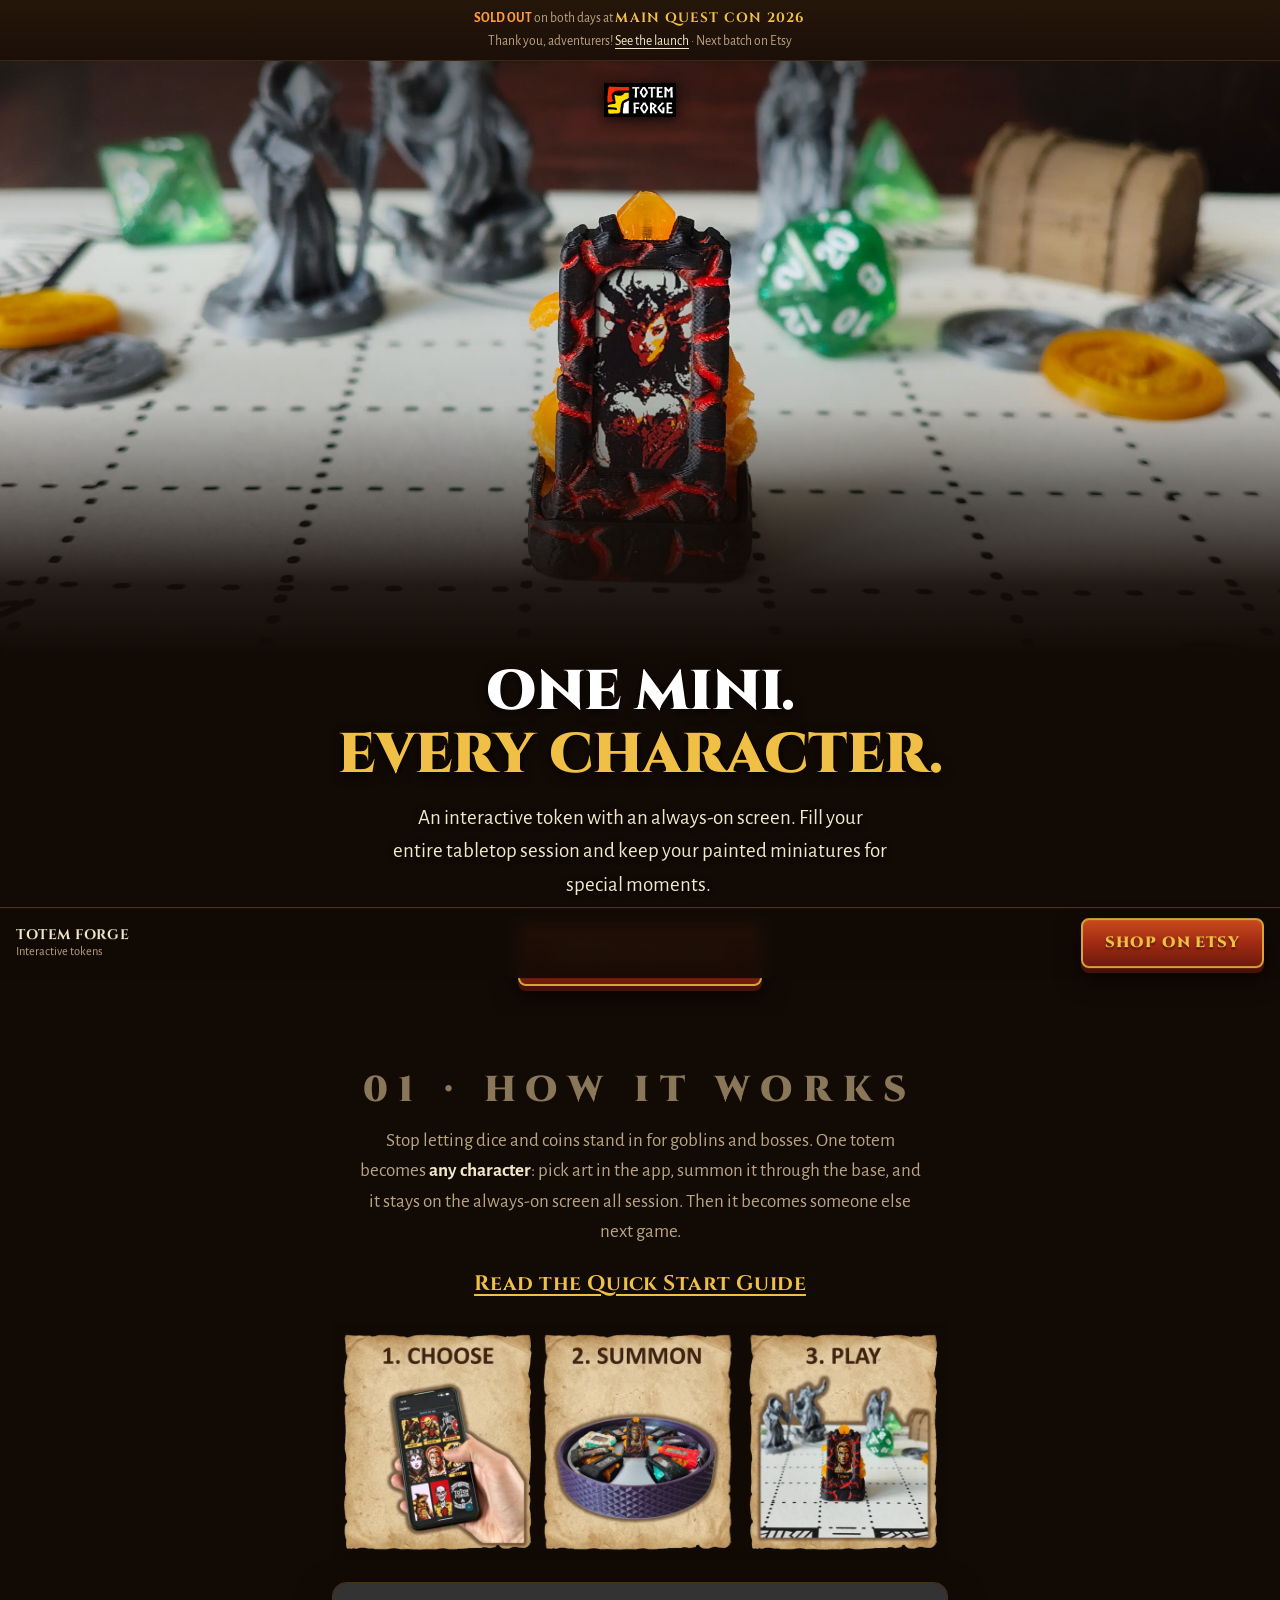
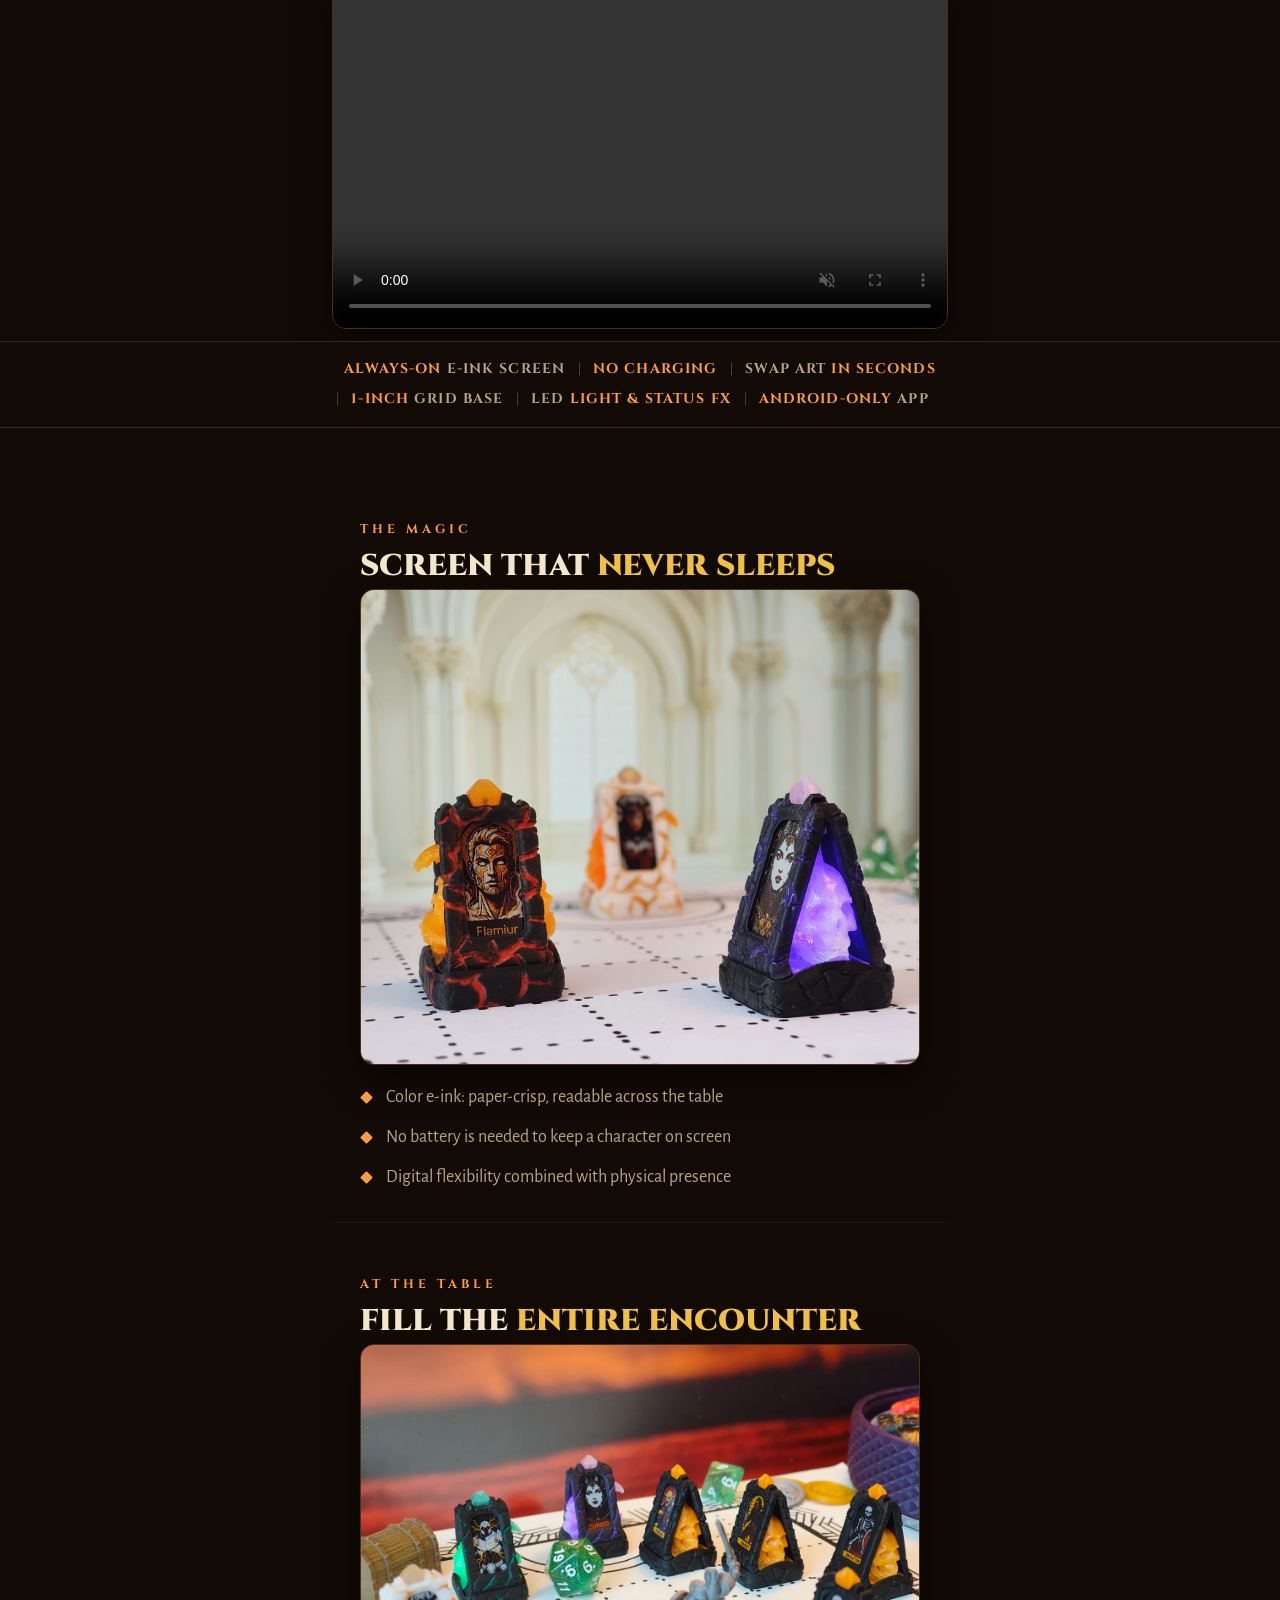
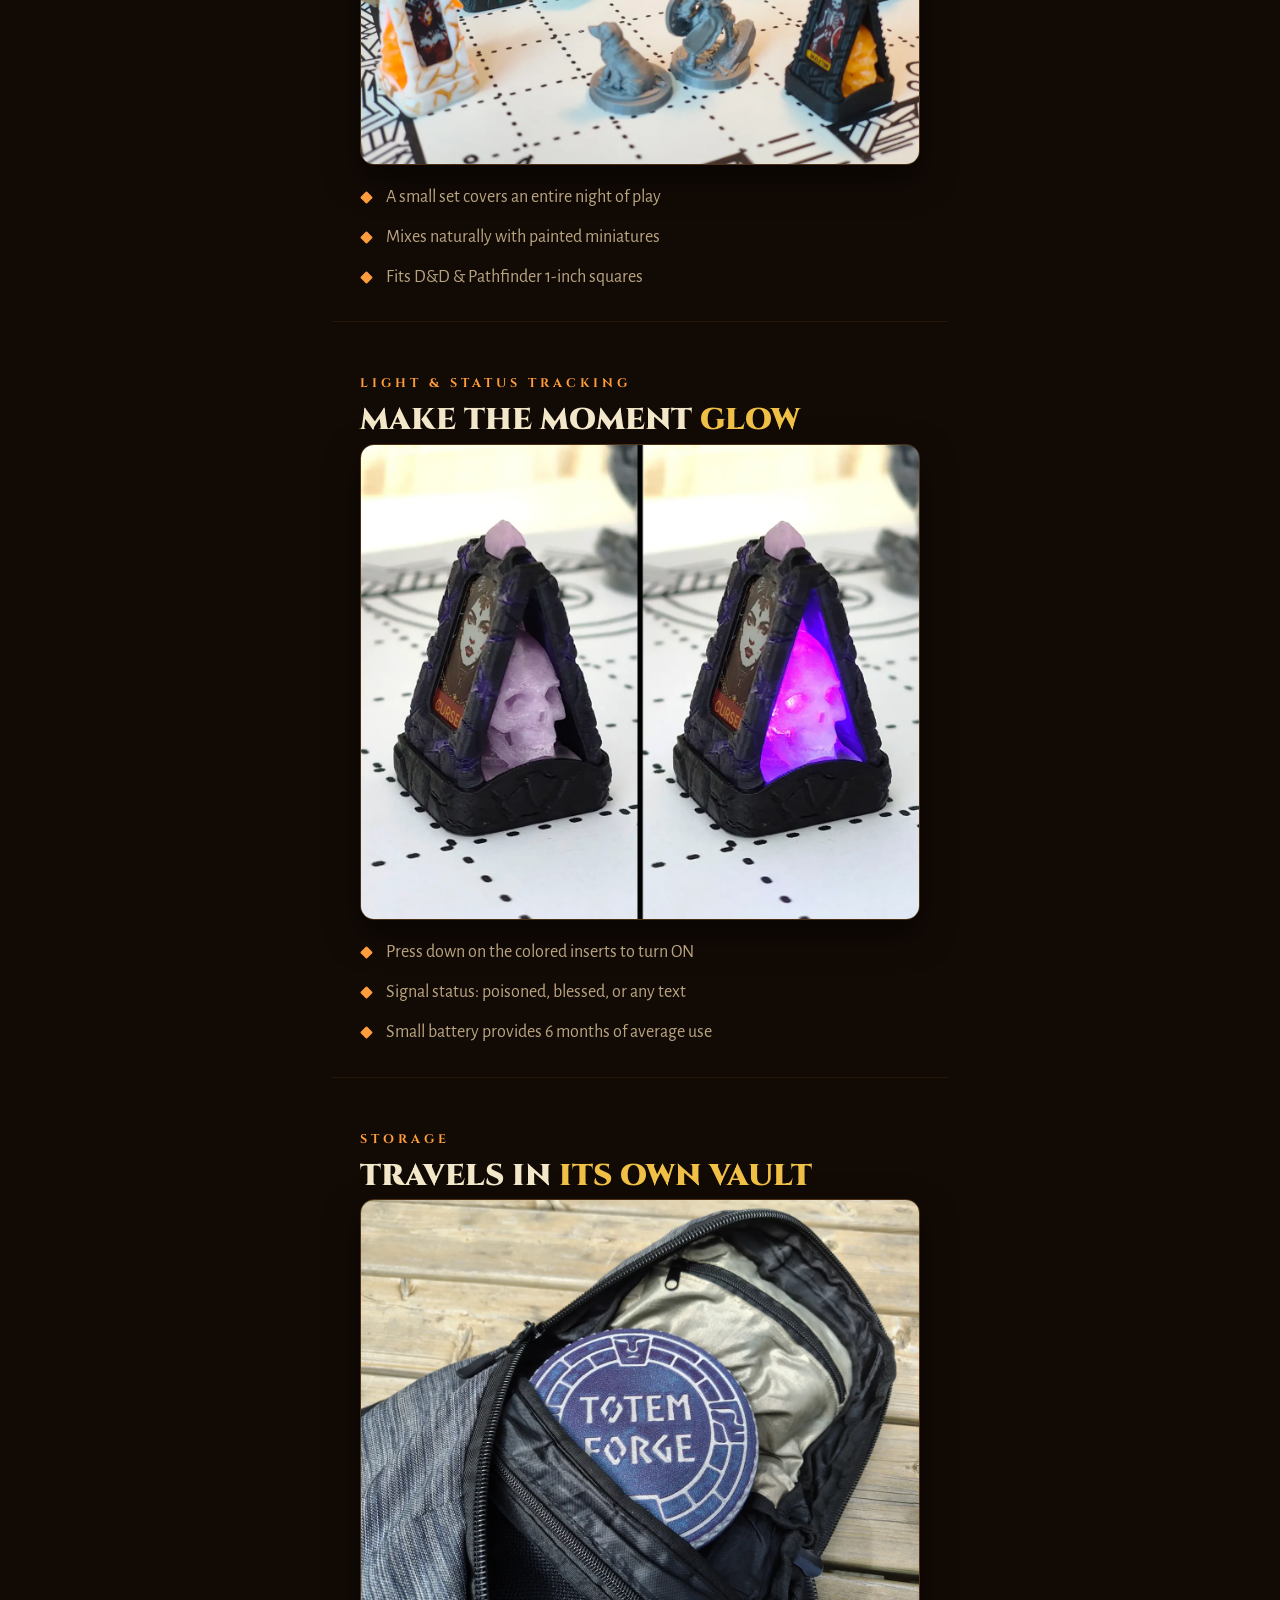
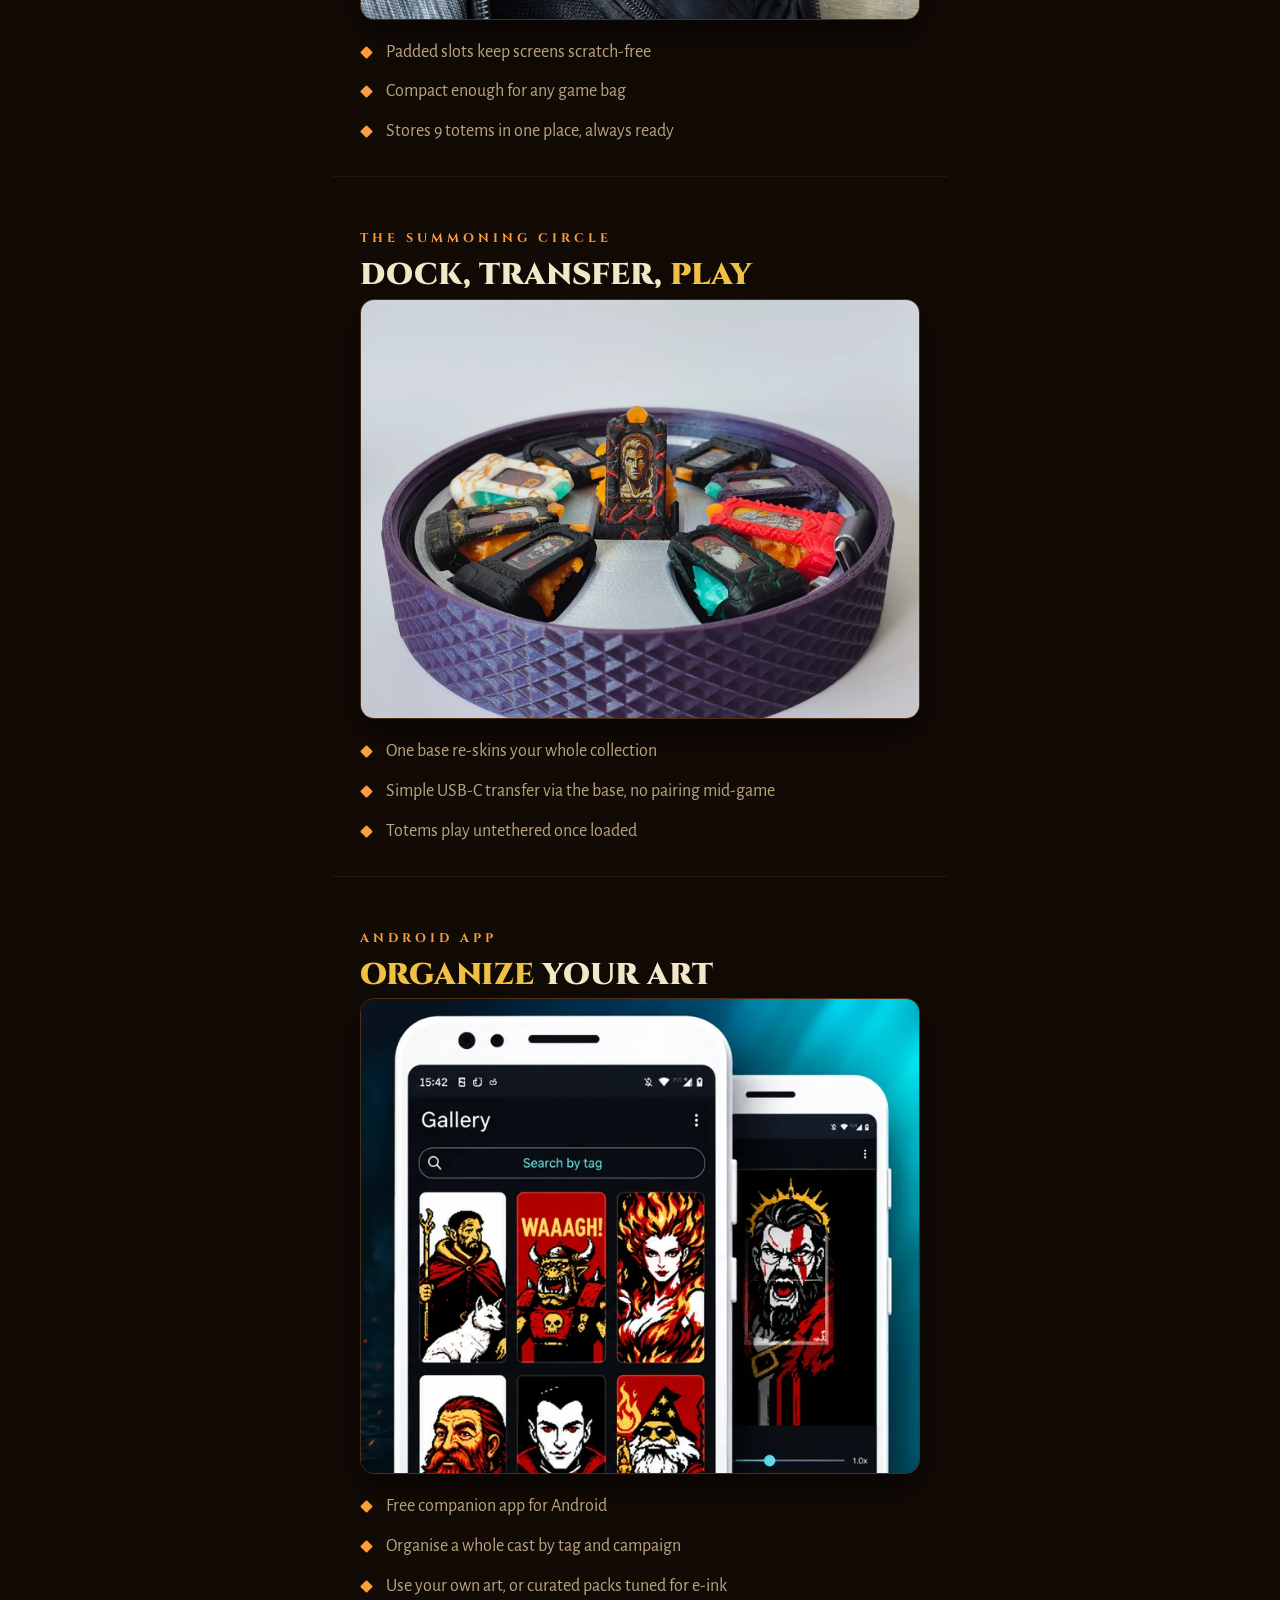
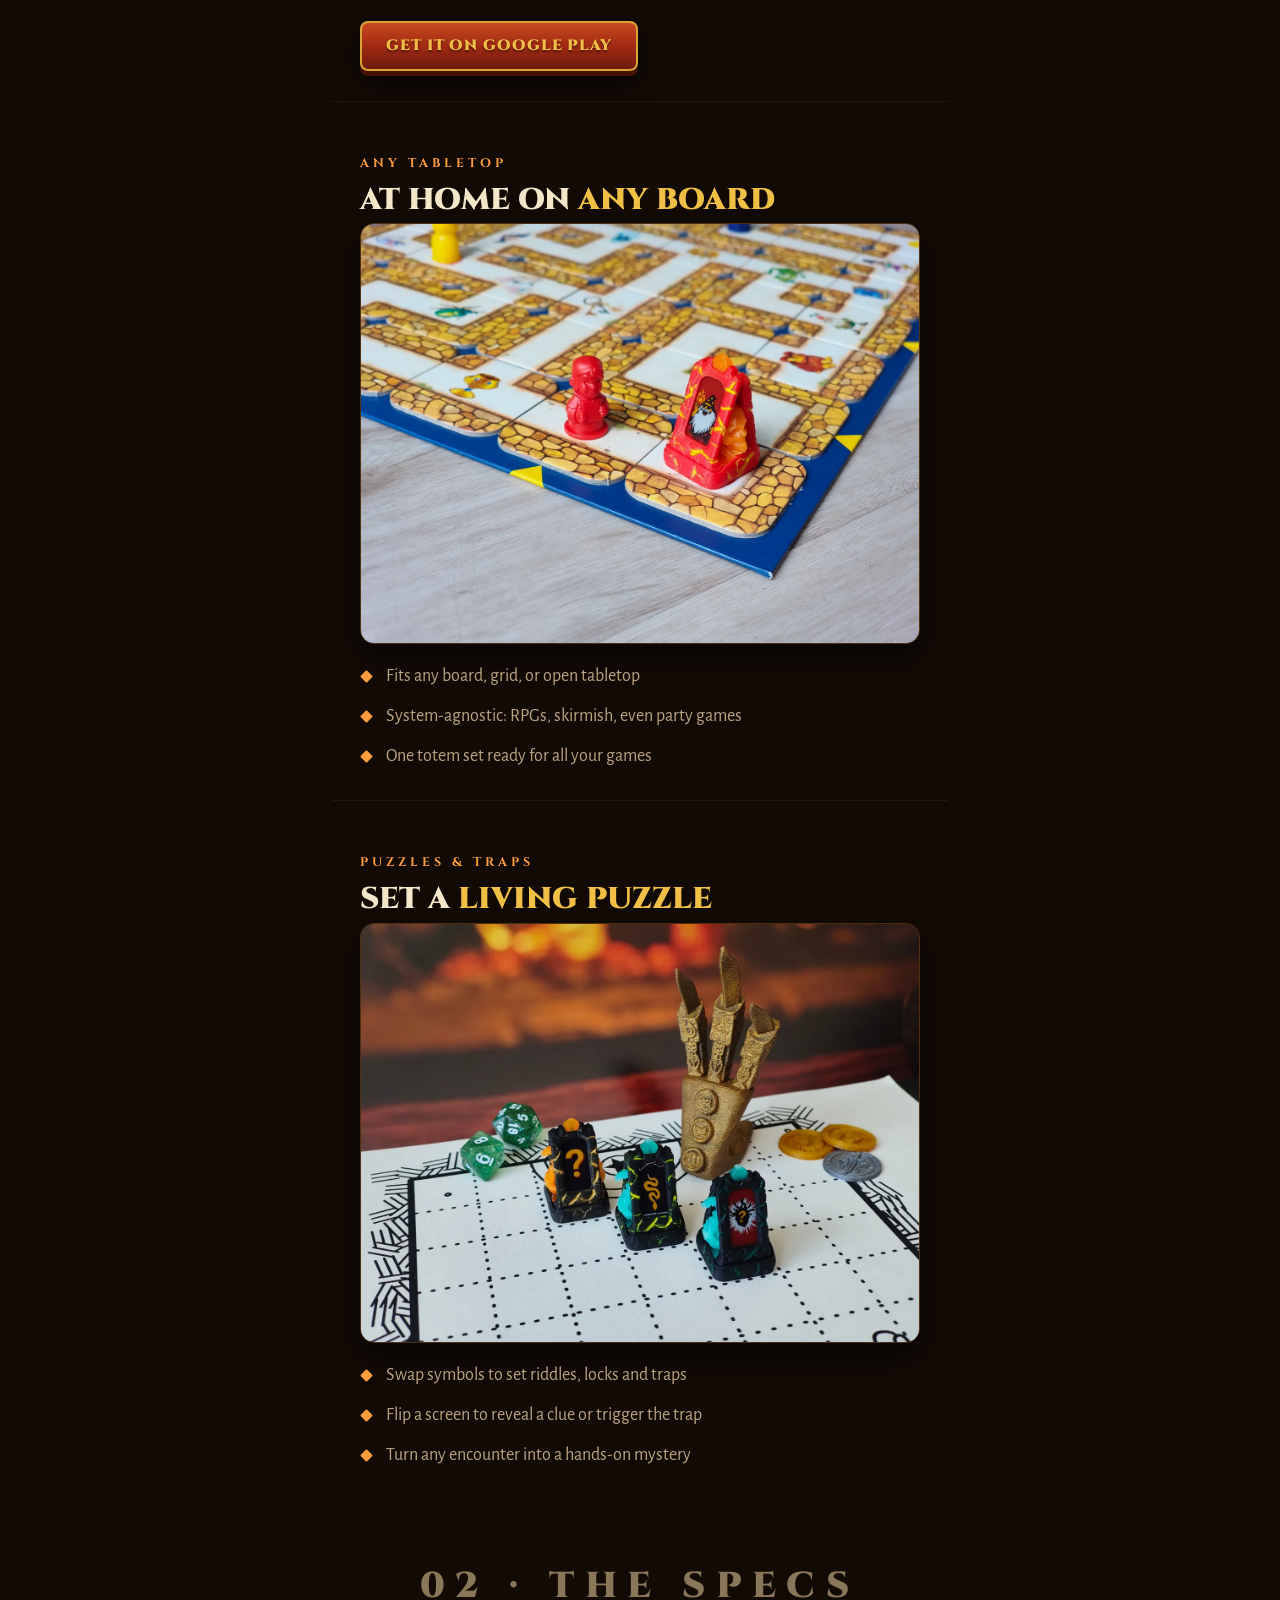
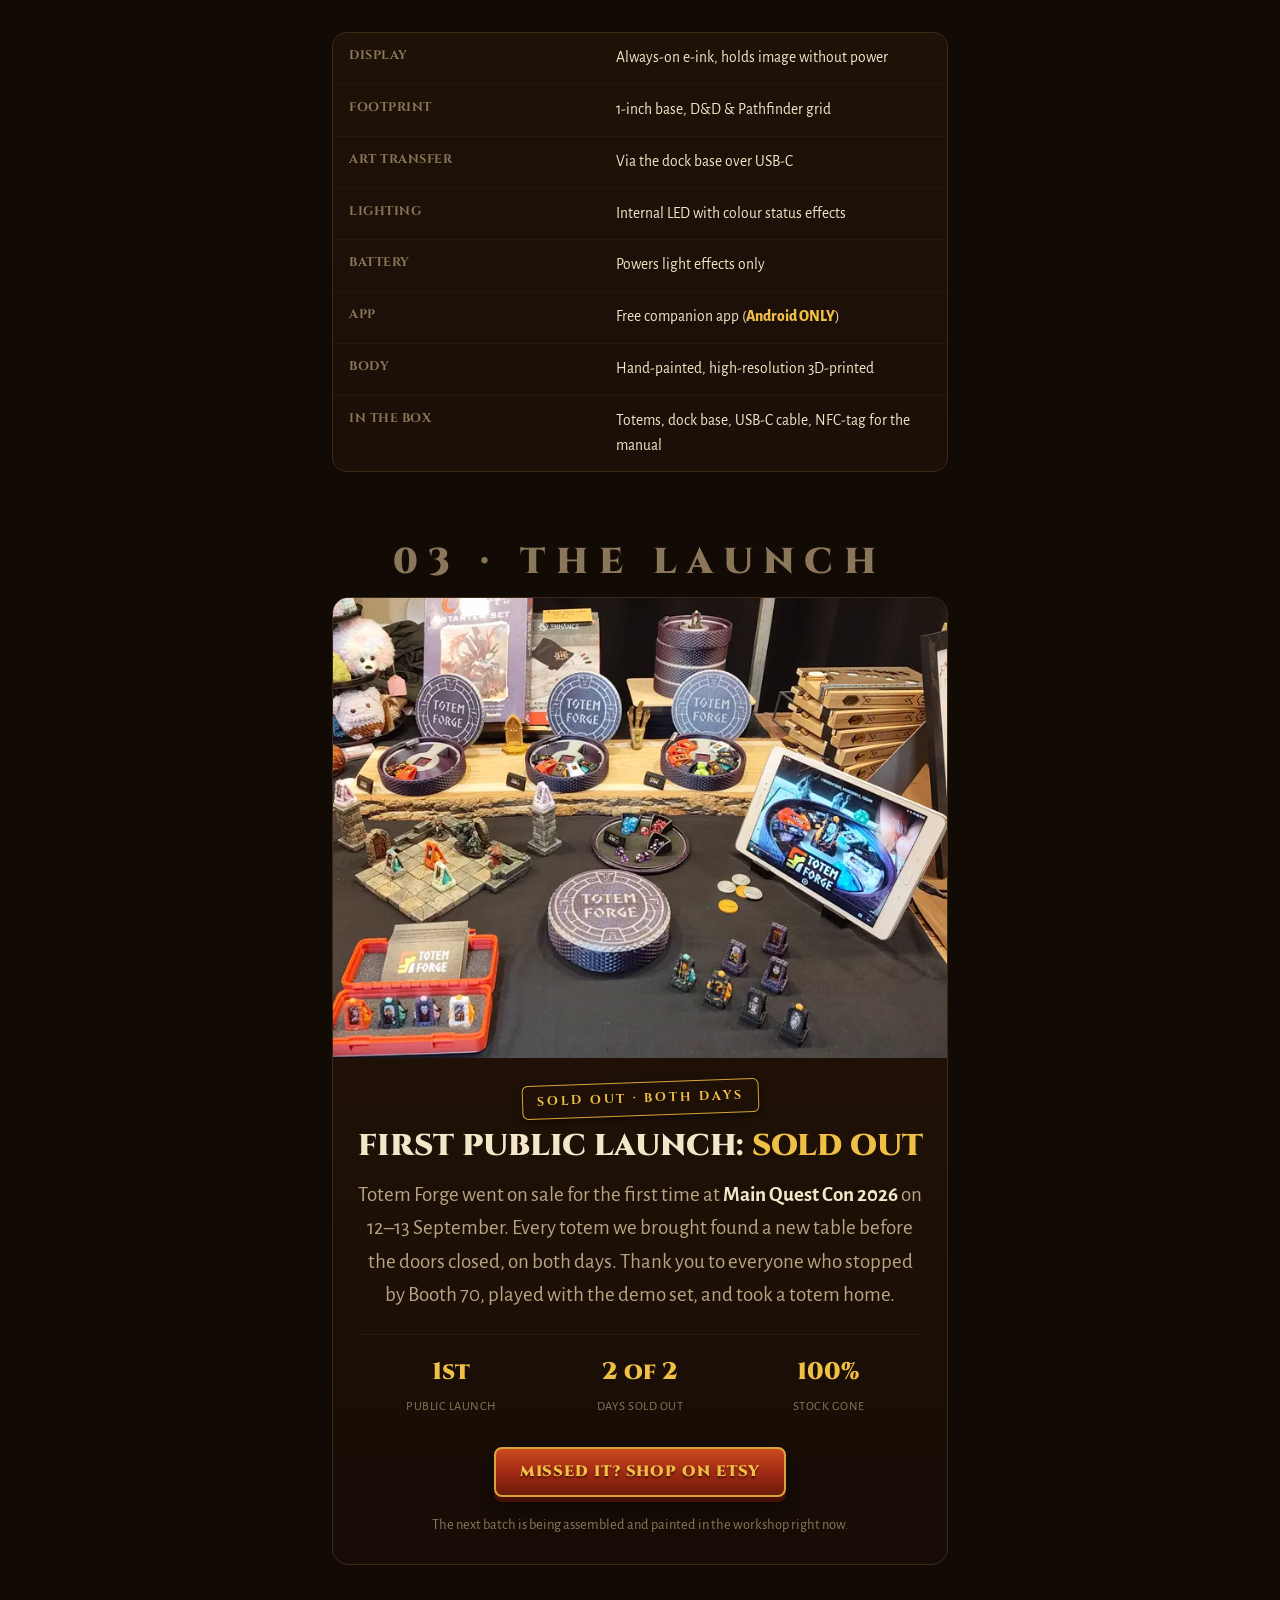
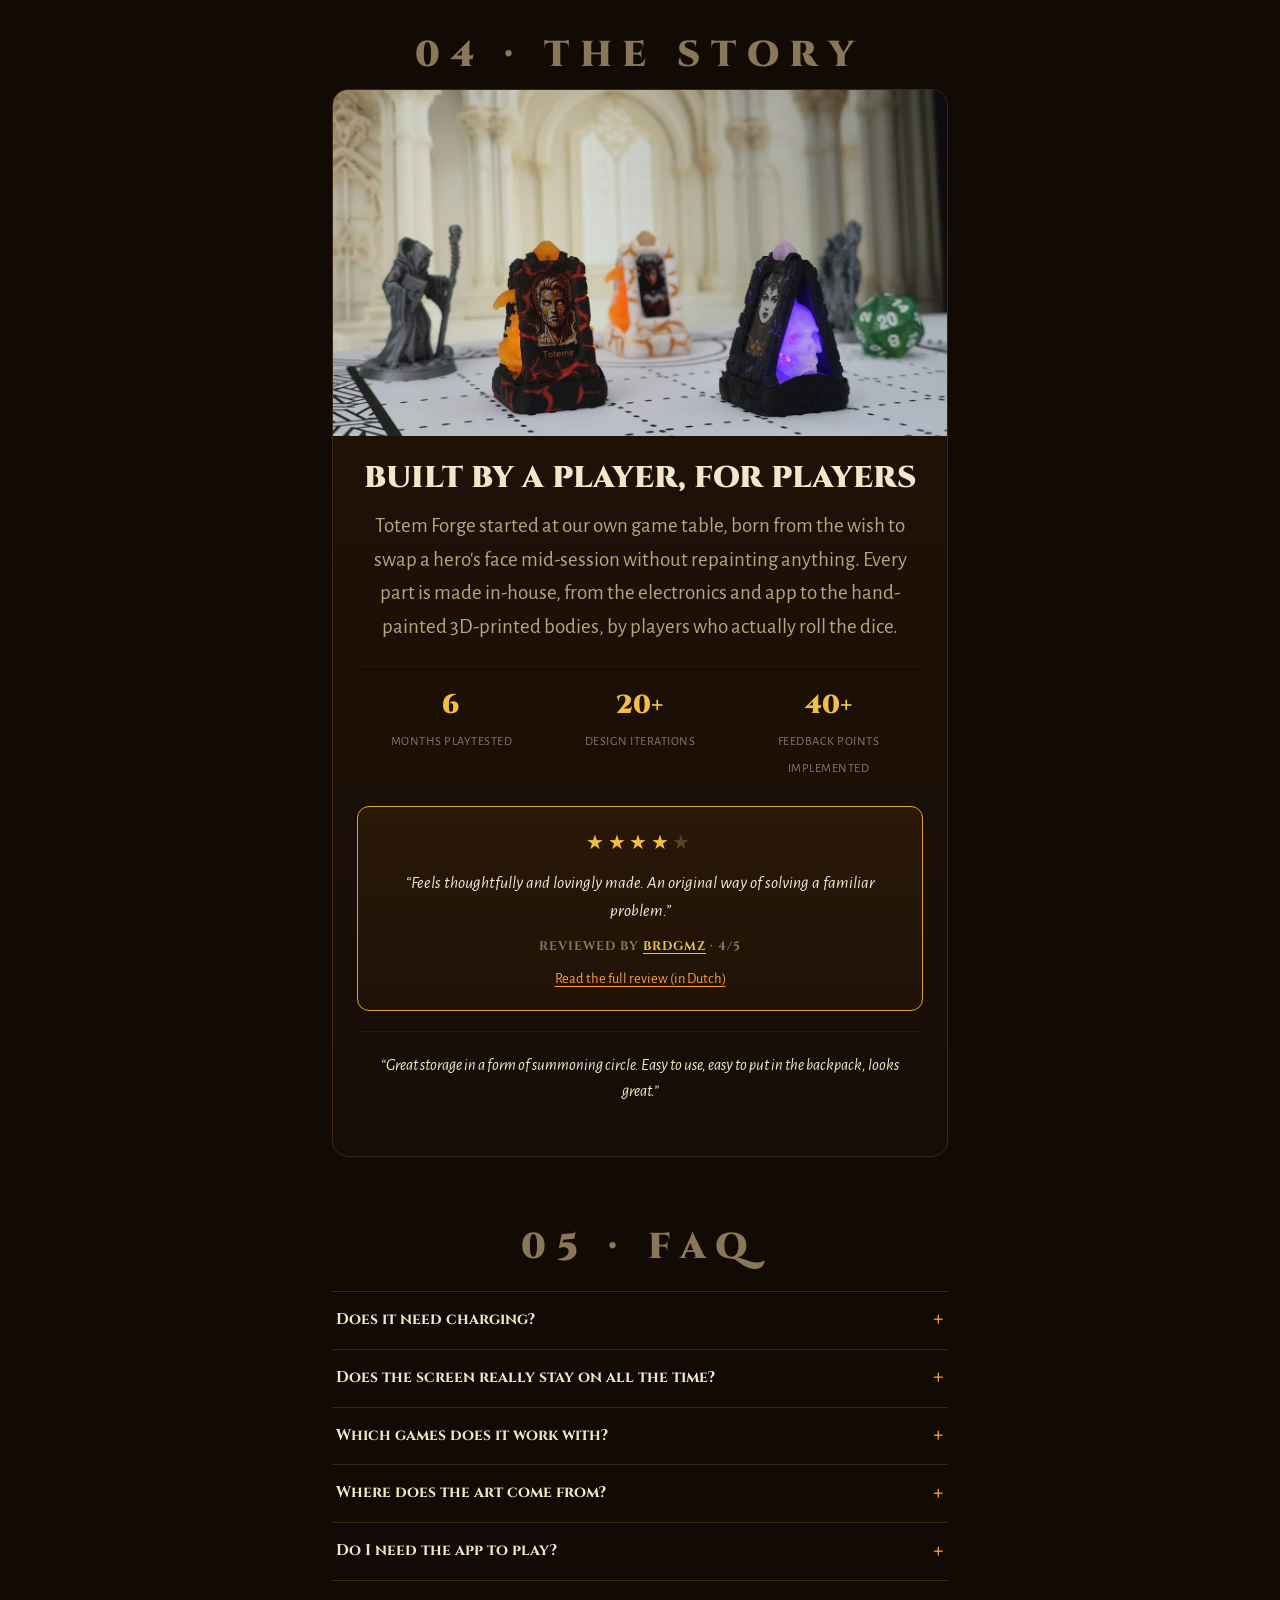
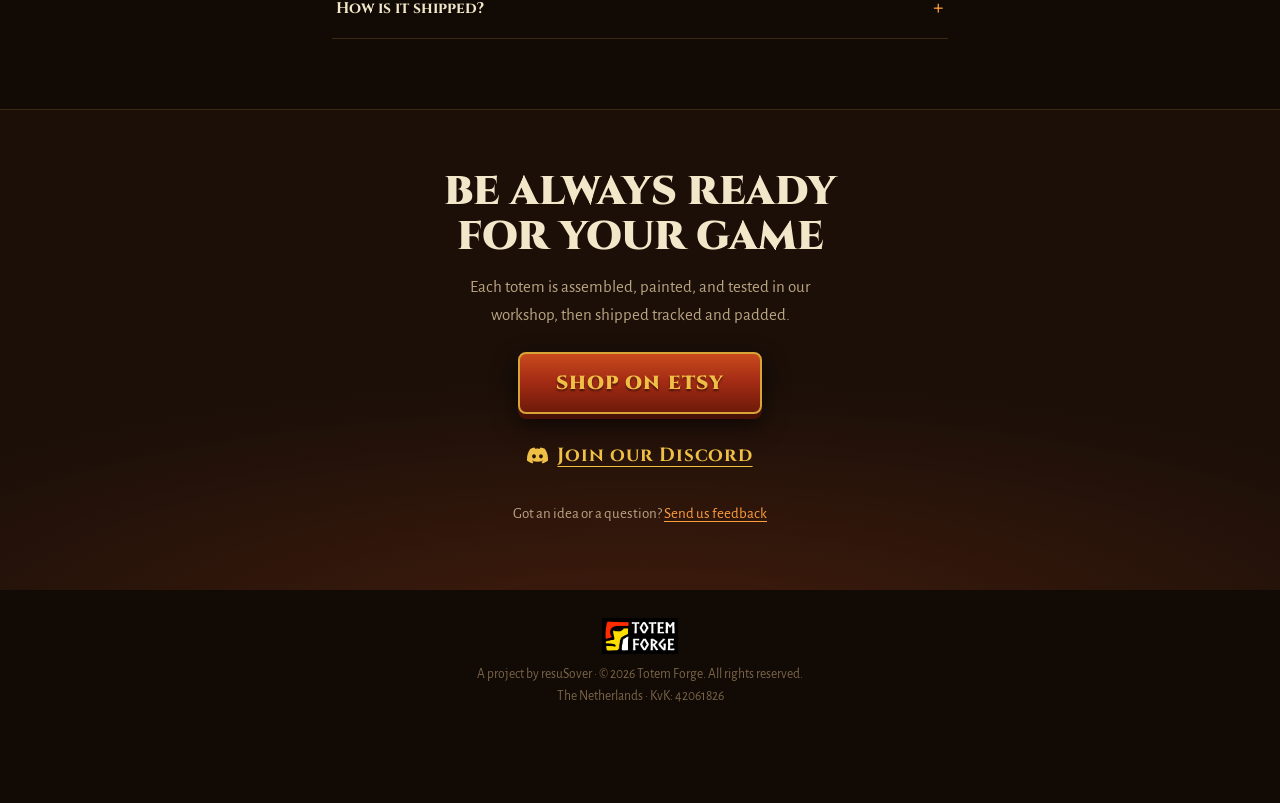
==== index.html @ d495c89e "added discord" ====
<!DOCTYPE html>
<html lang="en">
<head>
<meta charset="UTF-8">
<meta name="viewport" content="width=device-width, initial-scale=1.0, viewport-fit=cover">
<title>Totem Forge: Interactive Miniature Tokens for D&amp;D &amp; Pathfinder</title>
<link rel="canonical" href="https://totemforge.nl/">
<meta name="description" content="Totem Forge is an interactive tabletop token with an always-on e-ink screen. One mini becomes every character. Swap art from the Android app in seconds.">
<link rel="icon" type="image/png" href="assets/logo_icon_32.png">
<meta property="og:type" content="website">
<meta property="og:site_name" content="Totem Forge">
<meta property="og:title" content="Totem Forge: One mini. Every character.">
<meta property="og:description" content="Interactive tabletop tokens with always-on e-ink screens. Swap character art in seconds from the app.">
<meta property="og:url" content="https://totemforge.nl/">
<meta property="og:image" content="https://totemforge.nl/assets/photo-totems-closeup.jpg">
<meta name="twitter:card" content="summary_large_image">
<script type="application/ld+json">
{
  "@context": "https://schema.org",
  "@type": "FAQPage",
  "mainEntity": [
    {
      "@type": "Question",
      "name": "Does it need charging?",
      "acceptedAnswer": { "@type": "Answer", "text": "Not really. The screen itself needs no battery: e-ink holds the image physically, so the portrait stays forever without power. A small replaceable CR927 battery powers only the LED light effects, and lasts several months for normal use." }
    },
    {
      "@type": "Question",
      "name": "Does the screen really stay on all the time?",
      "acceptedAnswer": { "@type": "Answer", "text": "Yes. That's the magic of e-ink: the image is physically held by the display, so it's always visible. No backlight, no sleep mode, no power used." }
    },
    {
      "@type": "Question",
      "name": "Which games does it work with?",
      "acceptedAnswer": { "@type": "Answer", "text": "Any tabletop that uses tokens or miniatures. The 1-inch square footprint matches D&D and Pathfinder grids and blends with standard minis, so you can mix collections freely." }
    },
    {
      "@type": "Question",
      "name": "Where does the art come from?",
      "acceptedAnswer": { "@type": "Answer", "text": "Anywhere you like: import commissioned art or your own drawings, share any image straight to the app, or use our ready-made art packs tuned for e-ink." }
    },
    {
      "@type": "Question",
      "name": "Do I need the app to play?",
      "acceptedAnswer": { "@type": "Answer", "text": "Only to change what's on the screen: dock the totem on its base and connect to your phone via USB. During play the totem is fully standalone, and the portrait stays on without a phone nearby." }
    },
    {
      "@type": "Question",
      "name": "How is it shipped?",
      "acceptedAnswer": { "@type": "Answer", "text": "Each totem is assembled and tested in our workshop, then shipped tracked and padded. See the listing for current shipping regions and times." }
    }
  ]
}
</script>
<link rel="preconnect" href="https://fonts.googleapis.com">
<link rel="preconnect" href="https://fonts.gstatic.com" crossorigin>
<link href="https://fonts.googleapis.com/css2?family=Cinzel:wght@600;700;900&amp;family=Alegreya+Sans:ital,wght@0,400;0,500;0,700;1,400&amp;display=swap" rel="stylesheet">
<style>
  :root {
    --night: #120a05;
    --night-2: #1b0f08;
    --panel: #1e1107;
    --panel-2: #25160a;
    --ember: #ff9d3d;
    --gold: #f0c046;
    --cream: #f3e7c9;
    --cream-dim: #b9a482;
    --cream-dimmer: #8a7659;
    --red: #a32b14;
    --red-hot: #c84a1d;
    --red-deep: #6e1a0a;
    --line: #3d2814;
  }
  * { margin: 0; padding: 0; box-sizing: border-box; }
  html { scroll-behavior: smooth; }
  body {
    background: var(--night);
    color: var(--cream);
    font-family: "Alegreya Sans", sans-serif;
    font-size: 17px;
    line-height: 1.6;
    -webkit-font-smoothing: antialiased;
  }
  img { display: block; max-width: 100%; }
  h1, h2, h3 { font-family: "Cinzel", serif; line-height: 1.12; text-wrap: balance; }
  p { text-wrap: pretty; }
  .wrap { max-width: 660px; margin: 0 auto; padding: 0 22px; }
  .narrow { max-width: 560px; }

  .btn-forge {
    display: inline-block;
    font-family: "Cinzel", serif;
    font-size: 19px;
    font-weight: 900;
    letter-spacing: 0.06em;
    text-transform: uppercase;
    text-decoration: none;
    text-align: center;
    color: var(--gold);
    text-shadow: 0 2px 2px rgba(0,0,0,0.5);
    background: linear-gradient(180deg, var(--red-hot) 0%, var(--red) 48%, var(--red-deep) 100%);
    border: 2px solid #d8a437;
    border-radius: 8px;
    padding: 14px 36px;
    box-shadow: 0 5px 0 #471107, 0 10px 24px rgba(0,0,0,0.6);
    transition: transform 0.12s ease, box-shadow 0.12s ease;
  }
  .btn-forge:hover { transform: translateY(-2px); }
  .btn-forge:active { transform: translateY(3px); box-shadow: 0 2px 0 #471107, 0 6px 12px rgba(0,0,0,0.5); }

  .kicker {
    display: block;
    font-family: "Cinzel", serif;
    font-size: 12.5px;
    font-weight: 700;
    letter-spacing: 0.32em;
    text-transform: uppercase;
    color: var(--ember);
  }
  .section-num {
    font-family: "Cinzel", serif;
    font-size: 24px;
    font-weight: 700;
    letter-spacing: 0.3em;
    color: var(--cream-dimmer);
  }
  .sr-only {
    position: absolute;
    width: 1px; height: 1px;
    padding: 0; margin: -1px;
    overflow: hidden;
    clip: rect(0 0 0 0);
    white-space: nowrap;
  }

  /* ============ Hero ============ */
  .hero {
    position: relative;
    overflow: hidden;
  }
  .hero-bg {
    position: relative;
    height: 54svh;
    background: url("assets/hero-animated.webp") center 52% / cover no-repeat, var(--night);
  }
  .hero-bg::after {
    content: "";
    position: absolute; inset: 0;
    z-index: 1;
    background: linear-gradient(180deg, rgba(18,10,5,0.5) 0%, rgba(18,10,5,0) 30%, rgba(18,10,5,0.15) 58%, rgba(18,10,5,0.92) 88%, var(--night) 100%);
  }
  .hero-top { position: absolute; top: 0; left: 0; right: 0; z-index: 2; display: flex; justify-content: center; padding-top: 22px; }
  .hero-top img { height: 68px; width: auto; filter: drop-shadow(0 2px 6px rgba(0,0,0,0.8)); }
  .hero-pitch { position: relative; text-align: center; padding: 6px 0 30px; }
  .hero-pitch h1 {
    font-size: clamp(34px, 9.4vw, 56px);
    font-weight: 900;
    text-transform: uppercase;
    color: #ffffff;
    text-shadow: 0 3px 12px rgba(0,0,0,0.7);
  }
  .hero-pitch h1 em { font-style: normal; color: var(--gold); }
  .hero-pitch .what {
    margin: 14px auto 0;
    max-width: 24em;
    font-size: clamp(17px, 4.6vw, 21px);
    color: var(--cream);
    text-shadow: 0 1px 6px rgba(0,0,0,0.85);
  }
  .hero-pitch .btn-forge { margin-top: 22px; }
  .hero-pitch .scroll-hint {
    display: block;
    margin-top: 18px;
    font-size: 13px;
    letter-spacing: 0.18em;
    text-transform: uppercase;
    color: var(--cream-dim);
    text-decoration: none;
  }
  .hero-pitch .scroll-hint::after {
    content: "▾";
    display: block;
    color: var(--ember);
    font-size: 16px;
    animation: bob 1.6s ease-in-out infinite;
  }
  @media (prefers-reduced-motion: reduce) { .hero-pitch .scroll-hint::after { animation: none; } }
  @keyframes bob { 0%, 100% { transform: translateY(0); } 50% { transform: translateY(5px); } }

  /* ============ Spec strip ============ */
  .specstrip {
    position: relative;
    z-index: 2;
    background: var(--night);
    border-top: 1px solid var(--line);
    border-bottom: 1px solid var(--line);
  }
  .specstrip ul {
    list-style: none;
    display: flex;
    flex-wrap: wrap;
    justify-content: center;
    gap: 8px 0;
    padding: 16px 18px;
    max-width: 720px;
    margin: 0 auto;
  }
  .specstrip li {
    font-family: "Cinzel", serif;
    font-size: 14px;
    font-weight: 700;
    letter-spacing: 0.08em;
    text-transform: uppercase;
    color: var(--cream-dim);
    padding: 0 14px;
    position: relative;
  }
  .specstrip li + li::before {
    content: "";
    position: absolute; left: 0; top: 50%;
    width: 1px; height: 13px;
    transform: translateY(-50%);
    background: #5a3a18;
  }
  .specstrip b { color: var(--ember); font-weight: 700; }

  /* ============ Feature deep-dives ============ */
  .features { padding: 40px 0 10px; }
  .feature { padding: 30px 0; }
  .feature + .feature { border-top: 1px solid #251608; }
  .feature .media {
    margin-top: 16px;
    border-radius: 14px;
    overflow: hidden;
    border: 1.5px solid #4d3014;
    background: var(--night-2);
    box-shadow: 0 14px 34px rgba(0,0,0,0.5);
  }
  .feature .media img { width: 100%; height: 100%; object-fit: cover; display: block; }
  .feature .media img[src*="app-phone"] { object-position: top; }
  .feature .media.tall img { aspect-ratio: 4 / 3.4; }
  .feature .media.wide img { aspect-ratio: 4 / 3; }
  .feature .copy { padding-top: 22px; }
  .feature .copy .kicker { margin-bottom: 10px; }
  .feature h3 {
    font-size: clamp(23px, 6vw, 30px);
    font-weight: 900;
    text-transform: uppercase;
    color: var(--cream);
  }
  .feature h3 em { font-style: normal; color: var(--gold); }
  .feature .copy p {
    margin-top: 14px;
    font-size: 17px;
    color: var(--cream-dim);
  }
  .feature .copy p b { color: var(--cream); font-weight: 700; }
  .micro {
    list-style: none;
    margin-top: 18px;
    display: grid;
    gap: 11px;
  }
  .micro li {
    position: relative;
    padding-left: 26px;
    font-size: 18px;
    color: var(--cream-dim);
  }
  .micro li::before {
    content: "";
    position: absolute; left: 2px; top: 10px;
    width: 9px; height: 9px;
    transform: rotate(45deg);
    background: var(--ember);
    border-radius: 1px;
  }
  .feature-cta { margin-top: 20px; font-size: 15px; padding: 11px 24px; }

  /* ============ How it works ============ */
  .how { padding: 54px 0 12px; text-align: center; }
  .how .section-num { display: block; margin-bottom: 14px; }
  .how h2 { font-size: clamp(25px, 6.6vw, 36px); font-weight: 900; text-transform: uppercase; }
  .how .lead-in { margin: 16px auto 0; max-width: 30em; font-size: clamp(17px, 4.4vw, 19px); color: var(--cream-dim); }
  .how .lead-in b { color: var(--cream); font-weight: 700; }
  .demo-video { margin-top: 22px; }
  .demo-video video {
    display: block;
    width: 100%;
    height: auto;
    aspect-ratio: 16 / 9;
    border-radius: 14px;
    border: 1.5px solid #4d3014;
    background: var(--night-2);
    box-shadow: 0 14px 34px rgba(0,0,0,0.5);
  }
  .steps { margin-top: 22px; }
  .steps img { display: block; width: 100%; height: auto; }
  .how .under { margin: 22px auto 0; max-width: 26em; font-size: 15.5px; color: var(--cream-dimmer); }
  .start-link {
    display: block;
    margin: 20px auto 0;
    font-family: "Cinzel", serif;
    font-size: clamp(18px, 4.6vw, 21px);
    font-weight: 700;
    letter-spacing: 0.02em;
    color: var(--gold);
    text-decoration: underline;
    text-underline-offset: 4px;
  }
  .start-link:hover { color: var(--ember); }

  /* ============ Tech specs ============ */
  .specs { padding: 56px 0 12px; }
  .specs .head { text-align: center; }
  .specs .section-num { display: block; margin-bottom: 14px; }
  .specs h2 { font-size: clamp(25px, 6.6vw, 36px); font-weight: 900; text-transform: uppercase; }
  .specgrid {
    margin-top: 26px;
    border: 1px solid var(--line);
    border-radius: 14px;
    overflow: hidden;
    background: linear-gradient(180deg, var(--panel), var(--night-2));
  }
  .specgrid dl { display: grid; grid-template-columns: 1fr 1.3fr; }
  .specgrid dt, .specgrid dd { padding: 13px 16px; border-bottom: 1px solid #2a1909; }
  .specgrid dt {
    font-family: "Cinzel", serif;
    font-size: 12.5px;
    font-weight: 700;
    letter-spacing: 0.04em;
    text-transform: uppercase;
    color: var(--cream-dimmer);
  }
  .specgrid dd { color: var(--cream); font-size: 15.5px; }
  .specgrid dl > :nth-last-child(1), .specgrid dl > :nth-last-child(2) { border-bottom: none; }

  /* ============ Story ============ */
  .story { padding: 58px 0 12px; }
  .story .head { text-align: center; }
  .story .section-num { display: block; margin-bottom: 14px; }
  .story h2 { font-size: clamp(25px, 6.6vw, 36px); font-weight: 900; text-transform: uppercase; }
  .story-card {
    border: 1px solid var(--line);
    border-radius: 16px;
    overflow: hidden;
    background: linear-gradient(180deg, #221306, #170d06);
  }
  .story-card img { width: 100%; aspect-ratio: 16 / 9; object-fit: cover; }
  .story-card .txt { padding: 26px 24px 28px; text-align: center; }
  .story-card .kicker { margin-bottom: 8px; }
  .story-card h3 { font-size: clamp(22px, 5.8vw, 30px); font-weight: 900; text-transform: uppercase; }
  .story-card p { margin-top: 14px; color: var(--cream-dim); font-size: 16.5px; }
  .story-card p b { color: var(--cream); font-weight: 700; }
  .story-facts {
    list-style: none;
    margin-top: 22px;
    display: grid;
    grid-template-columns: repeat(3, 1fr);
    border-top: 1px solid #2a1909;
  }
  .story-facts li { padding: 18px 8px 4px; }
  .story-facts b { display: block; font-family: "Cinzel", serif; font-size: clamp(20px, 6vw, 26px); font-weight: 900; color: var(--gold); }
  .story-facts span { font-size: 12.5px; letter-spacing: 0.04em; text-transform: uppercase; color: var(--cream-dimmer); }

  .story-press {
    margin-top: 22px;
    padding: 20px 18px 18px;
    border: 1px solid #d8a437;
    border-radius: 12px;
    background: linear-gradient(180deg, #2a1808, #1f1207);
  }
  .story-press .stars {
    display: block;
    font-size: 20px;
    letter-spacing: 0.18em;
    color: var(--gold);
  }
  .story-press .stars span { color: #5a4224; }
  .story-press .press-quote {
    margin: 10px 0 0;
    font-style: italic;
    font-size: 17.5px;
    color: var(--cream);
  }
  .story-press .press-source {
    margin-top: 12px;
    font-family: "Cinzel", serif;
    font-size: 12.5px;
    font-weight: 700;
    letter-spacing: 0.08em;
    text-transform: uppercase;
    color: var(--cream-dimmer);
  }
  .story-press .press-source a { color: var(--gold); text-decoration: underline; text-underline-offset: 3px; }
  .story-press .press-link {
    display: inline-block;
    margin-top: 10px;
    font-size: 14.5px;
    color: var(--ember);
    text-decoration: underline;
    text-underline-offset: 3px;
  }

  .story-quotes {
    position: relative;
    margin-top: 20px;
    border-top: 1px solid #2a1909;
  }
  .story-quotes blockquote {
    position: absolute;
    left: 0; right: 0; top: 0;
    margin: 0;
    padding: 20px 14px 0;
    font-style: italic;
    font-size: 16.5px;
    color: var(--cream);
    opacity: 0;
    transition: opacity 0.7s ease;
  }
  .story-quotes blockquote.on { opacity: 1; }
  /* ============ FAQ ============ */
  .faq-sec { padding: 58px 0 12px; }
  .faq-sec .head { text-align: center; }
  .faq-sec .section-num { display: block; margin-bottom: 14px; }
  .faq-sec h2 { font-size: clamp(25px, 6.6vw, 36px); font-weight: 900; text-transform: uppercase; }
  .faq { margin-top: 24px; }
  .faq details { border-bottom: 1px solid var(--line); }
  .faq details:first-of-type { border-top: 1px solid var(--line); }
  .faq summary {
    cursor: pointer;
    list-style: none;
    padding: 16px 4px;
    font-family: "Cinzel", serif;
    font-size: 15.5px;
    font-weight: 700;
    color: var(--cream);
    display: flex;
    justify-content: space-between;
    align-items: center;
    gap: 14px;
    min-height: 44px;
  }
  .faq summary::-webkit-details-marker { display: none; }
  .faq summary::after { content: "+"; font-size: 22px; color: var(--ember); flex-shrink: 0; line-height: 1; }
  .faq details[open] summary::after { content: "–"; }
  .faq .a { padding: 0 4px 18px; color: var(--cream-dim); font-size: 16px; }

  /* ============ Final CTA ============ */
  .final {
    margin-top: 58px;
    padding: 60px 0 64px;
    text-align: center;
    background:
      radial-gradient(120% 90% at 50% 110%, rgba(200, 74, 29, 0.22), transparent 60%),
      var(--night-2);
    border-top: 1px solid var(--line);
  }
  .final h2 { font-size: clamp(27px, 7.2vw, 40px); font-weight: 900; text-transform: uppercase; }
  .final p { margin: 14px auto 0; max-width: 24em; color: var(--cream-dim); }
  .final .btn-forge { margin-top: 24px; }
  .final .feedback-line { margin-top: 28px; font-size: 15px; }
  .final .feedback-line a { color: var(--ember); text-decoration: underline; text-underline-offset: 3px; }

  .final .discord-line { margin-top: 26px; }
  .final .discord-line a {
    display: inline-flex;
    align-items: center;
    gap: 9px;
    font-family: "Cinzel", serif;
    font-size: 19px;
    font-weight: 700;
    letter-spacing: 0.04em;
    color: var(--gold);
    text-decoration: underline;
    text-underline-offset: 5px;
    text-decoration-thickness: 1px;
  }
  .final .discord-line a:hover { color: #ffd76b; }
  .final .discord-line svg { width: 21px; height: 21px; fill: currentColor; flex-shrink: 0; }

  footer { padding: 28px 0 96px; text-align: center; background: var(--night); }
  footer img { height: 72px; width: auto; margin: 0 auto 10px; }
  footer p { font-size: 13.5px; color: #7a6448; }

  /* ============ Sticky buy bar ============ */
  .buybar {
    position: fixed; inset: auto 0 0 0; z-index: 50;
    display: flex; align-items: center; justify-content: space-between; gap: 14px;
    padding: 10px 16px calc(10px + env(safe-area-inset-bottom));
    background: rgba(18, 10, 5, 0.92);
    backdrop-filter: blur(8px);
    border-top: 1px solid #5a3a18;
    transform: translateY(110%);
    transition: transform 0.3s ease;
  }
  .buybar.show { transform: translateY(0); }
  .buybar .label {
    font-family: "Cinzel", serif; font-size: 14px; font-weight: 700;
    letter-spacing: 0.04em; text-transform: uppercase; color: var(--cream); line-height: 1.3;
  }
  .buybar .label small {
    display: block; font-family: "Alegreya Sans", sans-serif; font-size: 12.5px;
    font-weight: 400; letter-spacing: 0; text-transform: none; color: var(--cream-dim);
  }
  .buybar .btn-forge { font-size: 15px; padding: 11px 22px; flex-shrink: 0; }

  /* ============ Event announcement bar ============ */
  .eventbar {
    background: linear-gradient(180deg, var(--panel-2), var(--night-2));
    border-bottom: 1px solid var(--line);
    color: var(--cream-dim);
    text-align: center;
    font-size: 13.5px;
    line-height: 1.45;
    padding: 9px 20px;
  }
  .eventbar p { margin: 0; text-wrap: pretty; }
  .eventbar p + p { margin-top: 3px; }
  .eventbar b {
    font-family: "Cinzel", serif;
    font-weight: 700;
    letter-spacing: 0.09em;
    text-transform: uppercase;
    color: var(--gold);
  }
  .eventbar .disc,
  .eventbar .booth { color: var(--ember); font-weight: 700; }
  .eventbar a { color: var(--cream); text-decoration: underline; text-underline-offset: 3px; }
  .eventbar a:hover { color: var(--ember); }

  /* ============ Launch (Main Quest Con 2026) ============ */
  .launch { padding: 58px 0 12px; }
  .launch .head { text-align: center; }
  .launch .section-num { display: block; margin-bottom: 14px; }
  .launch h2 { font-size: clamp(25px, 6.6vw, 36px); font-weight: 900; text-transform: uppercase; }
  .launch .story-card { background: linear-gradient(180deg, #261407, #170d06); }
  .launch .story-card img { height: auto; aspect-ratio: 4 / 3; }
  .launch .story-card .txt { padding-top: 24px; }
  .launch .stamp {
    display: inline-block;
    font-family: "Cinzel", serif;
    font-size: 12.5px;
    font-weight: 700;
    letter-spacing: 0.22em;
    text-transform: uppercase;
    color: var(--gold);
    border: 1.5px solid #d8a437;
    border-radius: 6px;
    padding: 6px 14px;
    margin-bottom: 14px;
    transform: rotate(-2deg);
    box-shadow: 0 2px 8px rgba(0,0,0,0.5);
  }
  .launch h3 em { font-style: normal; color: var(--gold); }
  .launch .story-facts { grid-template-columns: repeat(3, 1fr); }
  .launch .story-facts b { font-size: clamp(18px, 5.4vw, 24px); }
  .launch .btn-forge { margin-top: 24px; font-size: 15px; padding: 11px 24px; }
  .launch .thanks { margin-top: 16px; font-size: 14.5px; color: var(--cream-dimmer); }

  /* ============ Larger screens: alternate feature layout ============ */
  @media (min-width: 760px) {
    .hero-bg { height: 66svh; }
    .hero-top img { height: 34px; }
    footer img { height: 36px; }
    .feature .copy { max-width: 560px; margin: 0 auto; }
    .feature .media { margin: 6px 0 4px; }
  }
</style>
</head>
<body>

<!-- Event bar: launch result from Main Quest Con 2026 (12–13 Sept) -->
<div class="eventbar">
  <p><span class="disc">SOLD OUT</span> on both days at <b>Main Quest Con 2026</b></p>
  <p>Thank you, adventurers! <a href="#launch">See the launch</a> · Next batch on Etsy</p>
</div>

<main>
  <!-- ============ Hero ============ -->
  <section class="hero" data-screen-label="Hero">
    <div class="hero-bg"></div>
    <div class="hero-top">
      <img src="assets/logo-horizontal.png" alt="Totem Forge">
    </div>
    <div class="wrap hero-pitch">
      <h1>ONE MINI.<br><em>EVERY CHARACTER.</em></h1>
      <p class="what">An interactive token with an always-on screen. Fill your entire tabletop session and keep your painted miniatures for special moments. </p>
            <a class="btn-forge" href="https://www.etsy.com/shop/TotemForgeNL?utm_source=totemforge.nl&amp;utm_medium=website" target="_blank" rel="noopener">SHOP ON ETSY</a>
    </div>
  </section>

  <!-- ============ How it works ============ -->
  <section class="how" id="how" data-screen-label="How it works">
    <div class="wrap">
      <h2 class="section-num">01 · HOW IT WORKS</h2>
      <p class="lead-in">Stop letting dice and coins stand in for goblins and bosses. One totem becomes <b>any character</b>: pick art in the app, summon it through the base, and it stays on the always-on screen all session. Then it becomes someone else next game.</p>
      <a class="start-link" href="start.html">Read the Quick Start Guide</a>
      <div class="steps">
        <img src="assets/how-it-works.webp" alt="Three steps: 1. Choose a portrait in the app, 2. Summon it onto a totem in the base, 3. Play with it on the battle map">
      </div>
      <div class="demo-video">
        <video id="demoVideo" src="assets/totem-demo.mp4" muted loop playsinline preload="metadata" aria-label="Demo: swapping character art on a Totem Forge token"></video>
      </div>
    </div>
  </section>

  <!-- ============ Spec strip ============ -->
  <div class="specstrip" data-screen-label="Spec strip">
    <ul>
      <li><b>Always-on</b> e-ink screen</li>
      <li><b>NO CHARGING</b></li>
      <li>SWAP ART <b>IN SECONDS</b></li>
      <li><b>1-inch</b> grid base</li>
      <li>LED <b>LIGHT &amp; STATUS FX</b></li>
      <li><b>ANDROID-only</b> app</li>
    </ul>
  </div>

  <!-- ============ Feature deep-dives ============ -->
  <section class="features" data-screen-label="Features">
    <div class="wrap">
      <h2 class="sr-only">Features</h2>

      <article class="feature">
        <div class="inner">          <div class="copy">
            <span class="kicker">THE MAGIC</span>
            <h3>SCREEN THAT <em>NEVER SLEEPS</em></h3>
            <div class="media tall">
              <img src="assets/photo-totems-closeup.jpg" alt="Three Totem Forge minis with crisp character portraits on their screens" loading="lazy">
            </div>
            <ul class="micro">
              <li>Color e-ink: paper-crisp, readable across the table</li>
              <li>No battery is needed to keep a character on screen</li>
              <li>Digital flexibility combined with physical presence</li>
            </ul>
          </div>
        </div>
      </article>

      <article class="feature flip">
        <div class="inner">          <div class="copy">
            <span class="kicker">At the table</span>
            <h3>FILL THE <em>ENTIRE ENCOUNTER</em></h3>
            <div class="media wide">
              <img src="assets/use-minion-army.webp" alt="A full case of loaded totems beside the phone gallery" loading="lazy">
            </div>
            <ul class="micro">
              <li>A small set covers an entire night of play</li>
              <li>Mixes naturally with painted miniatures</li>
              <li>Fits D&amp;D &amp; Pathfinder 1-inch squares</li>
            </ul>
          </div>
        </div>
      </article>

      <article class="feature">
        <div class="inner">          <div class="copy">
            <span class="kicker">LIGHT &amp; STATUS TRACKING</span>
            <h3>Make the moment <em>glow</em></h3>
            <div class="media tall">
              <img src="assets/use-lighting.webp" alt="A cursed skull totem shown with its LED glow off, then on" loading="lazy">
            </div>
            <ul class="micro">
              <li>Press down on the colored inserts to turn ON</li>
              <li>Signal status: poisoned, blessed, or any text</li>
              <li>Small battery provides 6 months of average use</li>
            </ul>
          </div>
        </div>
      </article>

      <article class="feature flip">
        <div class="inner">          <div class="copy">
            <span class="kicker">Storage</span>
            <h3>Travels in <em>its own vault</em></h3>
            <div class="media wide">
              <img src="assets/use-storage.webp" alt="The round Totem Forge case tucked into a backpack pocket" loading="lazy">
            </div>
            <ul class="micro">
              <li>Padded slots keep screens scratch-free</li>
              <li>Compact enough for any game bag</li>
              <li>Stores 9 totems in one place, always ready</li>
            </ul>
          </div>
        </div>
      </article>

      <article class="feature">
        <div class="inner">          <div class="copy">
            <span class="kicker">THE SUMMONING CIRCLE</span>
            <h3>Dock, transfer, <em>PLAY</em></h3>
            <div class="media wide">
              <img src="assets/use-summoning-circle.webp" alt="Totems arranged around the circular base tray with one docked at the center" loading="lazy">
            </div>
            <ul class="micro">
              <li>One base re-skins your whole collection</li>
              <li>Simple USB-C transfer via the base, no pairing mid-game</li>
              <li>Totems play untethered once loaded</li>
            </ul>
          </div>
        </div>
      </article>

      <article class="feature flip">
        <div class="inner">          <div class="copy">
            <span class="kicker">ANDROID APP</span>
            <h3><em>ORGANIZE</em> YOUR ART</h3>
            <div class="media tall">
              <img src="assets/app-phone.webp" alt="The Totem Forge app gallery full of character portraits" loading="lazy">
            </div>
            <ul class="micro">
              <li>Free companion app for Android</li>
              <li>Organise a whole cast by tag and campaign</li>
              <li>Use your own art, or curated packs tuned for e-ink</li>
            </ul>
            <a class="btn-forge feature-cta" href="https://play.google.com/store/apps/details?id=com.minitoo.android&amp;utm_source=emea_Med" target="_blank" rel="noopener">GET IT ON GOOGLE PLAY</a>
          </div>
        </div>
      </article>

      <article class="feature">
        <div class="inner">          <div class="copy">
            <span class="kicker">ANY TABLETOP</span>
            <h3>At home on <em>any board</em></h3>
            <div class="media wide">
              <img src="assets/use-any-tabletop.webp" alt="A Totem Forge mini standing on a colorful children's maze board game" loading="lazy">
            </div>
            <ul class="micro">
              <li>Fits any board, grid, or open tabletop</li>
              <li>System-agnostic: RPGs, skirmish, even party games</li>
              <li>One totem set ready for all your games</li>
            </ul>
          </div>
        </div>
      </article>

      <article class="feature flip">
        <div class="inner">          <div class="copy">
            <span class="kicker">PUZZLES &amp; TRAPS</span>
            <h3>Set a <em>living puzzle</em></h3>
            <div class="media wide">
              <img src="assets/use-puzzles.webp" alt="Rune totems showing question marks, a serpent and a trap symbol arranged on a grid map" loading="lazy">
            </div>
            <ul class="micro">
              <li>Swap symbols to set riddles, locks and traps</li>
              <li>Flip a screen to reveal a clue or trigger the trap</li>
              <li>Turn any encounter into a hands-on mystery</li>
            </ul>
          </div>
        </div>
      </article>

    </div>
  </section>

  <!-- ============ Tech specs ============ -->
  <section class="specs" data-screen-label="Specs">
    <div class="wrap">
      <div class="head">
        <h2 class="section-num">02 · THE SPECS</h2>
      </div>
      <div class="specgrid">
        <dl>
          <dt>Display</dt><dd>Always-on e-ink, holds image without power</dd>
          <dt>Footprint</dt><dd>1-inch base, D&amp;D &amp; Pathfinder grid</dd>
          <dt>Art transfer</dt><dd>Via the dock base over USB-C</dd>
          <dt>Lighting</dt><dd>Internal LED with colour status effects</dd>
          <dt>Battery</dt><dd>Powers light effects only</dd>
          <dt>App</dt><dd>Free companion app (<b style="color: var(--gold); font-weight: 800;">Android ONLY</b>)</dd>
          <dt>Body</dt><dd>Hand-painted, high-resolution 3D-printed</dd>
          <dt>In the box</dt><dd>Totems, dock base, USB-C cable, NFC-tag for the manual</dd>
        </dl>
      </div>
    </div>
  </section>

  <!-- ============ Launch: Main Quest Con 2026 ============ -->
  <section class="launch" id="launch" data-screen-label="Launch">
    <div class="wrap">
      <div class="head">
        <h2 class="section-num">03 · THE LAUNCH</h2>
      </div>
      <div class="story-card">
        <img src="assets/mainquestcon2026-booth.webp"
             srcset="assets/mainquestcon2026-booth-720.webp 720w, assets/mainquestcon2026-booth.webp 1200w"
             sizes="(min-width: 700px) 616px, calc(100vw - 44px)"
             width="1200" height="900"
             alt="The Totem Forge booth at Main Quest Con 2026: summoning circle cases, loaded totems on a dungeon tile, and the app demo on a tablet"
             loading="lazy">
        <div class="txt">
          <span class="stamp">Sold out · both days</span>
          <h3>First public launch: <em>sold out</em></h3>
          <p style="font-size: 21px">Totem Forge went on sale for the first time at <b>Main Quest Con 2026</b> on 12&ndash;13 September. Every totem we brought found a new table before the doors closed, on both days. Thank you to everyone who stopped by Booth 70, played with the demo set, and took a totem home.</p>
          <ul class="story-facts">
            <li><b>1st</b><span>Public launch</span></li>
            <li><b>2 of 2</b><span>Days sold out</span></li>
            <li><b>100%</b><span>Stock gone</span></li>
          </ul>
          <a class="btn-forge" href="https://www.etsy.com/shop/TotemForgeNL?utm_source=totemforge.nl&amp;utm_medium=website&amp;utm_campaign=mqc2026" target="_blank" rel="noopener">MISSED IT? SHOP ON ETSY</a>
          <p class="thanks">The next batch is being assembled and painted in the workshop right now.</p>
        </div>
      </div>
    </div>
  </section>

  <!-- ============ Story ============ -->
  <section class="story" data-screen-label="Story">
    <div class="wrap">
      <div class="head">
        <h2 class="section-num">04 · THE STORY</h2>
      </div>
      <div class="story-card">
        <img src="assets/photo-totems-table.webp" alt="Totem Forge tokens beside a classic miniature and a d20 on a battle map" loading="lazy">
        <div class="txt">
          <h3>Built by a player, for players</h3>
          <p style="font-size: 21px">Totem Forge started at our own game table, born from the wish to swap a hero's face mid-session without repainting anything. Every part is made in-house, from the electronics and app to the hand-painted 3D-printed bodies, by players who actually roll the dice.</p>
          <ul class="story-facts">
            <li><b>6</b><span>MONTHS PLAYTESTED</span></li>
            <li><b>20+</b><span>design iterations</span></li>
            <li><b>40+</b><span>FEEDBACK POINTS IMPLEMENTED</span></li>
          </ul>
          <div class="story-press">
            <span class="stars" aria-label="Rated 4 out of 5 stars">★★★★<span>★</span></span>
            <blockquote class="press-quote">“Feels thoughtfully and lovingly made. An original way of solving a familiar problem.”</blockquote>
            <p class="press-source">Reviewed by <a href="https://www.brdgmz.nl/2026/08/30/totem-forge-review/" target="_blank" rel="noopener">BRDGMZ</a> · 4/5</p>
            <a class="press-link" href="https://www.brdgmz.nl/2026/08/30/totem-forge-review/" target="_blank" rel="noopener">Read the full review (in Dutch)</a>
          </div>
          <div class="story-quotes" id="storyQuotes" aria-label="What playtesters say">
            <blockquote class="on">“Great storage in a form of summoning circle. Easy to use, easy to put in the backpack, looks great.”</blockquote>
            <blockquote>“Vivid totems which stand out!”</blockquote>
            <blockquote>“Great to keep all of your collection in one place.”</blockquote>
          </div>
        </div>
      </div>
    </div>
  </section>

  <!-- ============ FAQ ============ -->
  <section class="faq-sec" id="faq" data-screen-label="FAQ">
    <div class="wrap">
      <div class="head">
        <h2 class="section-num">05 · FAQ</h2>
      </div>
      <div class="faq">
        <details>
          <summary>Does it need charging?</summary>
          <div class="a">Not really. The screen itself needs no battery: e-ink holds the image physically, so the portrait stays forever without power. A small replaceable CR927 battery powers only the LED light effects, and lasts several months for normal use.</div>
        </details>
        <details>
          <summary>Does the screen really stay on all the time?</summary>
          <div class="a">Yes. That's the magic of e-ink: the image is physically held by the display, so it's always visible. No backlight, no sleep mode, no power used.</div>
        </details>
        <details>
          <summary>Which games does it work with?</summary>
          <div class="a">Any tabletop that uses tokens or miniatures. The 1-inch square footprint matches D&amp;D and Pathfinder grids and blends with standard minis, so you can mix collections freely.</div>
        </details>
        <details>
          <summary>Where does the art come from?</summary>
          <div class="a">Anywhere you like: import commissioned art or your own drawings, share any image straight to the app, or use our ready-made art packs tuned for e-ink.</div>
        </details>
        <details>
          <summary>Do I need the app to play?</summary>
          <div class="a">Only to change what's on the screen: dock the totem on its base and connect to your phone via USB. During play the totem is fully standalone, and the portrait stays on without a phone nearby.</div>
        </details>
        <details>
          <summary>How is it shipped?</summary>
          <div class="a">Each totem is assembled and tested in our workshop, then shipped tracked and padded. See the listing for current shipping regions and times.</div>
        </details>
      </div>
    </div>
  </section>

  <!-- ============ Final CTA ============ -->
  <section class="final" data-screen-label="Closing CTA">
    <div class="wrap">
      <h2>BE ALWAYS READY FOR YOUR GAME</h2>
      <p>Each totem is assembled, painted, and tested in our workshop, then shipped tracked and padded.</p>
            <a class="btn-forge" href="https://www.etsy.com/shop/TotemForgeNL?utm_source=totemforge.nl&amp;utm_medium=website" target="_blank" rel="noopener">SHOP ON ETSY</a>
            <p class="discord-line"><a href="https://discord.gg/fgyvRsuTGd" target="_blank" rel="noopener"><svg viewBox="0 0 127.14 96.36" aria-hidden="true" focusable="false"><path d="M107.7,8.07A105.15,105.15,0,0,0,81.47,0a72.06,72.06,0,0,0-3.36,6.83A97.68,97.68,0,0,0,49,6.83,72.37,72.37,0,0,0,45.64,0,105.89,105.89,0,0,0,19.39,8.09C2.79,32.65-1.71,56.6.54,80.21H.56A105.73,105.73,0,0,0,32.71,96.36,77.7,77.7,0,0,0,39.6,85.25a68.42,68.42,0,0,1-10.85-5.18c.91-.66,1.8-1.34,2.66-2a75.57,75.57,0,0,0,64.32,0c.87.71,1.76,1.39,2.66,2a68.68,68.68,0,0,1-10.87,5.19,77,77,0,0,0,6.89,11.1A105.25,105.25,0,0,0,126.6,80.22h0C129.24,52.84,122.09,29.11,107.7,8.07ZM42.45,65.69C36.18,65.69,31,60,31,53s5-12.74,11.43-12.74S54,46,53.89,53,48.84,65.69,42.45,65.69Zm42.24,0C78.41,65.69,73.25,60,73.25,53s5-12.74,11.44-12.74S96.23,46,96.12,53,91.08,65.69,84.69,65.69Z"/></svg>Join our Discord</a></p>
            <p class="feedback-line">Got an idea or a question? <a id="feedbackMail" href="#">Send us feedback</a></p>
    </div>
  </section>
</main>

<footer data-screen-label="Footer">
  <img src="assets/logo-horizontal.png" alt="Totem Forge">
  <p>A project by resuSover · © 2026 Totem Forge. All rights reserved.<br>
The Netherlands · KvK: 42061826</p>
</footer>

<!-- ============ Sticky buy bar ============ -->
<div class="buybar" id="buybar" data-screen-label="Sticky buy bar">
  <span class="label">TOTEM FORGE<small>Interactive tokens</small></span>
    <a class="btn-forge" href="https://www.etsy.com/shop/TotemForgeNL?utm_source=totemforge.nl&amp;utm_medium=website" target="_blank" rel="noopener">SHOP ON ETSY</a>
</div>

<script>
  (function () {
    var a = document.getElementById("feedbackMail");
    if (!a) return;
    var addr = ["sales", "totemforge.nl"].join("@");
    a.href = "mail" + "to:" + addr;
  })();

  (function () {
    var bar = document.getElementById("buybar");
    var hero = document.querySelector(".hero");
    var final = document.querySelector(".final");
    function update() {
      var heroGone = hero.getBoundingClientRect().bottom < 0;
      var finalVisible = final.getBoundingClientRect().top < window.innerHeight;
      bar.classList.toggle("show", heroGone && !finalVisible);
    }
    window.addEventListener("scroll", update, { passive: true });
    window.addEventListener("resize", update);
    update();
  })();

  (function () {
    var box = document.getElementById("storyQuotes");
    if (!box) return;
    var quotes = box.querySelectorAll("blockquote");
    function size() {
      var max = 0;
      quotes.forEach(function (q) { max = Math.max(max, q.offsetHeight); });
      box.style.minHeight = (max + 24) + "px";
    }
    size();
    window.addEventListener("resize", size);
    window.addEventListener("load", size);
    var i = 0;
    setInterval(function () {
      quotes[i].classList.remove("on");
      i = (i + 1) % quotes.length;
      quotes[i].classList.add("on");
    }, 4500);
  })();

  (function () {
    var vid = document.getElementById("demoVideo");
    if (!vid) return;
    if (window.matchMedia("(prefers-reduced-motion: reduce)").matches || !("IntersectionObserver" in window)) {
      vid.controls = true;
      return;
    }
    var io = new IntersectionObserver(function (entries) {
      entries.forEach(function (e) {
        if (e.isIntersecting) {
          vid.play().catch(function () { vid.controls = true; });
        } else {
          vid.pause();
        }
      });
    }, { threshold: 0.4 });
    io.observe(vid);
  })();
</script>
</body>
</html>
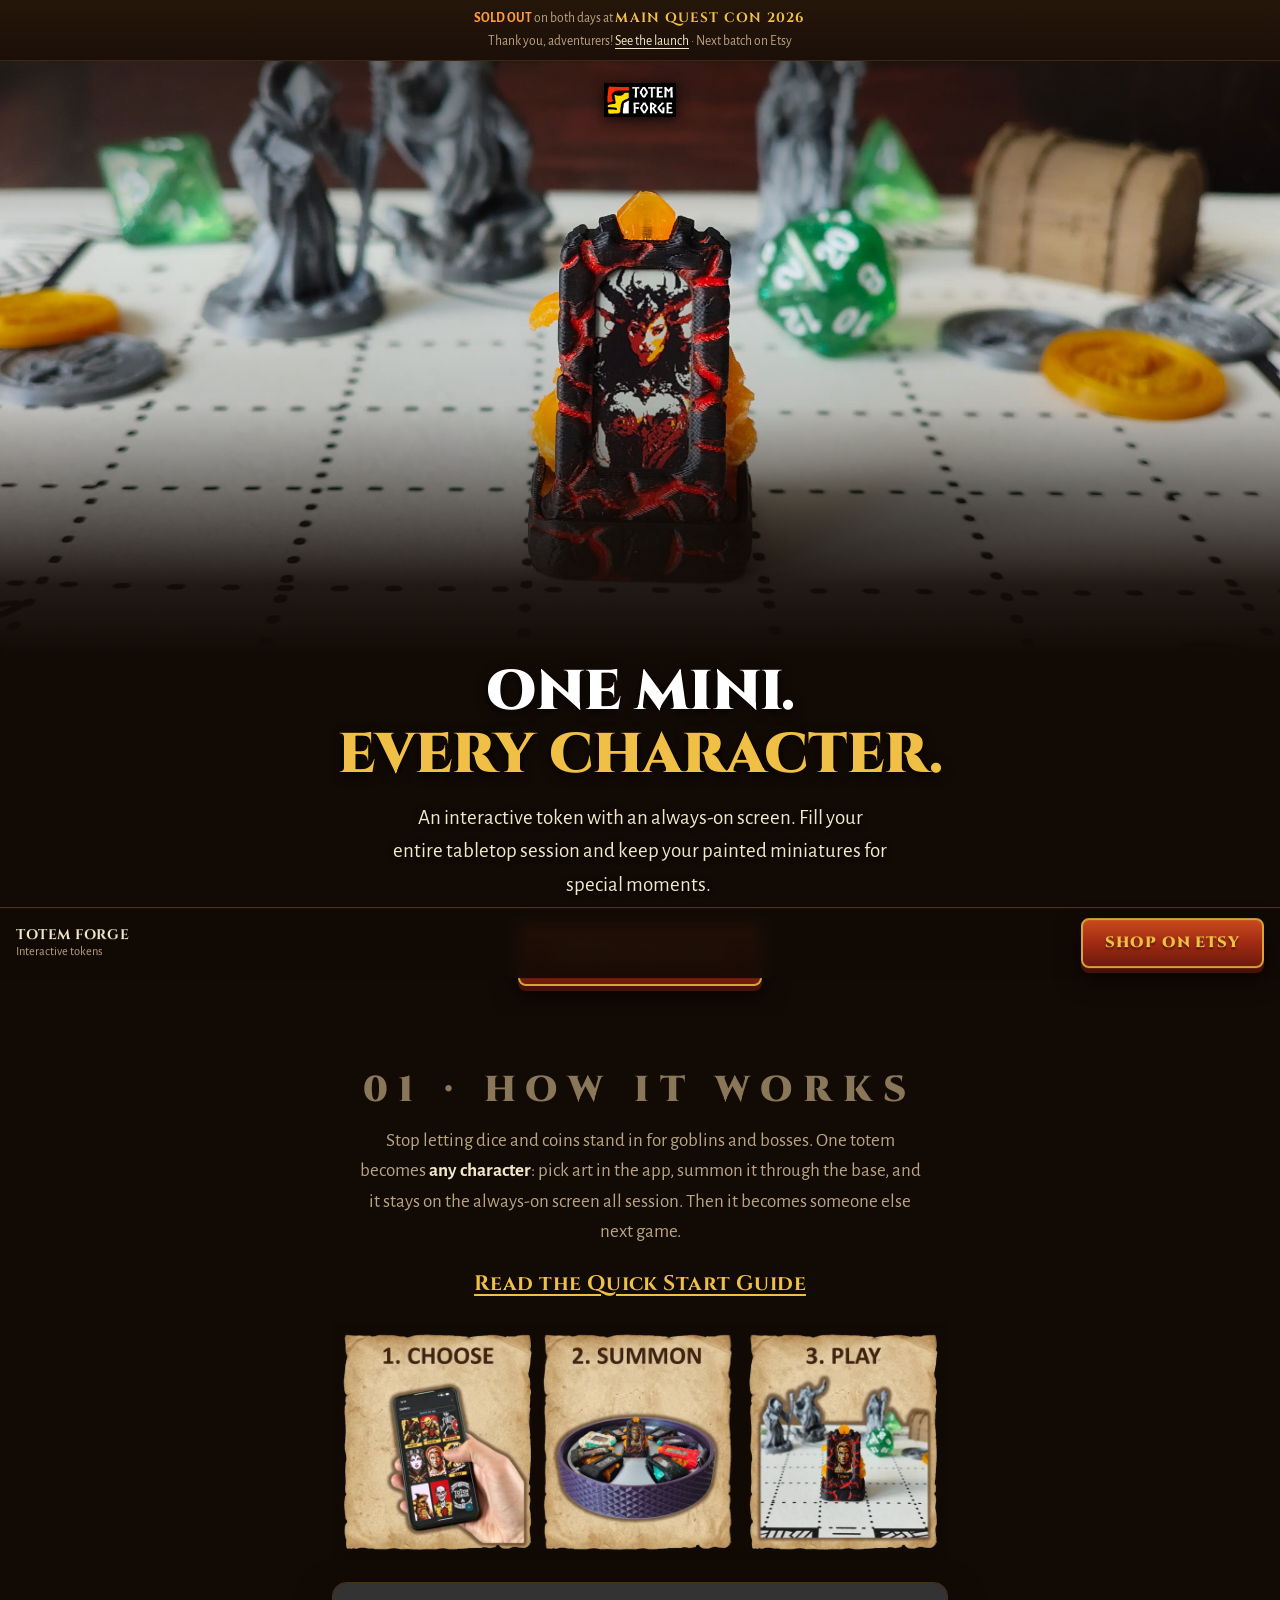
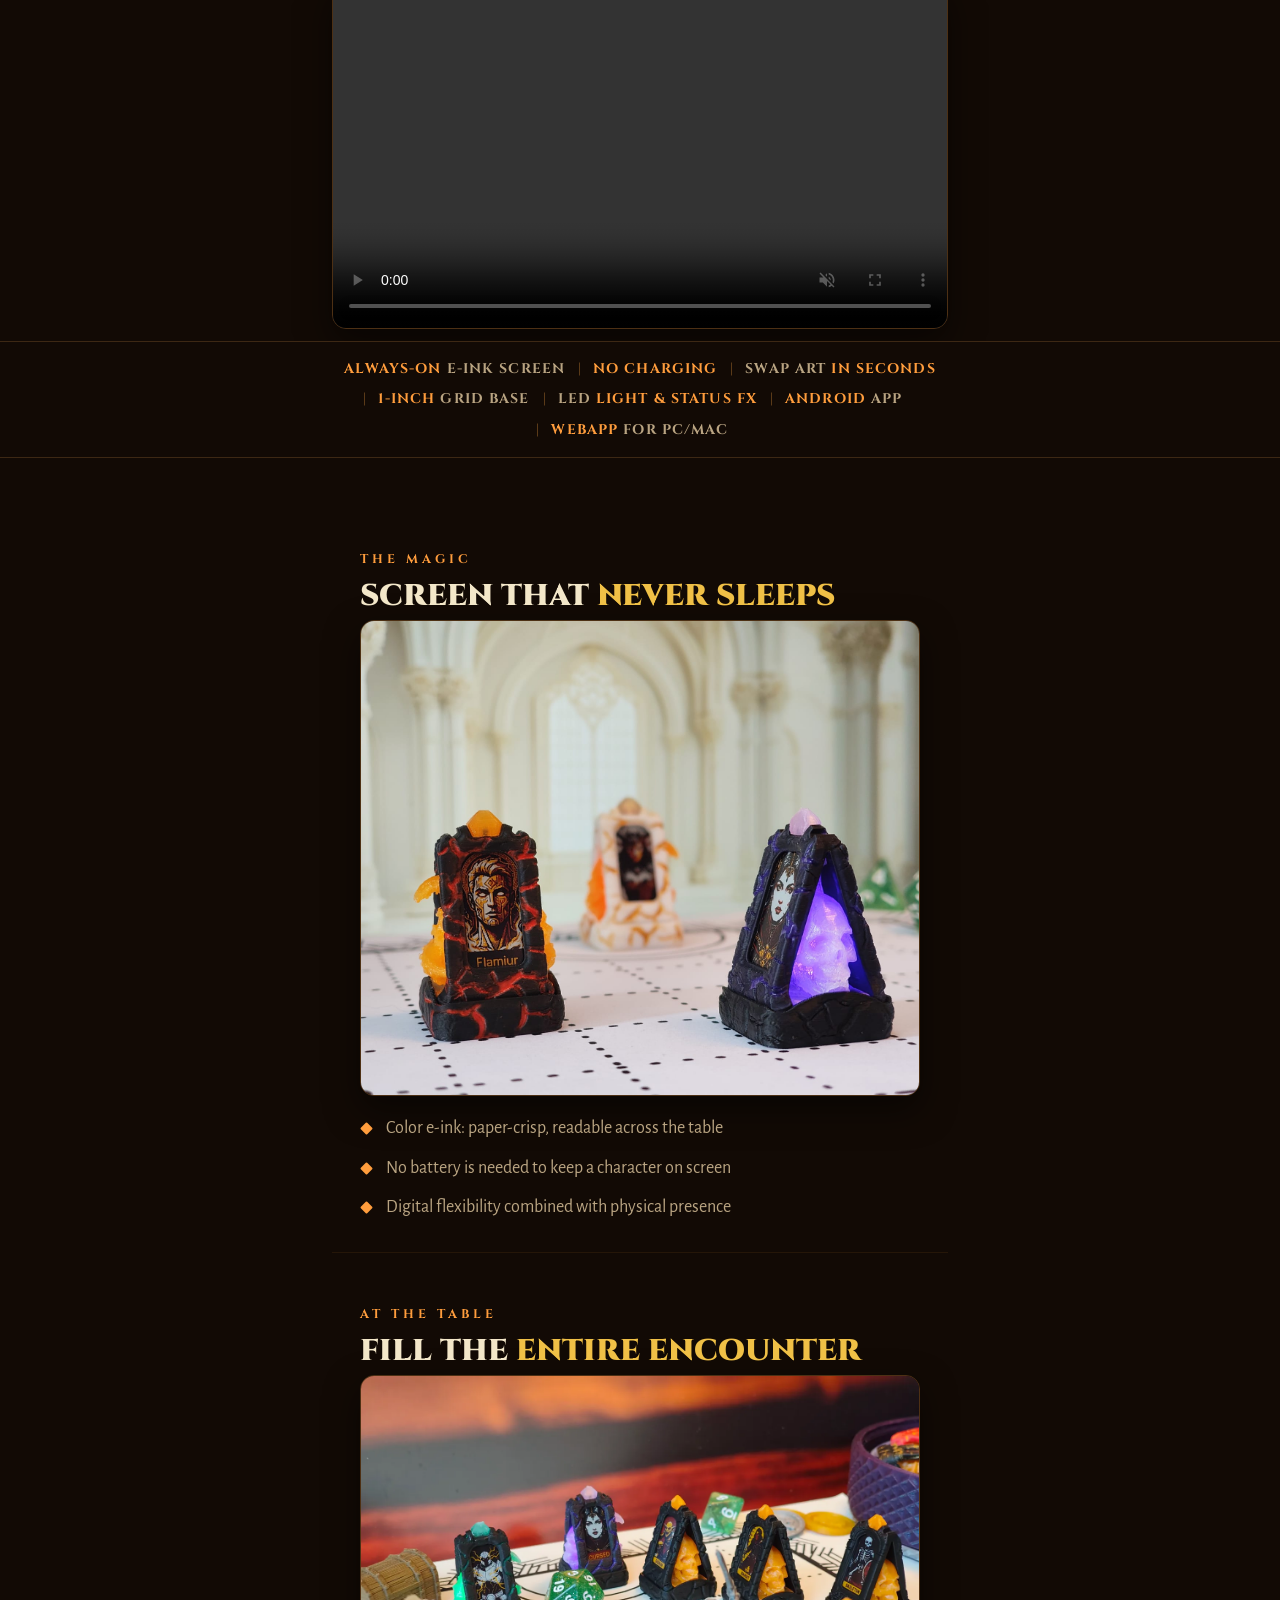
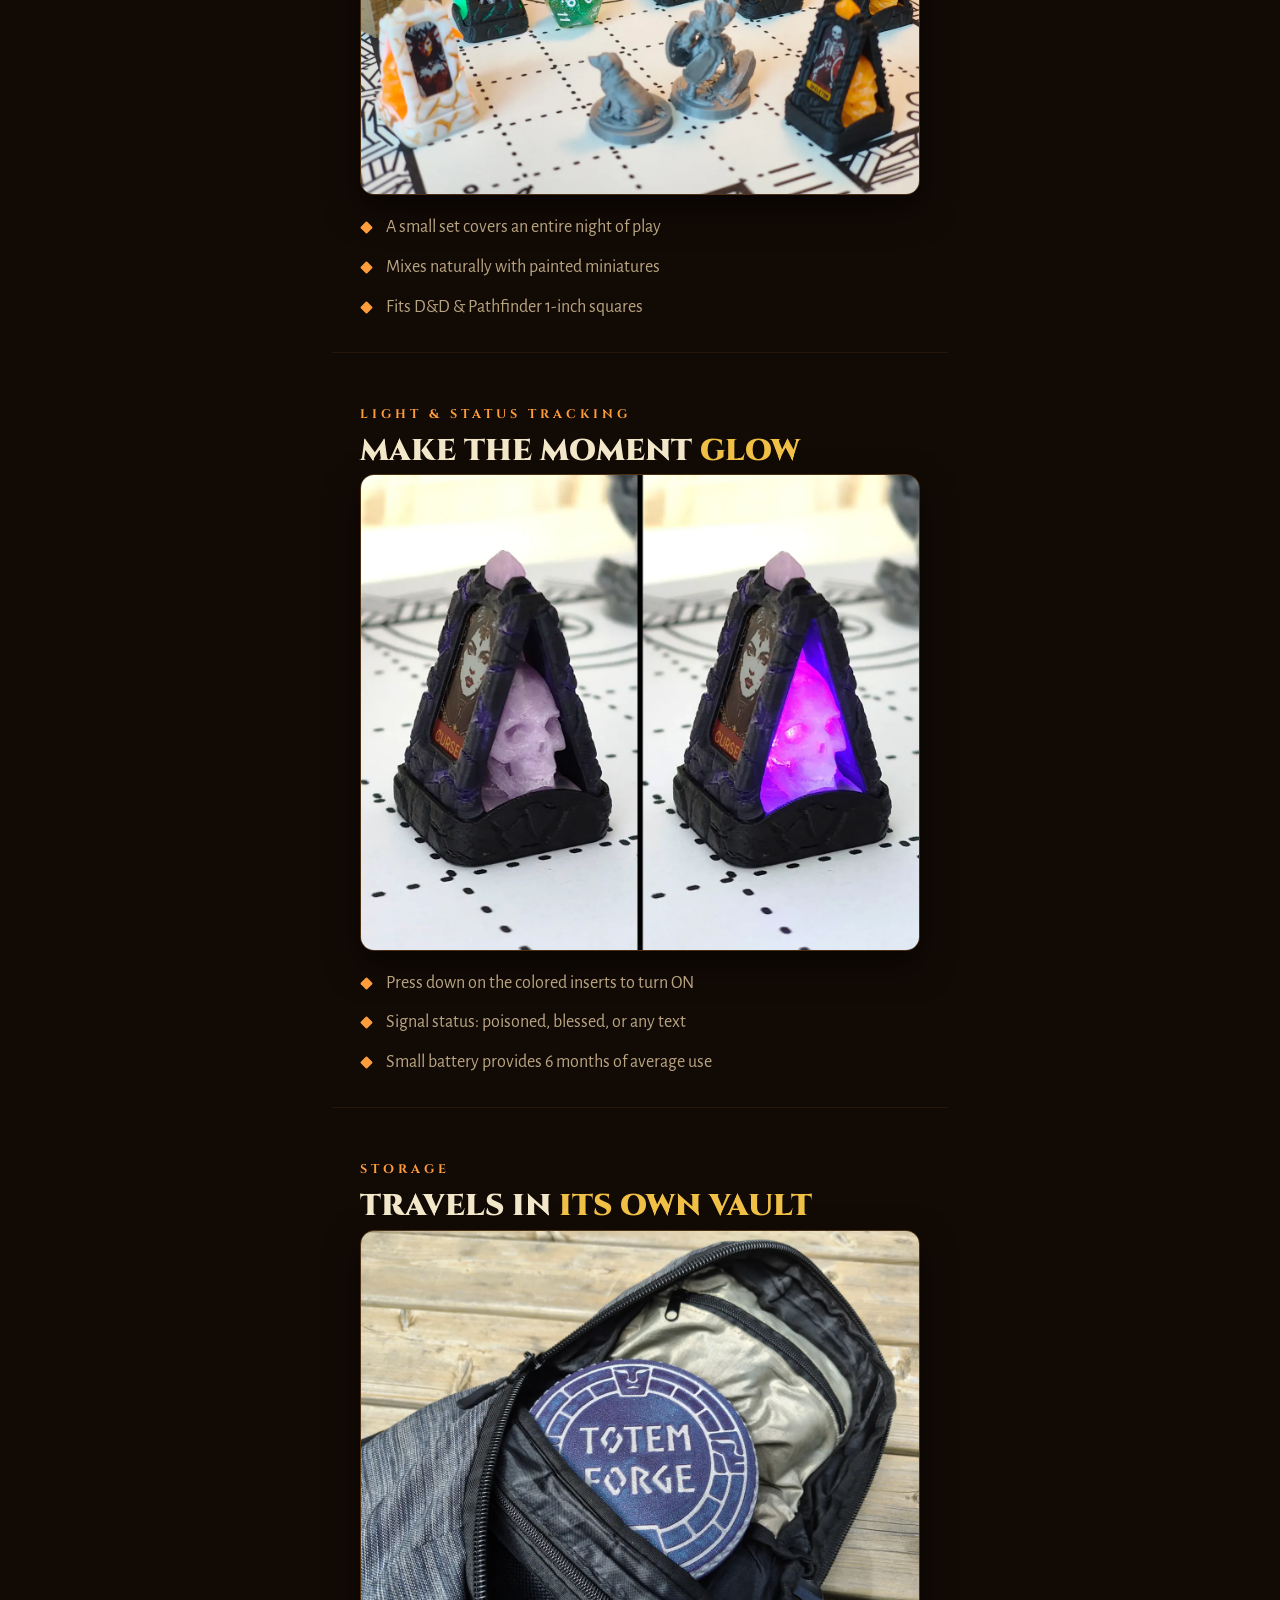
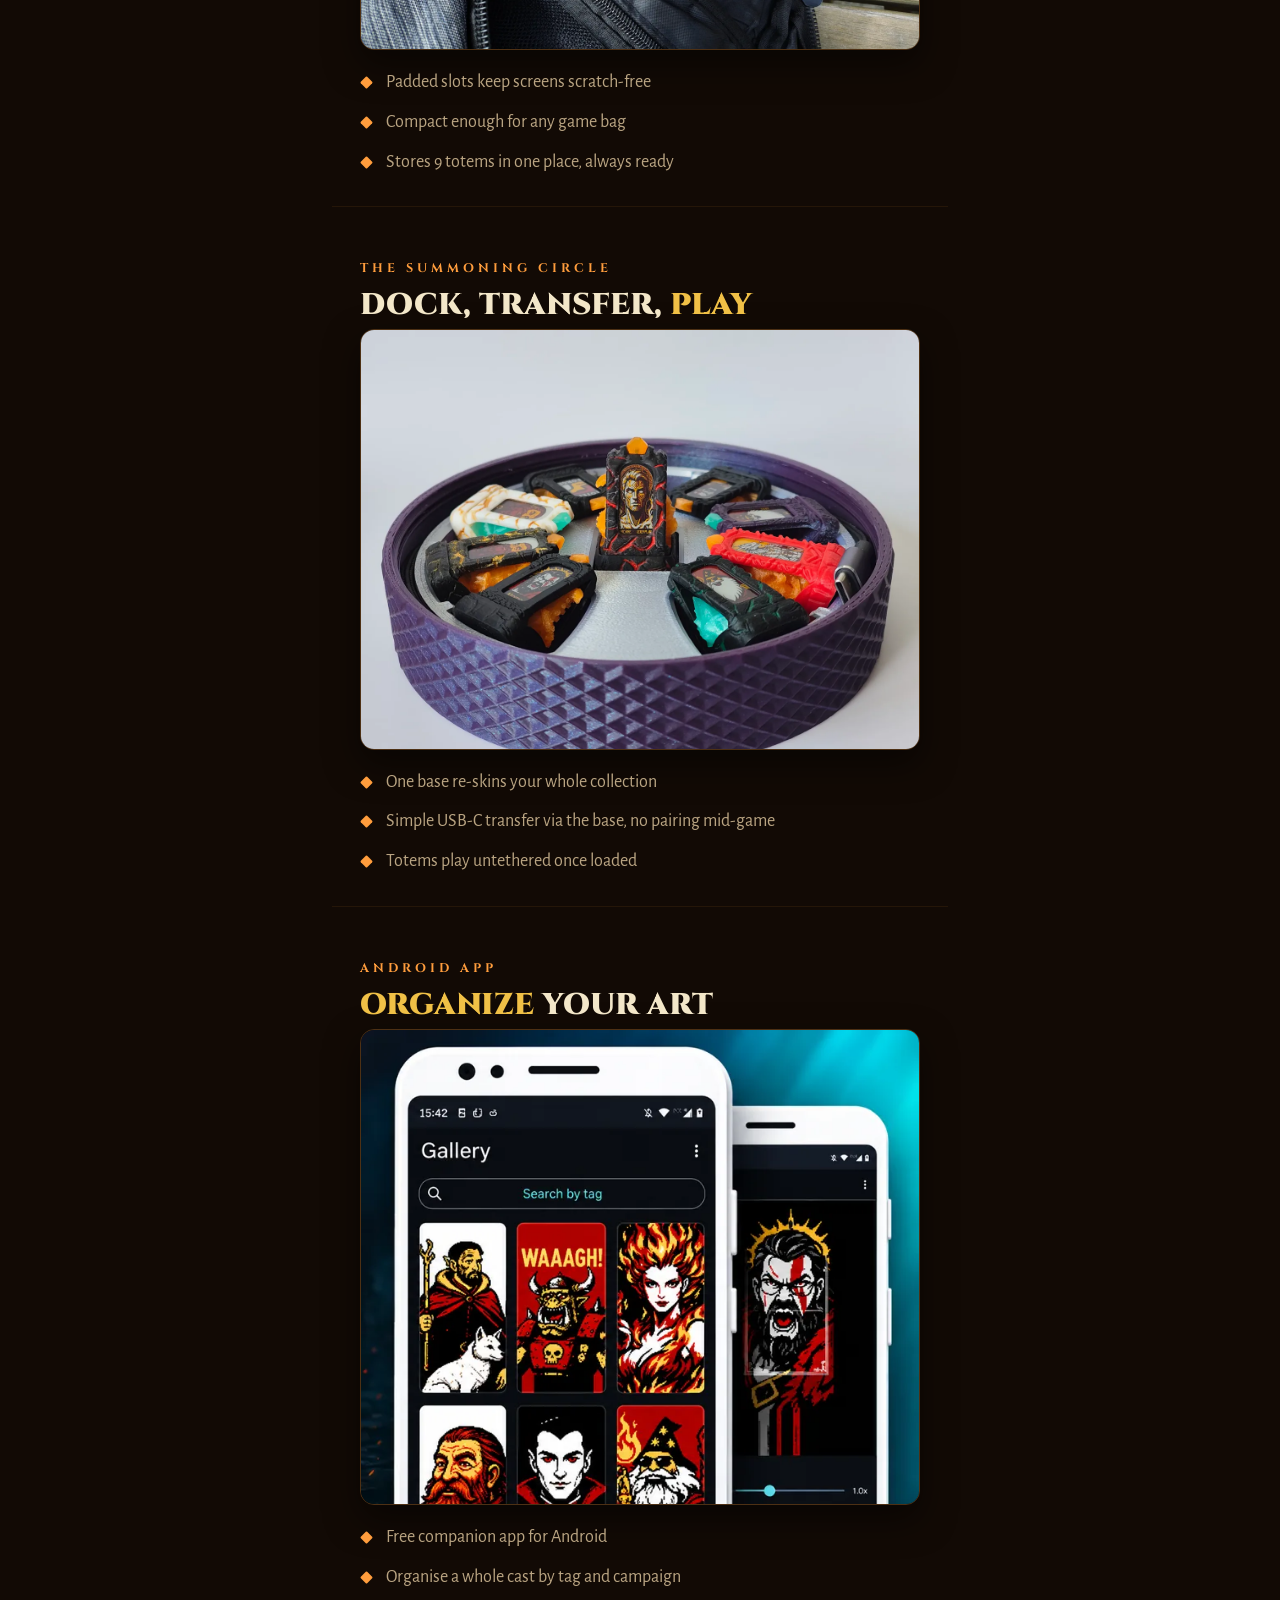
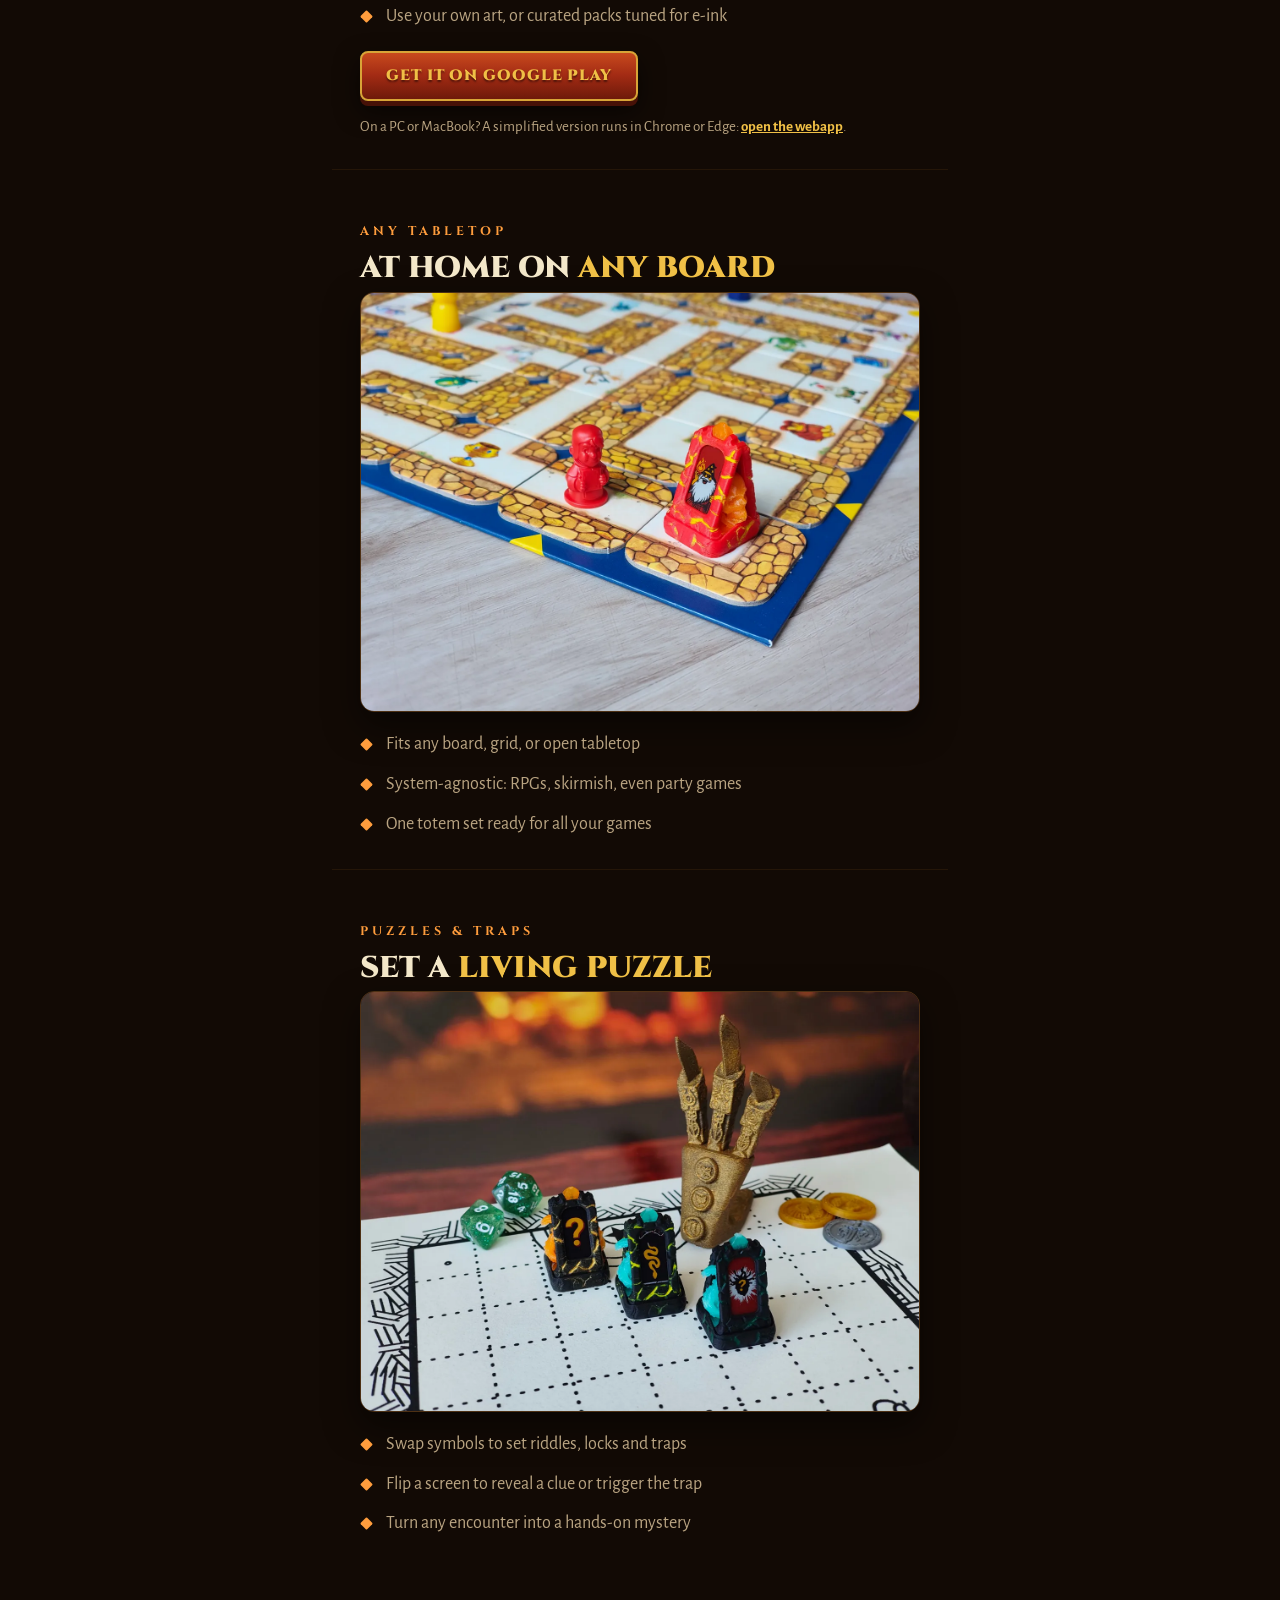
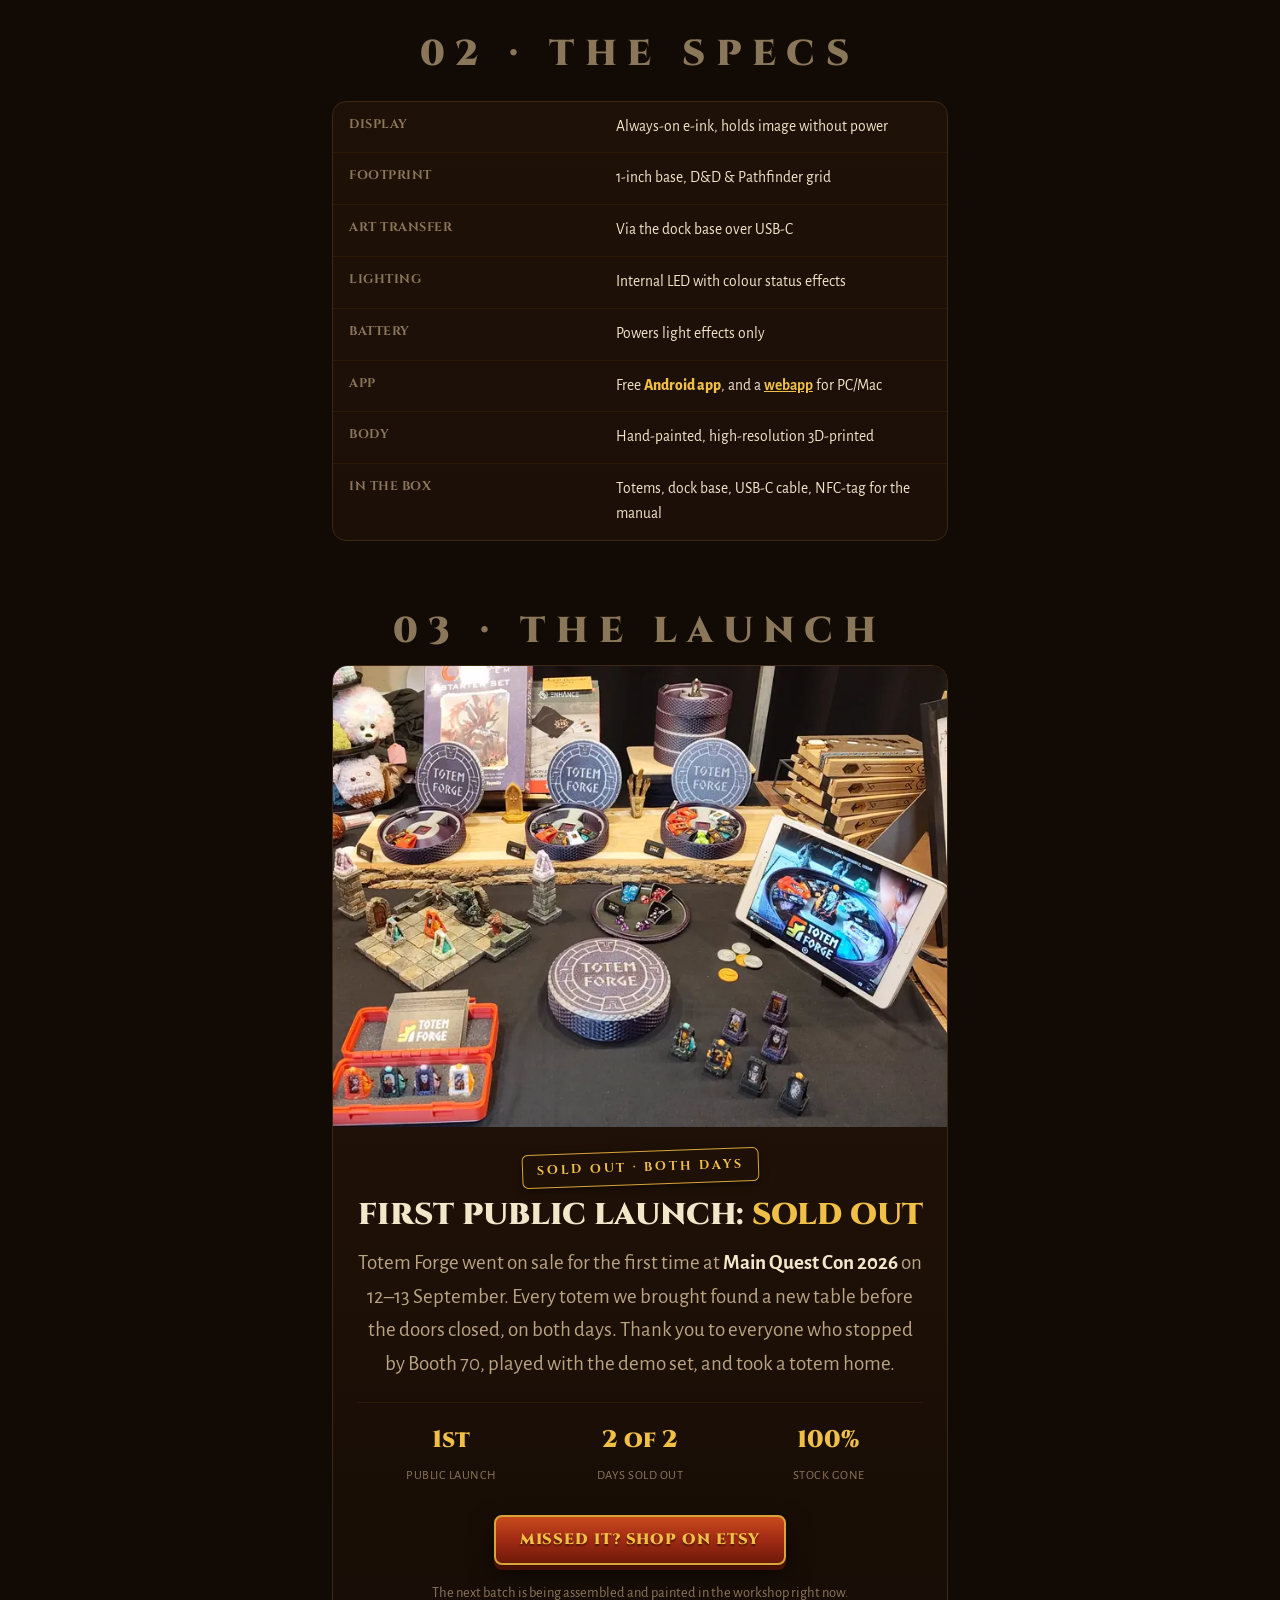
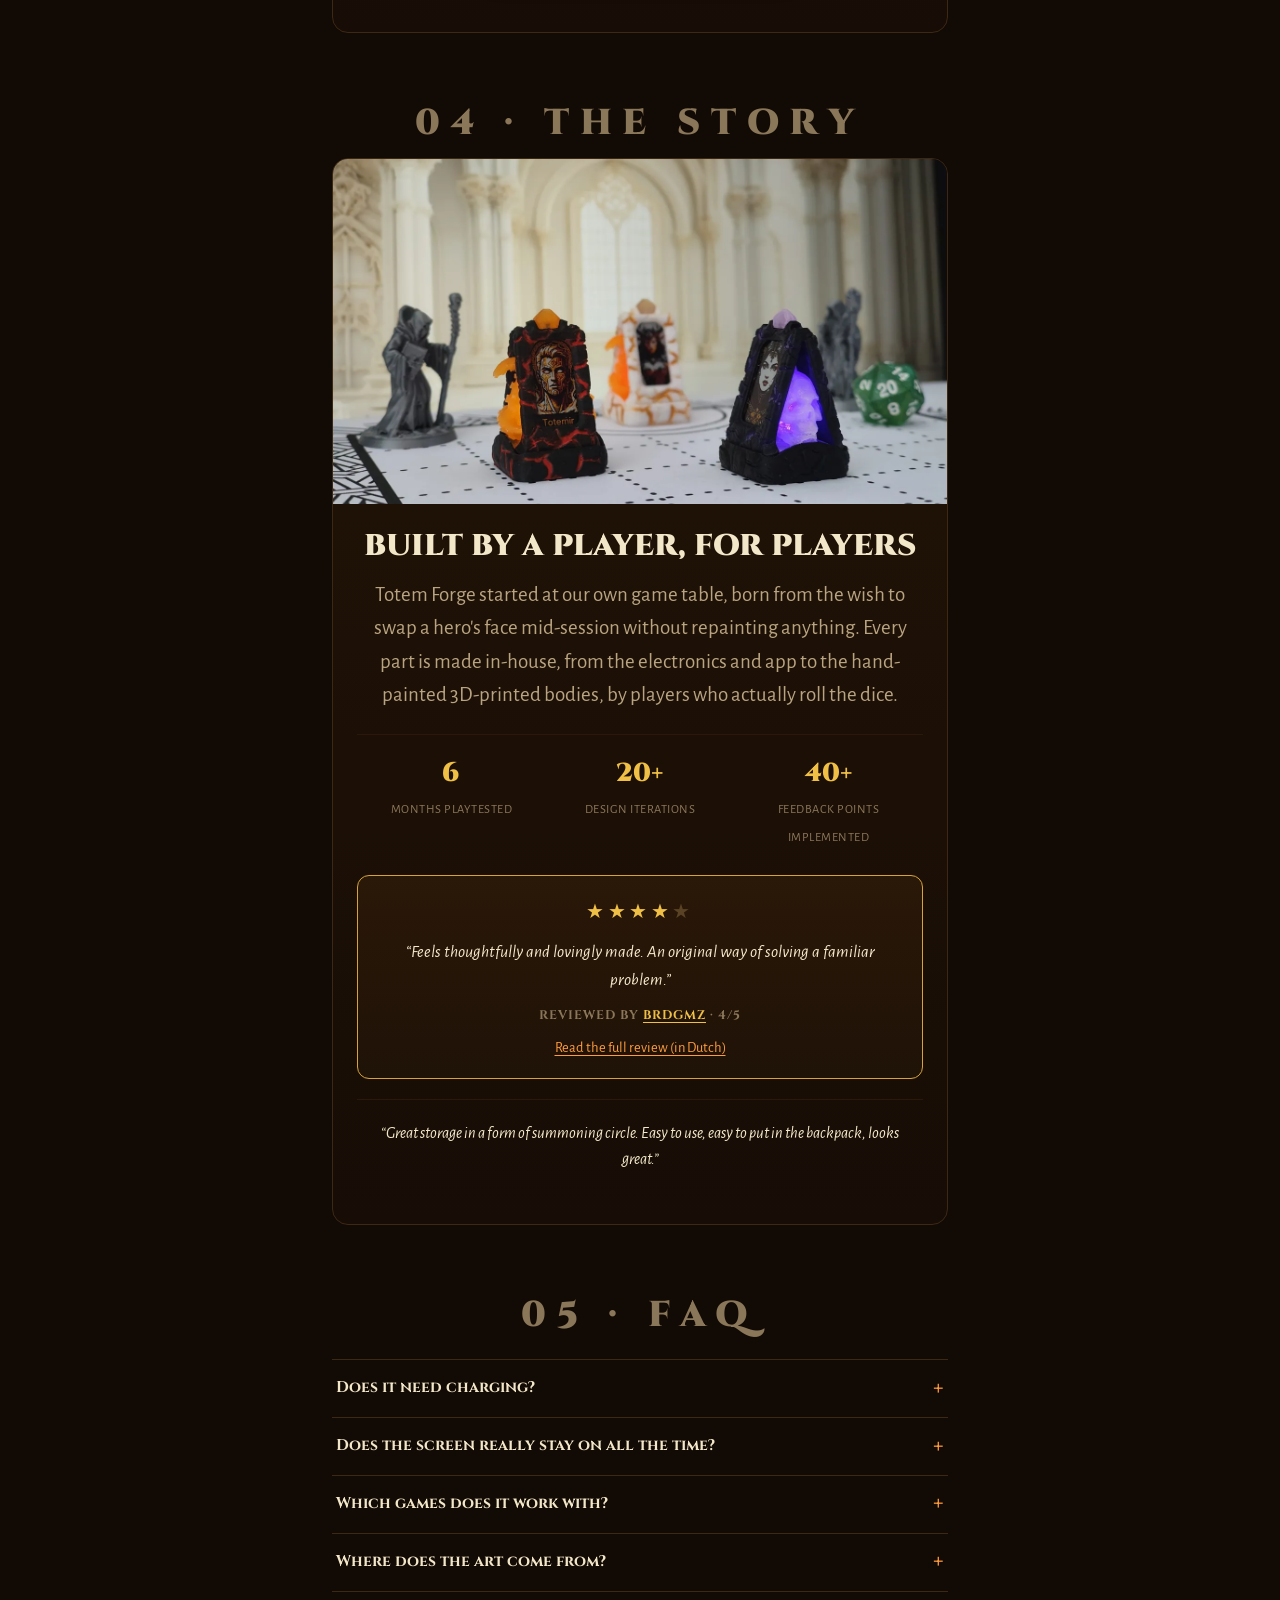
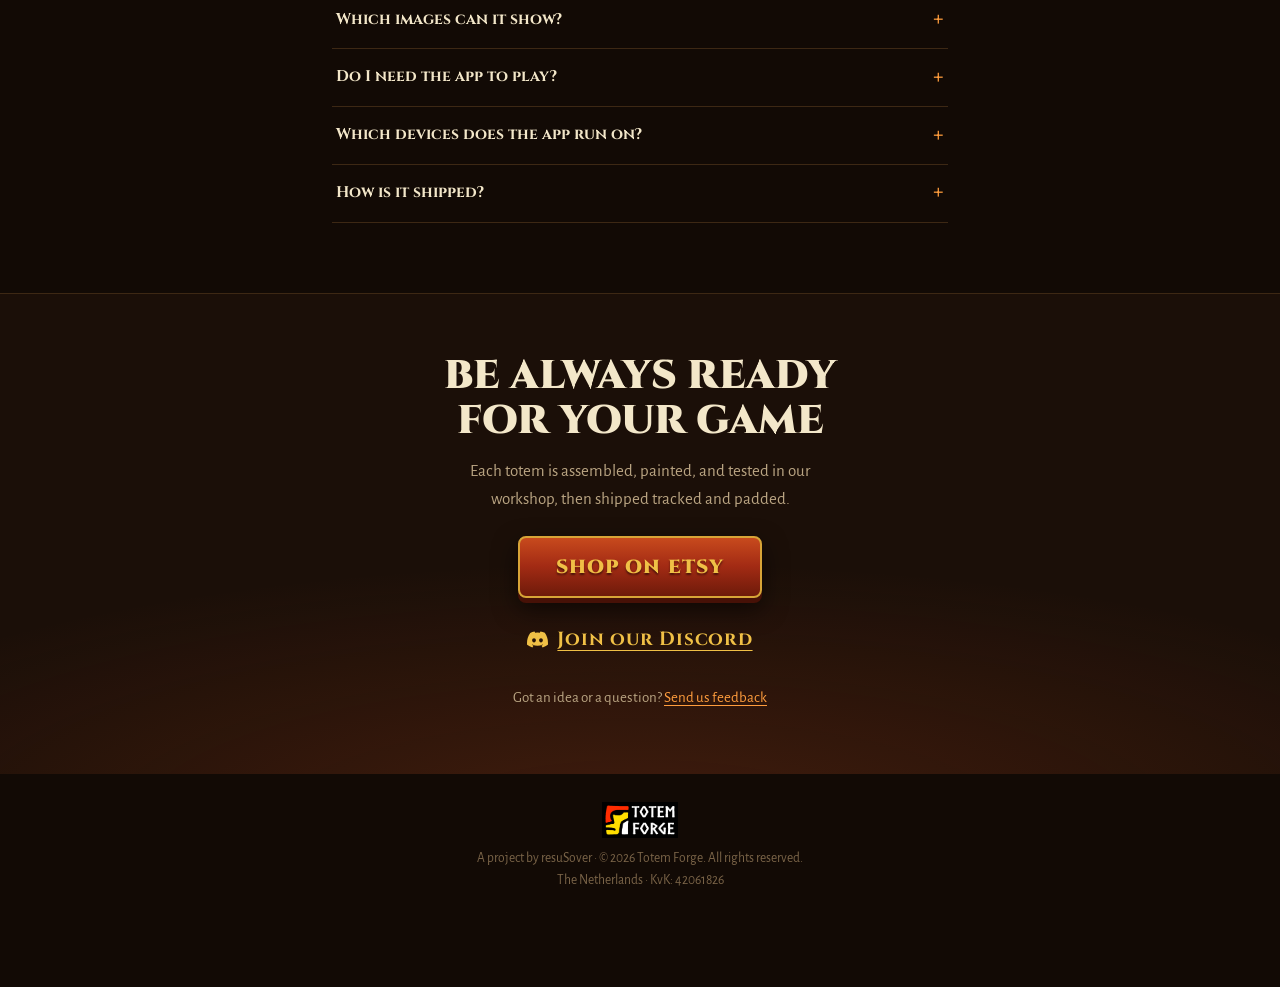
==== commit a98e9660: "Point visitors to the webapp; add FAQ on images and devices - Main page: "open the webapp" note unde" ====
--- a/index.html
+++ b/index.html
@@ -276,6 +276,8 @@
     border-radius: 1px;
   }
   .feature-cta { margin-top: 20px; font-size: 15px; padding: 11px 24px; }
+  .feature .copy p.alt-app { font-size: 15px; }
+  .alt-app a, .faq .a a, .specgrid dd a { color: var(--gold); font-weight: 700; }
 
   /* ============ How it works ============ */
   .how { padding: 54px 0 12px; text-align: center; }
@@ -613,7 +615,8 @@
       <li>SWAP ART <b>IN SECONDS</b></li>
       <li><b>1-inch</b> grid base</li>
       <li>LED <b>LIGHT &amp; STATUS FX</b></li>
-      <li><b>ANDROID-only</b> app</li>
+      <li><b>ANDROID</b> app</li>
+      <li><b>WEBAPP</b> for PC/Mac</li>
     </ul>
   </div>
 
@@ -715,6 +718,7 @@
               <li>Use your own art, or curated packs tuned for e-ink</li>
             </ul>
             <a class="btn-forge feature-cta" href="https://play.google.com/store/apps/details?id=com.minitoo.android&amp;utm_source=emea_Med" target="_blank" rel="noopener">GET IT ON GOOGLE PLAY</a>
+            <p class="alt-app">On a PC or MacBook? A simplified version runs in Chrome or Edge: <a href="appdemo/">open the webapp</a>.</p>
           </div>
         </div>
       </article>
@@ -767,7 +771,7 @@
           <dt>Art transfer</dt><dd>Via the dock base over USB-C</dd>
           <dt>Lighting</dt><dd>Internal LED with colour status effects</dd>
           <dt>Battery</dt><dd>Powers light effects only</dd>
-          <dt>App</dt><dd>Free companion app (<b style="color: var(--gold); font-weight: 800;">Android ONLY</b>)</dd>
+          <dt>App</dt><dd>Free <b style="color: var(--gold); font-weight: 800;">Android app</b>, and a <a href="appdemo/">webapp</a> for PC/Mac</dd>
           <dt>Body</dt><dd>Hand-painted, high-resolution 3D-printed</dd>
           <dt>In the box</dt><dd>Totems, dock base, USB-C cable, NFC-tag for the manual</dd>
         </dl>
@@ -860,8 +864,16 @@
           <div class="a">Anywhere you like: import commissioned art or your own drawings, share any image straight to the app, or use our ready-made art packs tuned for e-ink.</div>
         </details>
         <details>
+          <summary>Which images can it show?</summary>
+          <div class="a">Any image. The 88 × 184 pixel screen has four inks: black, white, red and yellow. Other colours are converted to these four with a smart dithering algorithm that blends them into shading. Try it with your own pictures in the <a href="appdemo/">webapp</a>: the preview shows exactly how the totem will look.</div>
+        </details>
+        <details>
           <summary>Do I need the app to play?</summary>
           <div class="a">Only to change what's on the screen: dock the totem on its base and connect to your phone via USB. During play the totem is fully standalone, and the portrait stays on without a phone nearby.</div>
+        </details>
+        <details>
+          <summary>Which devices does the app run on?</summary>
+          <div class="a">The full app is free for Android on Google Play. On a PC or Mac, a simplified <a href="appdemo/">webapp</a> runs in Chrome or Edge with the base plugged in over USB; it can also update the base's firmware. iPhone isn't supported yet.</div>
         </details>
         <details>
           <summary>How is it shipped?</summary>
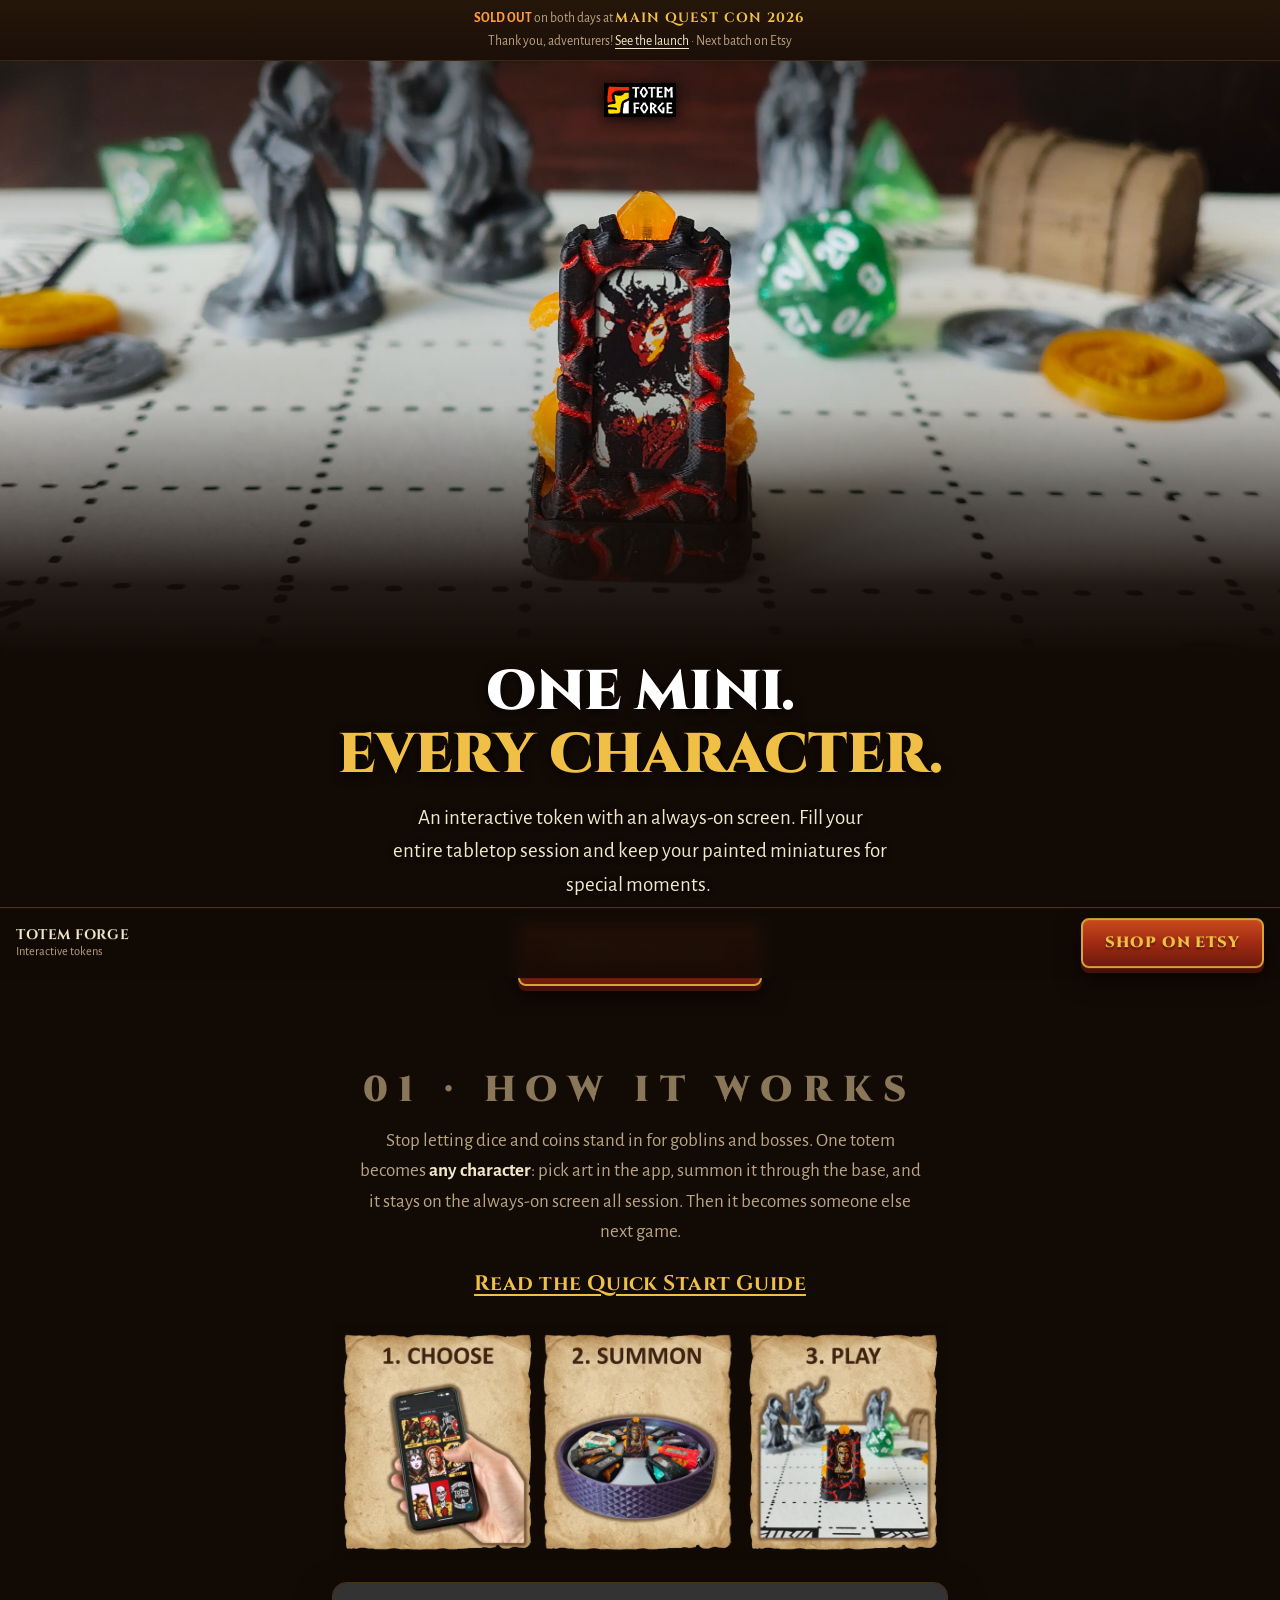
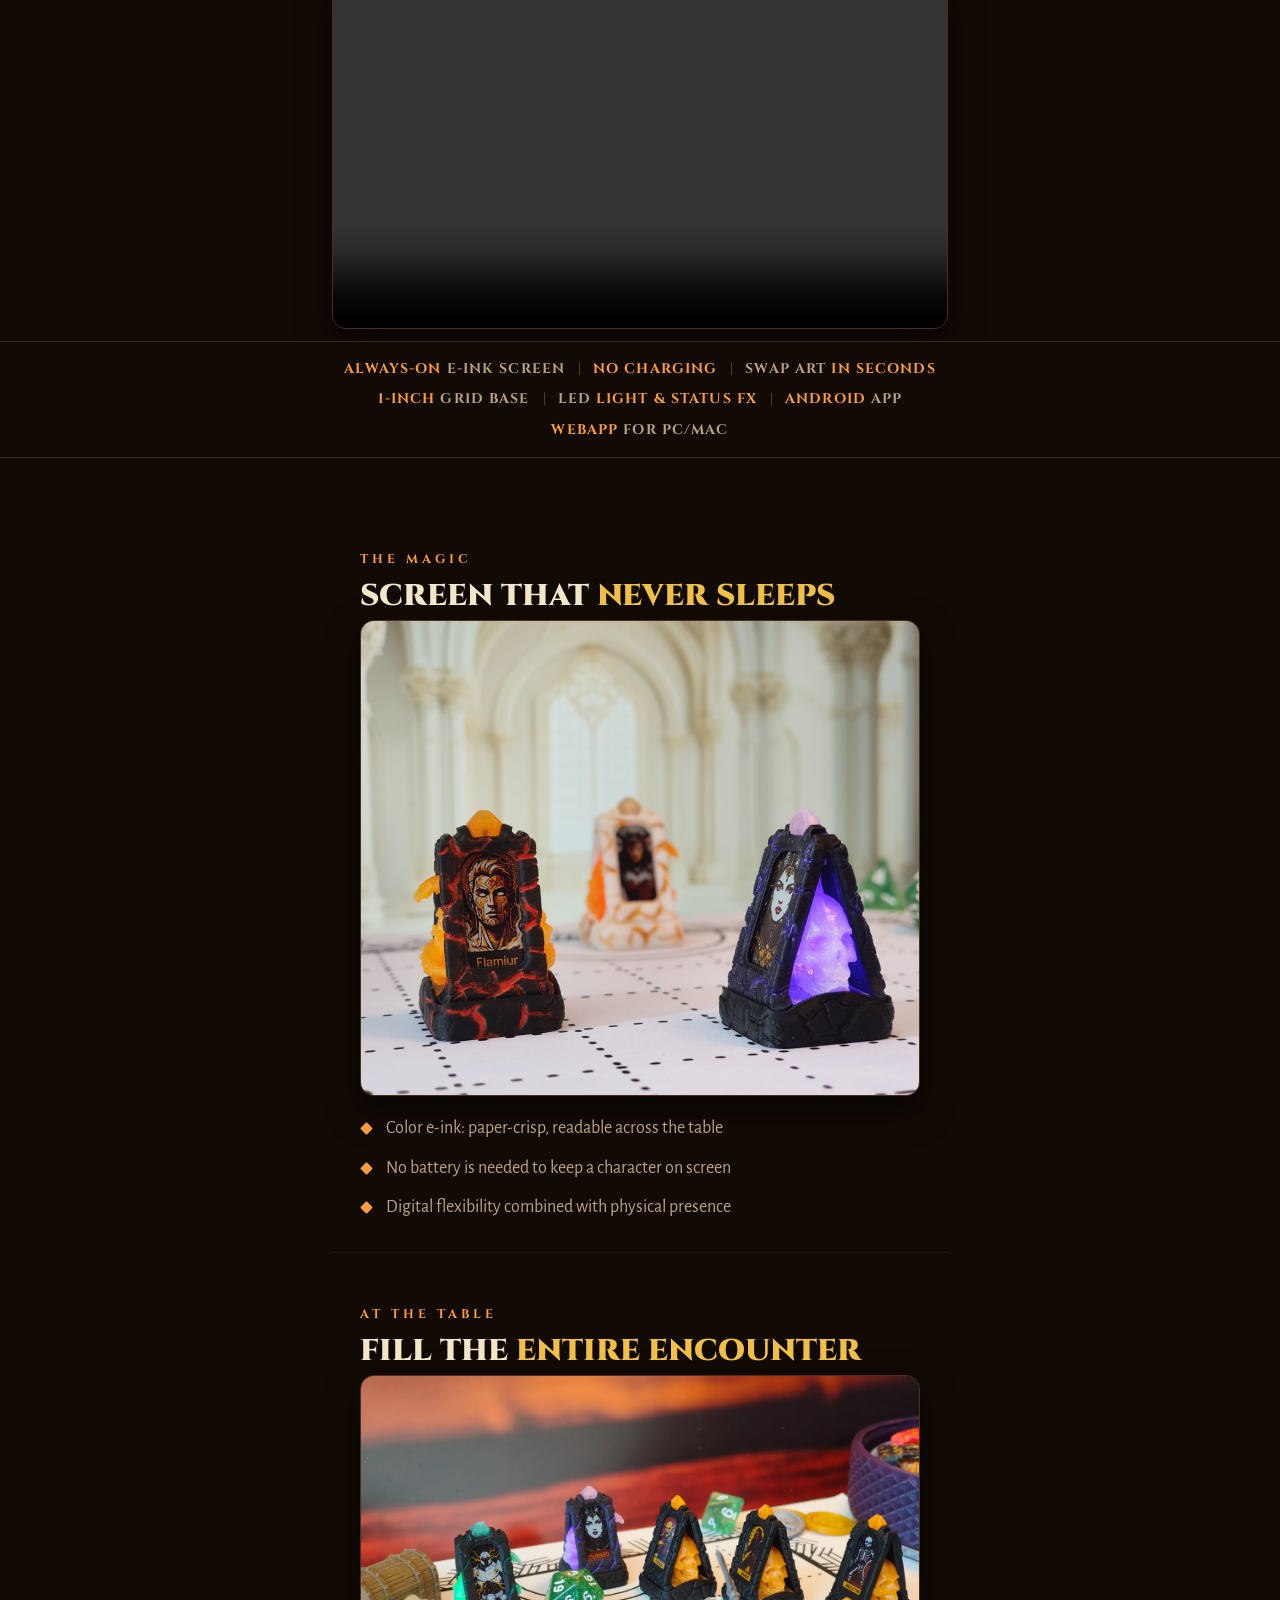
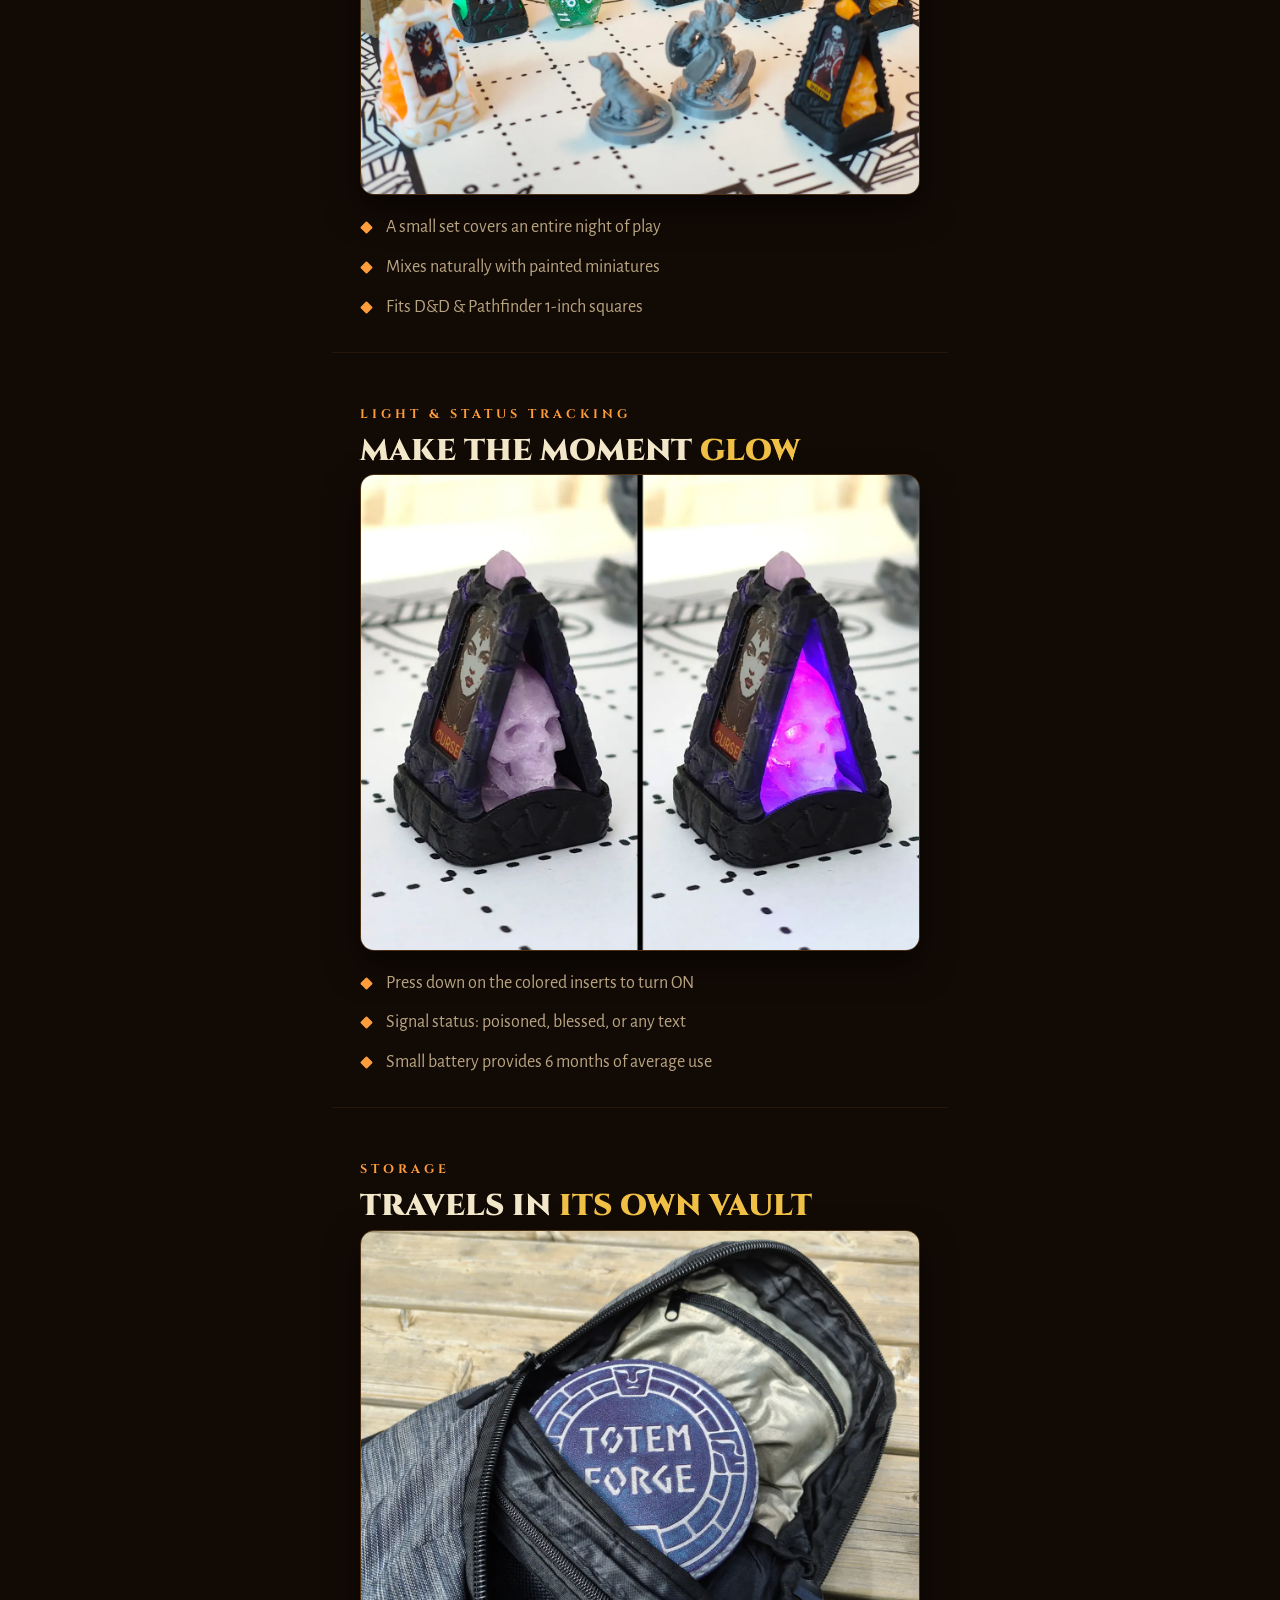
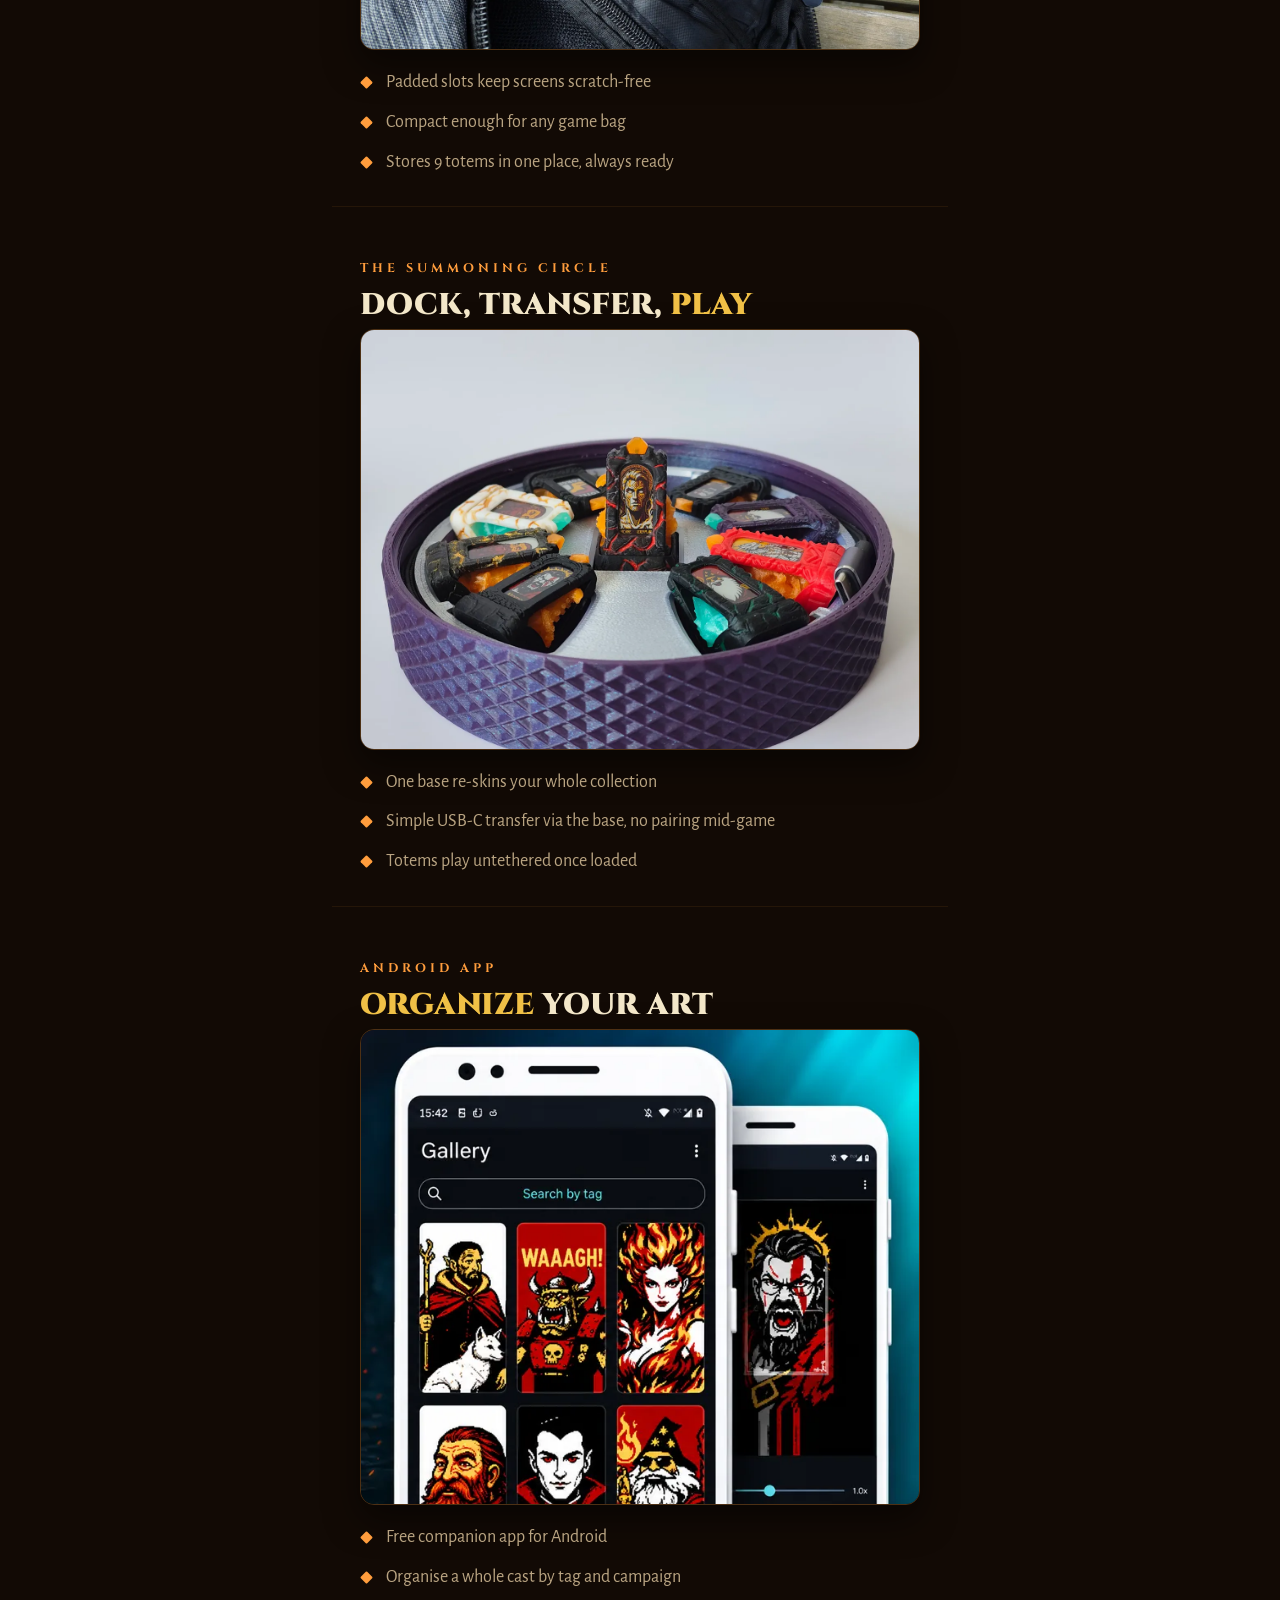
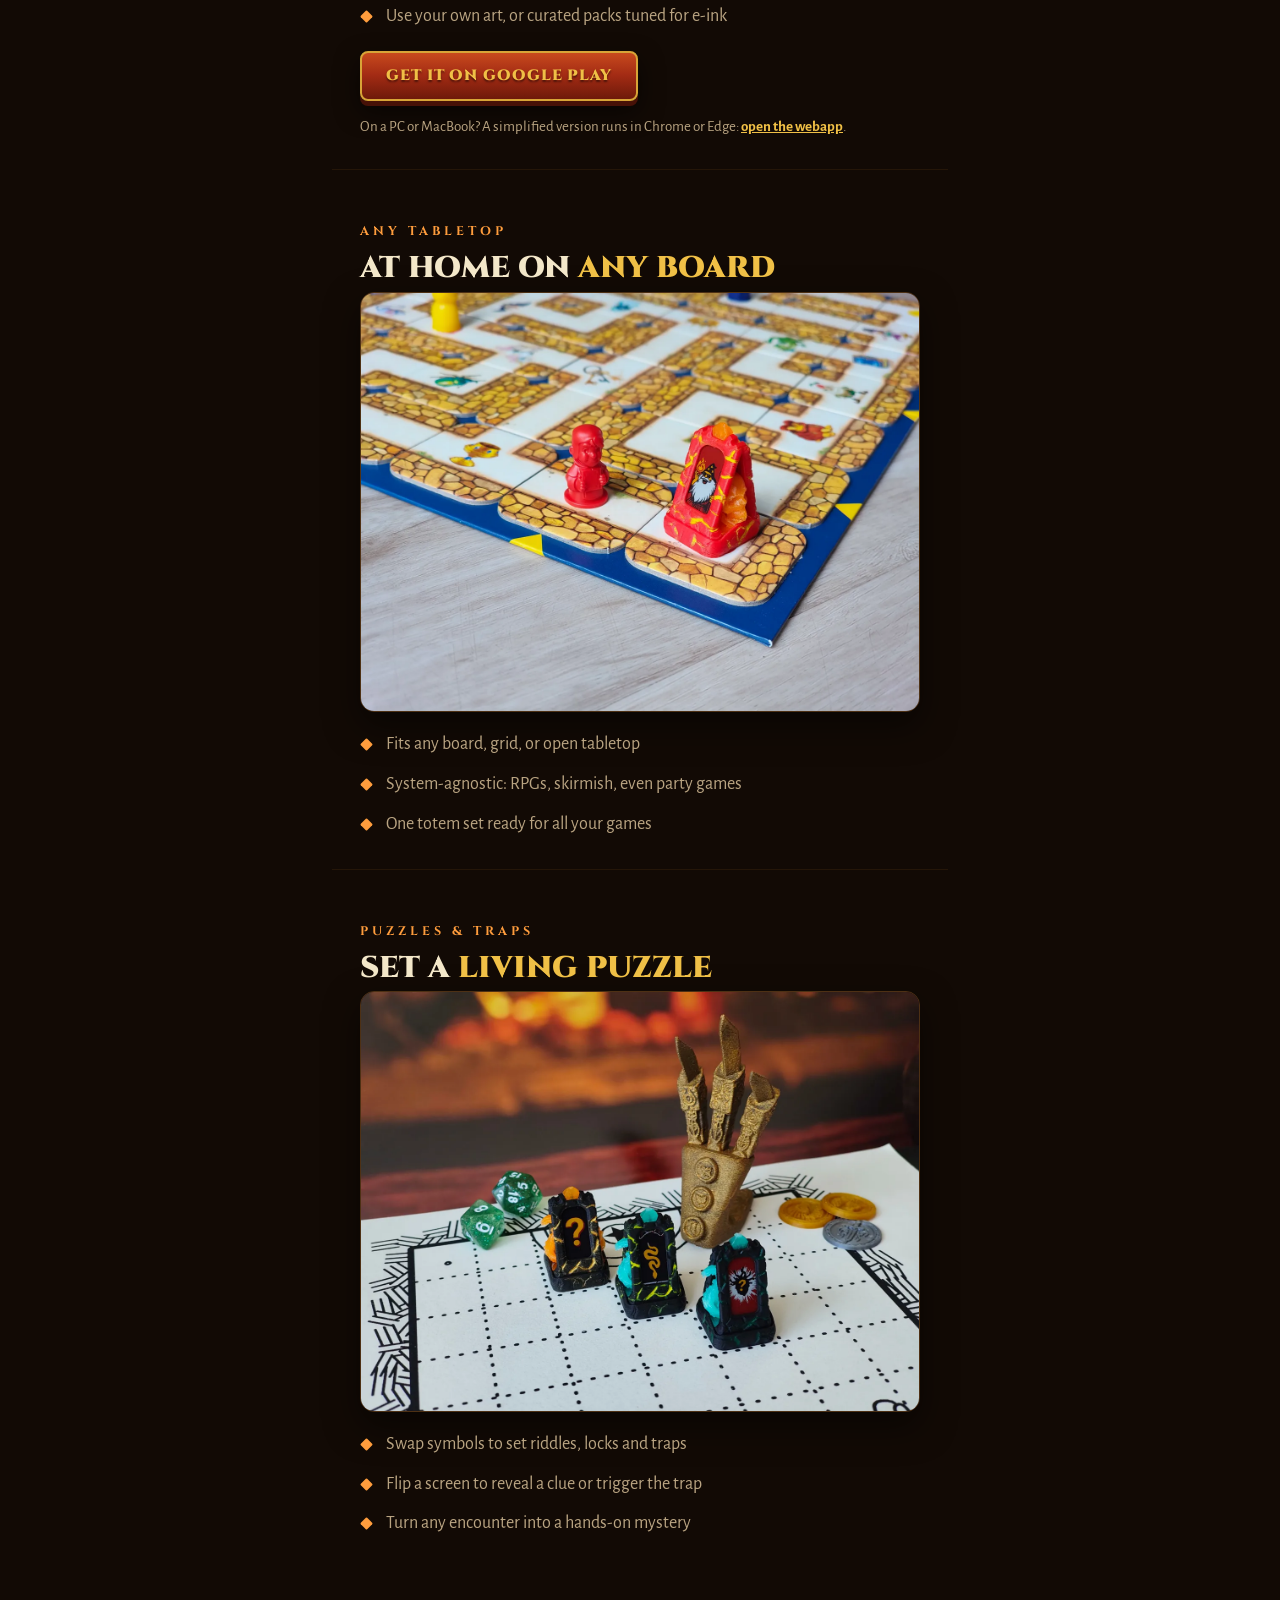
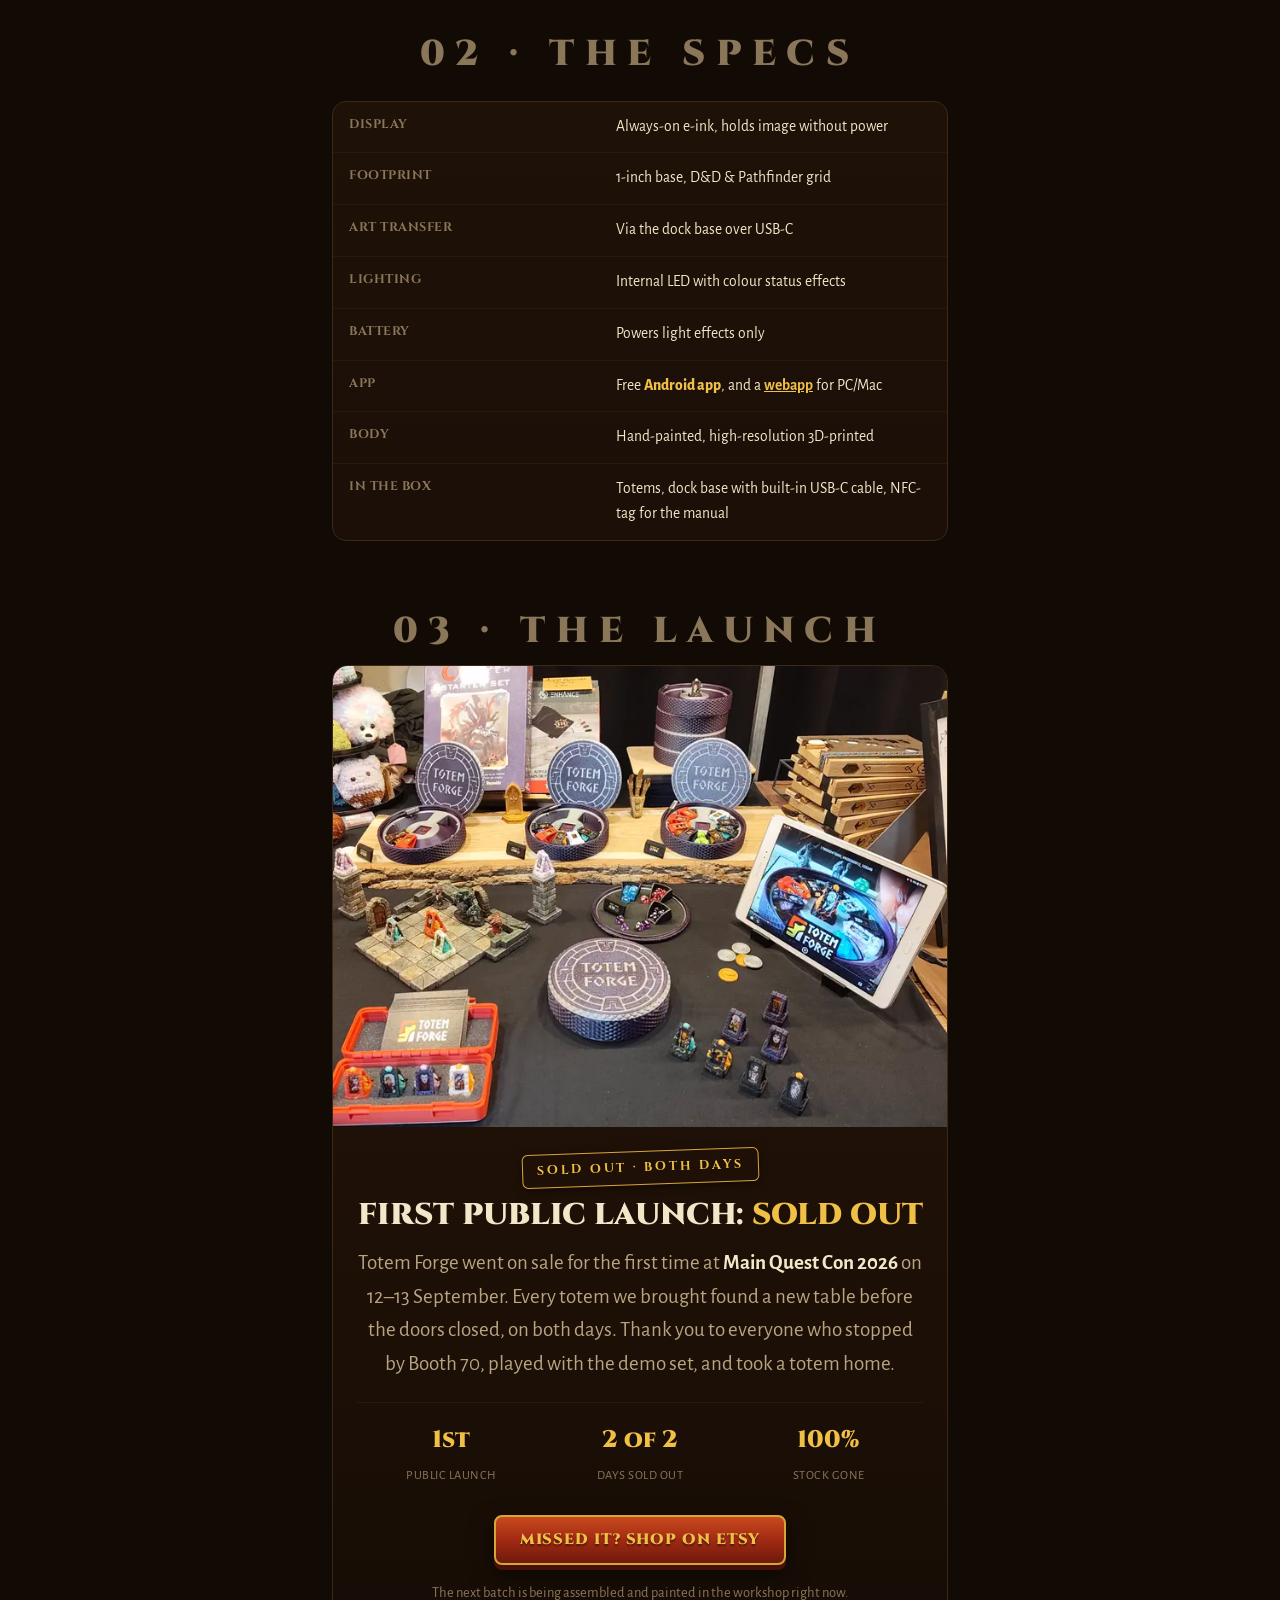
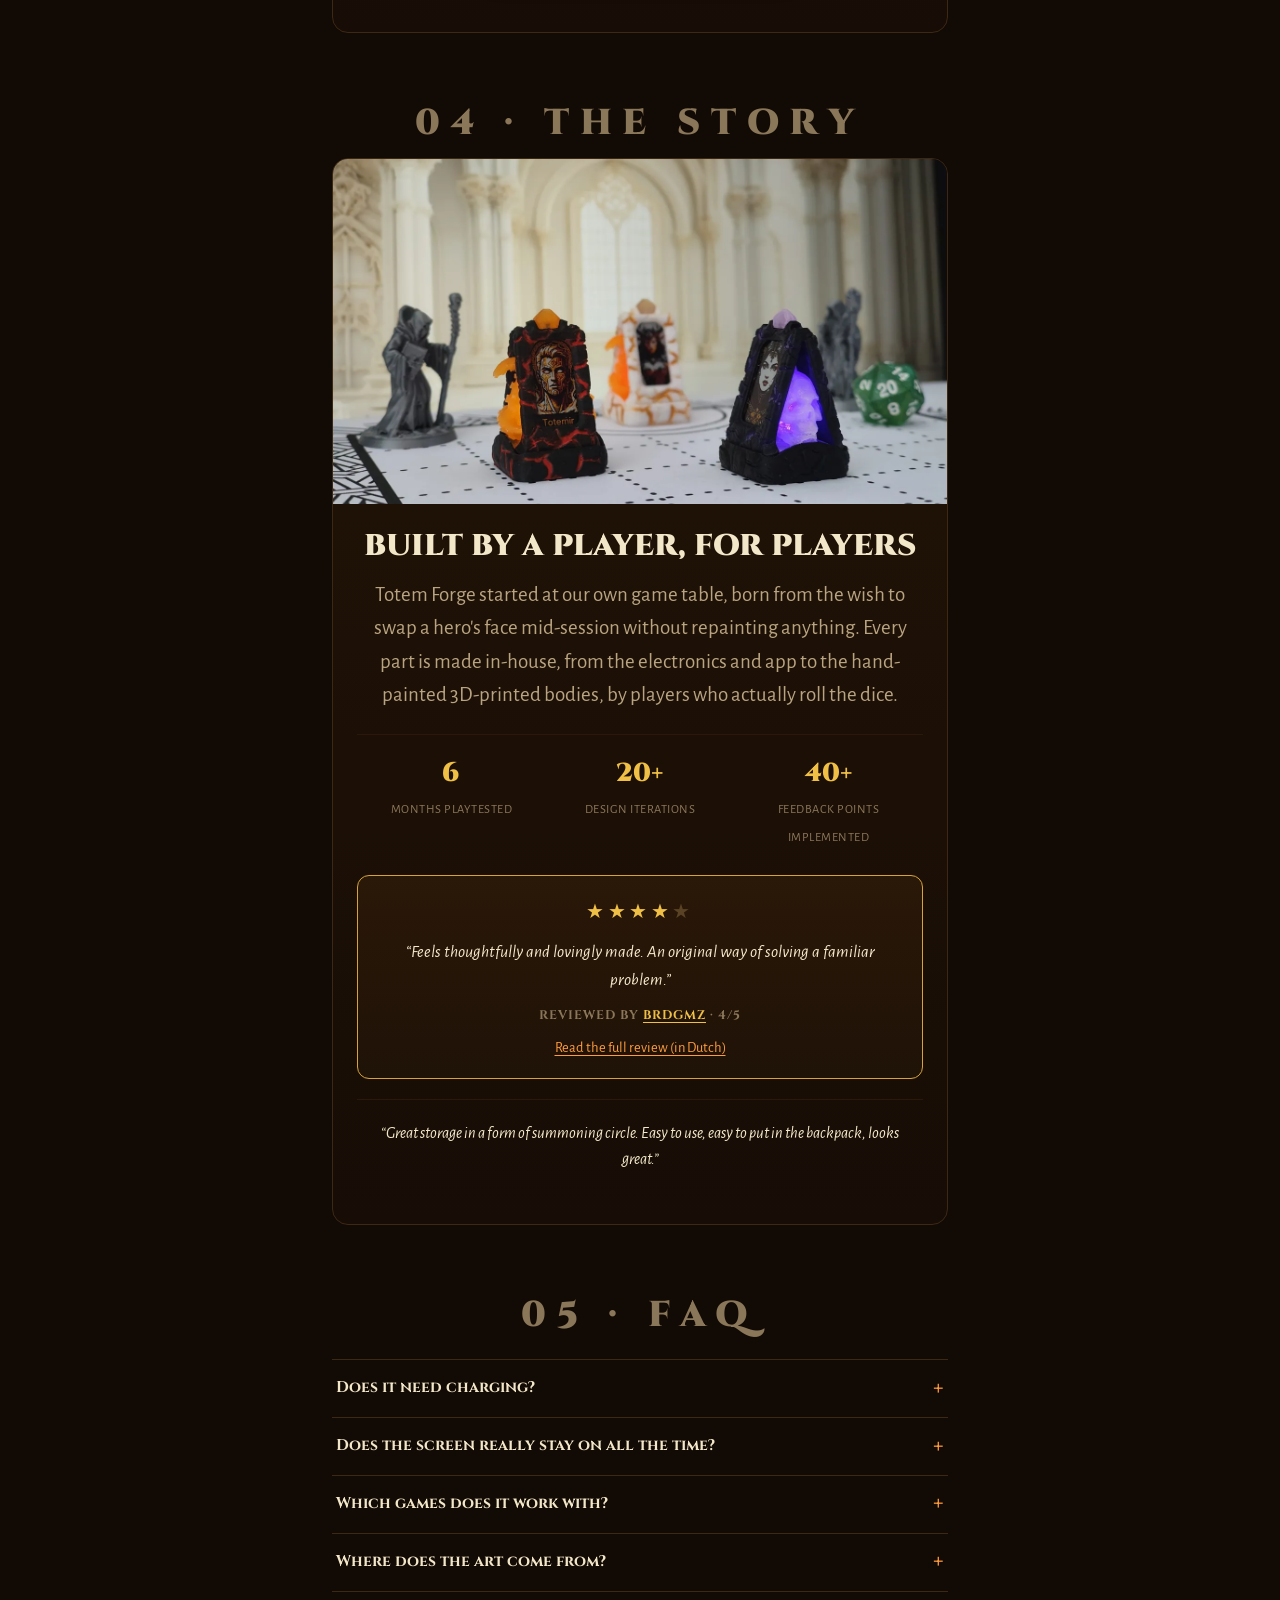
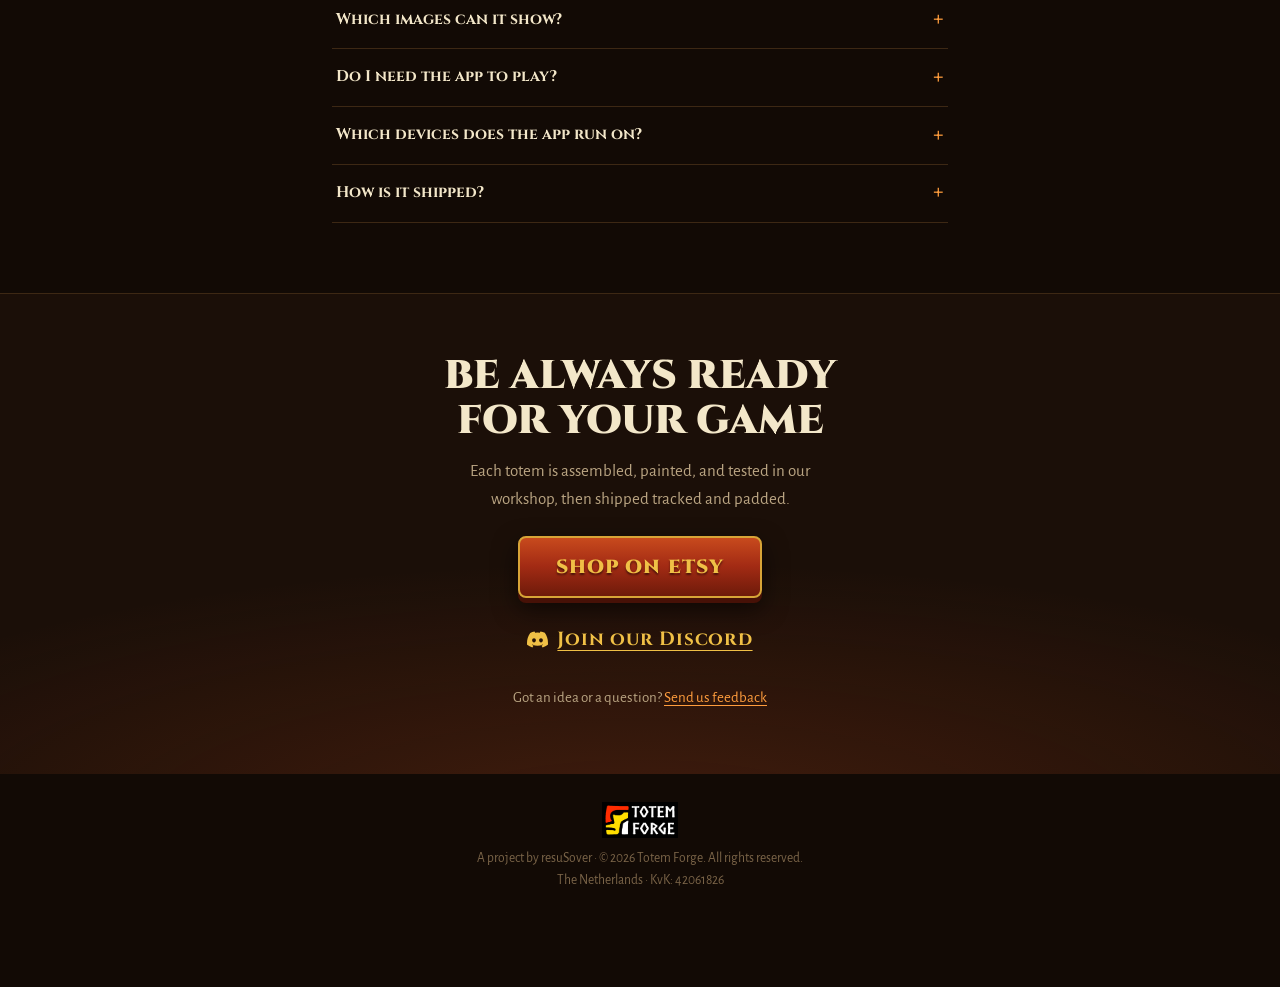
==== commit da93ea84: "Main page and quick start: built-in cable, cleaner spec strip - Mention that the USB-C cable is buil" ====
--- a/index.html
+++ b/index.html
@@ -222,6 +222,7 @@
     transform: translateY(-50%);
     background: #5a3a18;
   }
+  .specstrip li.line-start::before { display: none; }
   .specstrip b { color: var(--ember); font-weight: 700; }
 
   /* ============ Feature deep-dives ============ */
@@ -773,7 +774,7 @@
           <dt>Battery</dt><dd>Powers light effects only</dd>
           <dt>App</dt><dd>Free <b style="color: var(--gold); font-weight: 800;">Android app</b>, and a <a href="appdemo/">webapp</a> for PC/Mac</dd>
           <dt>Body</dt><dd>Hand-painted, high-resolution 3D-printed</dd>
-          <dt>In the box</dt><dd>Totems, dock base, USB-C cable, NFC-tag for the manual</dd>
+          <dt>In the box</dt><dd>Totems, dock base with built-in USB-C cable, NFC-tag for the manual</dd>
         </dl>
       </div>
     </div>
@@ -873,7 +874,7 @@
         </details>
         <details>
           <summary>Which devices does the app run on?</summary>
-          <div class="a">The full app is free for Android on Google Play. On a PC or Mac, a simplified <a href="appdemo/">webapp</a> runs in Chrome or Edge with the base plugged in over USB; it can also update the base's firmware. iPhone isn't supported yet.</div>
+          <div class="a">The full app is free for Android on Google Play. On a PC or Mac, a simplified <a href="appdemo/">webapp</a> runs in Chrome or Edge with the base plugged in over USB. iPhone isn't supported yet.</div>
         </details>
         <details>
           <summary>How is it shipped?</summary>
@@ -947,6 +948,21 @@
       i = (i + 1) % quotes.length;
       quotes[i].classList.add("on");
     }, 4500);
+  })();
+
+  // No separator before the first item of each wrapped line in the spec strip
+  (function () {
+    var items = document.querySelectorAll(".specstrip li");
+    function mark() {
+      var top = null;
+      items.forEach(function (li) {
+        li.classList.toggle("line-start", li.offsetTop !== top);
+        top = li.offsetTop;
+      });
+    }
+    mark();
+    window.addEventListener("resize", mark);
+    window.addEventListener("load", mark);
   })();
 
   (function () {
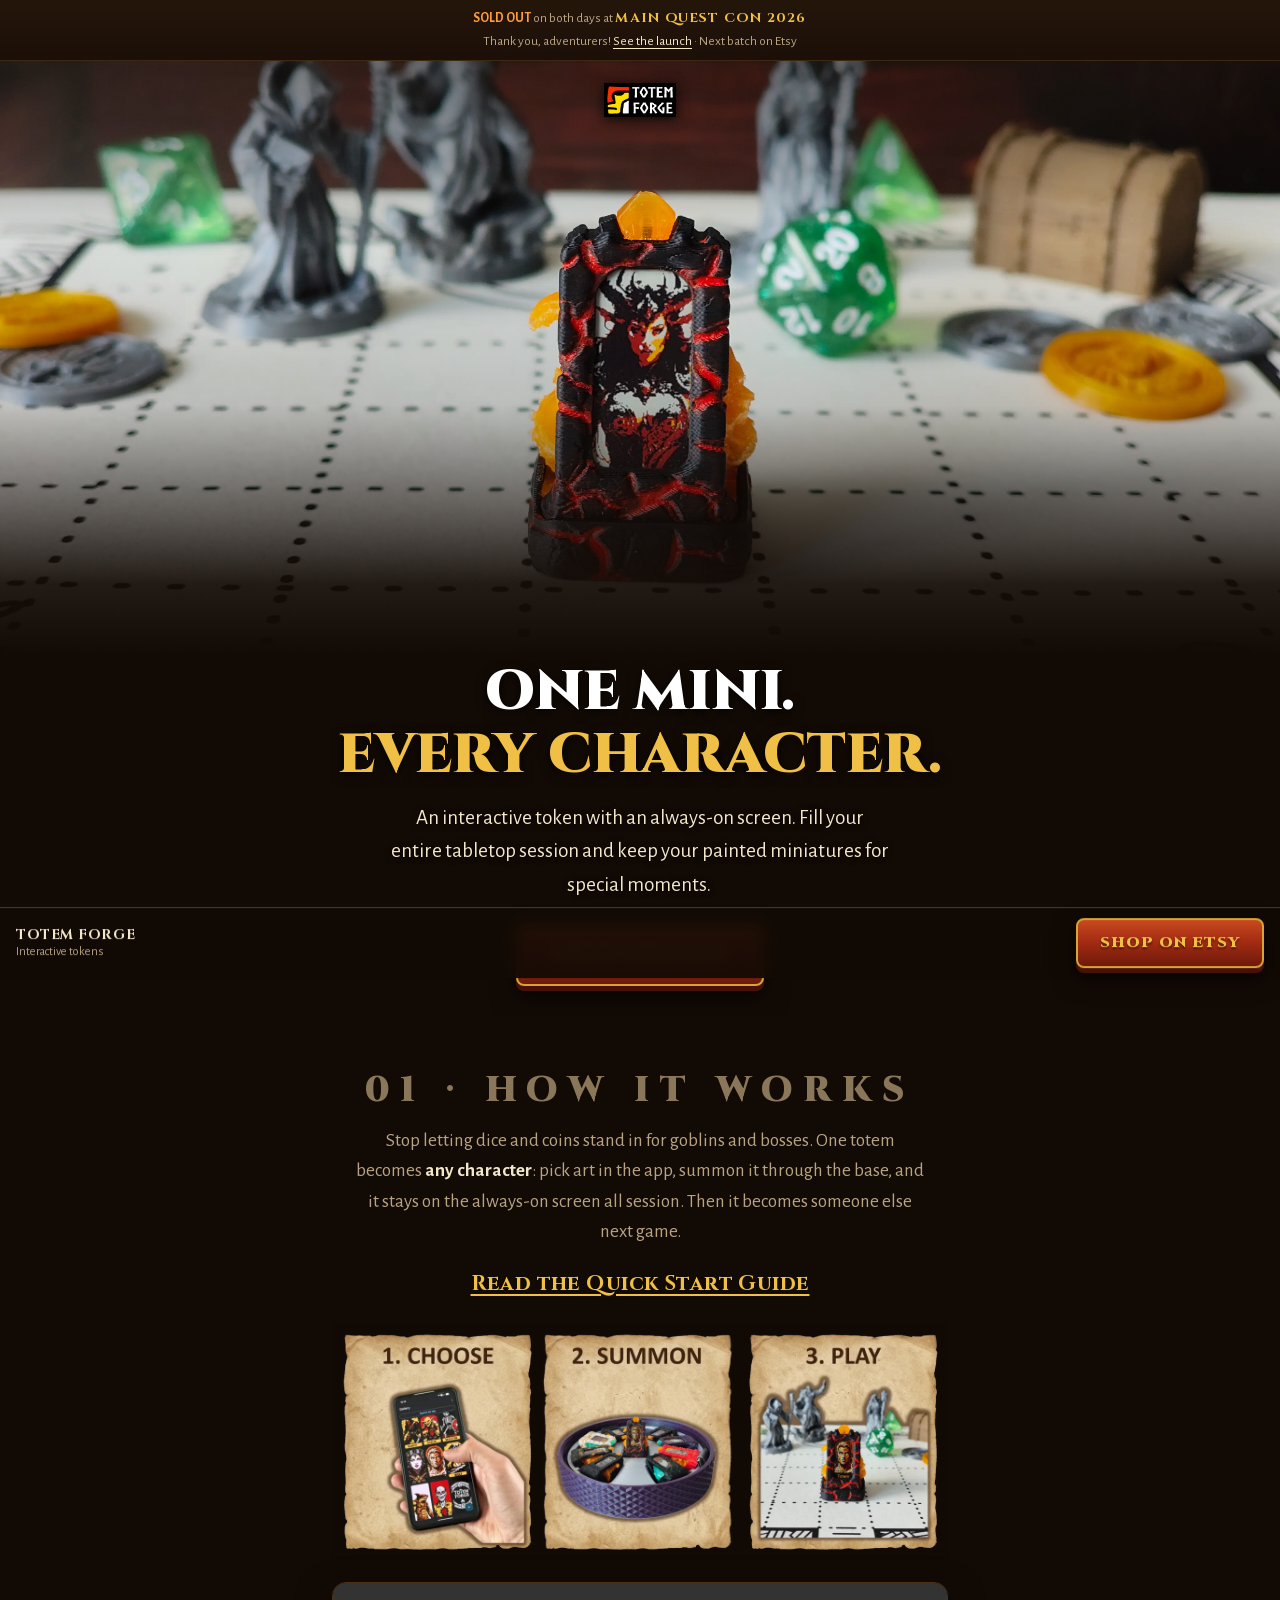
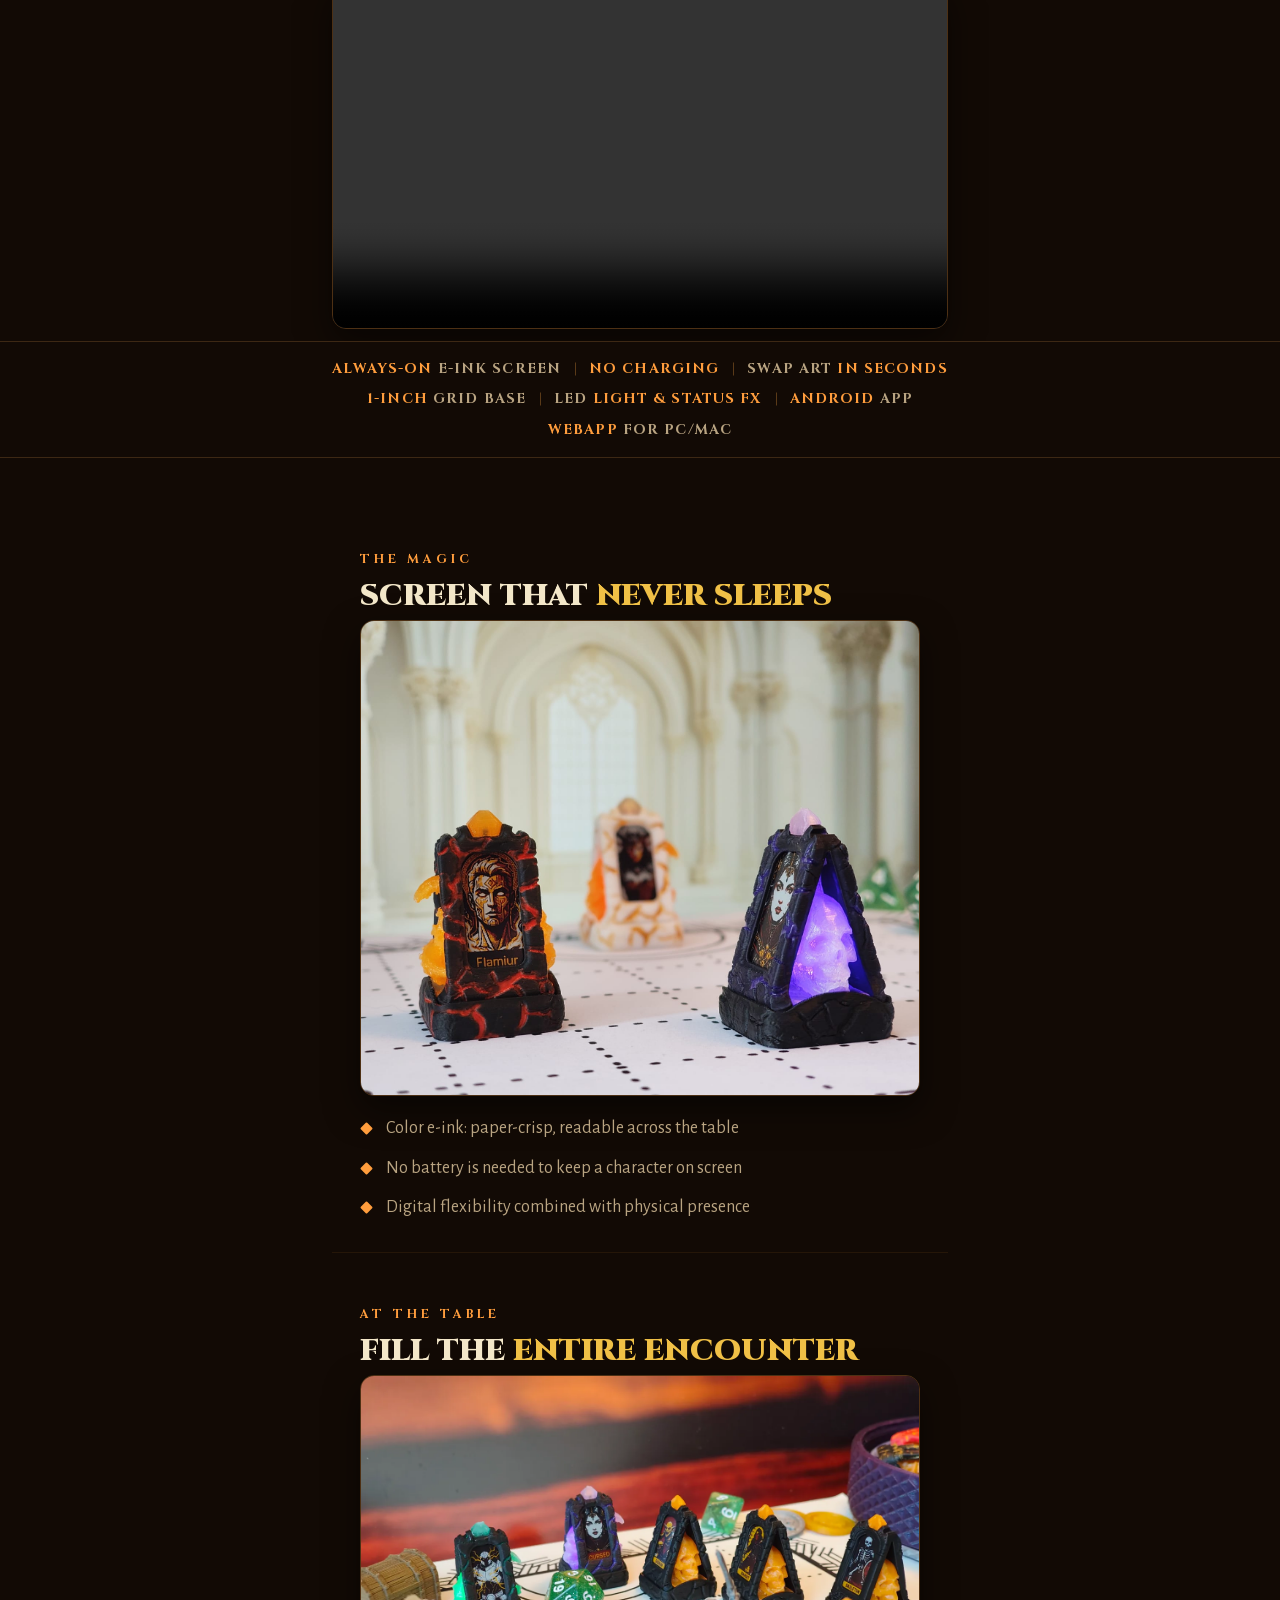
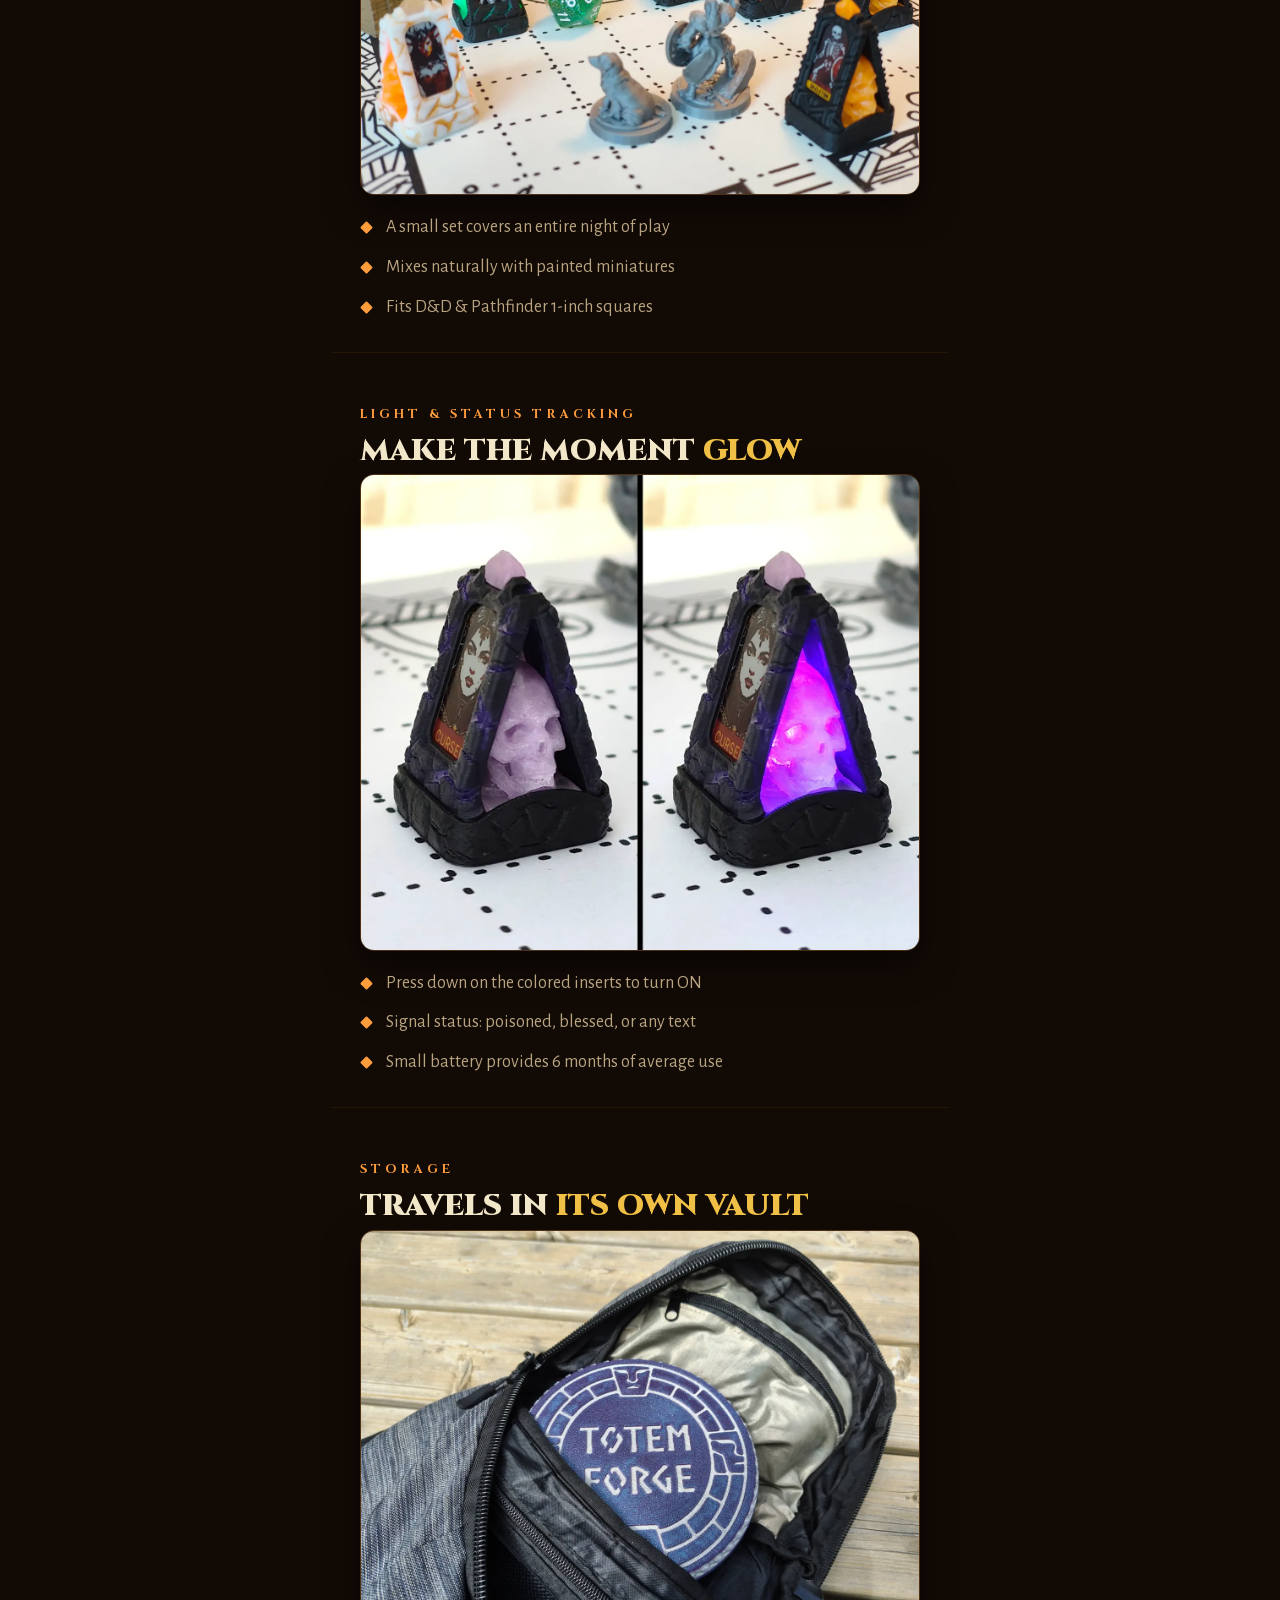
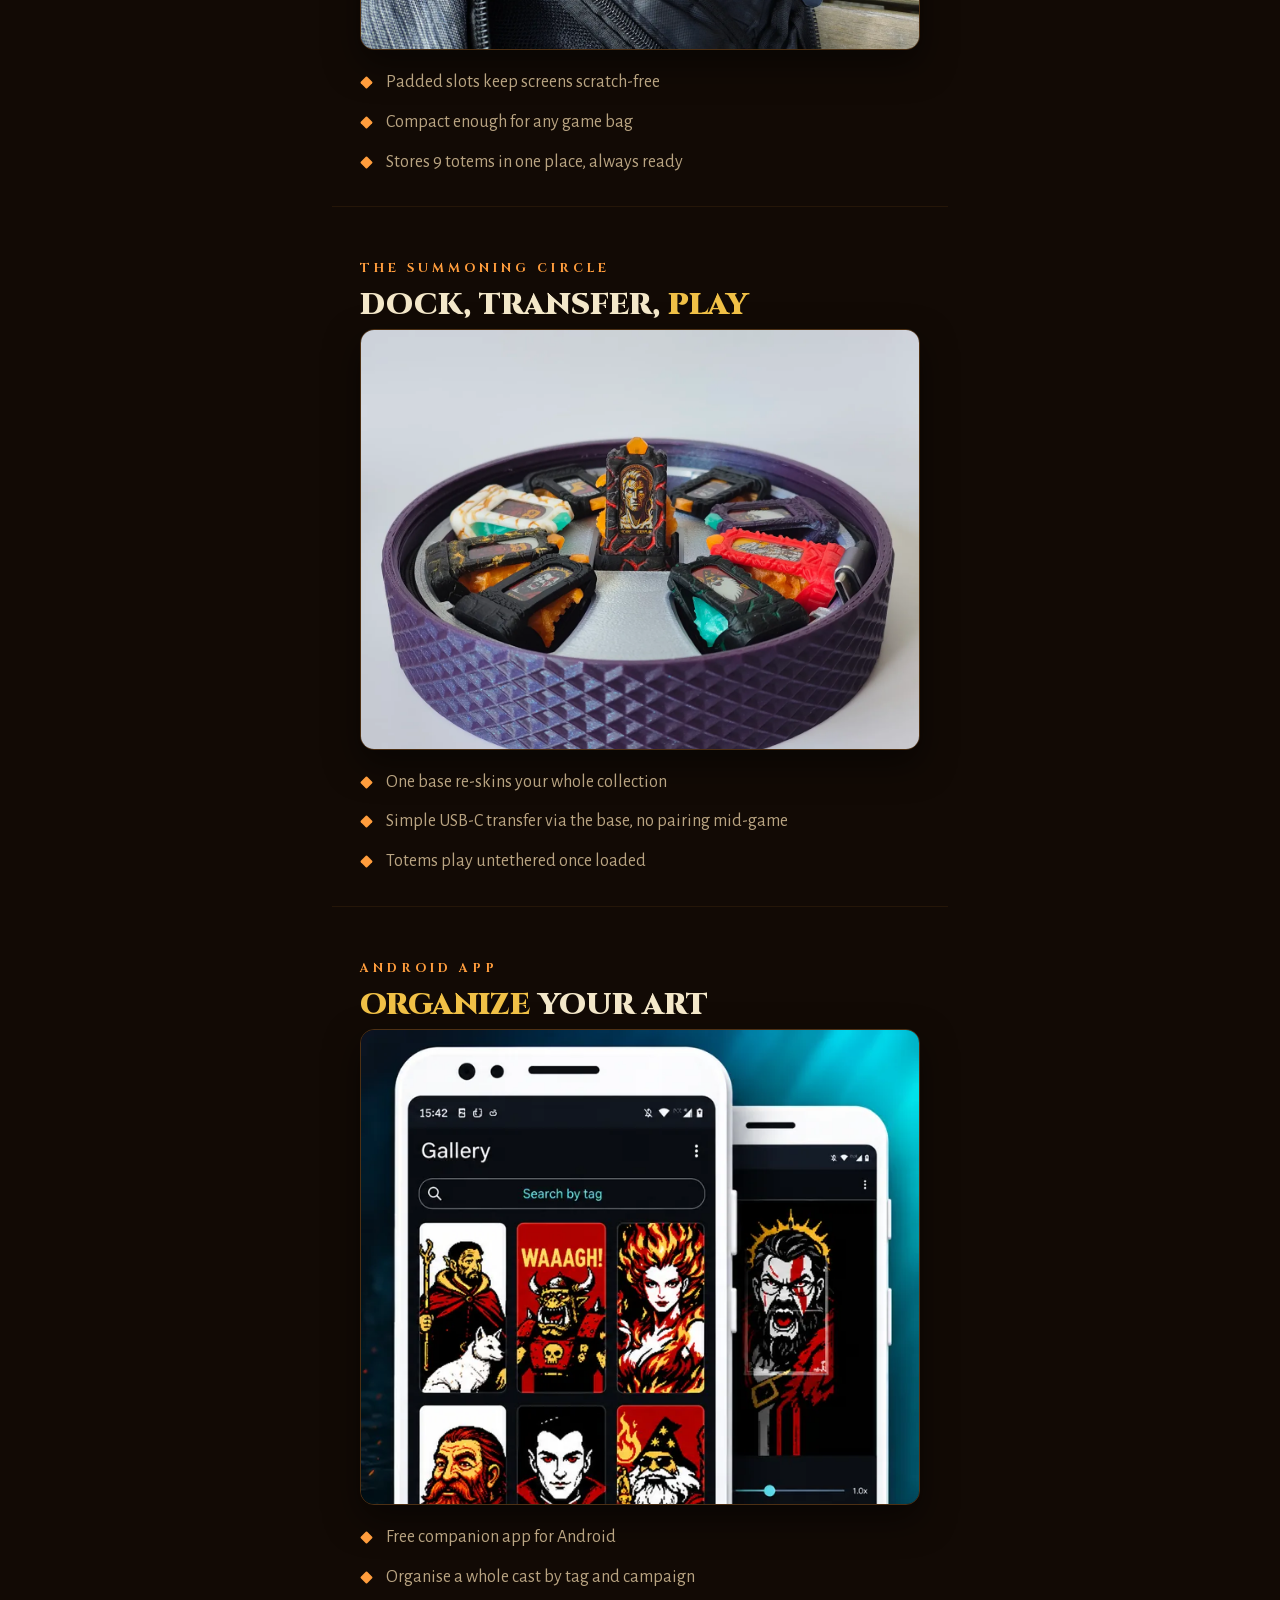
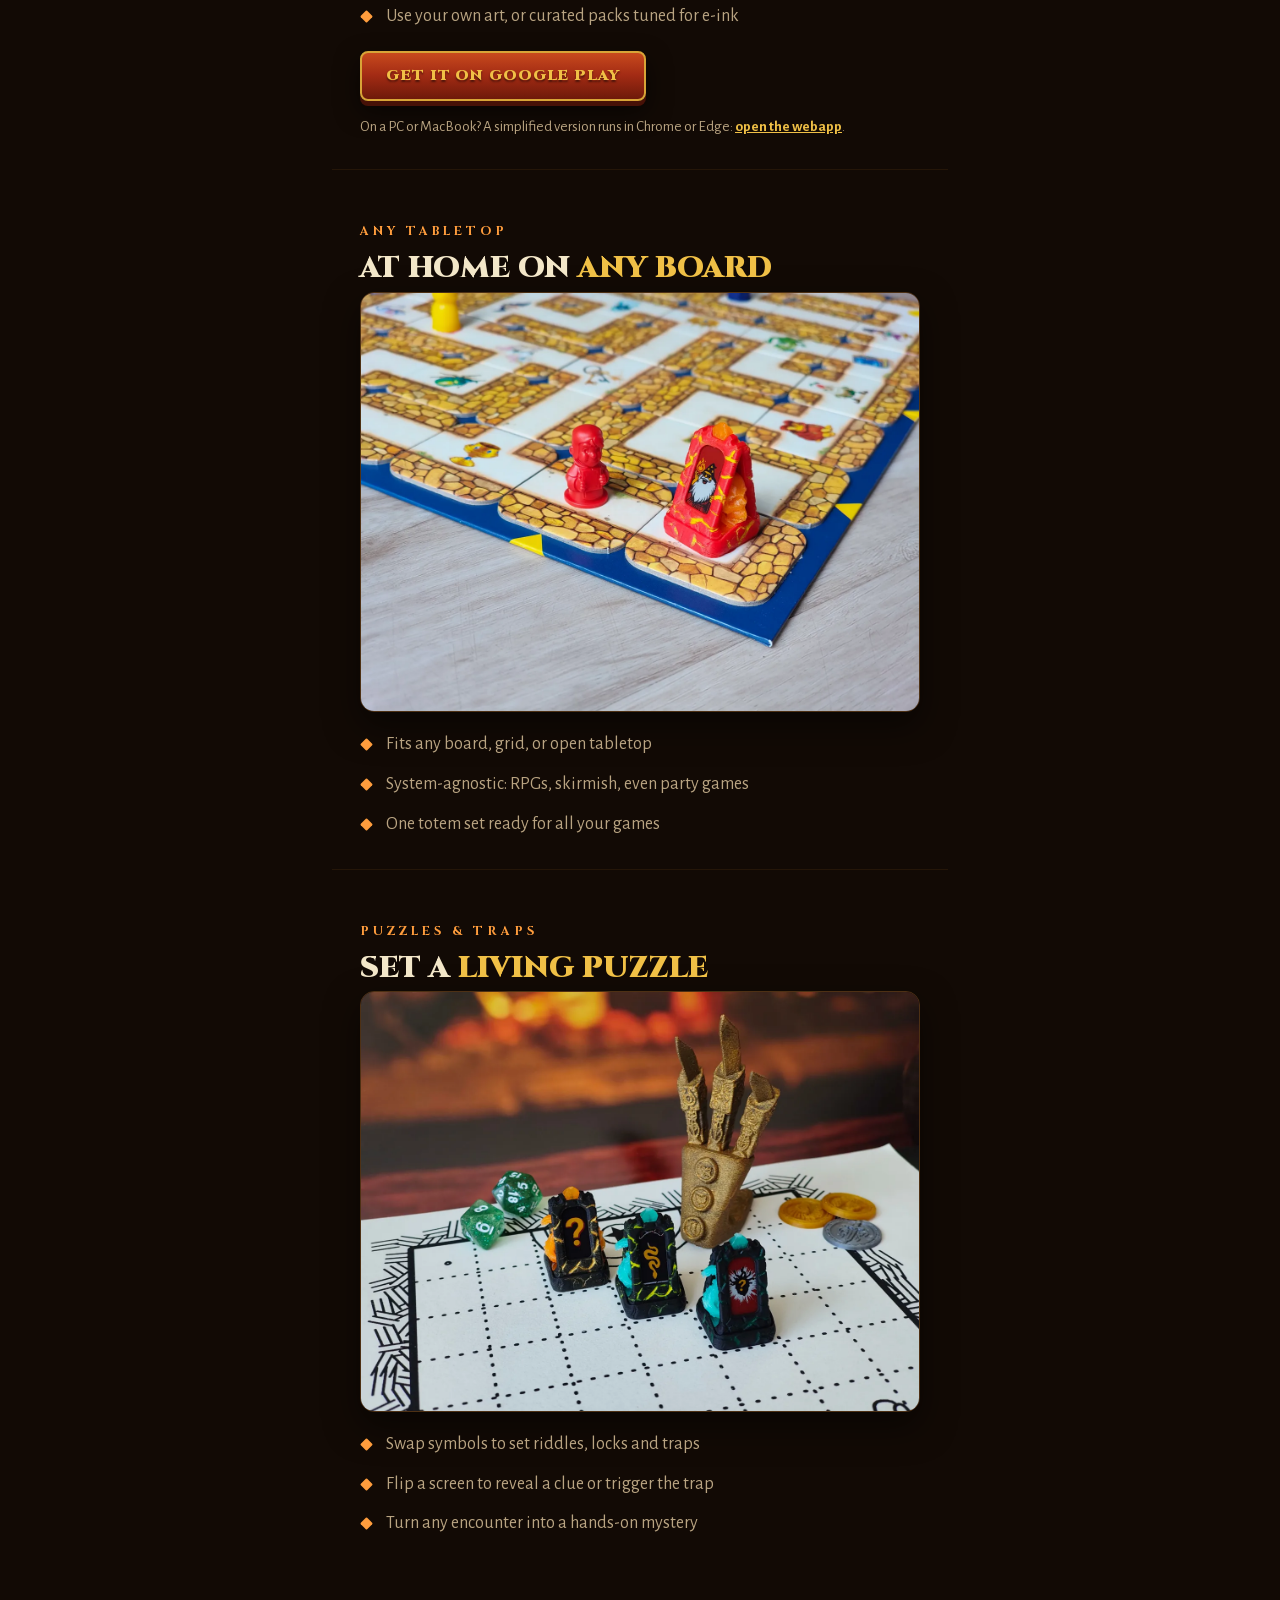
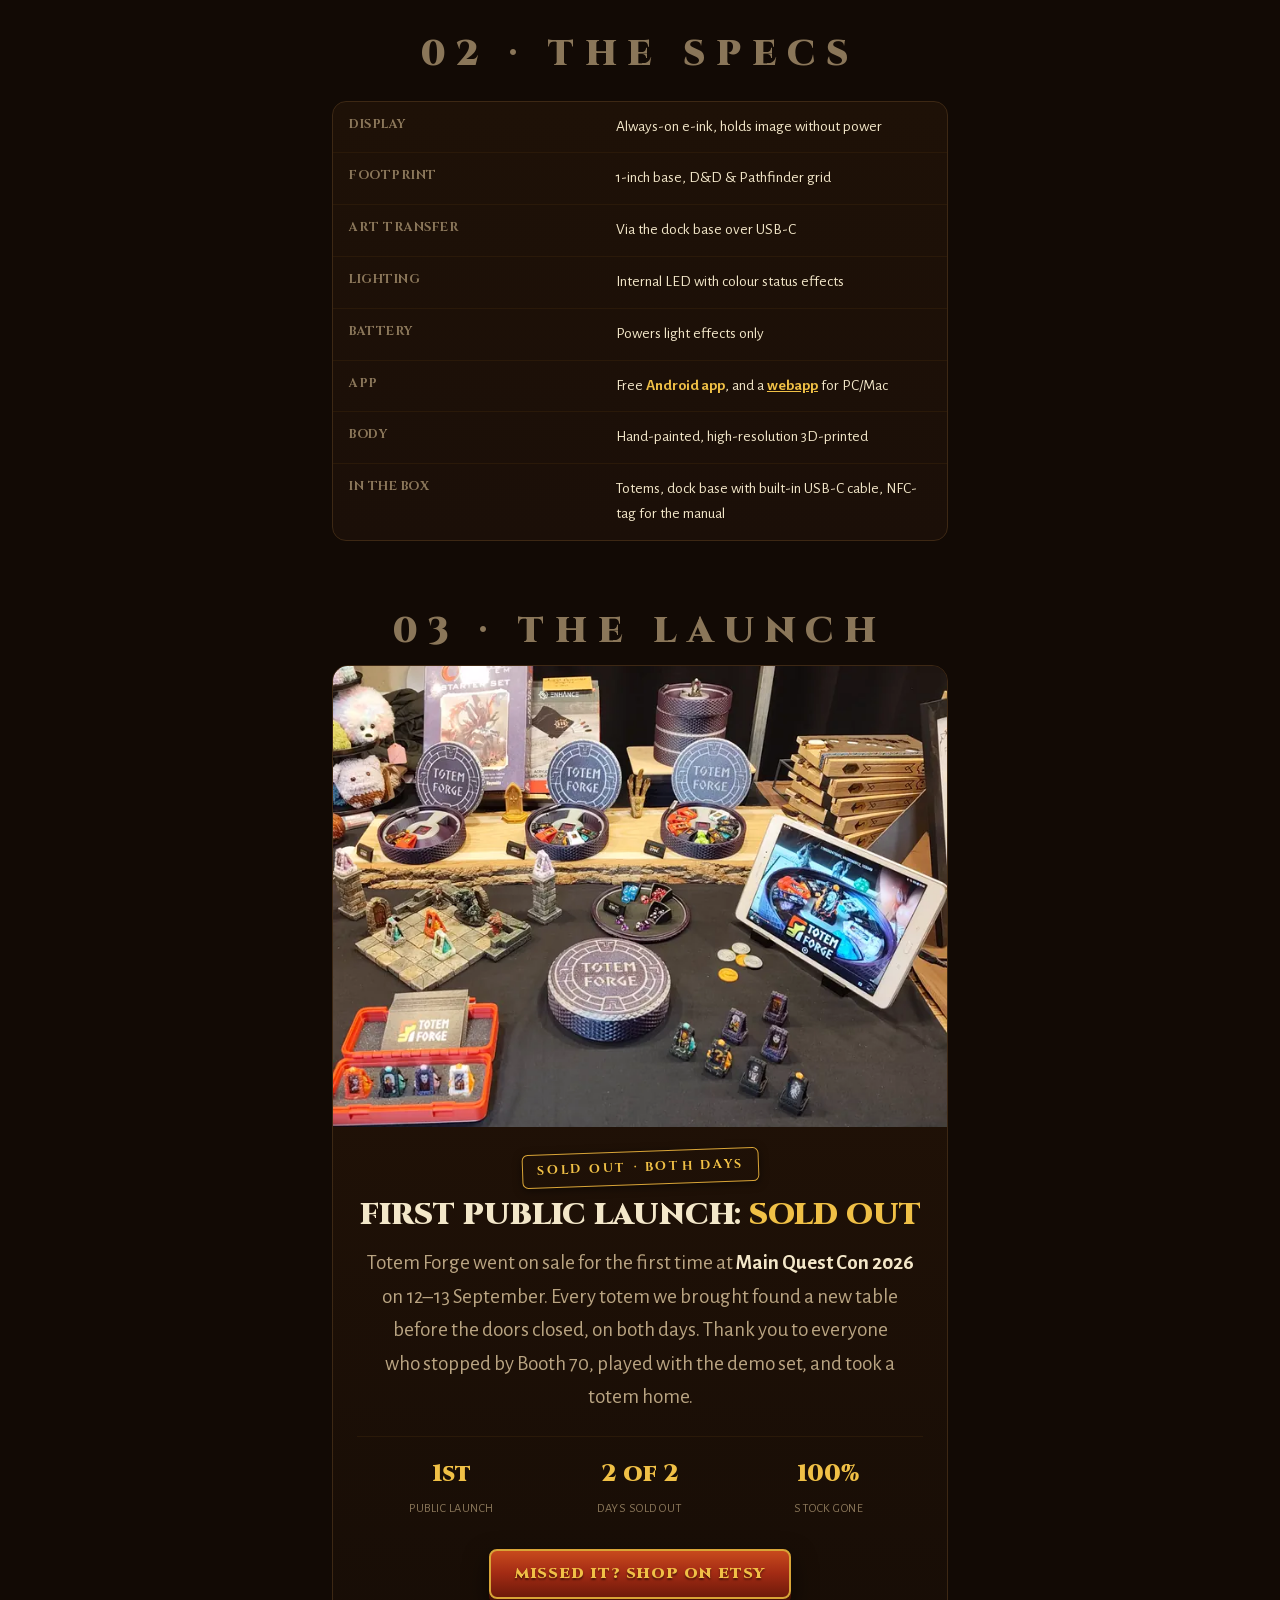
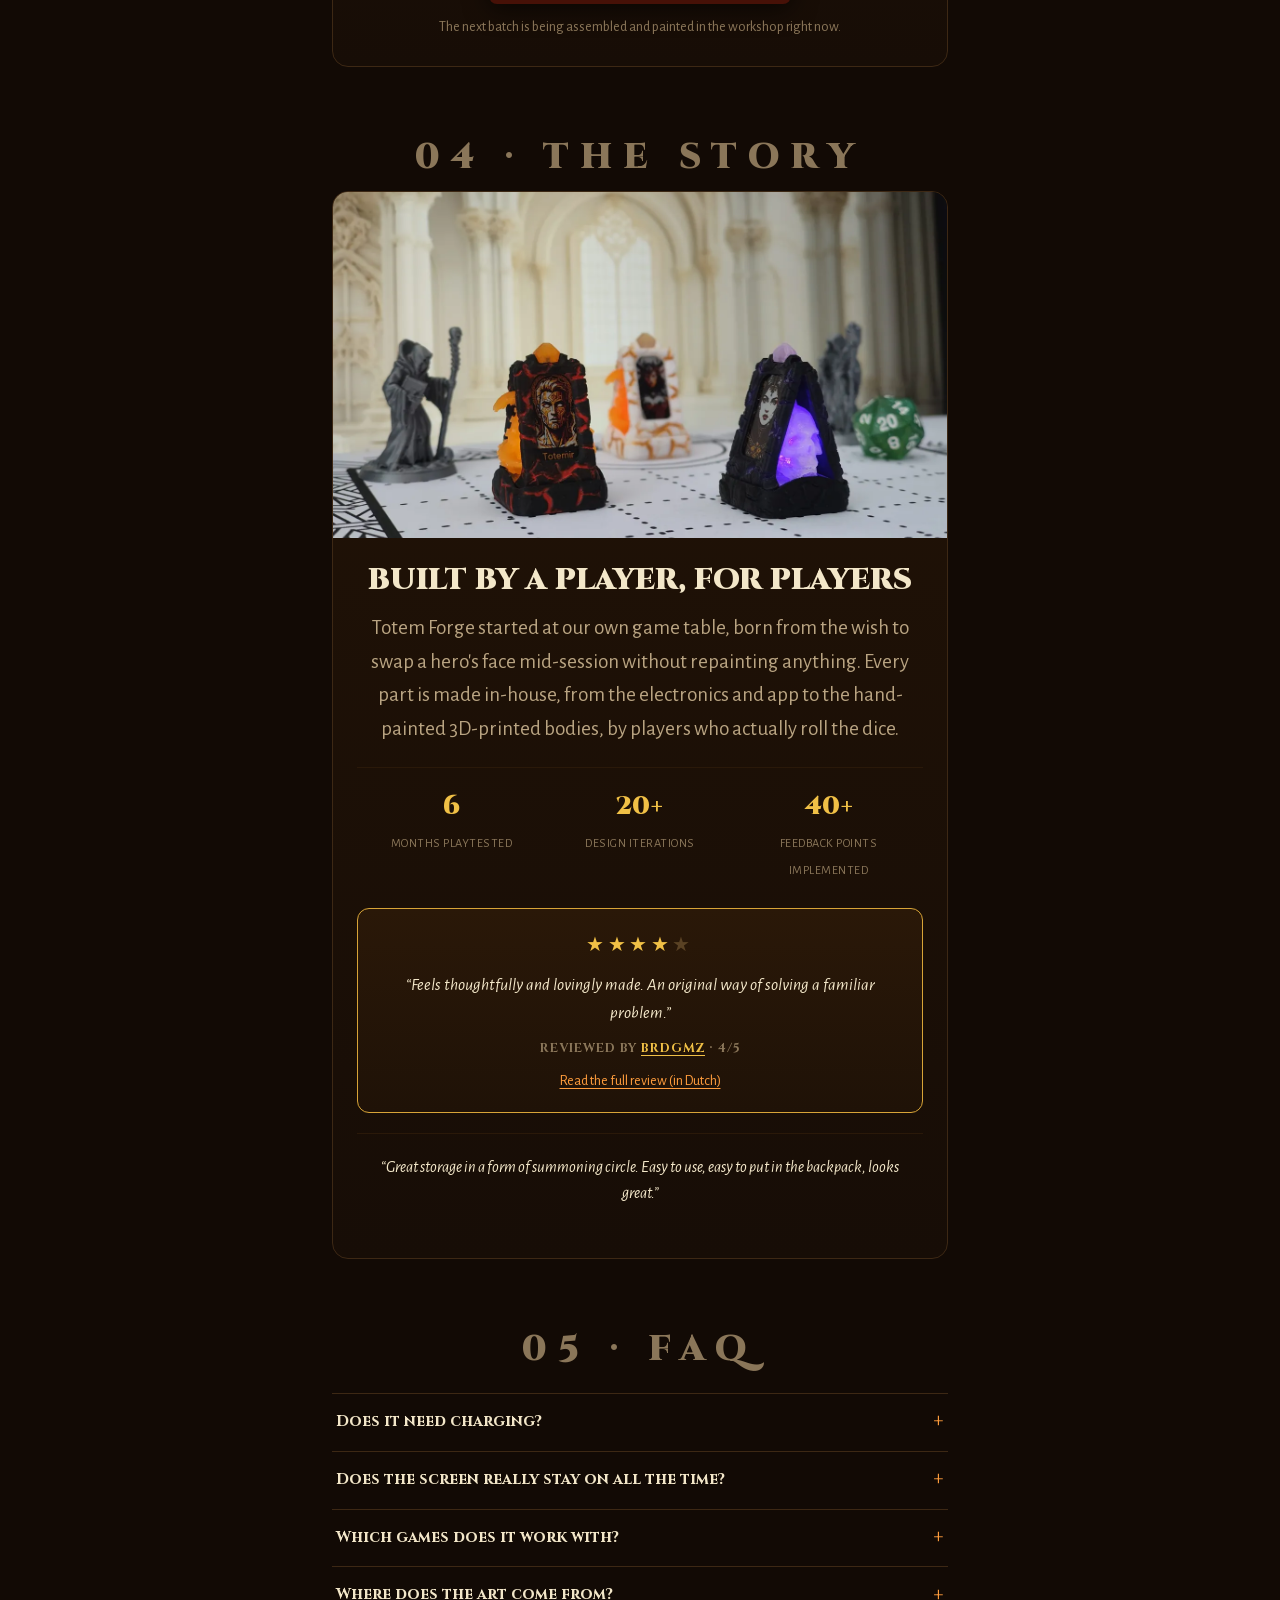
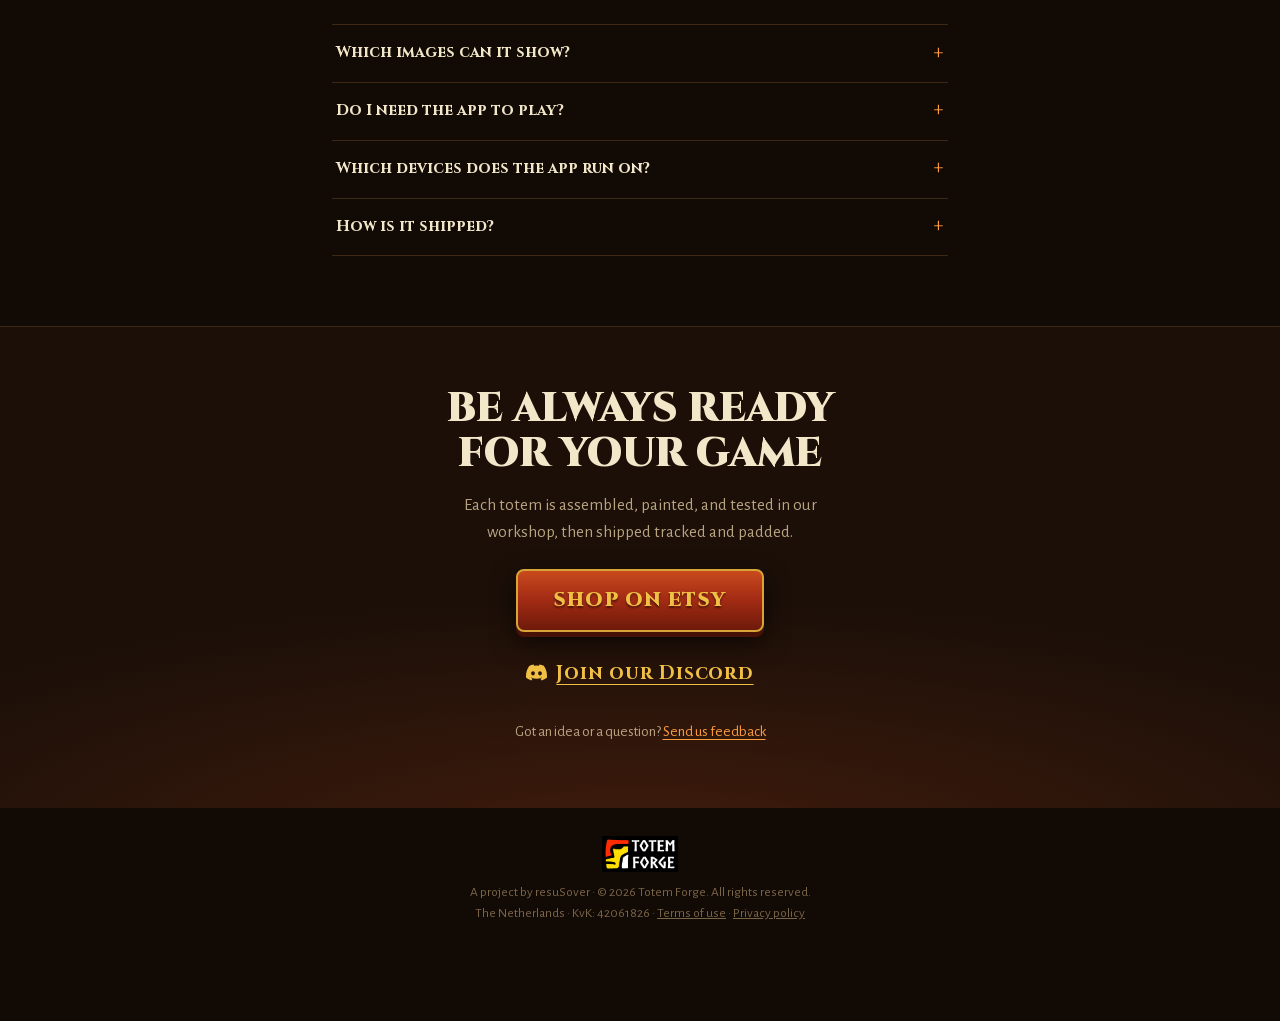
==== commit 9fcadabc: "Terms of use, privacy policy, self-hosted fonts, info@ contact - terms.html: copyright, your images," ====
--- a/index.html
+++ b/index.html
@@ -52,9 +52,7 @@
   ]
 }
 </script>
-<link rel="preconnect" href="https://fonts.googleapis.com">
-<link rel="preconnect" href="https://fonts.gstatic.com" crossorigin>
-<link href="https://fonts.googleapis.com/css2?family=Cinzel:wght@600;700;900&amp;family=Alegreya+Sans:ital,wght@0,400;0,500;0,700;1,400&amp;display=swap" rel="stylesheet">
+<link href="assets/fonts.css" rel="stylesheet">
 <style>
   :root {
     --night: #120a05;
@@ -899,7 +897,7 @@
 <footer data-screen-label="Footer">
   <img src="assets/logo-horizontal.png" alt="Totem Forge">
   <p>A project by resuSover · © 2026 Totem Forge. All rights reserved.<br>
-The Netherlands · KvK: 42061826</p>
+The Netherlands · KvK: 42061826 · <a href="terms.html" style="color:inherit">Terms of use</a> · <a href="privacy.html" style="color:inherit">Privacy policy</a></p>
 </footer>
 
 <!-- ============ Sticky buy bar ============ -->
@@ -912,7 +910,7 @@
   (function () {
     var a = document.getElementById("feedbackMail");
     if (!a) return;
-    var addr = ["sales", "totemforge.nl"].join("@");
+    var addr = ["info", "totemforge.nl"].join("@");
     a.href = "mail" + "to:" + addr;
   })();
 
--- a/assets/fonts.css
+++ b/assets/fonts.css
@@ -0,0 +1,46 @@
+/* Cinzel and Alegreya Sans (SIL Open Font License), served from this site instead of Google Fonts */
+@font-face { font-family: 'Alegreya Sans'; font-style: italic; font-weight: 400; font-display: swap;
+  src: url(fonts/AlegreyaSans-400i-latin-ext.woff2) format('woff2'); unicode-range: U+0100-02BA, U+02BD-02C5, U+02C7-02CC, U+02CE-02D7, U+02DD-02FF, U+0304, U+0308, U+0329, U+1D00-1DBF, U+1E00-1E9F, U+1EF2-1EFF, U+2020, U+20A0-20AB, U+20AD-20C4, U+2113, U+2C60-2C7F, U+A720-A7FF; }
+@font-face { font-family: 'Alegreya Sans'; font-style: italic; font-weight: 400; font-display: swap;
+  src: url(fonts/AlegreyaSans-400i-latin.woff2) format('woff2'); unicode-range: U+0000-00FF, U+0131, U+0152-0153, U+02BB-02BC, U+02C6, U+02DA, U+02DC, U+0304, U+0308, U+0329, U+2000-206F, U+20AC, U+2122, U+2191, U+2193, U+2212, U+2215, U+FEFF, U+FFFD; }
+@font-face { font-family: 'Alegreya Sans'; font-style: normal; font-weight: 400; font-display: swap;
+  src: url(fonts/AlegreyaSans-400-latin-ext.woff2) format('woff2'); unicode-range: U+0100-02BA, U+02BD-02C5, U+02C7-02CC, U+02CE-02D7, U+02DD-02FF, U+0304, U+0308, U+0329, U+1D00-1DBF, U+1E00-1E9F, U+1EF2-1EFF, U+2020, U+20A0-20AB, U+20AD-20C4, U+2113, U+2C60-2C7F, U+A720-A7FF; }
+@font-face { font-family: 'Alegreya Sans'; font-style: normal; font-weight: 400; font-display: swap;
+  src: url(fonts/AlegreyaSans-400-latin.woff2) format('woff2'); unicode-range: U+0000-00FF, U+0131, U+0152-0153, U+02BB-02BC, U+02C6, U+02DA, U+02DC, U+0304, U+0308, U+0329, U+2000-206F, U+20AC, U+2122, U+2191, U+2193, U+2212, U+2215, U+FEFF, U+FFFD; }
+@font-face { font-family: 'Alegreya Sans'; font-style: normal; font-weight: 500; font-display: swap;
+  src: url(fonts/AlegreyaSans-500-latin-ext.woff2) format('woff2'); unicode-range: U+0100-02BA, U+02BD-02C5, U+02C7-02CC, U+02CE-02D7, U+02DD-02FF, U+0304, U+0308, U+0329, U+1D00-1DBF, U+1E00-1E9F, U+1EF2-1EFF, U+2020, U+20A0-20AB, U+20AD-20C4, U+2113, U+2C60-2C7F, U+A720-A7FF; }
+@font-face { font-family: 'Alegreya Sans'; font-style: normal; font-weight: 500; font-display: swap;
+  src: url(fonts/AlegreyaSans-500-latin.woff2) format('woff2'); unicode-range: U+0000-00FF, U+0131, U+0152-0153, U+02BB-02BC, U+02C6, U+02DA, U+02DC, U+0304, U+0308, U+0329, U+2000-206F, U+20AC, U+2122, U+2191, U+2193, U+2212, U+2215, U+FEFF, U+FFFD; }
+@font-face { font-family: 'Alegreya Sans'; font-style: normal; font-weight: 700; font-display: swap;
+  src: url(fonts/AlegreyaSans-700-latin-ext.woff2) format('woff2'); unicode-range: U+0100-02BA, U+02BD-02C5, U+02C7-02CC, U+02CE-02D7, U+02DD-02FF, U+0304, U+0308, U+0329, U+1D00-1DBF, U+1E00-1E9F, U+1EF2-1EFF, U+2020, U+20A0-20AB, U+20AD-20C4, U+2113, U+2C60-2C7F, U+A720-A7FF; }
+@font-face { font-family: 'Alegreya Sans'; font-style: normal; font-weight: 700; font-display: swap;
+  src: url(fonts/AlegreyaSans-700-latin.woff2) format('woff2'); unicode-range: U+0000-00FF, U+0131, U+0152-0153, U+02BB-02BC, U+02C6, U+02DA, U+02DC, U+0304, U+0308, U+0329, U+2000-206F, U+20AC, U+2122, U+2191, U+2193, U+2212, U+2215, U+FEFF, U+FFFD; }
+@font-face { font-family: 'Cinzel'; font-style: normal; font-weight: 600; font-display: swap;
+  src: url(fonts/Cinzel-600-latin-ext.woff2) format('woff2'); unicode-range: U+0100-02BA, U+02BD-02C5, U+02C7-02CC, U+02CE-02D7, U+02DD-02FF, U+0304, U+0308, U+0329, U+1D00-1DBF, U+1E00-1E9F, U+1EF2-1EFF, U+2020, U+20A0-20AB, U+20AD-20C4, U+2113, U+2C60-2C7F, U+A720-A7FF; }
+@font-face { font-family: 'Cinzel'; font-style: normal; font-weight: 600; font-display: swap;
+  src: url(fonts/Cinzel-600-latin.woff2) format('woff2'); unicode-range: U+0000-00FF, U+0131, U+0152-0153, U+02BB-02BC, U+02C6, U+02DA, U+02DC, U+0304, U+0308, U+0329, U+2000-206F, U+20AC, U+2122, U+2191, U+2193, U+2212, U+2215, U+FEFF, U+FFFD; }
+@font-face { font-family: 'Cinzel'; font-style: normal; font-weight: 700; font-display: swap;
+  src: url(fonts/Cinzel-700-latin-ext.woff2) format('woff2'); unicode-range: U+0100-02BA, U+02BD-02C5, U+02C7-02CC, U+02CE-02D7, U+02DD-02FF, U+0304, U+0308, U+0329, U+1D00-1DBF, U+1E00-1E9F, U+1EF2-1EFF, U+2020, U+20A0-20AB, U+20AD-20C4, U+2113, U+2C60-2C7F, U+A720-A7FF; }
+@font-face { font-family: 'Cinzel'; font-style: normal; font-weight: 700; font-display: swap;
+  src: url(fonts/Cinzel-700-latin.woff2) format('woff2'); unicode-range: U+0000-00FF, U+0131, U+0152-0153, U+02BB-02BC, U+02C6, U+02DA, U+02DC, U+0304, U+0308, U+0329, U+2000-206F, U+20AC, U+2122, U+2191, U+2193, U+2212, U+2215, U+FEFF, U+FFFD; }
+@font-face { font-family: 'Cinzel'; font-style: normal; font-weight: 900; font-display: swap;
+  src: url(fonts/Cinzel-900-latin-ext.woff2) format('woff2'); unicode-range: U+0100-02BA, U+02BD-02C5, U+02C7-02CC, U+02CE-02D7, U+02DD-02FF, U+0304, U+0308, U+0329, U+1D00-1DBF, U+1E00-1E9F, U+1EF2-1EFF, U+2020, U+20A0-20AB, U+20AD-20C4, U+2113, U+2C60-2C7F, U+A720-A7FF; }
+@font-face { font-family: 'Cinzel'; font-style: normal; font-weight: 900; font-display: swap;
+  src: url(fonts/Cinzel-900-latin.woff2) format('woff2'); unicode-range: U+0000-00FF, U+0131, U+0152-0153, U+02BB-02BC, U+02C6, U+02DA, U+02DC, U+0304, U+0308, U+0329, U+2000-206F, U+20AC, U+2122, U+2191, U+2193, U+2212, U+2215, U+FEFF, U+FFFD; }
+/* Chakra Petch and IBM Plex Sans (SIL Open Font License), used by the app demo */
+@font-face { font-family: 'Chakra Petch'; font-style: normal; font-weight: 500; font-display: swap;
+  src: url(fonts/ChakraPetch-500-latin-ext.woff2) format('woff2'); unicode-range: U+0100-02BA, U+02BD-02C5, U+02C7-02CC, U+02CE-02D7, U+02DD-02FF, U+0304, U+0308, U+0329, U+1D00-1DBF, U+1E00-1E9F, U+1EF2-1EFF, U+2020, U+20A0-20AB, U+20AD-20C4, U+2113, U+2C60-2C7F, U+A720-A7FF; }
+@font-face { font-family: 'Chakra Petch'; font-style: normal; font-weight: 500; font-display: swap;
+  src: url(fonts/ChakraPetch-500-latin.woff2) format('woff2'); unicode-range: U+0000-00FF, U+0131, U+0152-0153, U+02BB-02BC, U+02C6, U+02DA, U+02DC, U+0304, U+0308, U+0329, U+2000-206F, U+20AC, U+2122, U+2191, U+2193, U+2212, U+2215, U+FEFF, U+FFFD; }
+@font-face { font-family: 'Chakra Petch'; font-style: normal; font-weight: 700; font-display: swap;
+  src: url(fonts/ChakraPetch-700-latin-ext.woff2) format('woff2'); unicode-range: U+0100-02BA, U+02BD-02C5, U+02C7-02CC, U+02CE-02D7, U+02DD-02FF, U+0304, U+0308, U+0329, U+1D00-1DBF, U+1E00-1E9F, U+1EF2-1EFF, U+2020, U+20A0-20AB, U+20AD-20C4, U+2113, U+2C60-2C7F, U+A720-A7FF; }
+@font-face { font-family: 'Chakra Petch'; font-style: normal; font-weight: 700; font-display: swap;
+  src: url(fonts/ChakraPetch-700-latin.woff2) format('woff2'); unicode-range: U+0000-00FF, U+0131, U+0152-0153, U+02BB-02BC, U+02C6, U+02DA, U+02DC, U+0304, U+0308, U+0329, U+2000-206F, U+20AC, U+2122, U+2191, U+2193, U+2212, U+2215, U+FEFF, U+FFFD; }
+@font-face { font-family: 'IBM Plex Sans'; font-style: normal; font-weight: 400; font-display: swap;
+  src: url(fonts/IBMPlexSans-400-latin-ext.woff2) format('woff2'); unicode-range: U+0100-02BA, U+02BD-02C5, U+02C7-02CC, U+02CE-02D7, U+02DD-02FF, U+0304, U+0308, U+0329, U+1D00-1DBF, U+1E00-1E9F, U+1EF2-1EFF, U+2020, U+20A0-20AB, U+20AD-20C4, U+2113, U+2C60-2C7F, U+A720-A7FF; }
+@font-face { font-family: 'IBM Plex Sans'; font-style: normal; font-weight: 400; font-display: swap;
+  src: url(fonts/IBMPlexSans-400-latin.woff2) format('woff2'); unicode-range: U+0000-00FF, U+0131, U+0152-0153, U+02BB-02BC, U+02C6, U+02DA, U+02DC, U+0304, U+0308, U+0329, U+2000-206F, U+20AC, U+2122, U+2191, U+2193, U+2212, U+2215, U+FEFF, U+FFFD; }
+@font-face { font-family: 'IBM Plex Sans'; font-style: normal; font-weight: 500; font-display: swap;
+  src: url(fonts/IBMPlexSans-500-latin-ext.woff2) format('woff2'); unicode-range: U+0100-02BA, U+02BD-02C5, U+02C7-02CC, U+02CE-02D7, U+02DD-02FF, U+0304, U+0308, U+0329, U+1D00-1DBF, U+1E00-1E9F, U+1EF2-1EFF, U+2020, U+20A0-20AB, U+20AD-20C4, U+2113, U+2C60-2C7F, U+A720-A7FF; }
+@font-face { font-family: 'IBM Plex Sans'; font-style: normal; font-weight: 500; font-display: swap;
+  src: url(fonts/IBMPlexSans-500-latin.woff2) format('woff2'); unicode-range: U+0000-00FF, U+0131, U+0152-0153, U+02BB-02BC, U+02C6, U+02DA, U+02DC, U+0304, U+0308, U+0329, U+2000-206F, U+20AC, U+2122, U+2191, U+2193, U+2212, U+2215, U+FEFF, U+FFFD; }
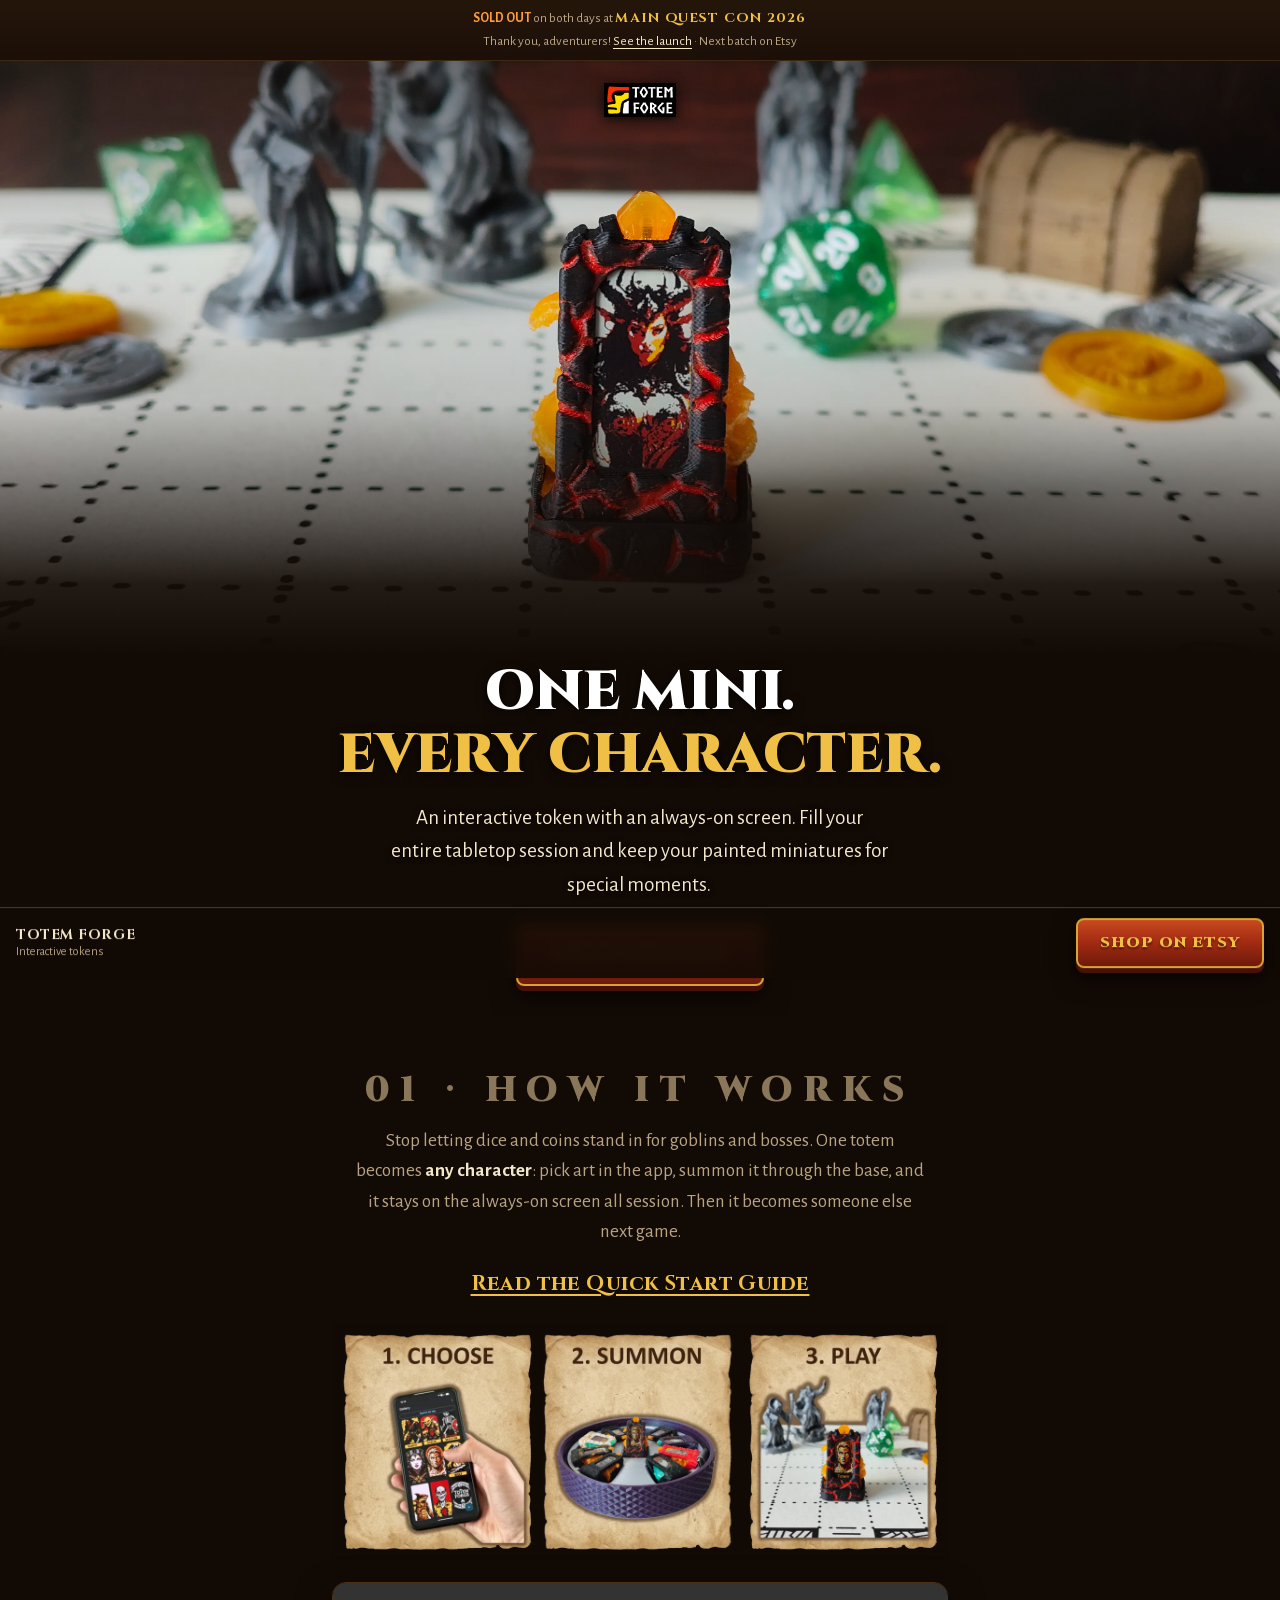
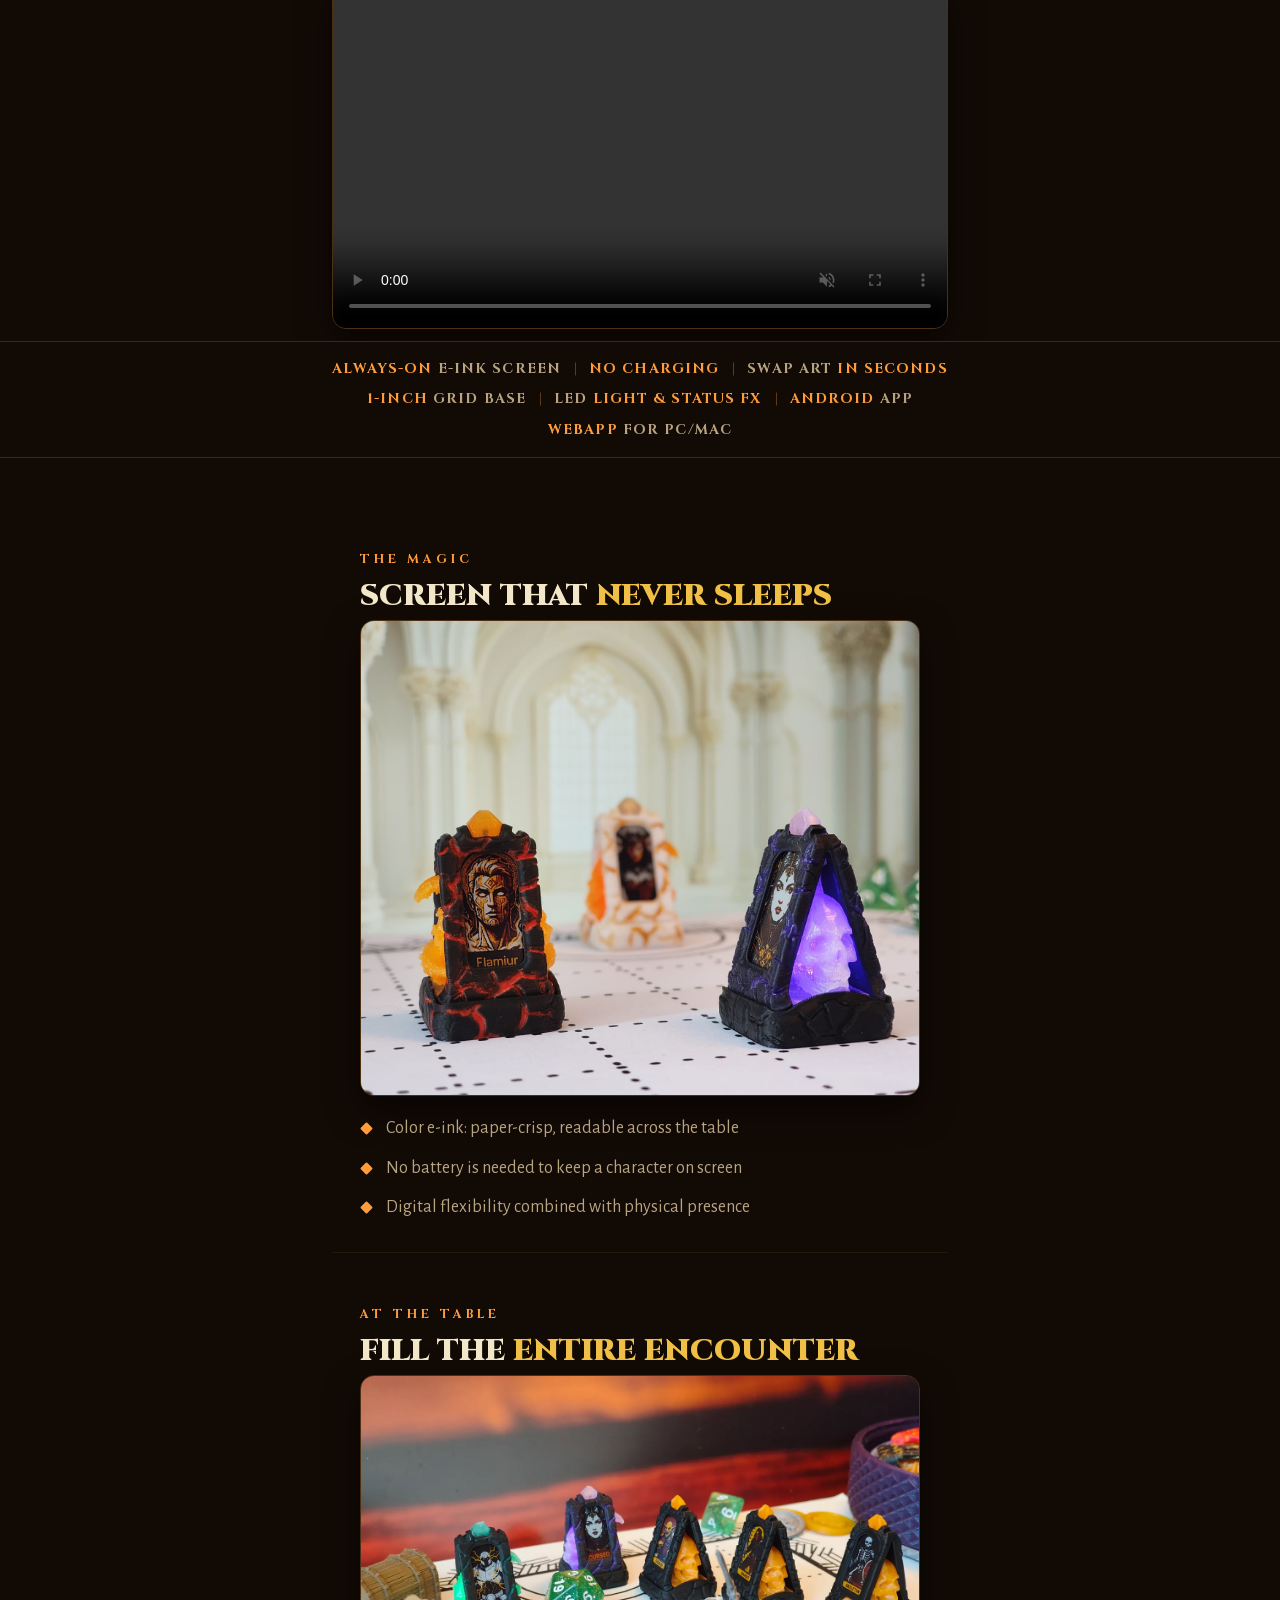
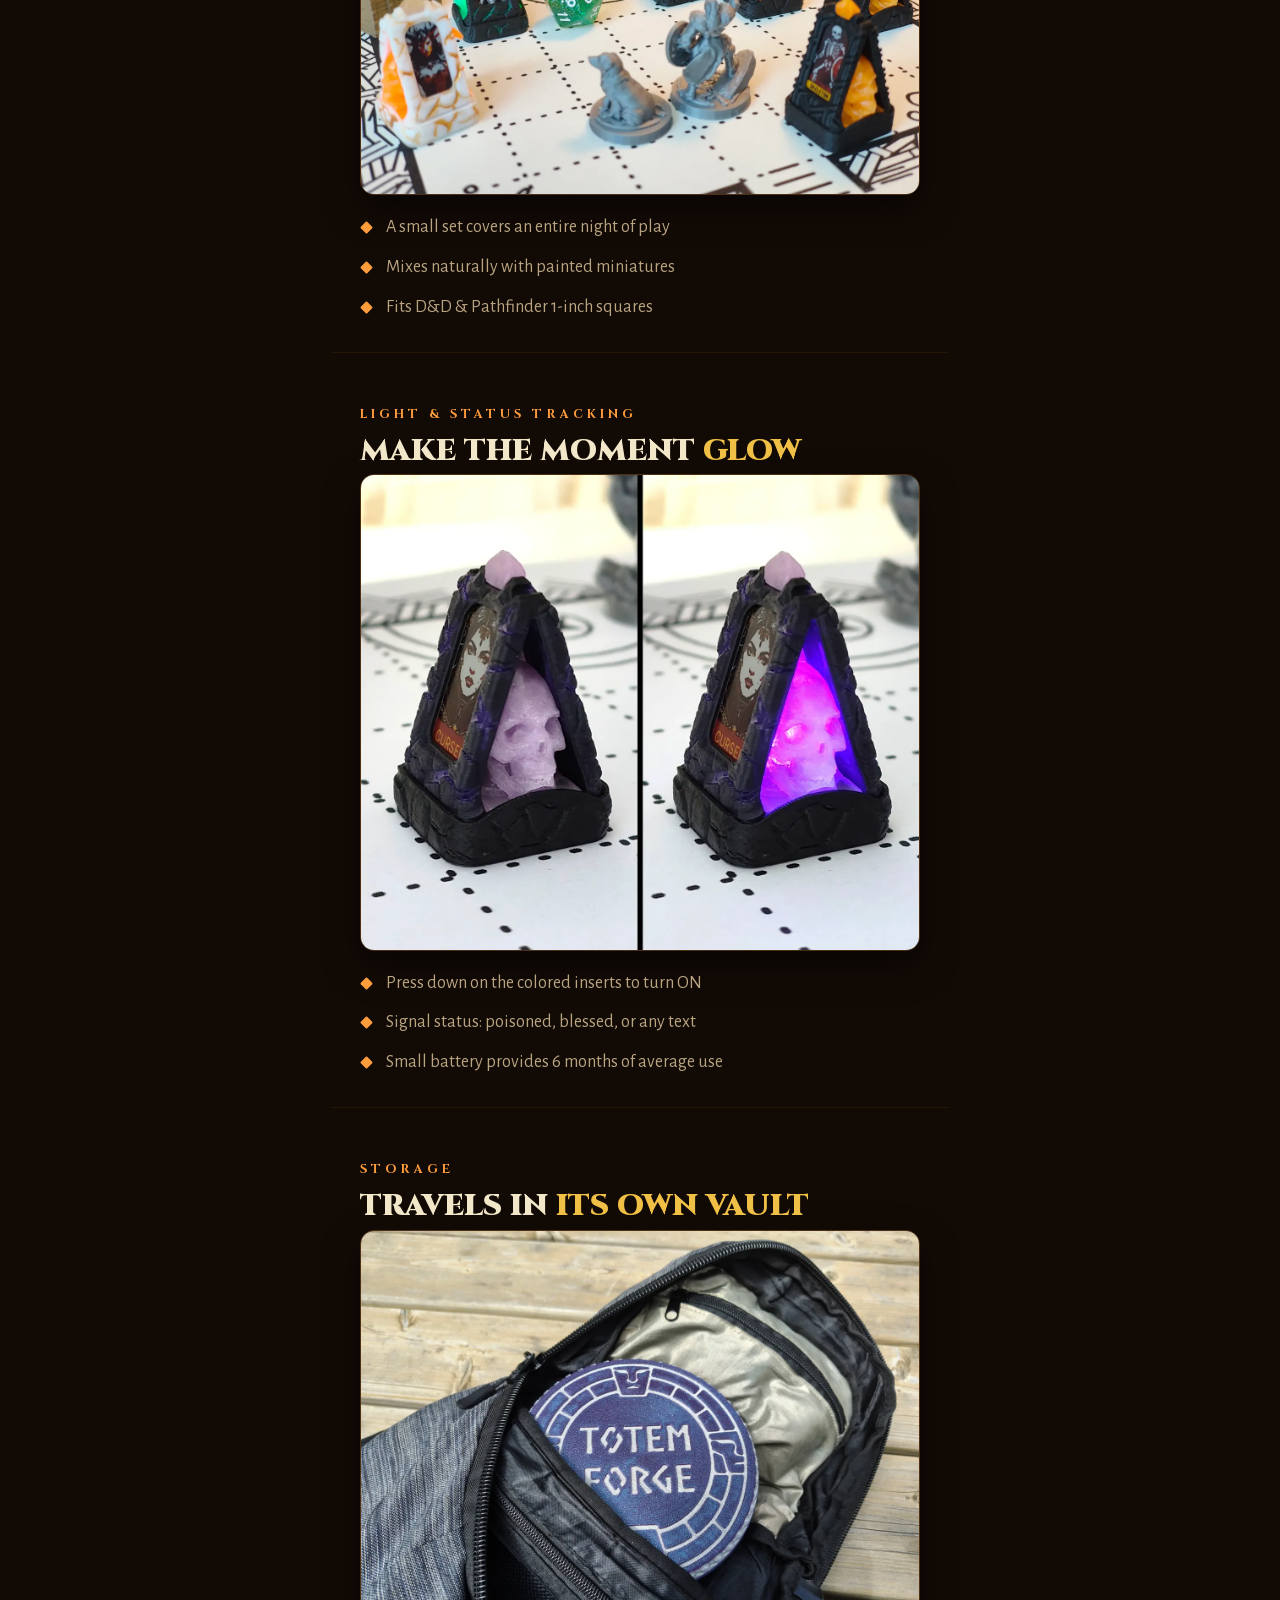
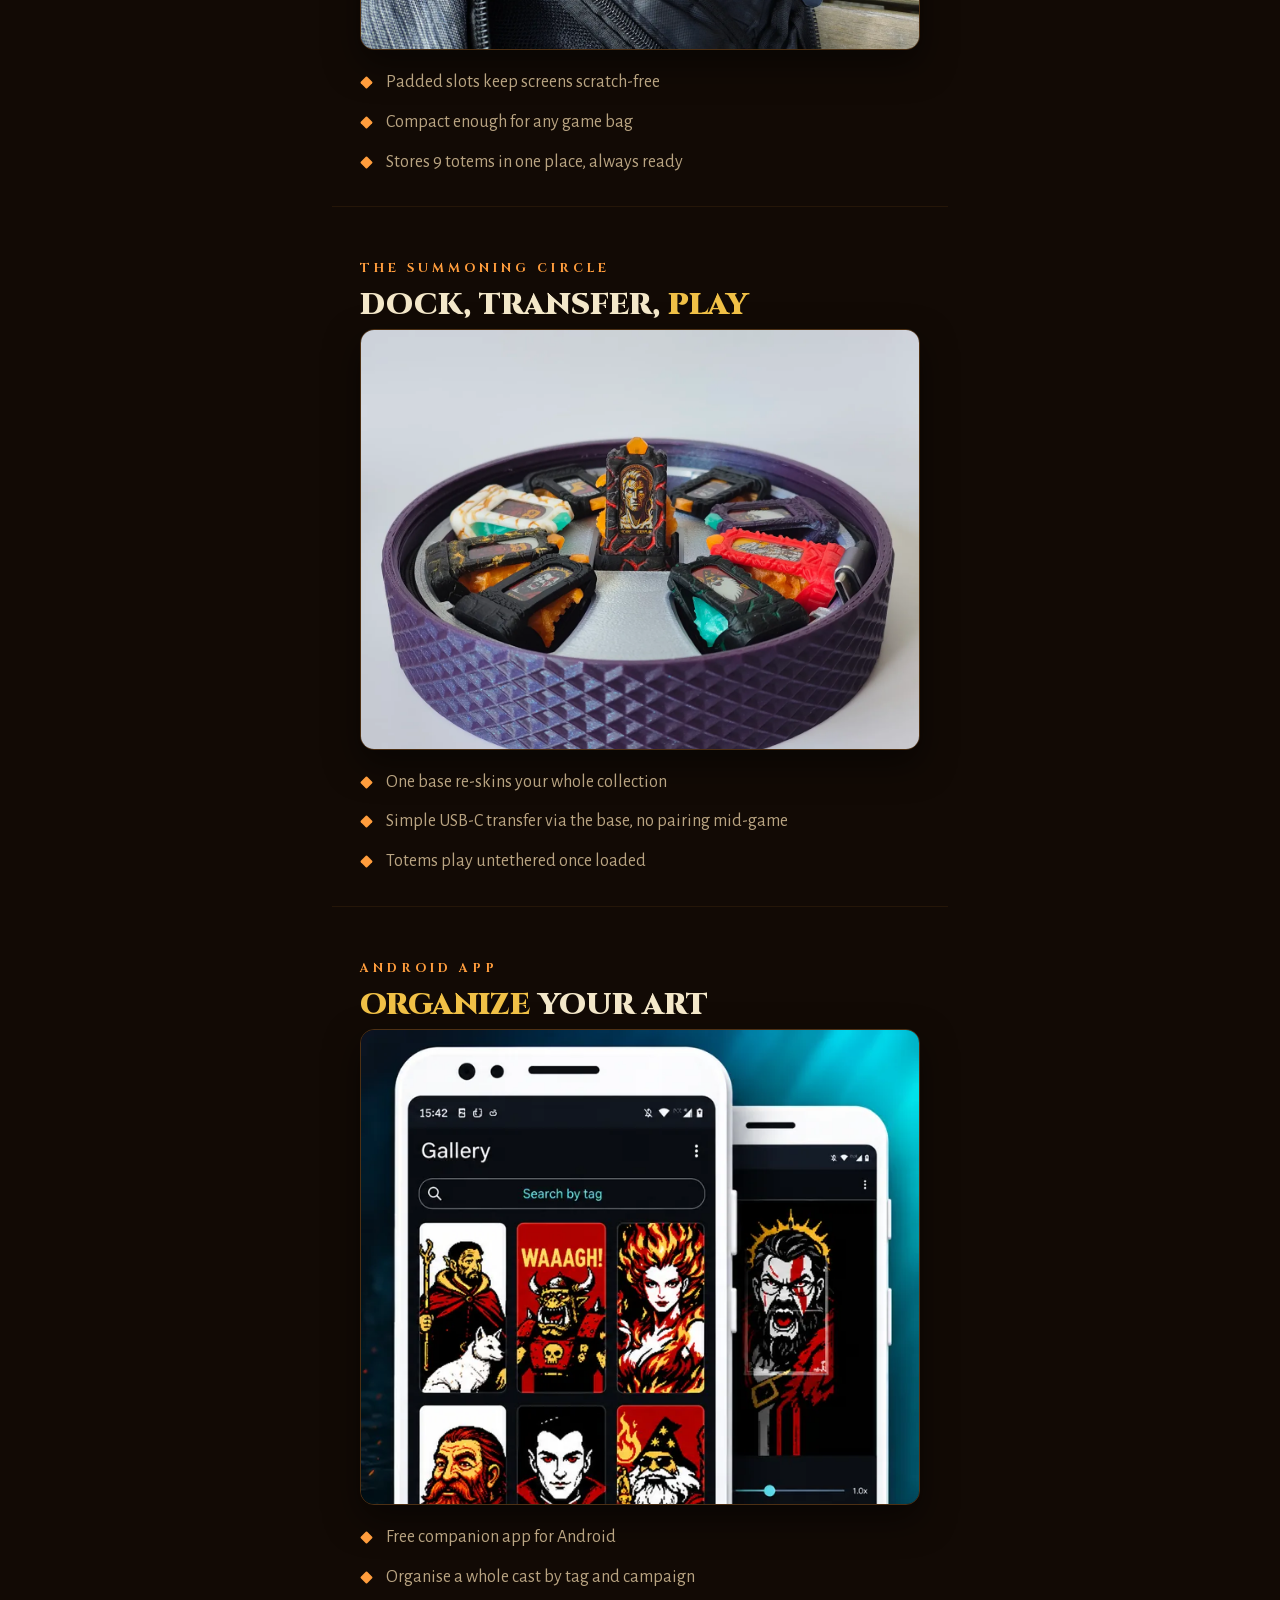
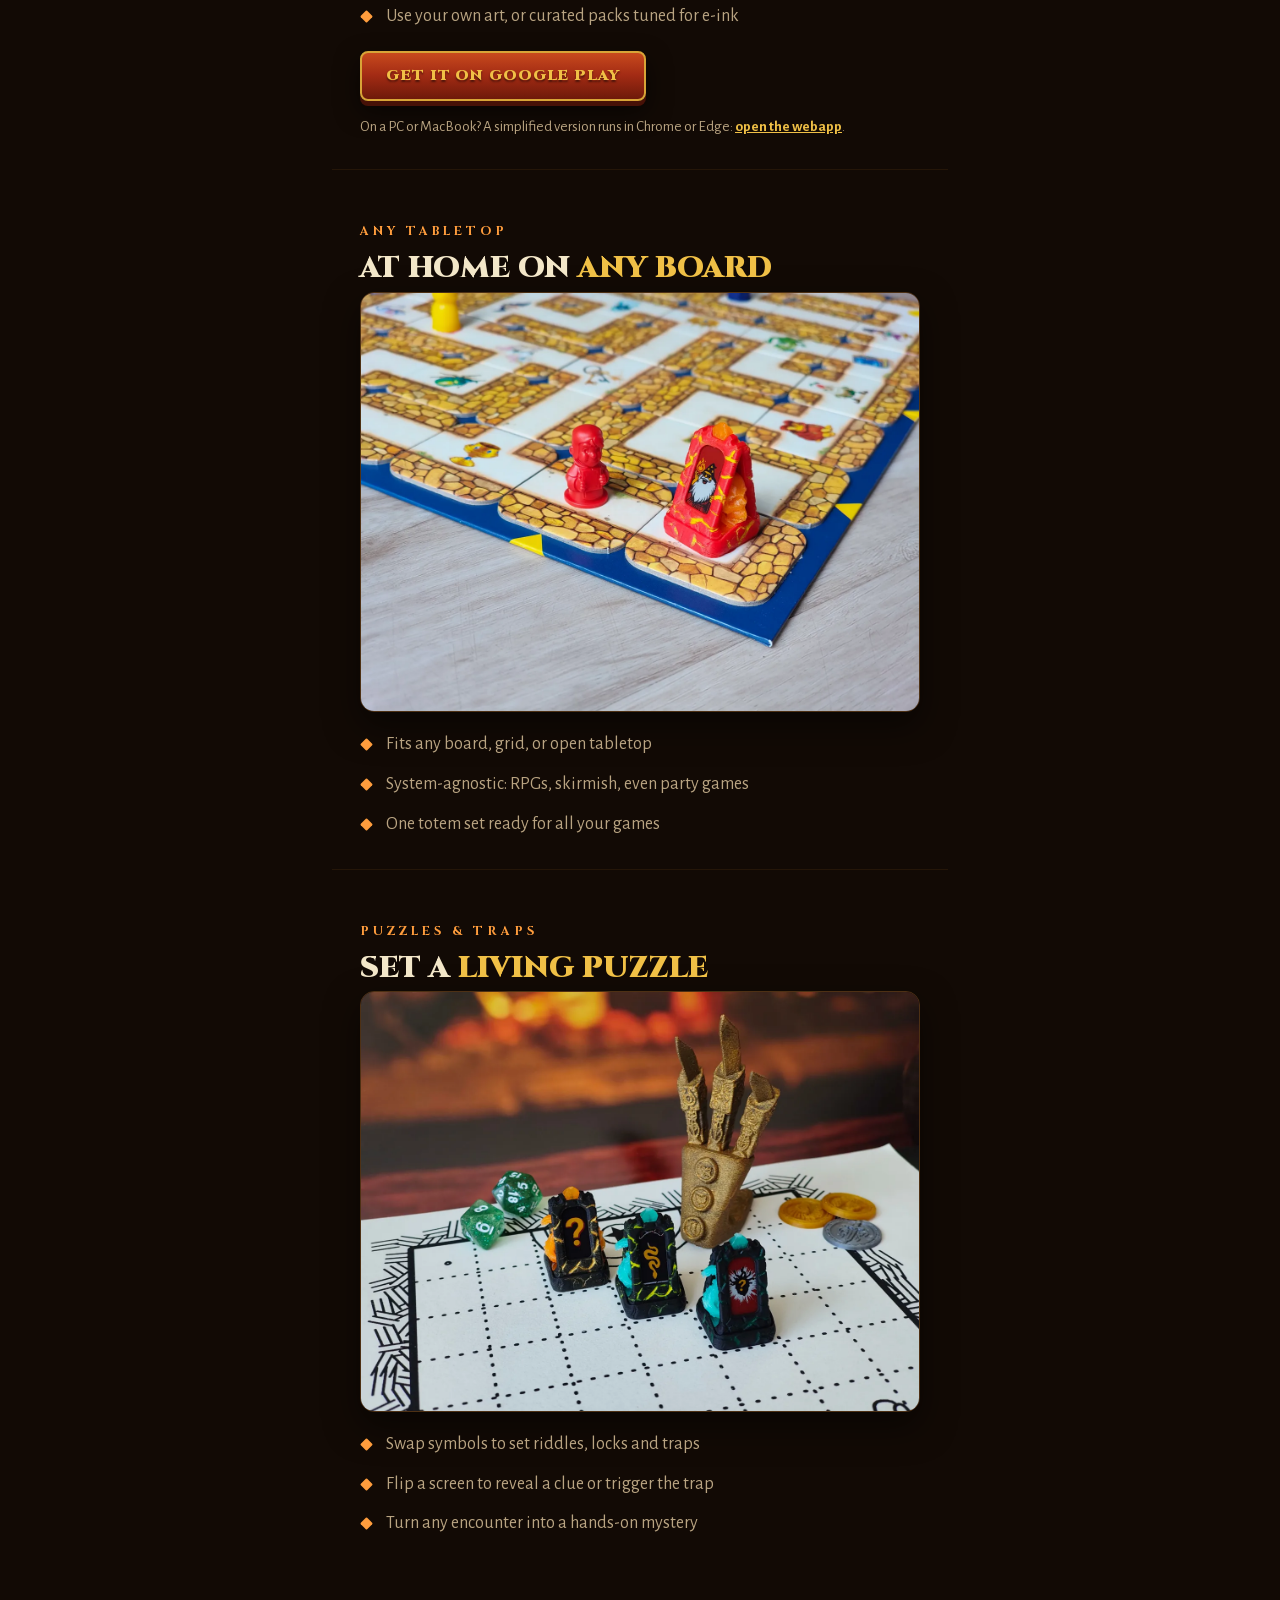
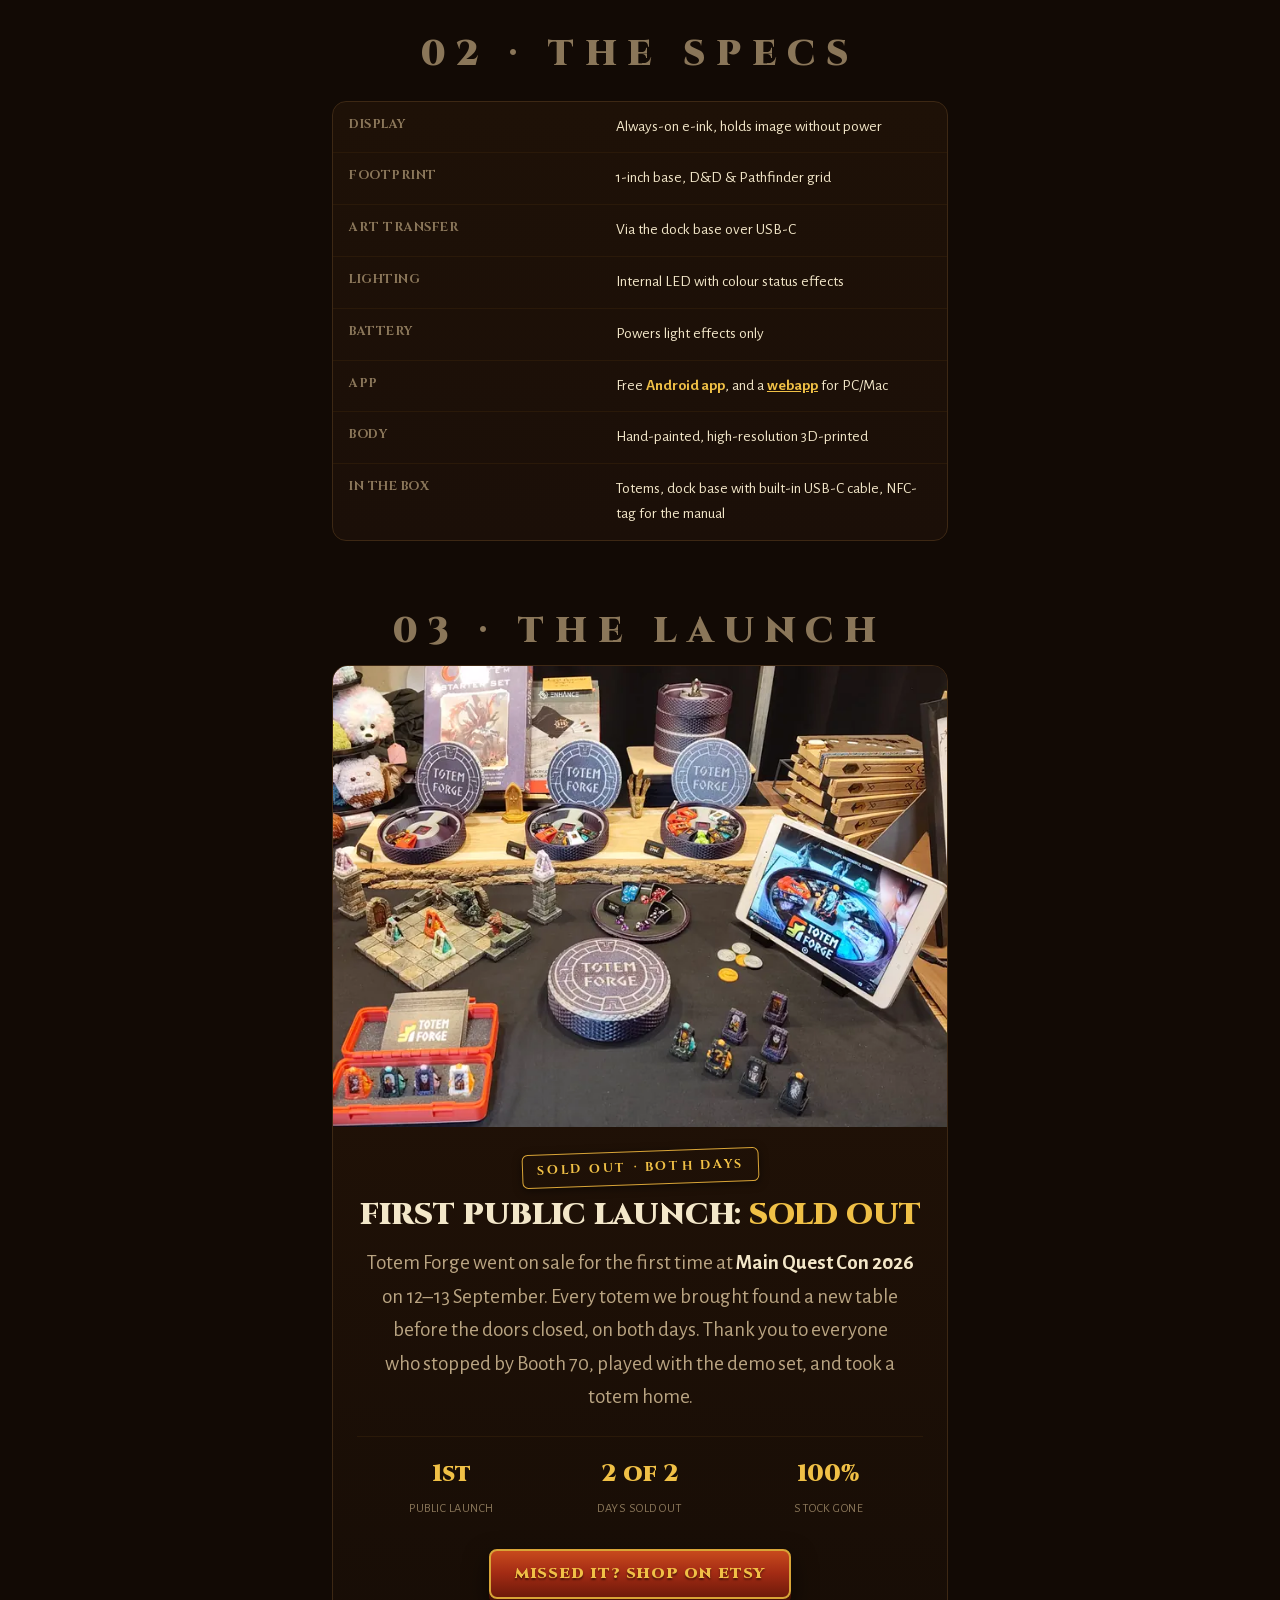
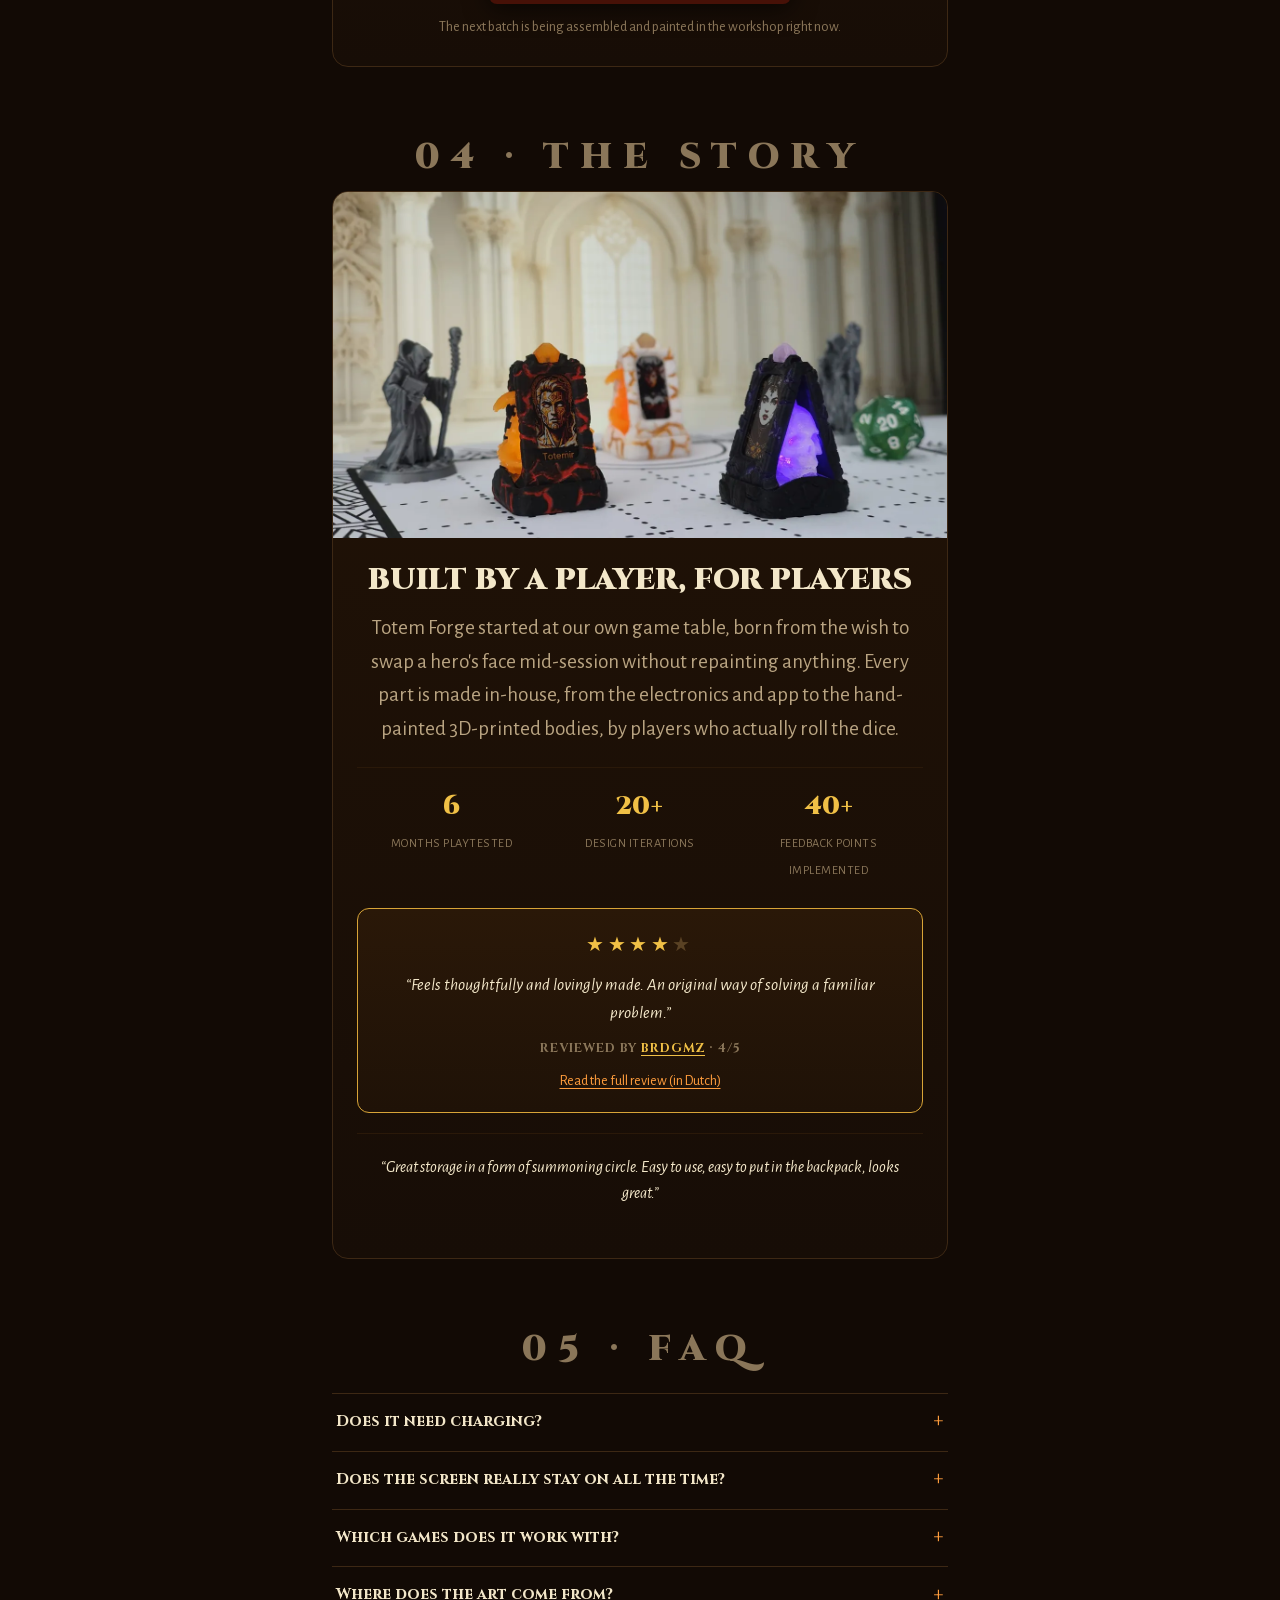
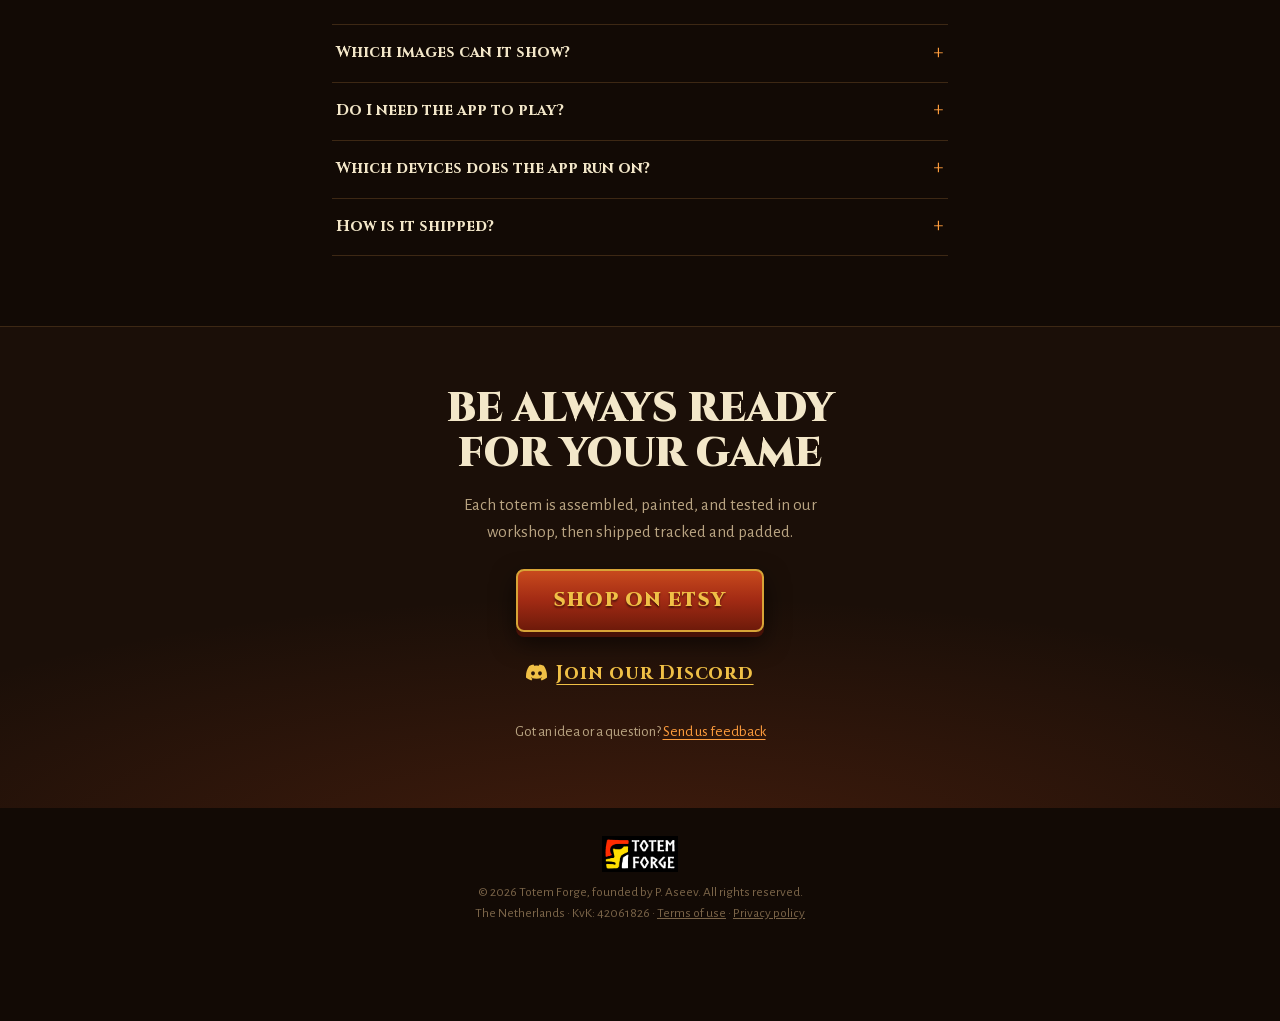
==== commit 10dcbfad: "Footer and policies: Totem Forge, founded by P. Aseev The business is registered in the KvK as Totem" ====
--- a/index.html
+++ b/index.html
@@ -896,7 +896,7 @@
 
 <footer data-screen-label="Footer">
   <img src="assets/logo-horizontal.png" alt="Totem Forge">
-  <p>A project by resuSover · © 2026 Totem Forge. All rights reserved.<br>
+  <p>© 2026 Totem Forge, founded by P. Aseev. All rights reserved.<br>
 The Netherlands · KvK: 42061826 · <a href="terms.html" style="color:inherit">Terms of use</a> · <a href="privacy.html" style="color:inherit">Privacy policy</a></p>
 </footer>
 
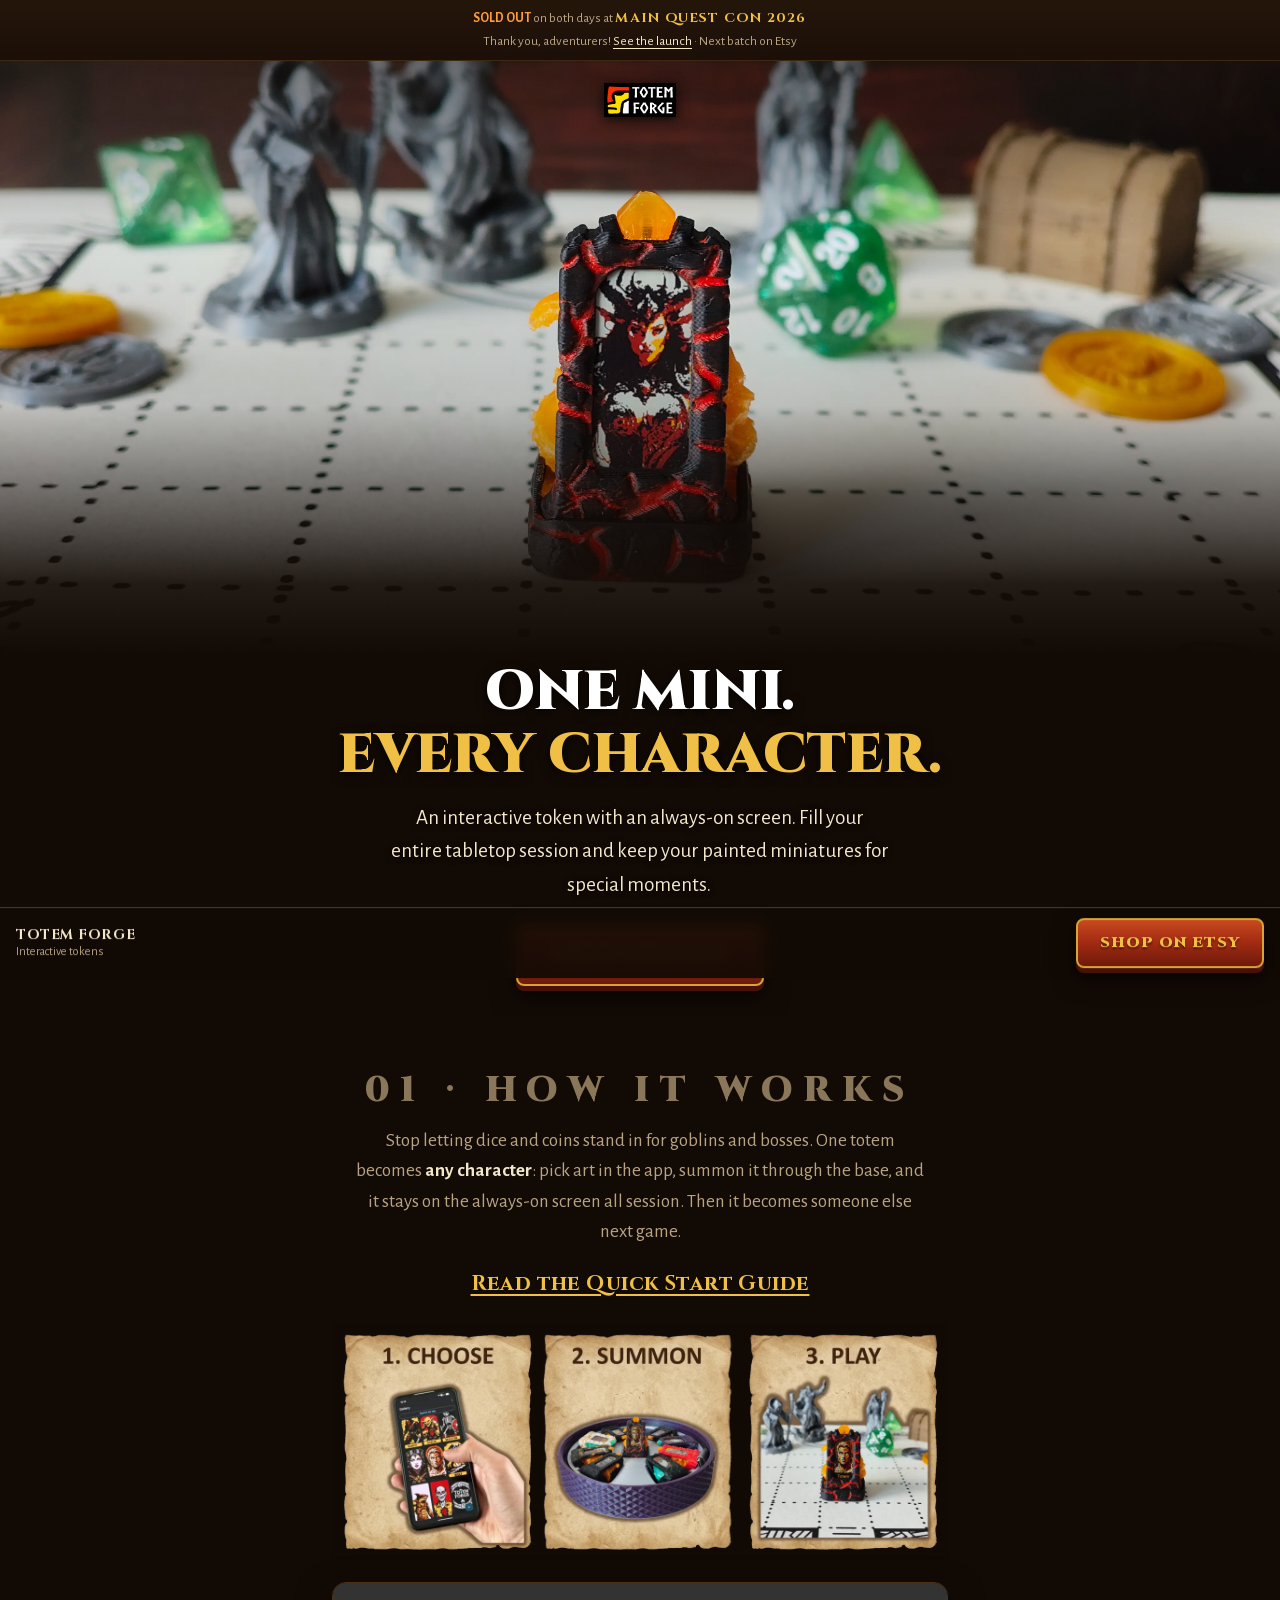
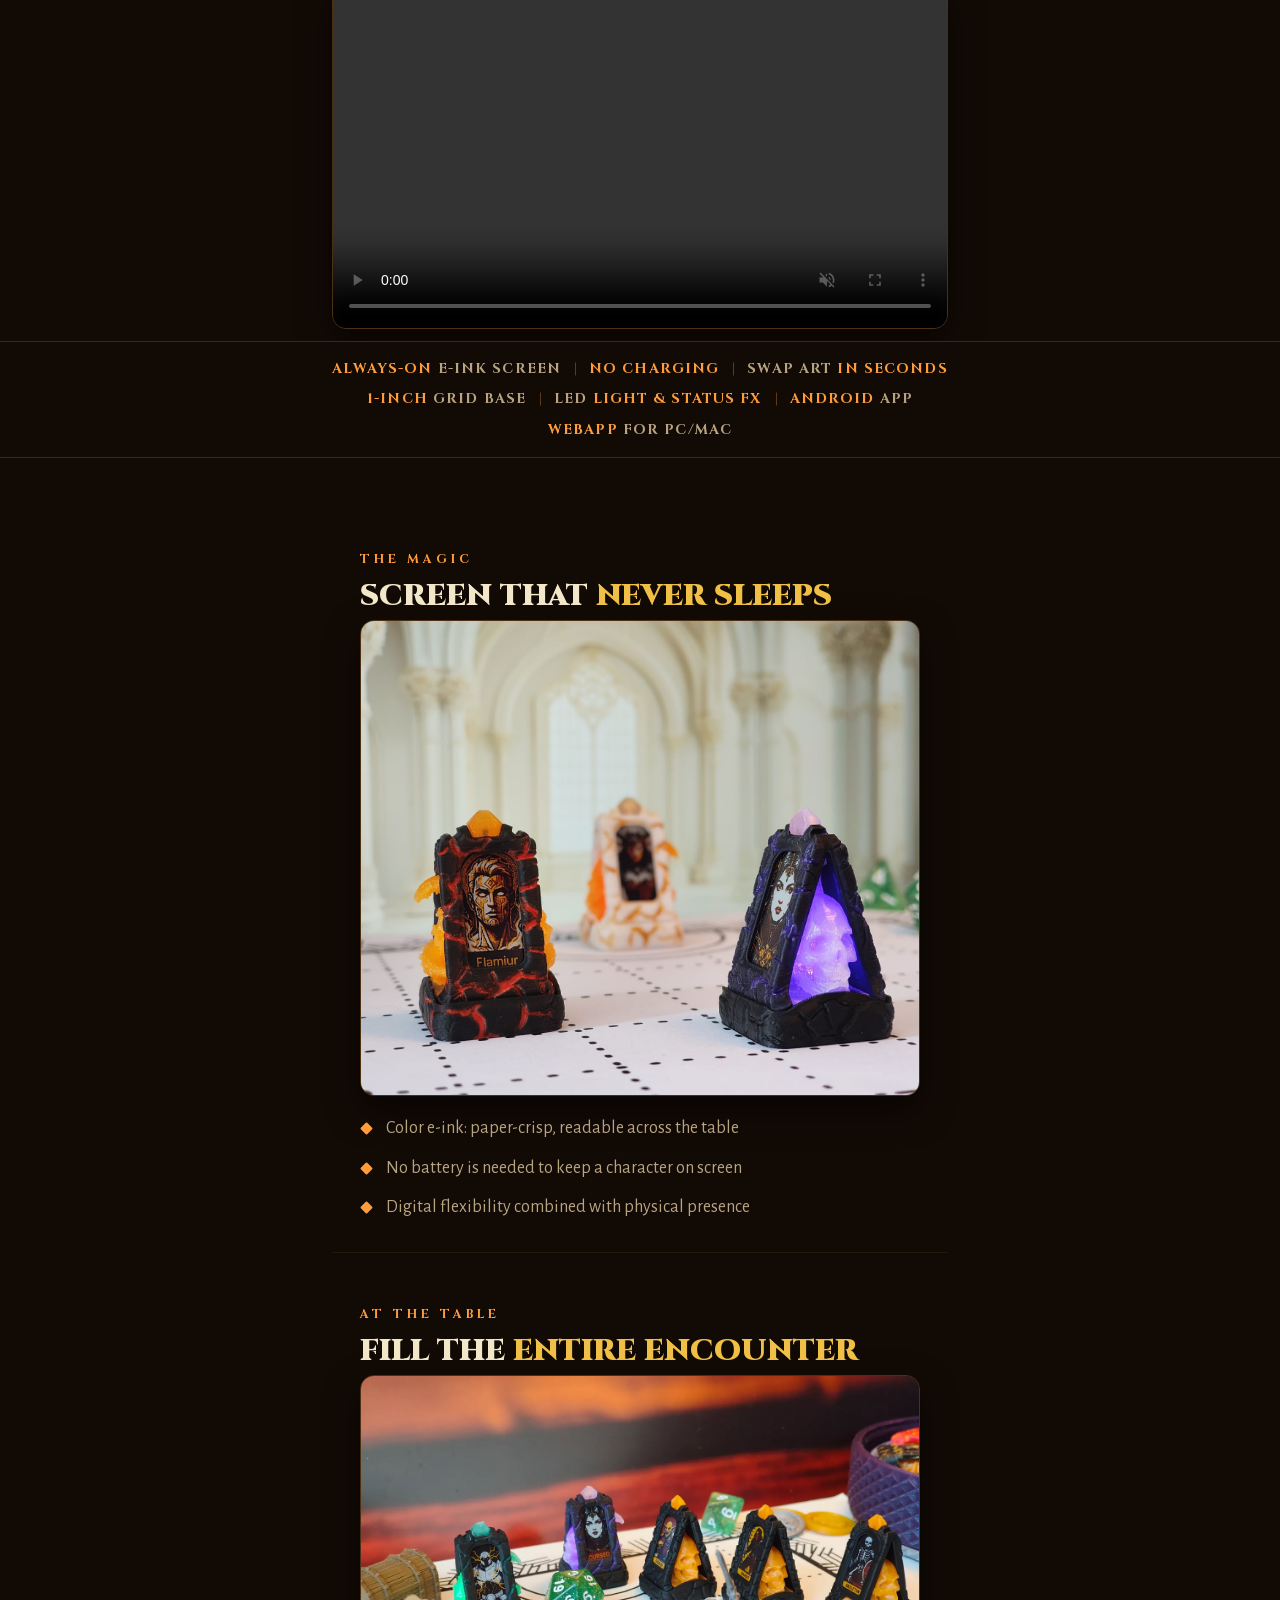
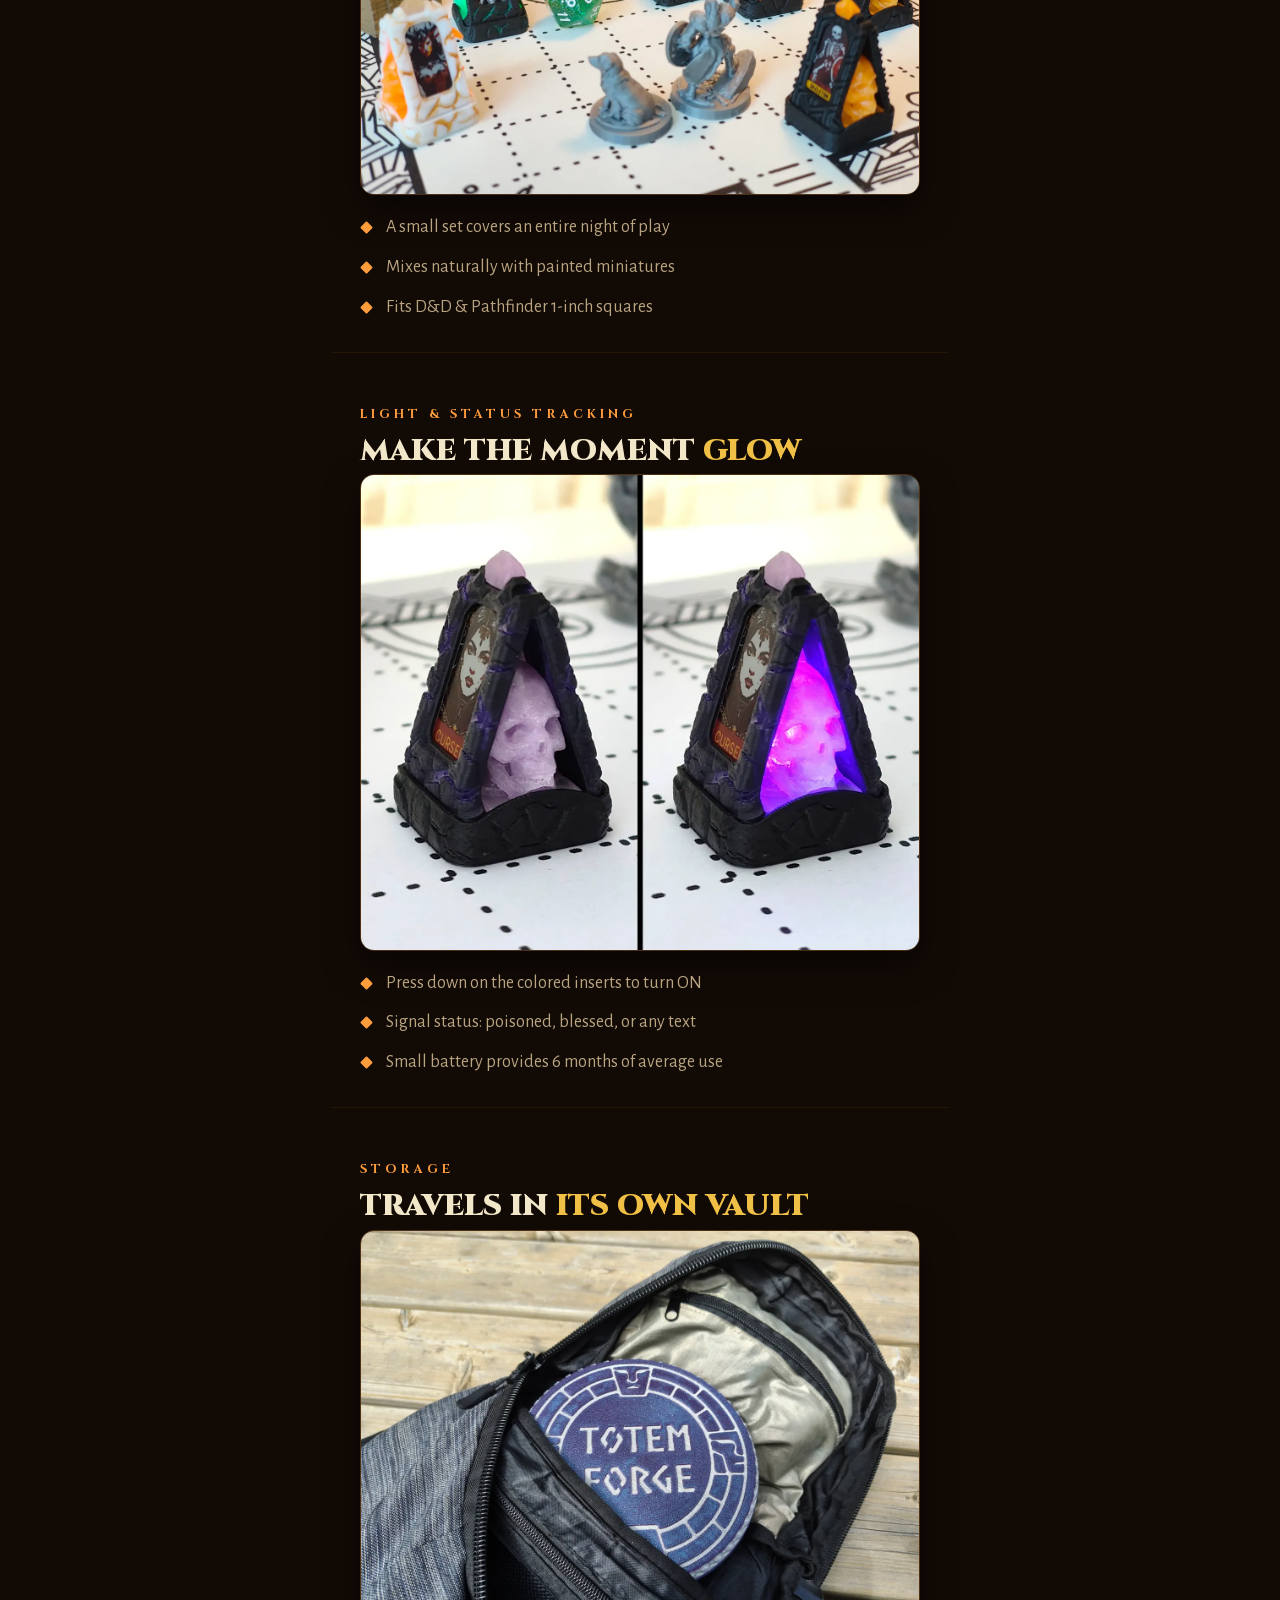
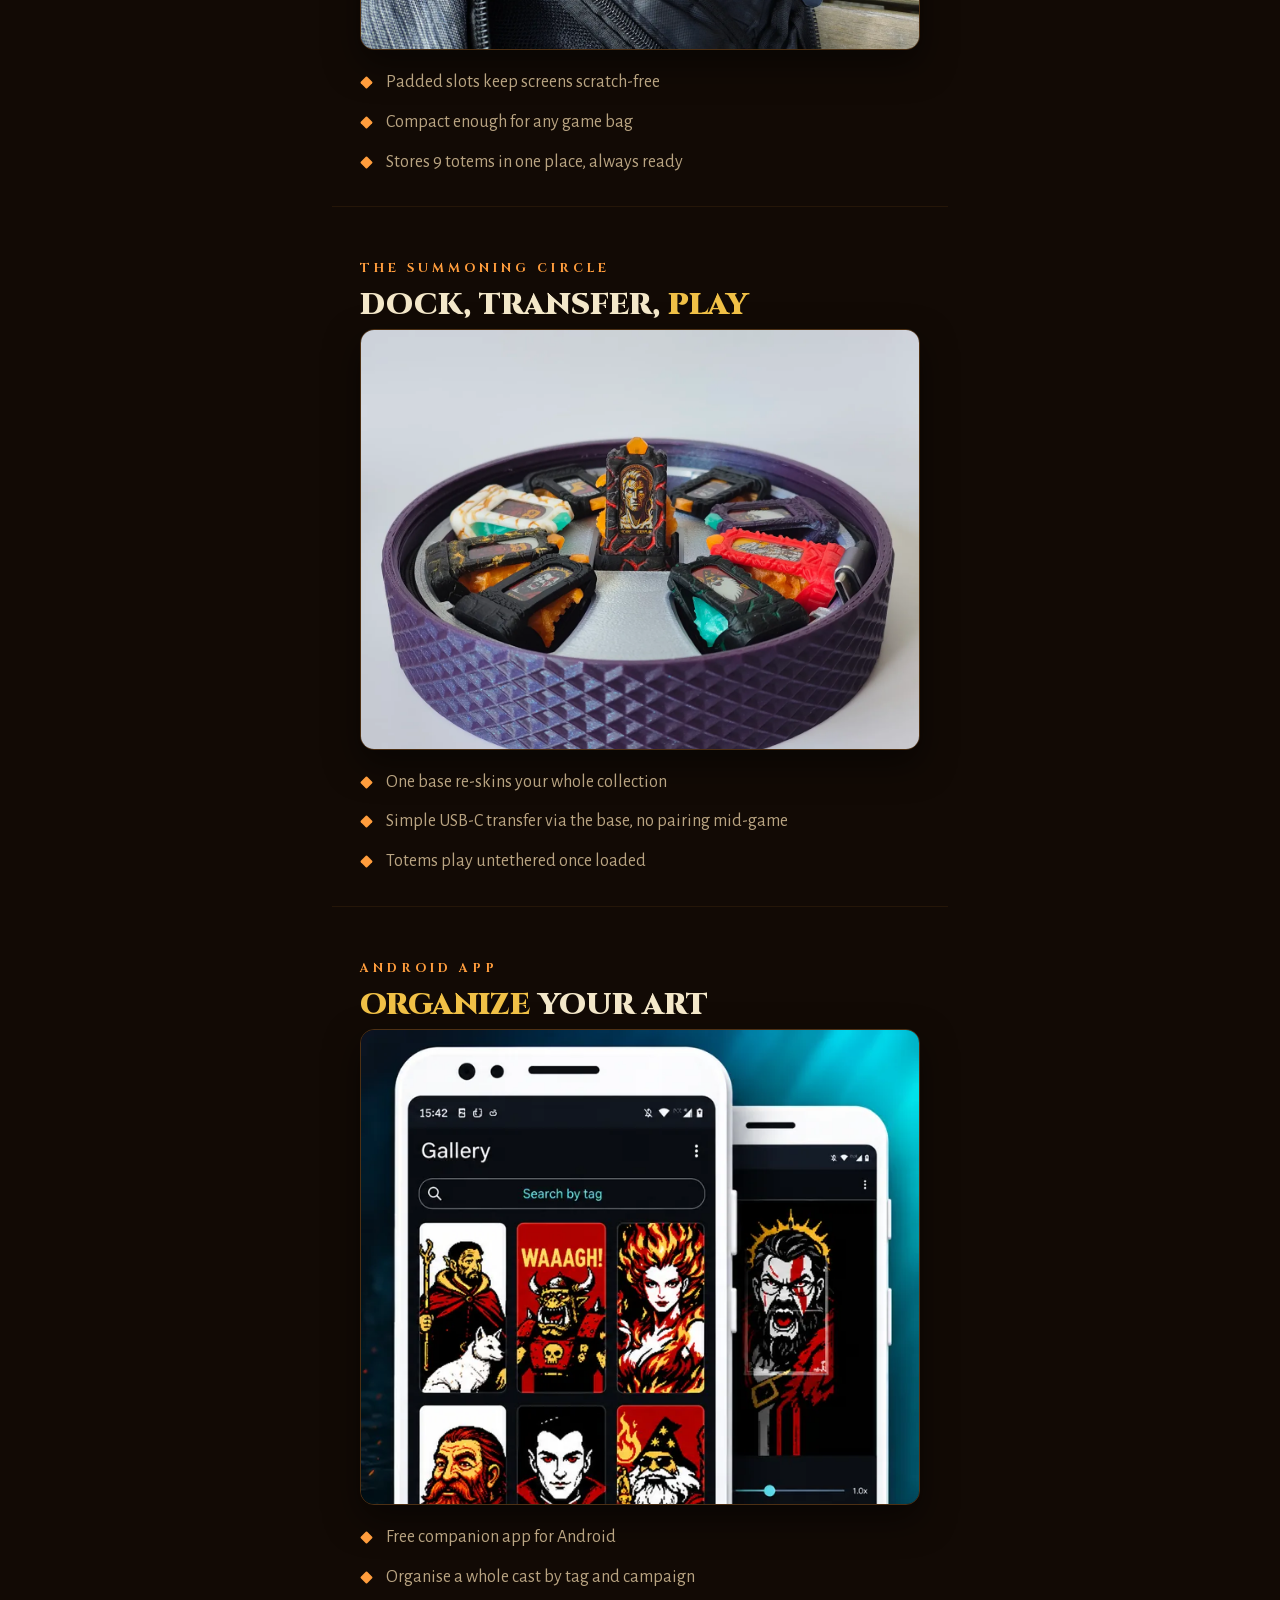
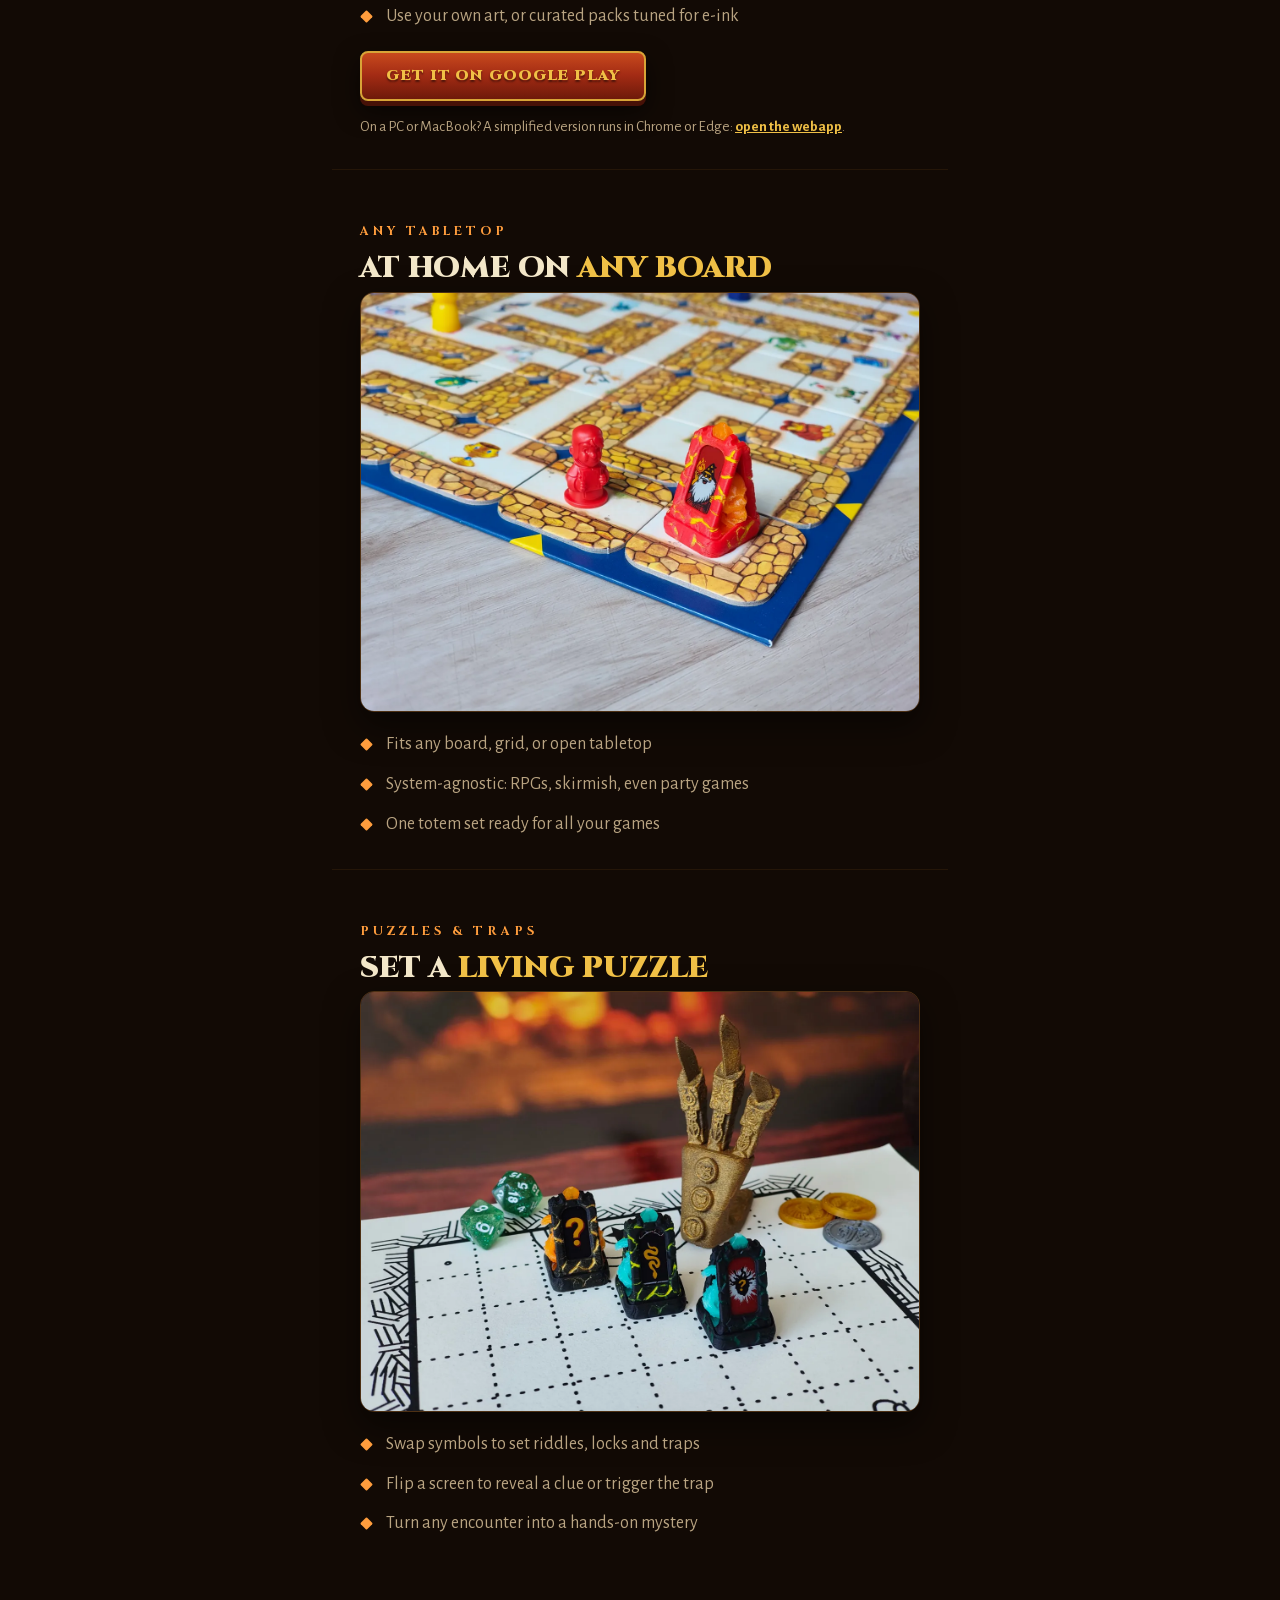
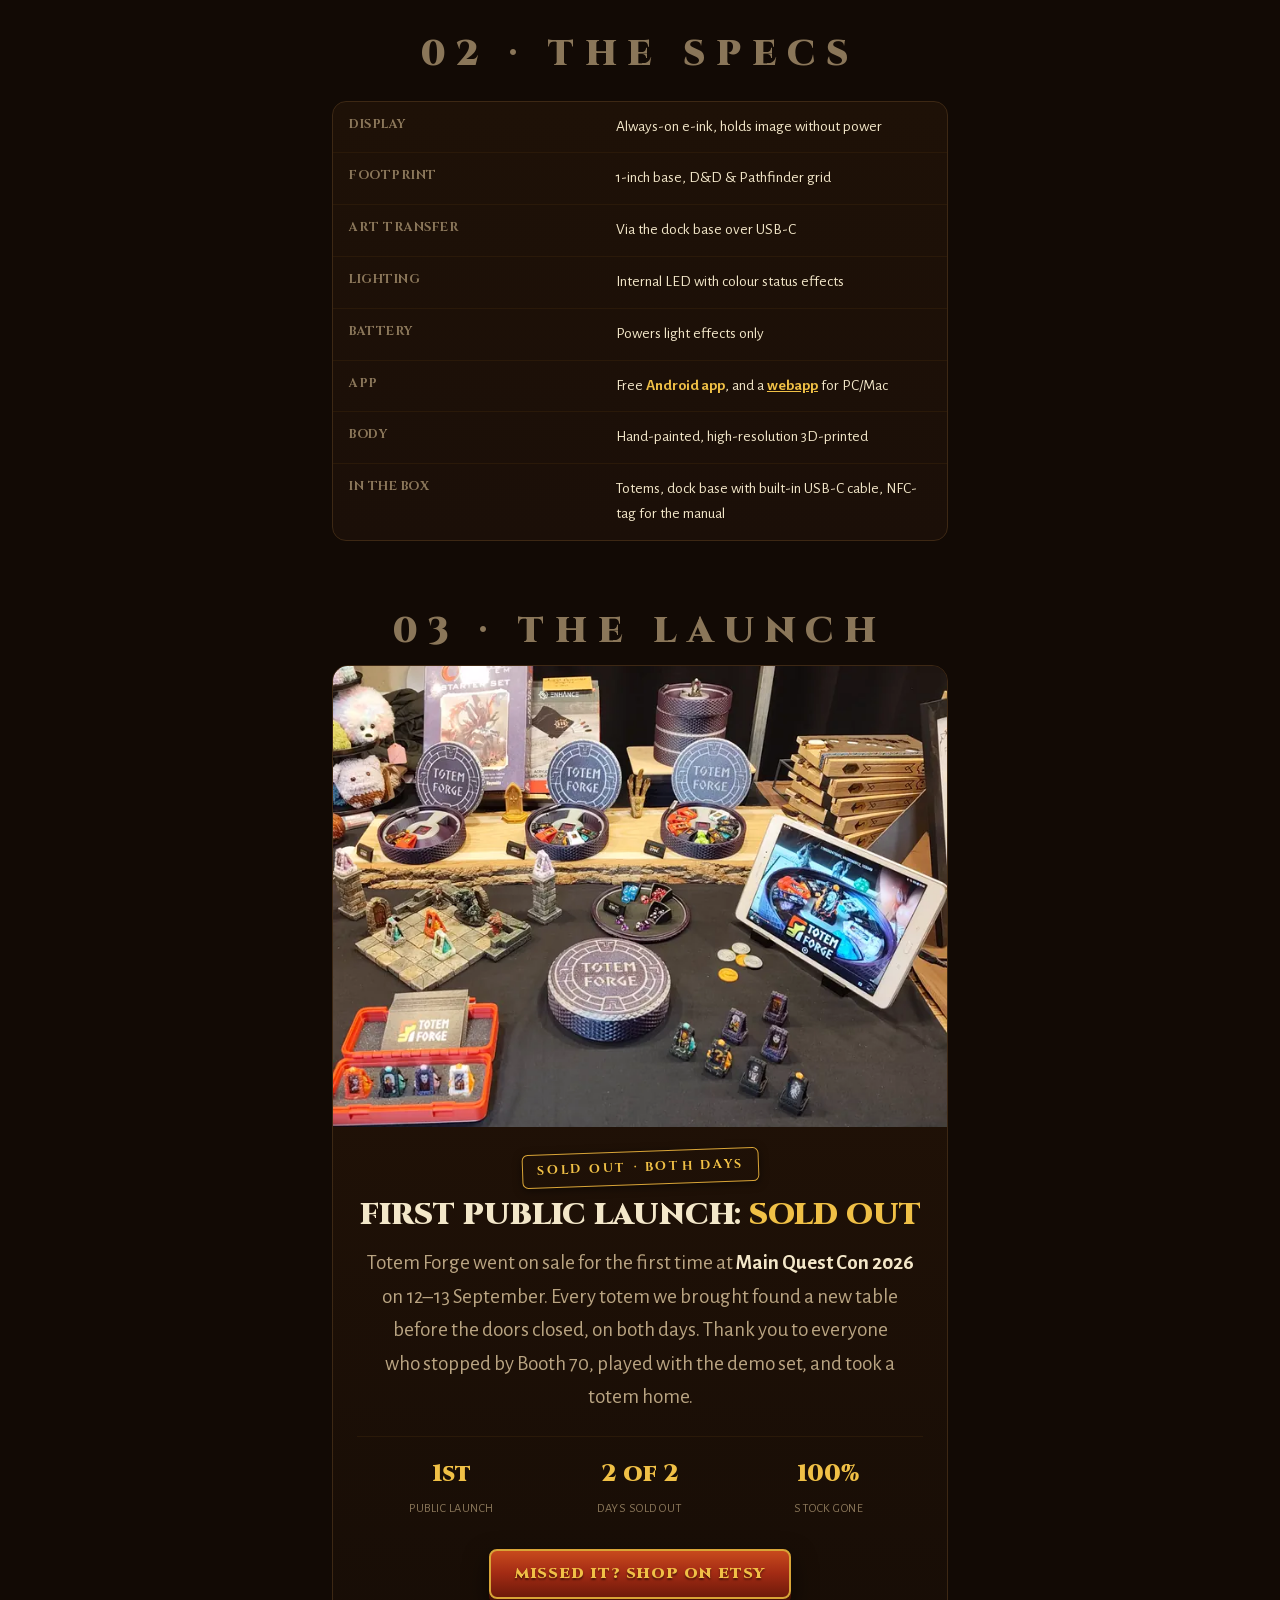
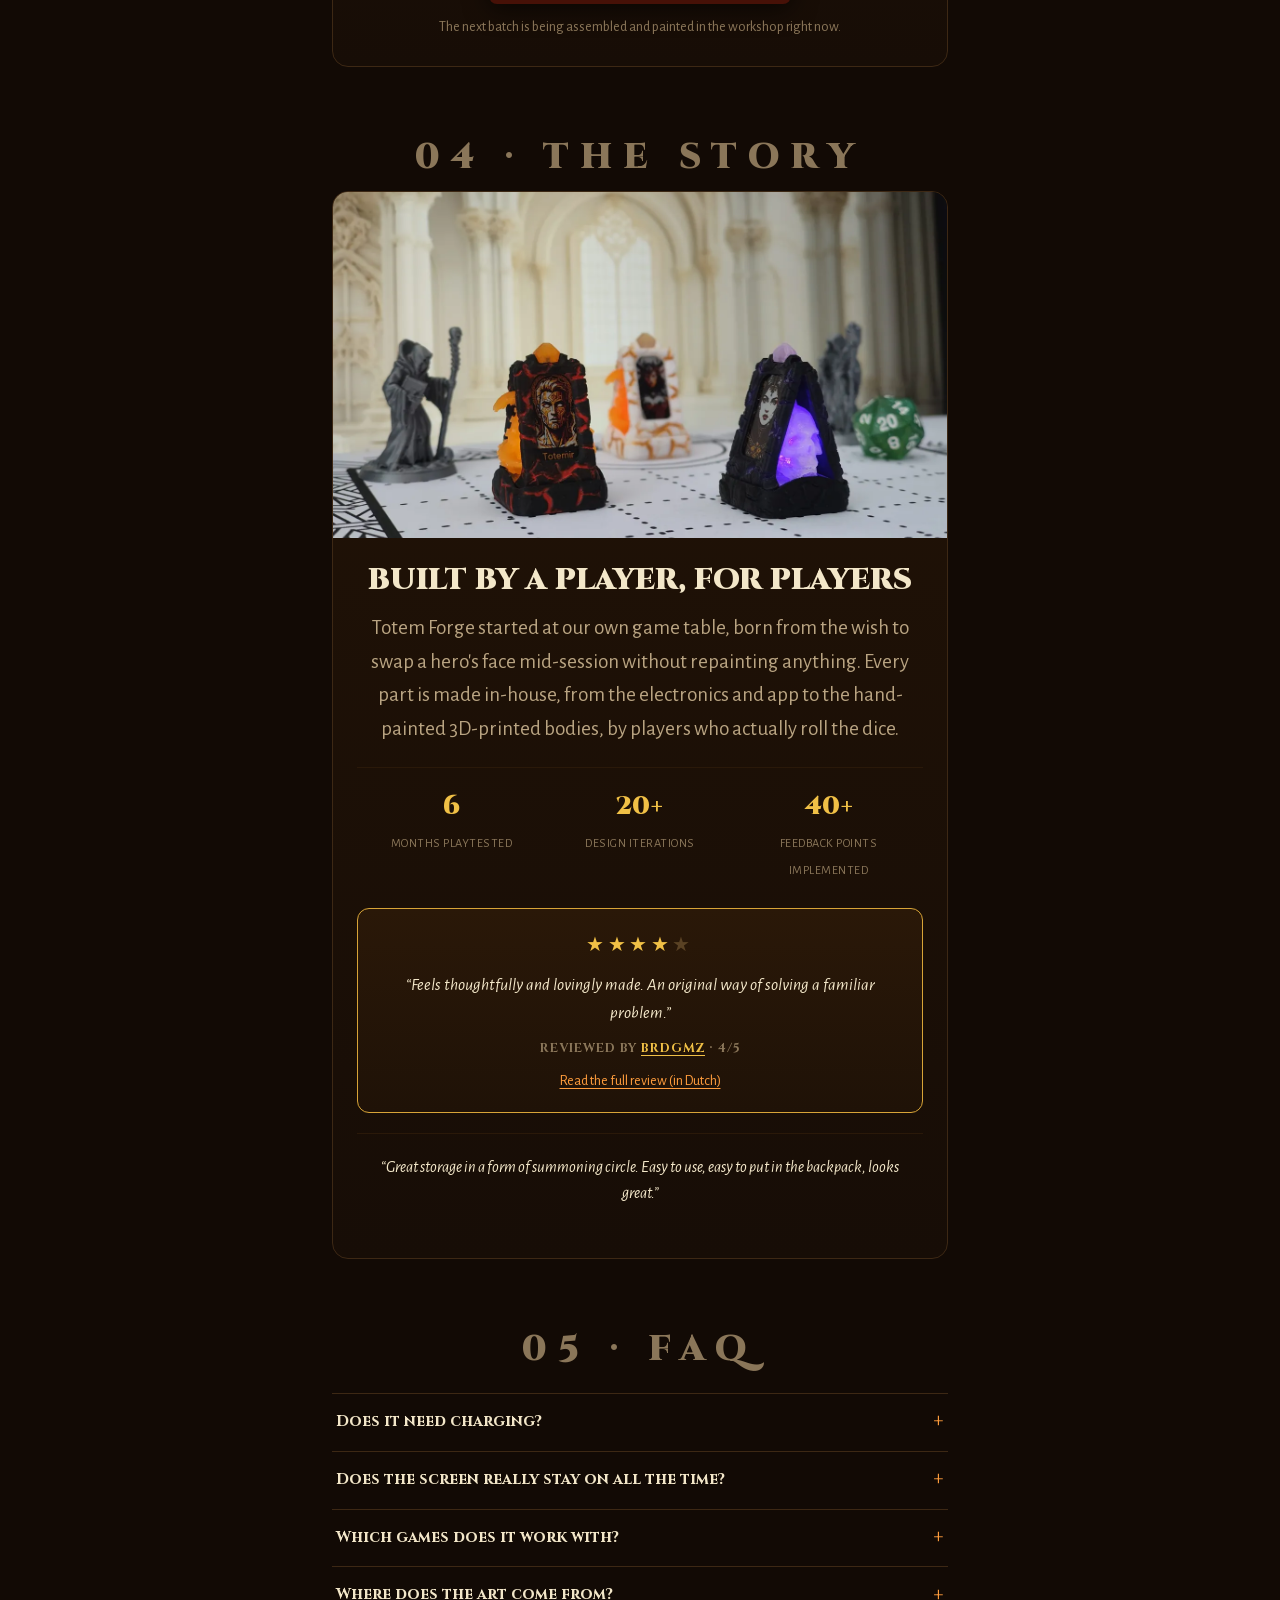
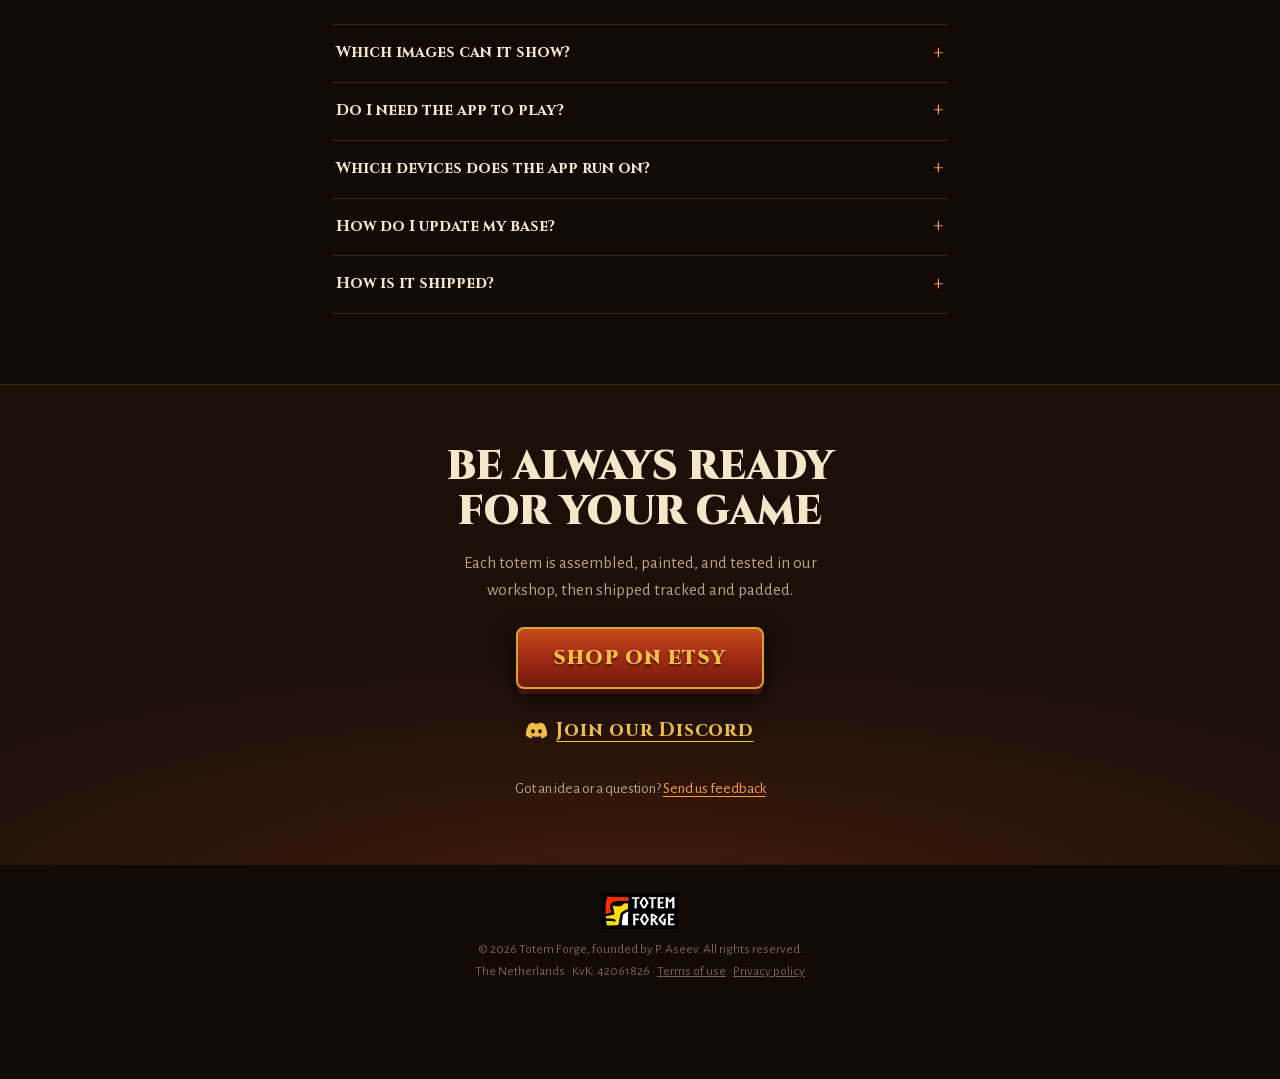
==== commit 7cbfe9fd: "Firmware updater at /updater: step-by-step, checks the base first A page of its own for end users: C" ====
--- a/index.html
+++ b/index.html
@@ -875,6 +875,10 @@
           <div class="a">The full app is free for Android on Google Play. On a PC or Mac, a simplified <a href="appdemo/">webapp</a> runs in Chrome or Edge with the base plugged in over USB. iPhone isn't supported yet.</div>
         </details>
         <details>
+          <summary>How do I update my base?</summary>
+          <div class="a">Plug the base into a PC or Mac, open the <a href="updater/">firmware updater</a> in Chrome or Edge and follow the steps. It checks your base first and only updates it when needed. It takes about a minute.</div>
+        </details>
+        <details>
           <summary>How is it shipped?</summary>
           <div class="a">Each totem is assembled and tested in our workshop, then shipped tracked and padded. See the listing for current shipping regions and times.</div>
         </details>
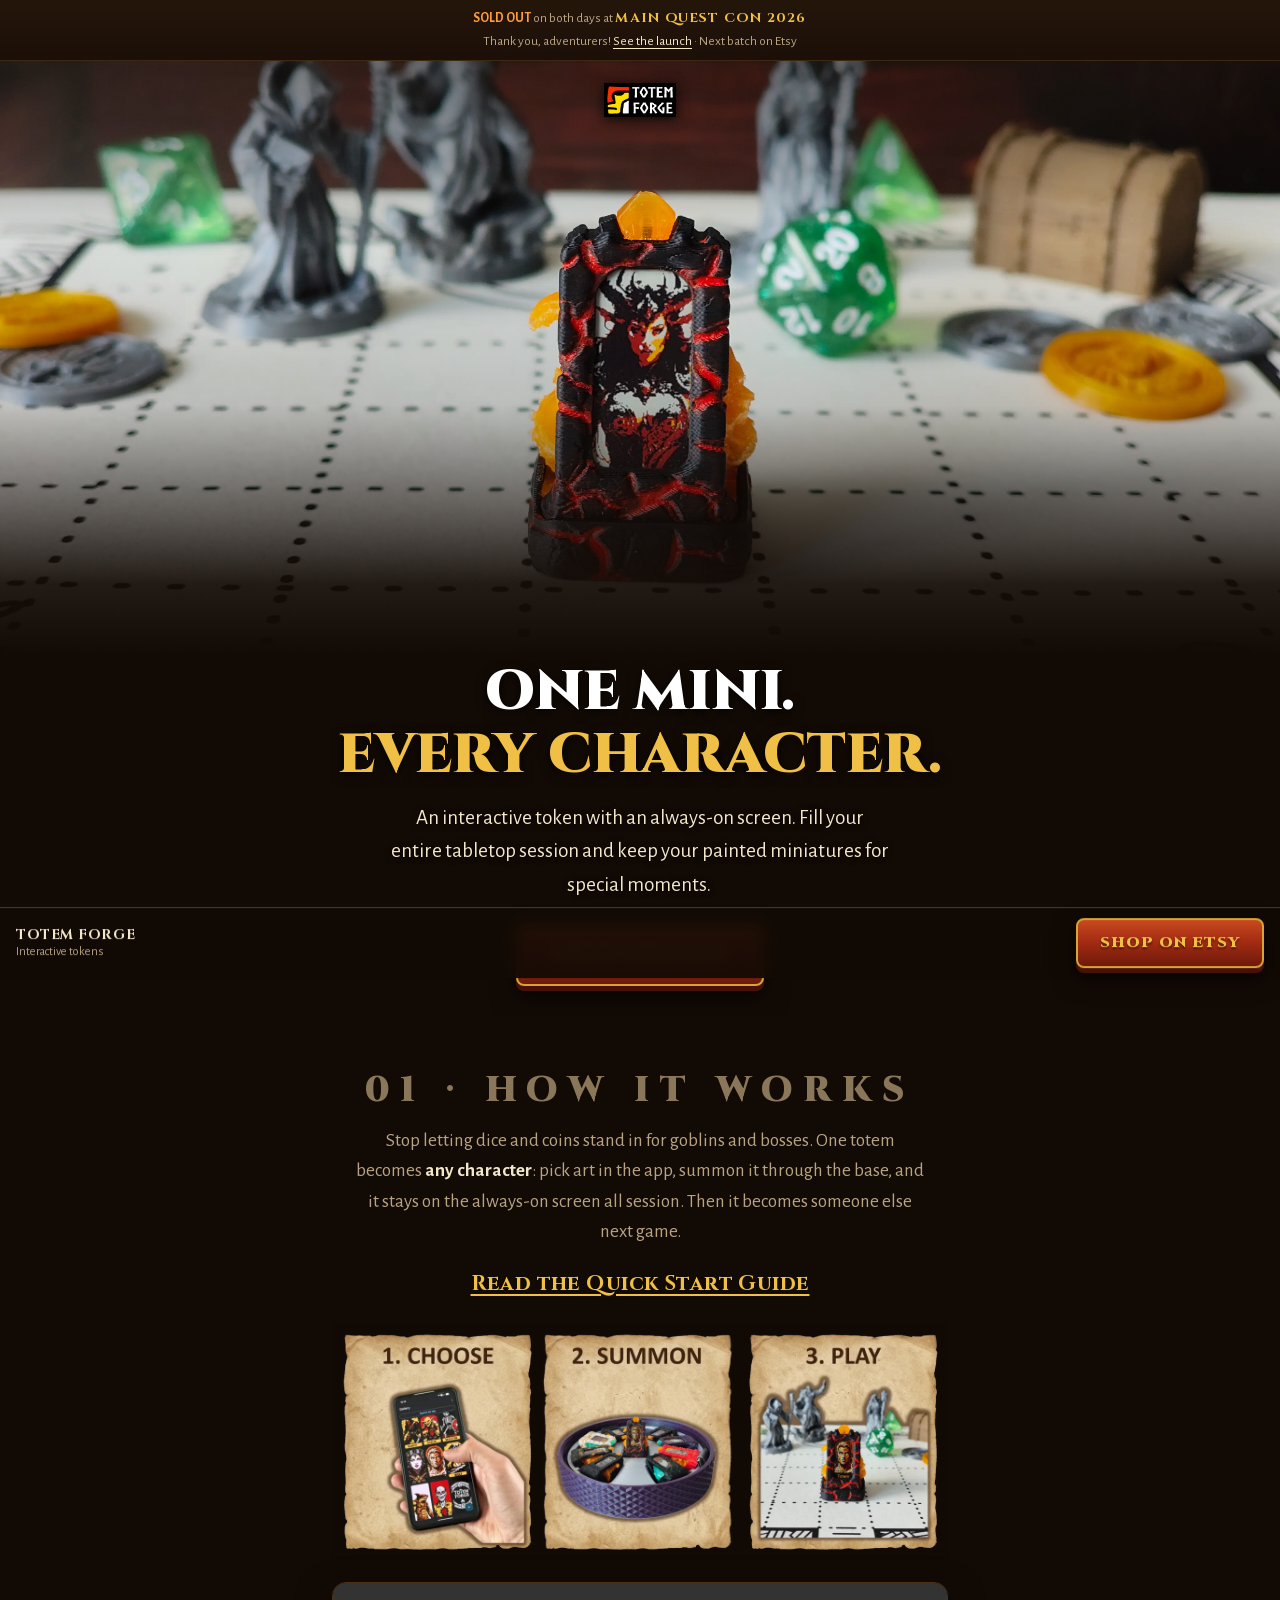
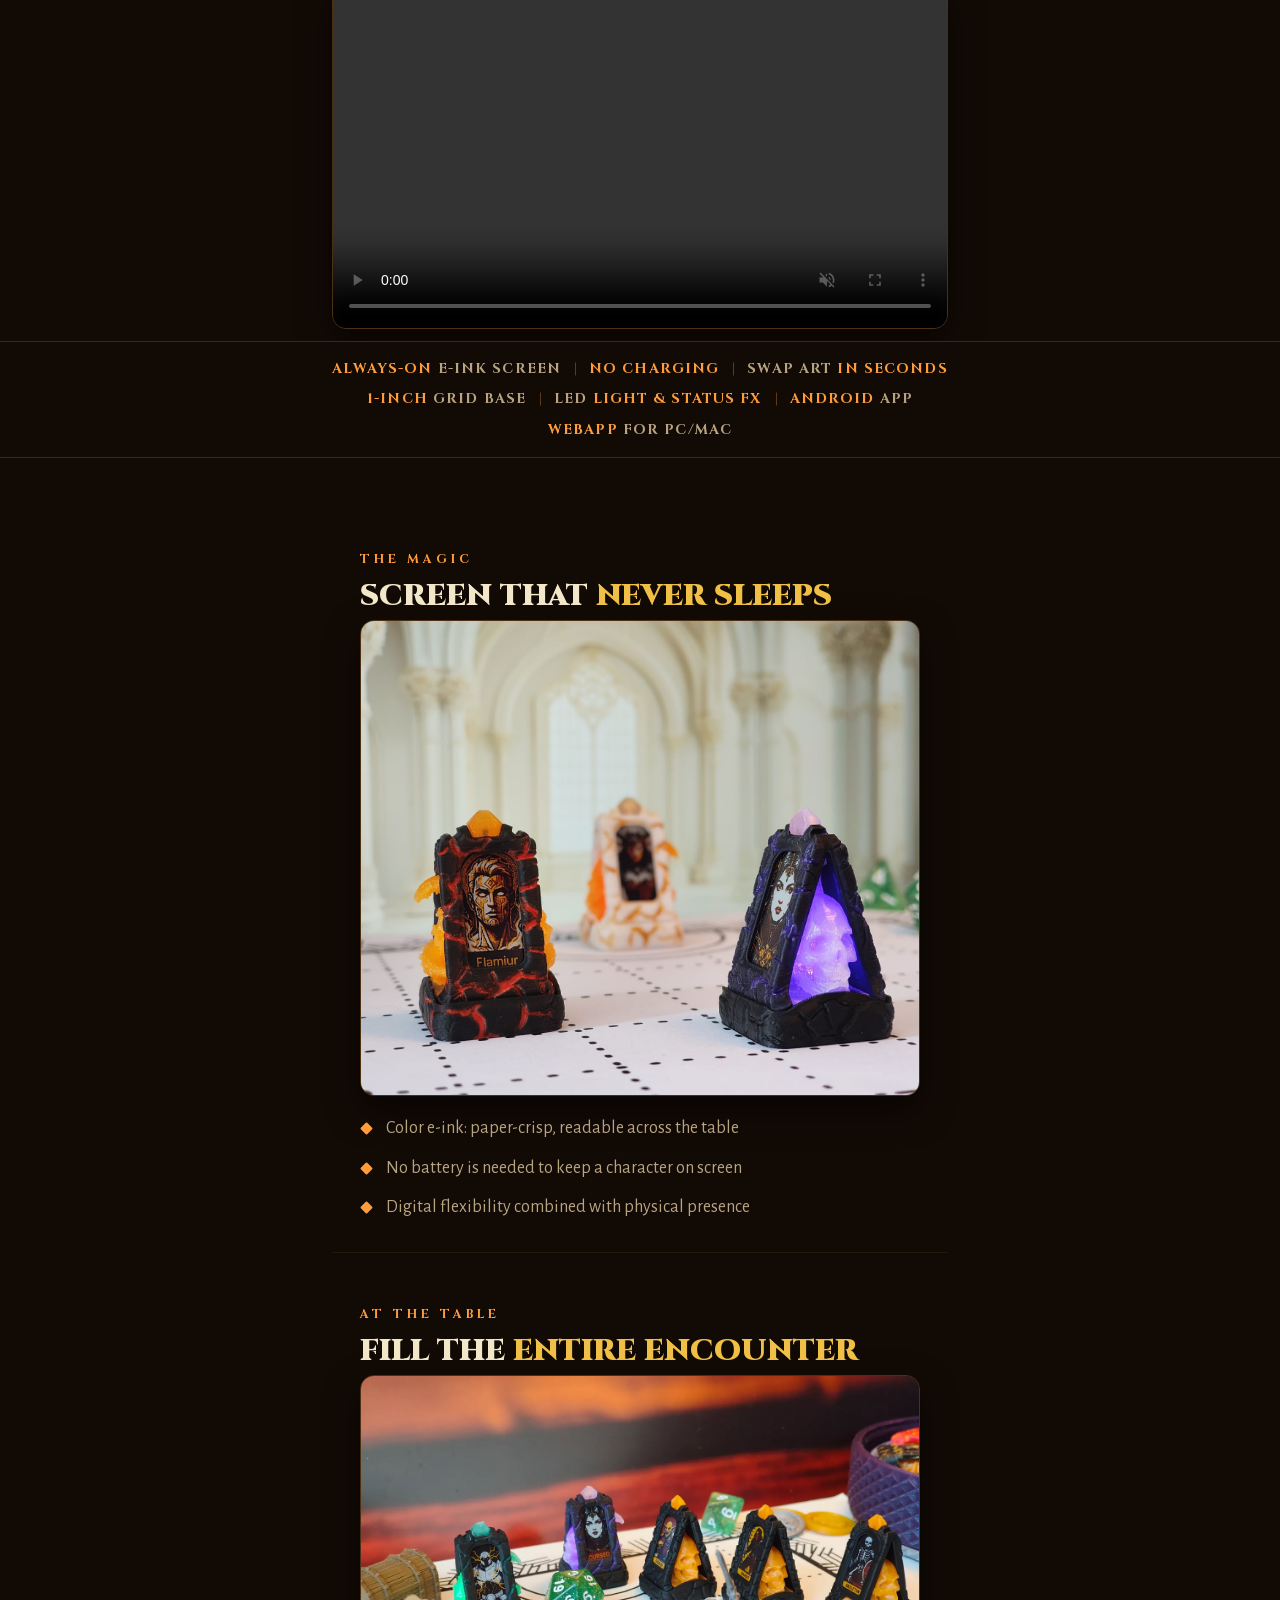
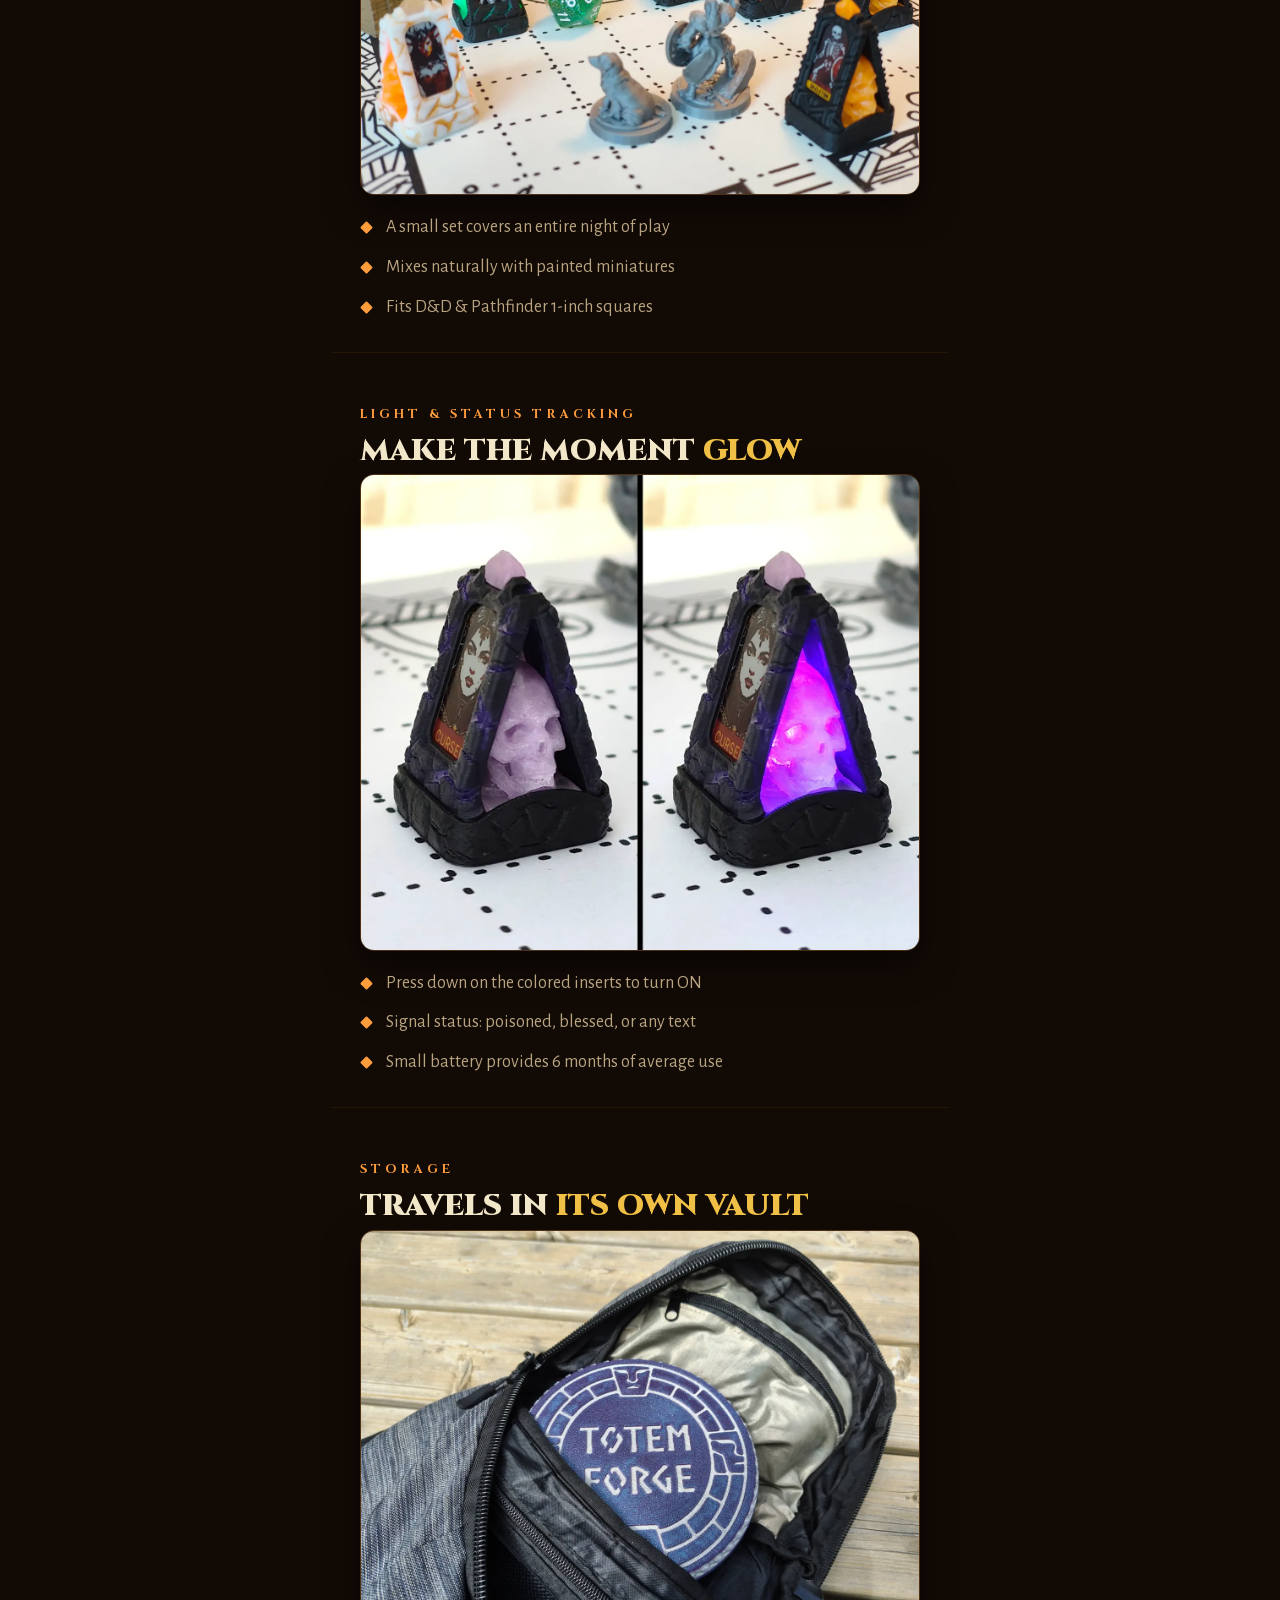
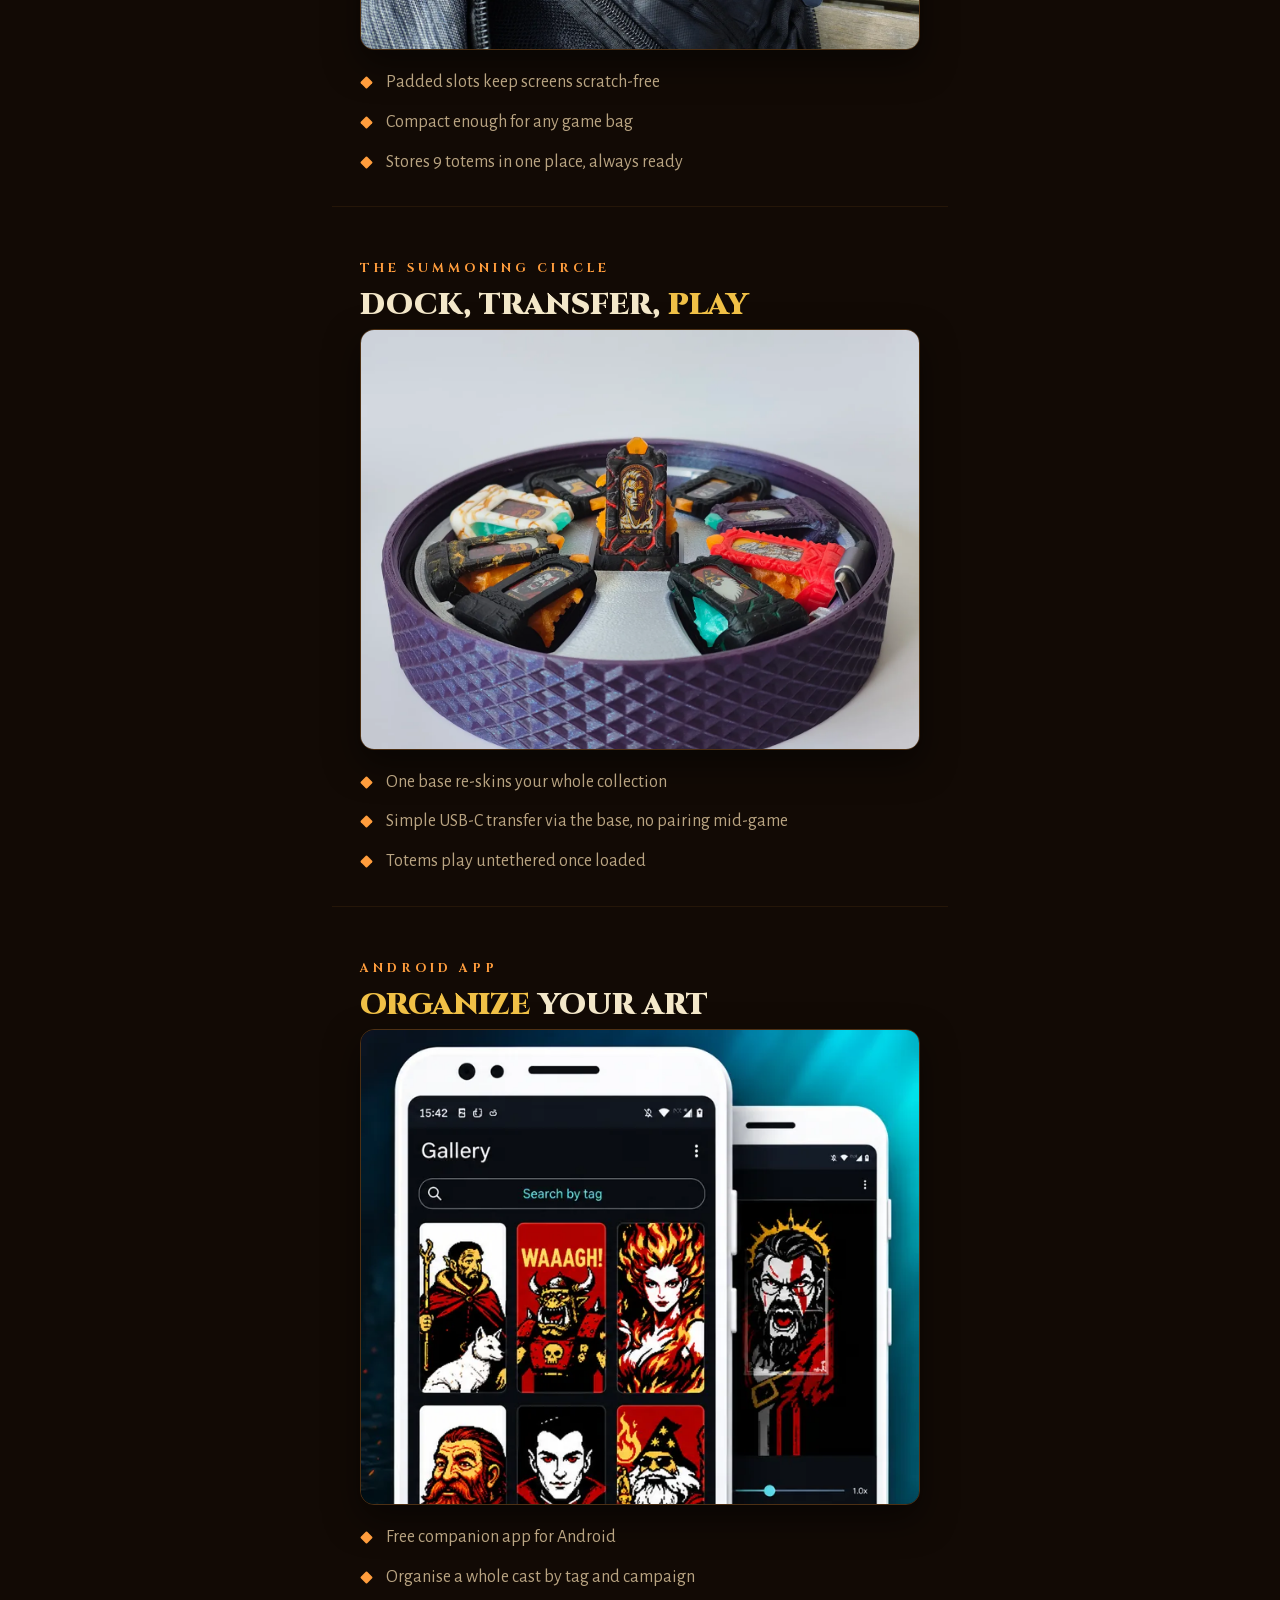
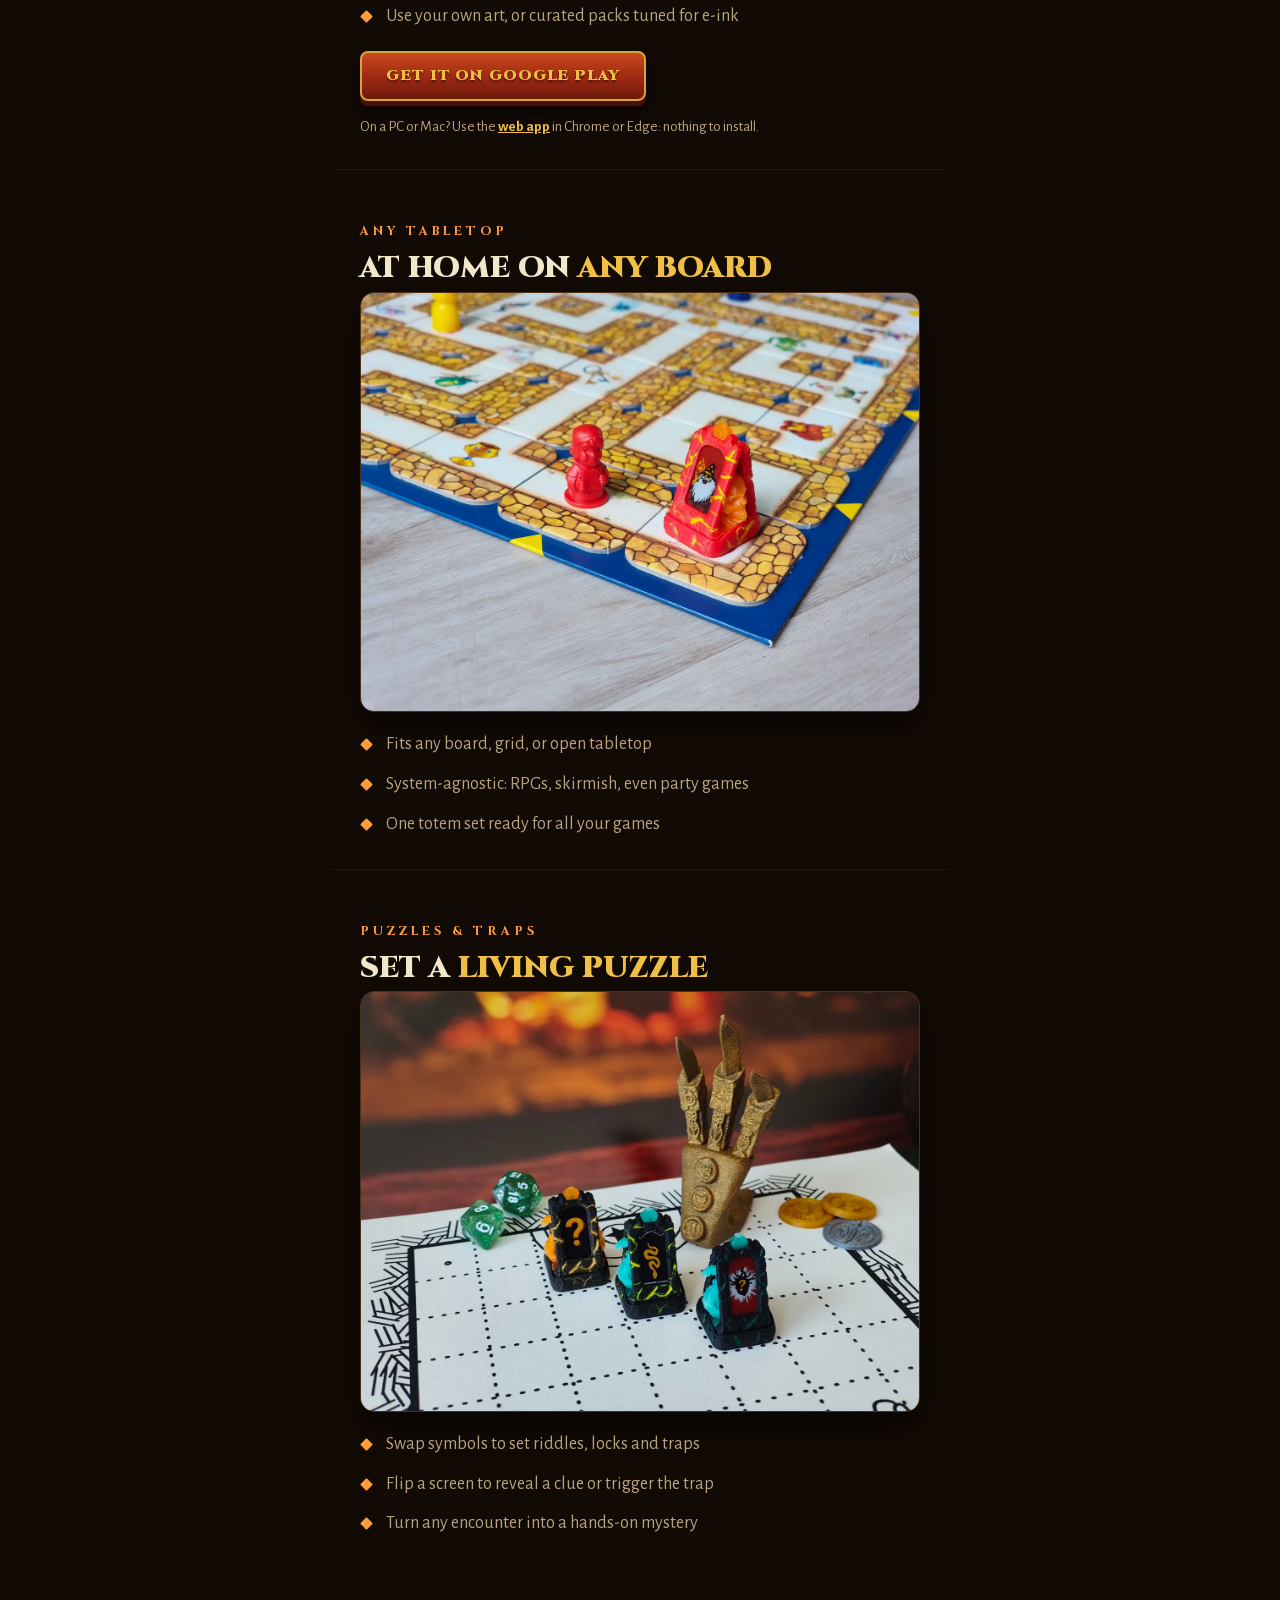
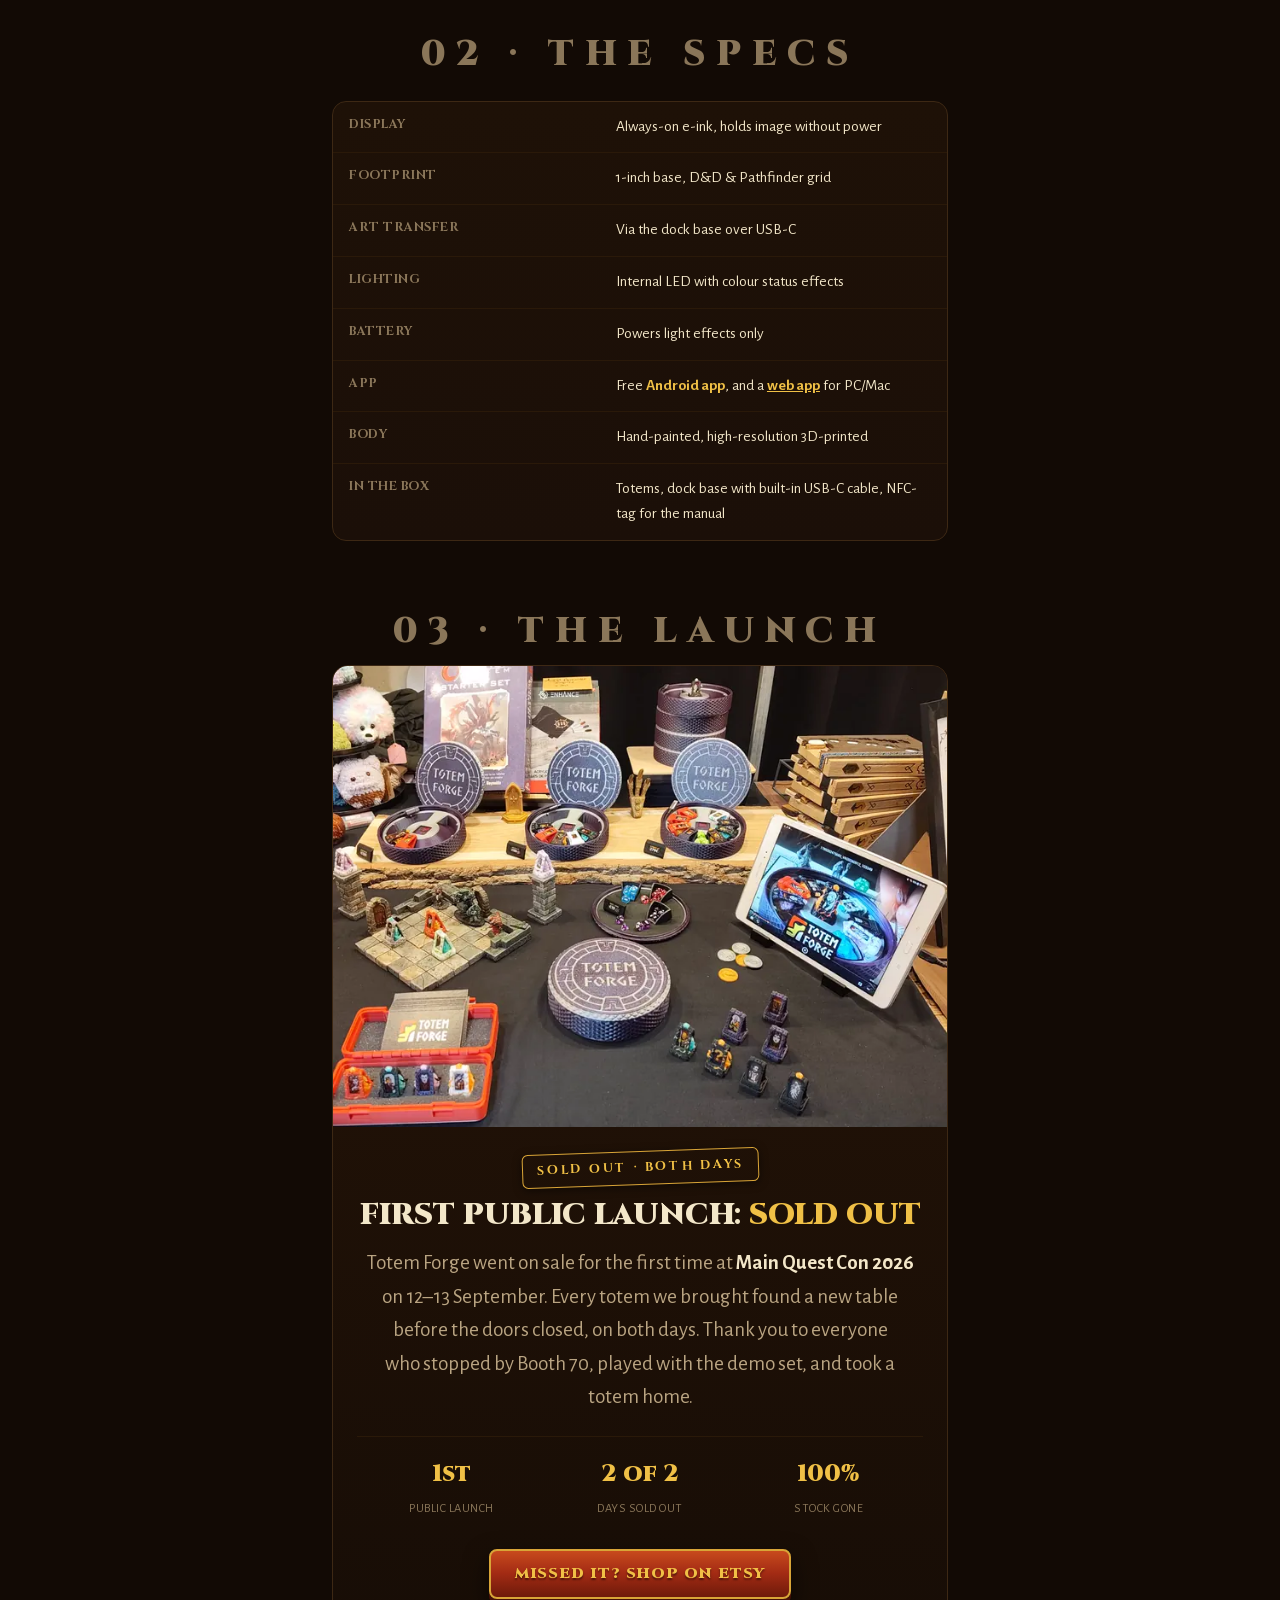
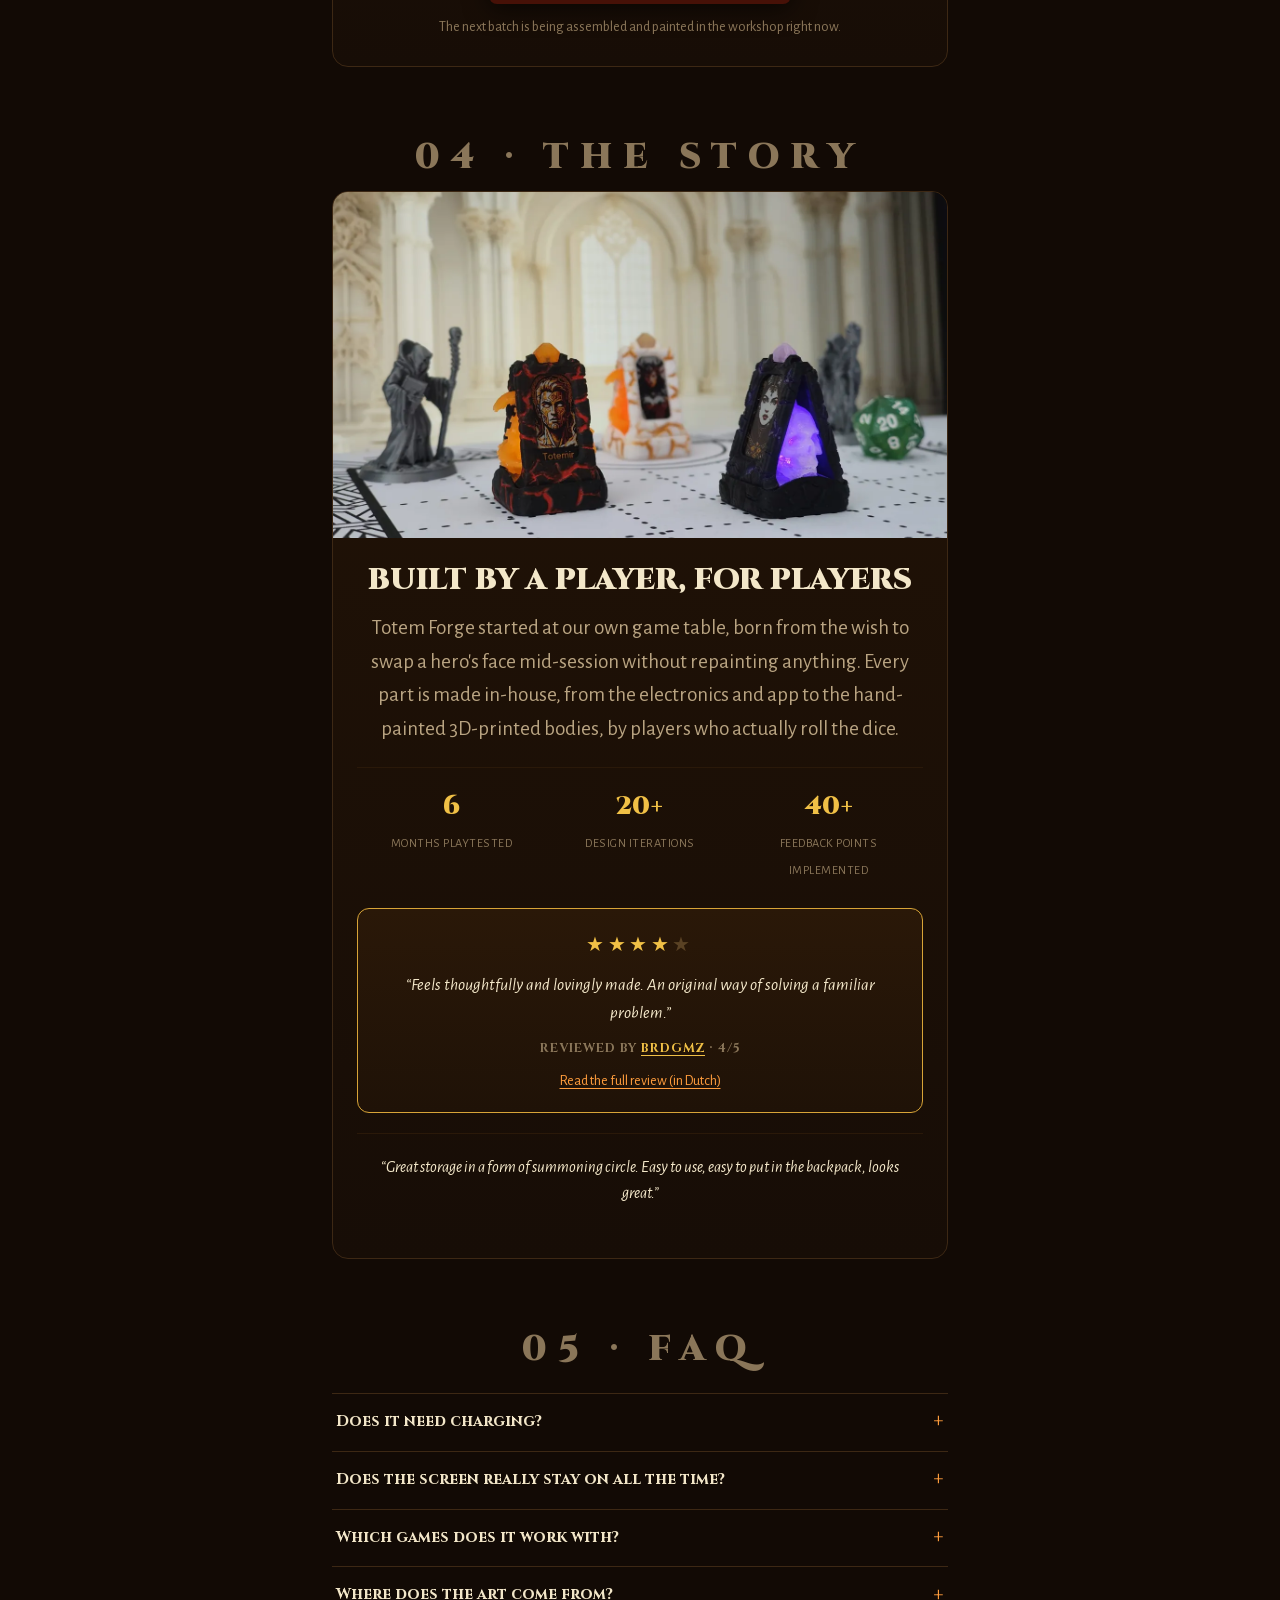
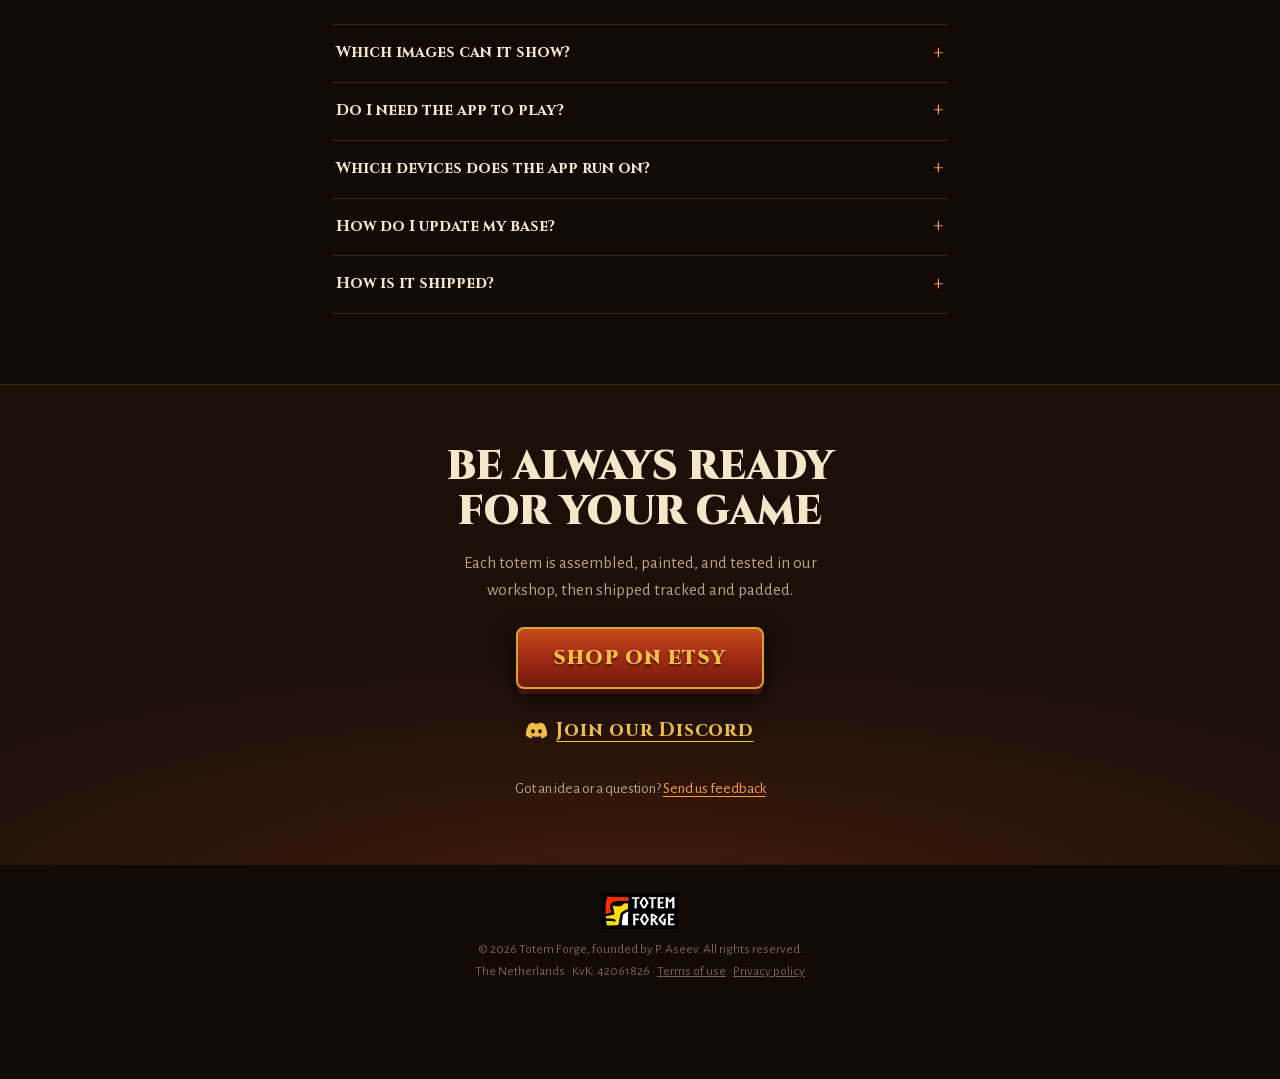
==== commit 210c4581: "Retire appdemo for the web app at /app; shorter update texts naming Google Chrome - appdemo/ now for" ====
--- a/index.html
+++ b/index.html
@@ -717,7 +717,7 @@
               <li>Use your own art, or curated packs tuned for e-ink</li>
             </ul>
             <a class="btn-forge feature-cta" href="https://play.google.com/store/apps/details?id=com.minitoo.android&amp;utm_source=emea_Med" target="_blank" rel="noopener">GET IT ON GOOGLE PLAY</a>
-            <p class="alt-app">On a PC or MacBook? A simplified version runs in Chrome or Edge: <a href="appdemo/">open the webapp</a>.</p>
+            <p class="alt-app">On a PC or Mac? Use the <a href="app/">web app</a> in Chrome or Edge: nothing to install.</p>
           </div>
         </div>
       </article>
@@ -770,7 +770,7 @@
           <dt>Art transfer</dt><dd>Via the dock base over USB-C</dd>
           <dt>Lighting</dt><dd>Internal LED with colour status effects</dd>
           <dt>Battery</dt><dd>Powers light effects only</dd>
-          <dt>App</dt><dd>Free <b style="color: var(--gold); font-weight: 800;">Android app</b>, and a <a href="appdemo/">webapp</a> for PC/Mac</dd>
+          <dt>App</dt><dd>Free <b style="color: var(--gold); font-weight: 800;">Android app</b>, and a <a href="app/">web app</a> for PC/Mac</dd>
           <dt>Body</dt><dd>Hand-painted, high-resolution 3D-printed</dd>
           <dt>In the box</dt><dd>Totems, dock base with built-in USB-C cable, NFC-tag for the manual</dd>
         </dl>
@@ -864,7 +864,7 @@
         </details>
         <details>
           <summary>Which images can it show?</summary>
-          <div class="a">Any image. The 88 × 184 pixel screen has four inks: black, white, red and yellow. Other colours are converted to these four with a smart dithering algorithm that blends them into shading. Try it with your own pictures in the <a href="appdemo/">webapp</a>: the preview shows exactly how the totem will look.</div>
+          <div class="a">Any image. The 88 × 184 pixel screen has four inks: black, white, red and yellow. Other colours are converted to these four with a smart dithering algorithm that blends them into shading. Try it with your own pictures in the <a href="app/">web app</a>: the preview shows exactly how the totem will look.</div>
         </details>
         <details>
           <summary>Do I need the app to play?</summary>
@@ -872,11 +872,11 @@
         </details>
         <details>
           <summary>Which devices does the app run on?</summary>
-          <div class="a">The full app is free for Android on Google Play. On a PC or Mac, a simplified <a href="appdemo/">webapp</a> runs in Chrome or Edge with the base plugged in over USB. iPhone isn't supported yet.</div>
+          <div class="a">The app is free for Android on Google Play. On a PC or Mac, the <a href="app/">web app</a> runs in Chrome or Edge with the base plugged in over USB; bases from the first batch need a one-time <a href="updater/">firmware update</a> for it. iPhone isn't supported yet.</div>
         </details>
         <details>
           <summary>How do I update my base?</summary>
-          <div class="a">Plug the base into a PC or Mac, open the <a href="updater/">firmware updater</a> in Chrome or Edge and follow the steps. It checks your base first and only updates it when needed. It takes about a minute.</div>
+          <div class="a">Plug the base into a PC or Mac and open the <a href="updater/">firmware updater</a> in Google Chrome. It checks your base and updates it only if needed, in about a minute.</div>
         </details>
         <details>
           <summary>How is it shipped?</summary>
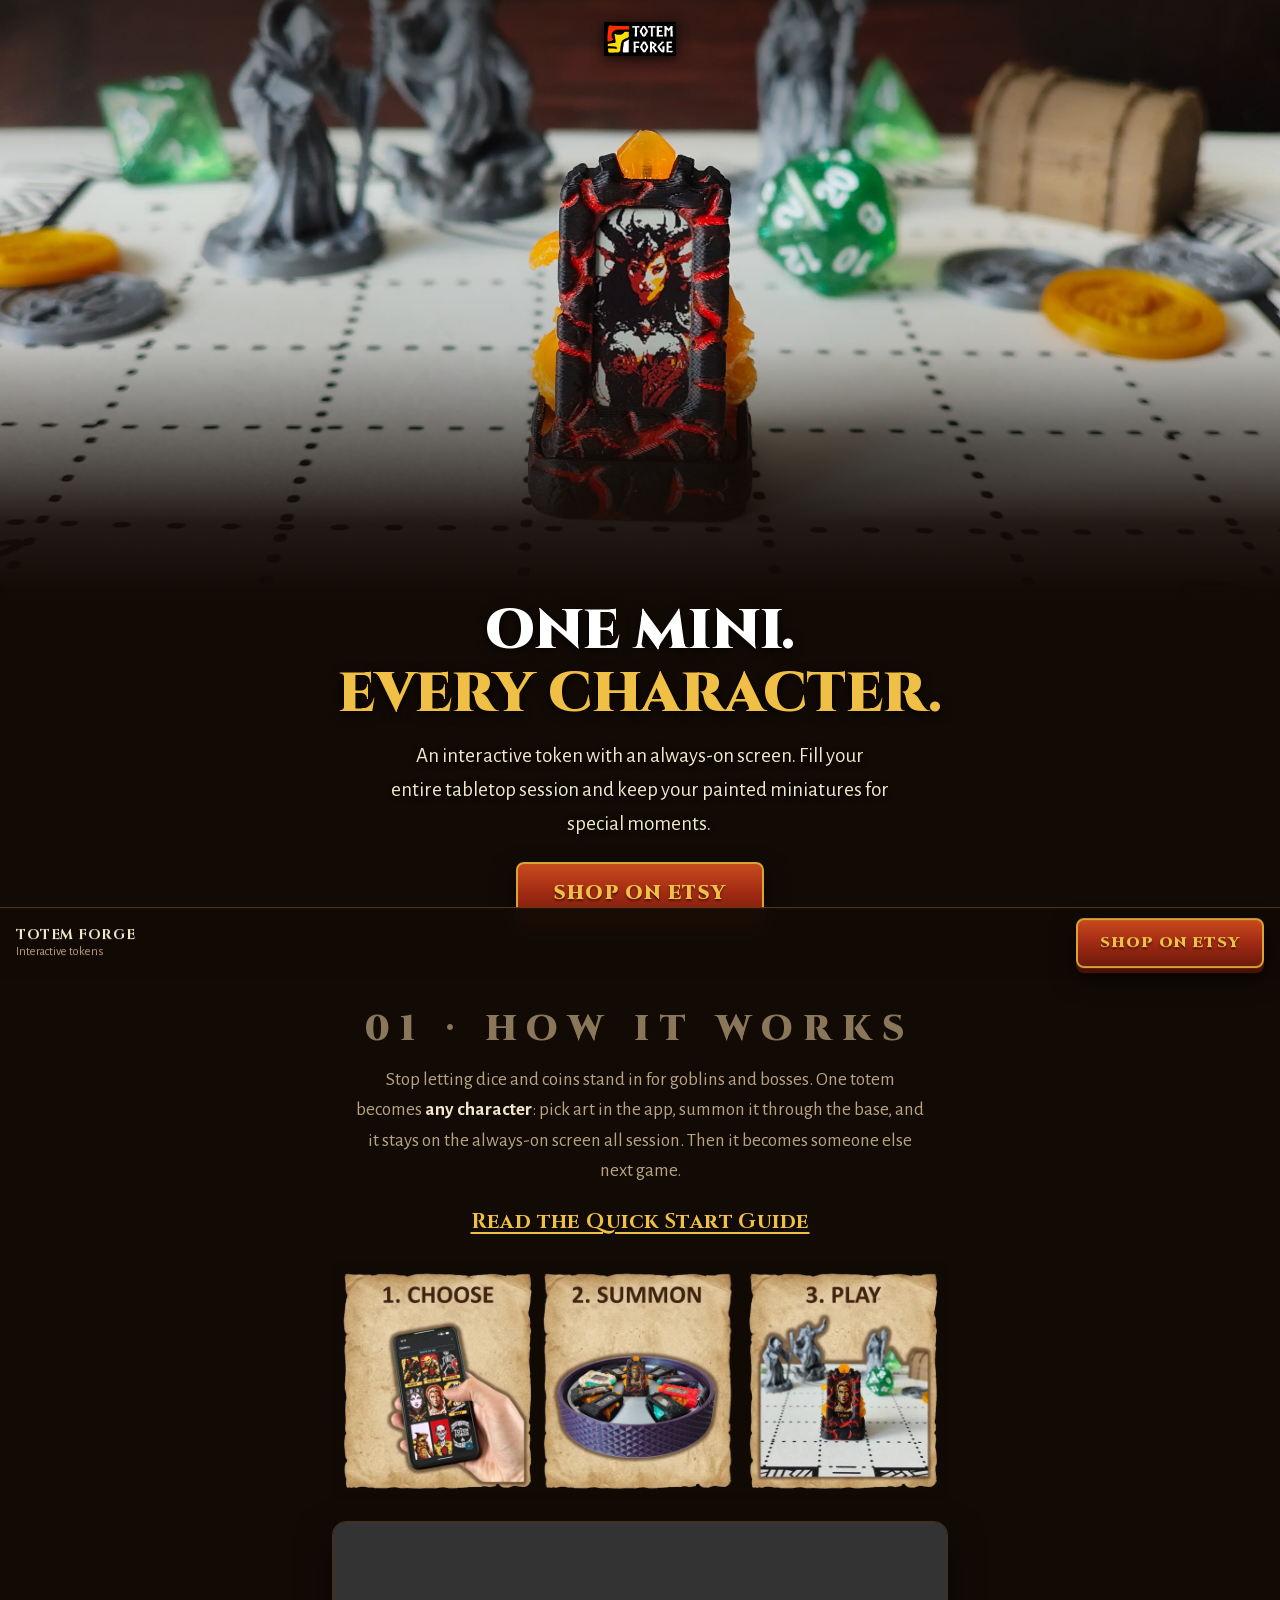
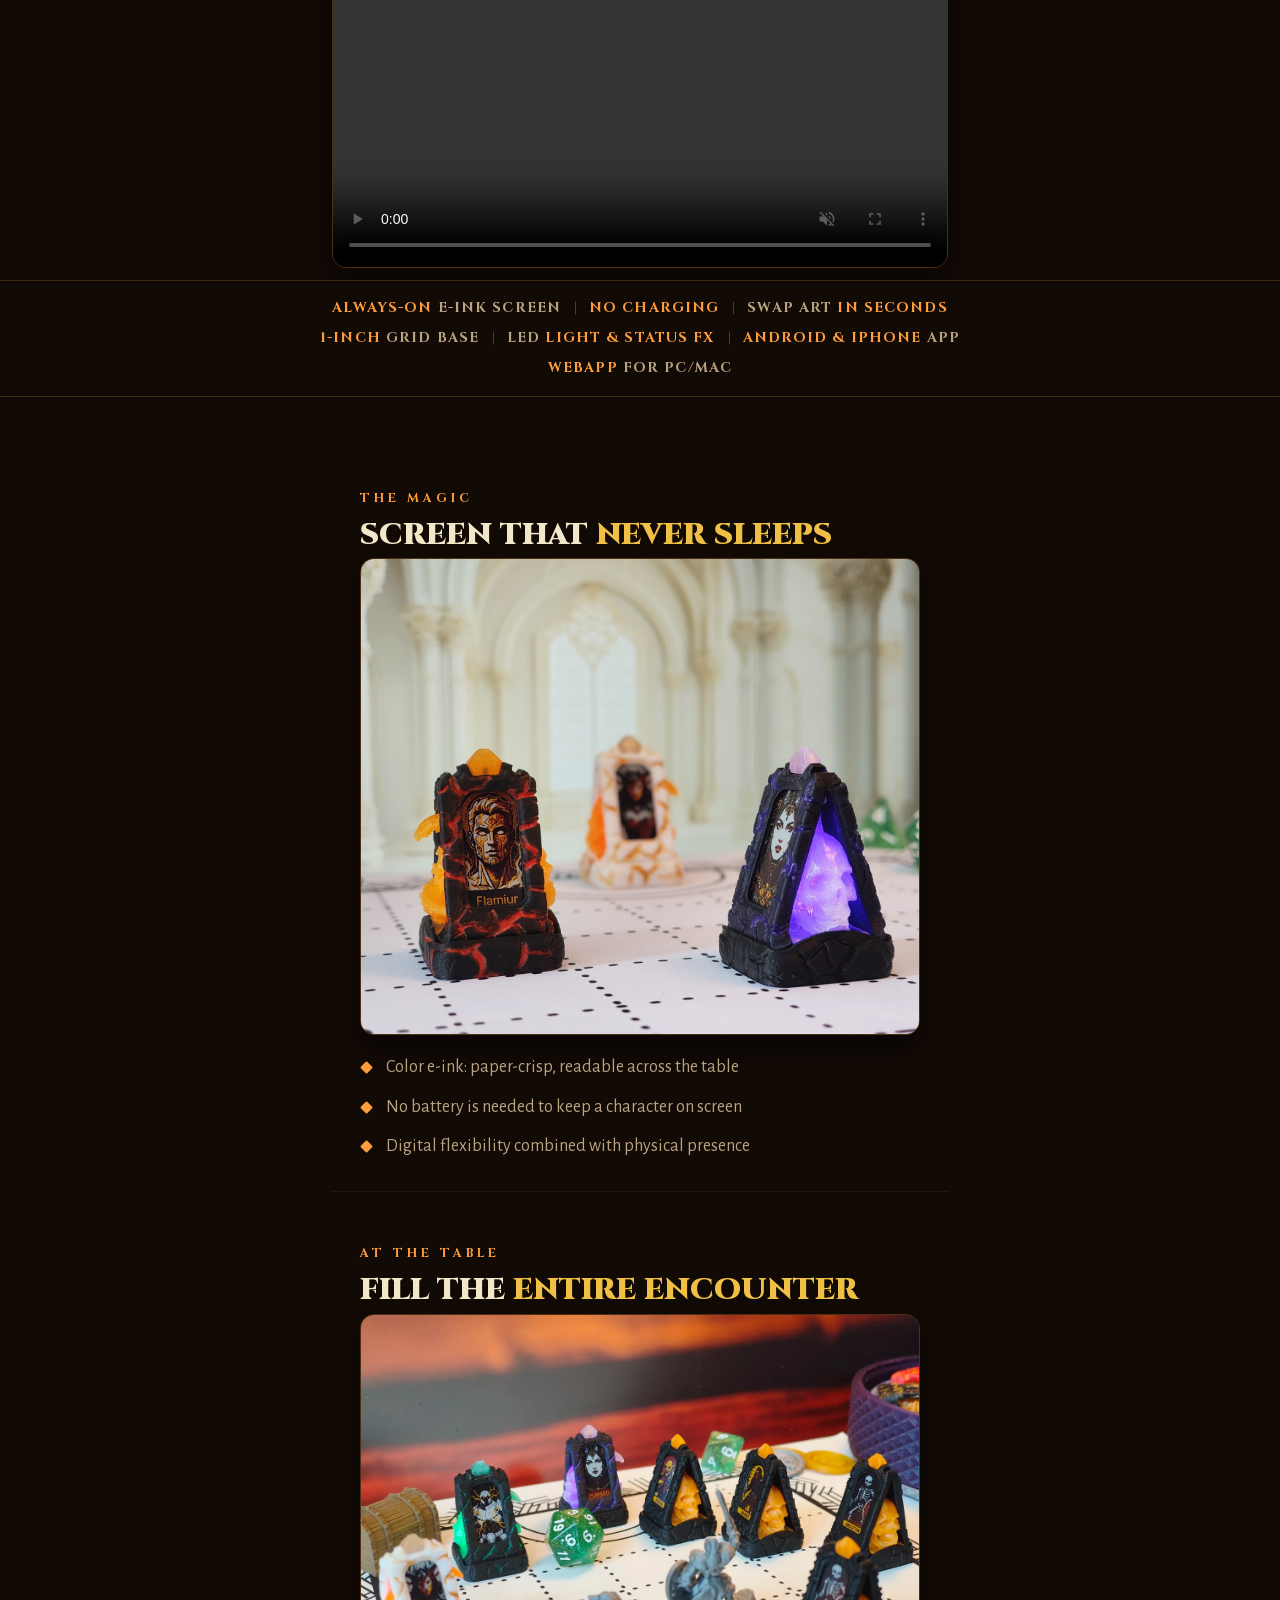
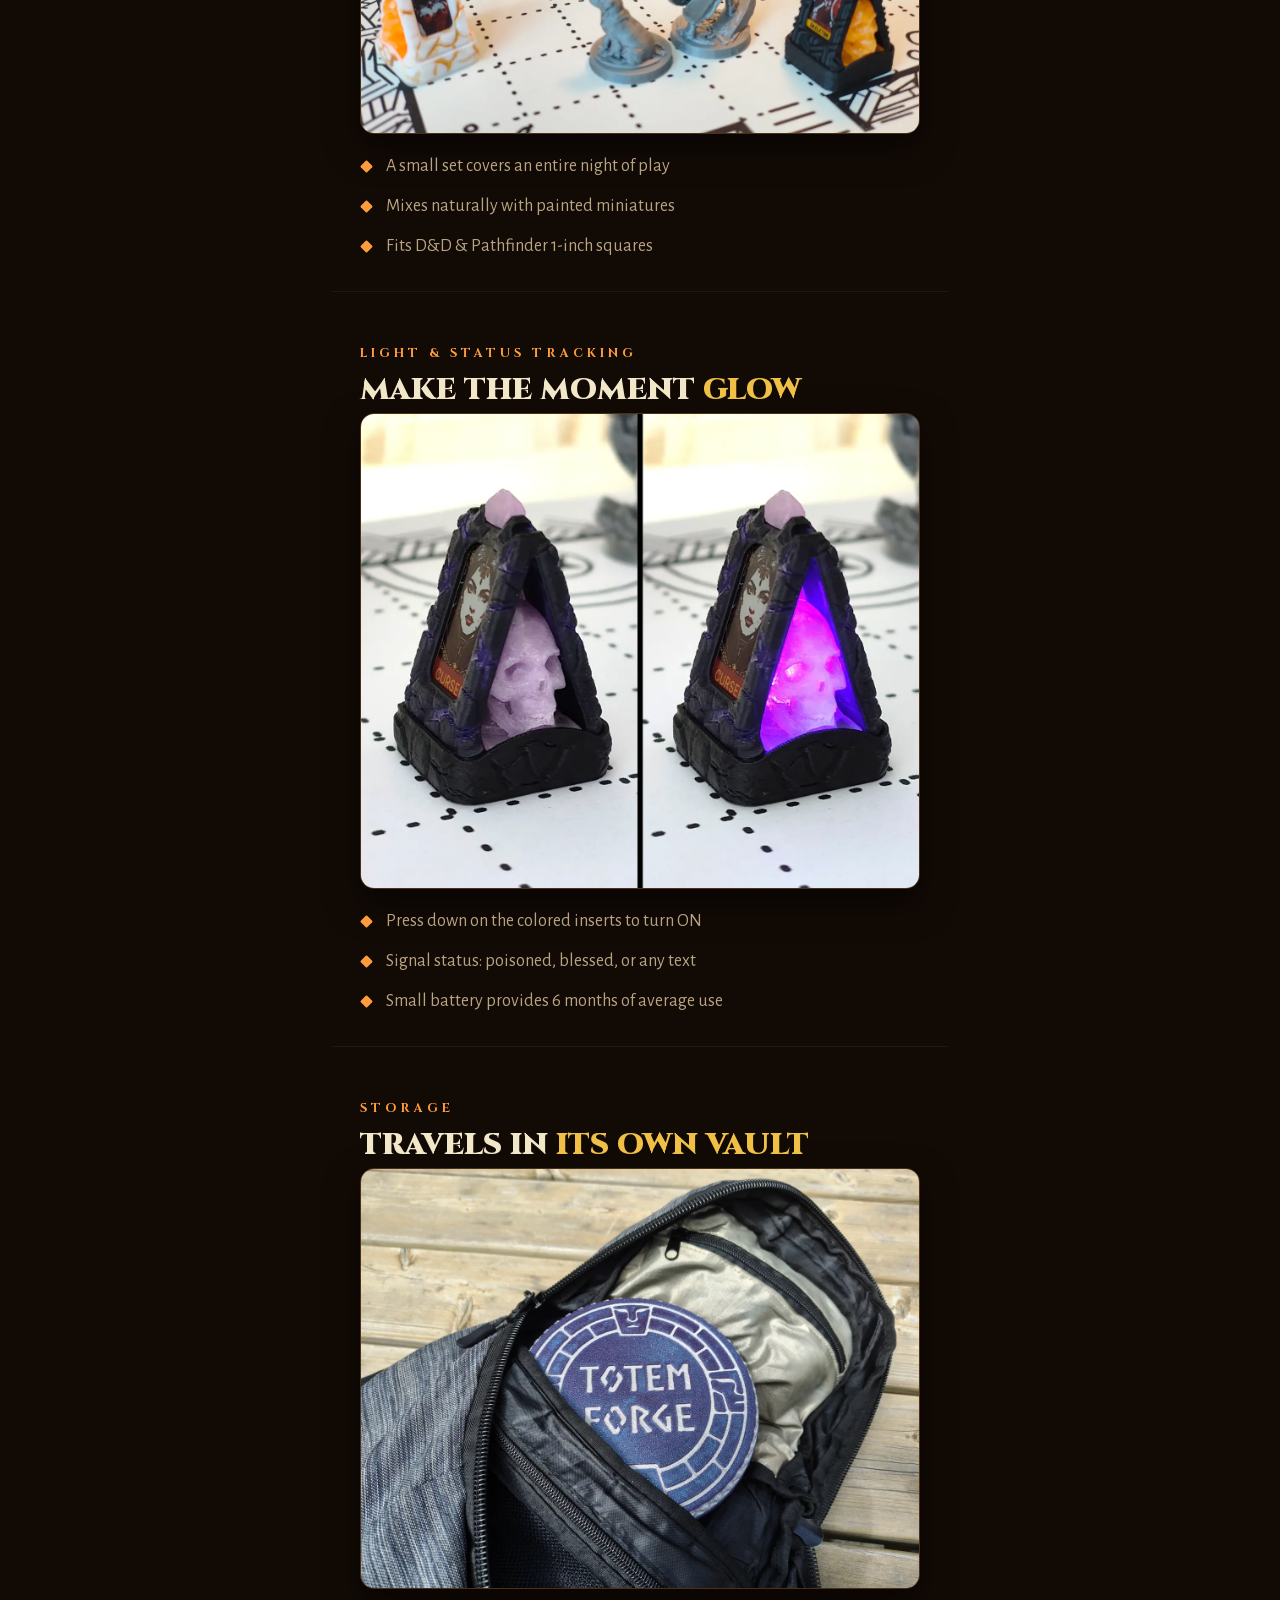
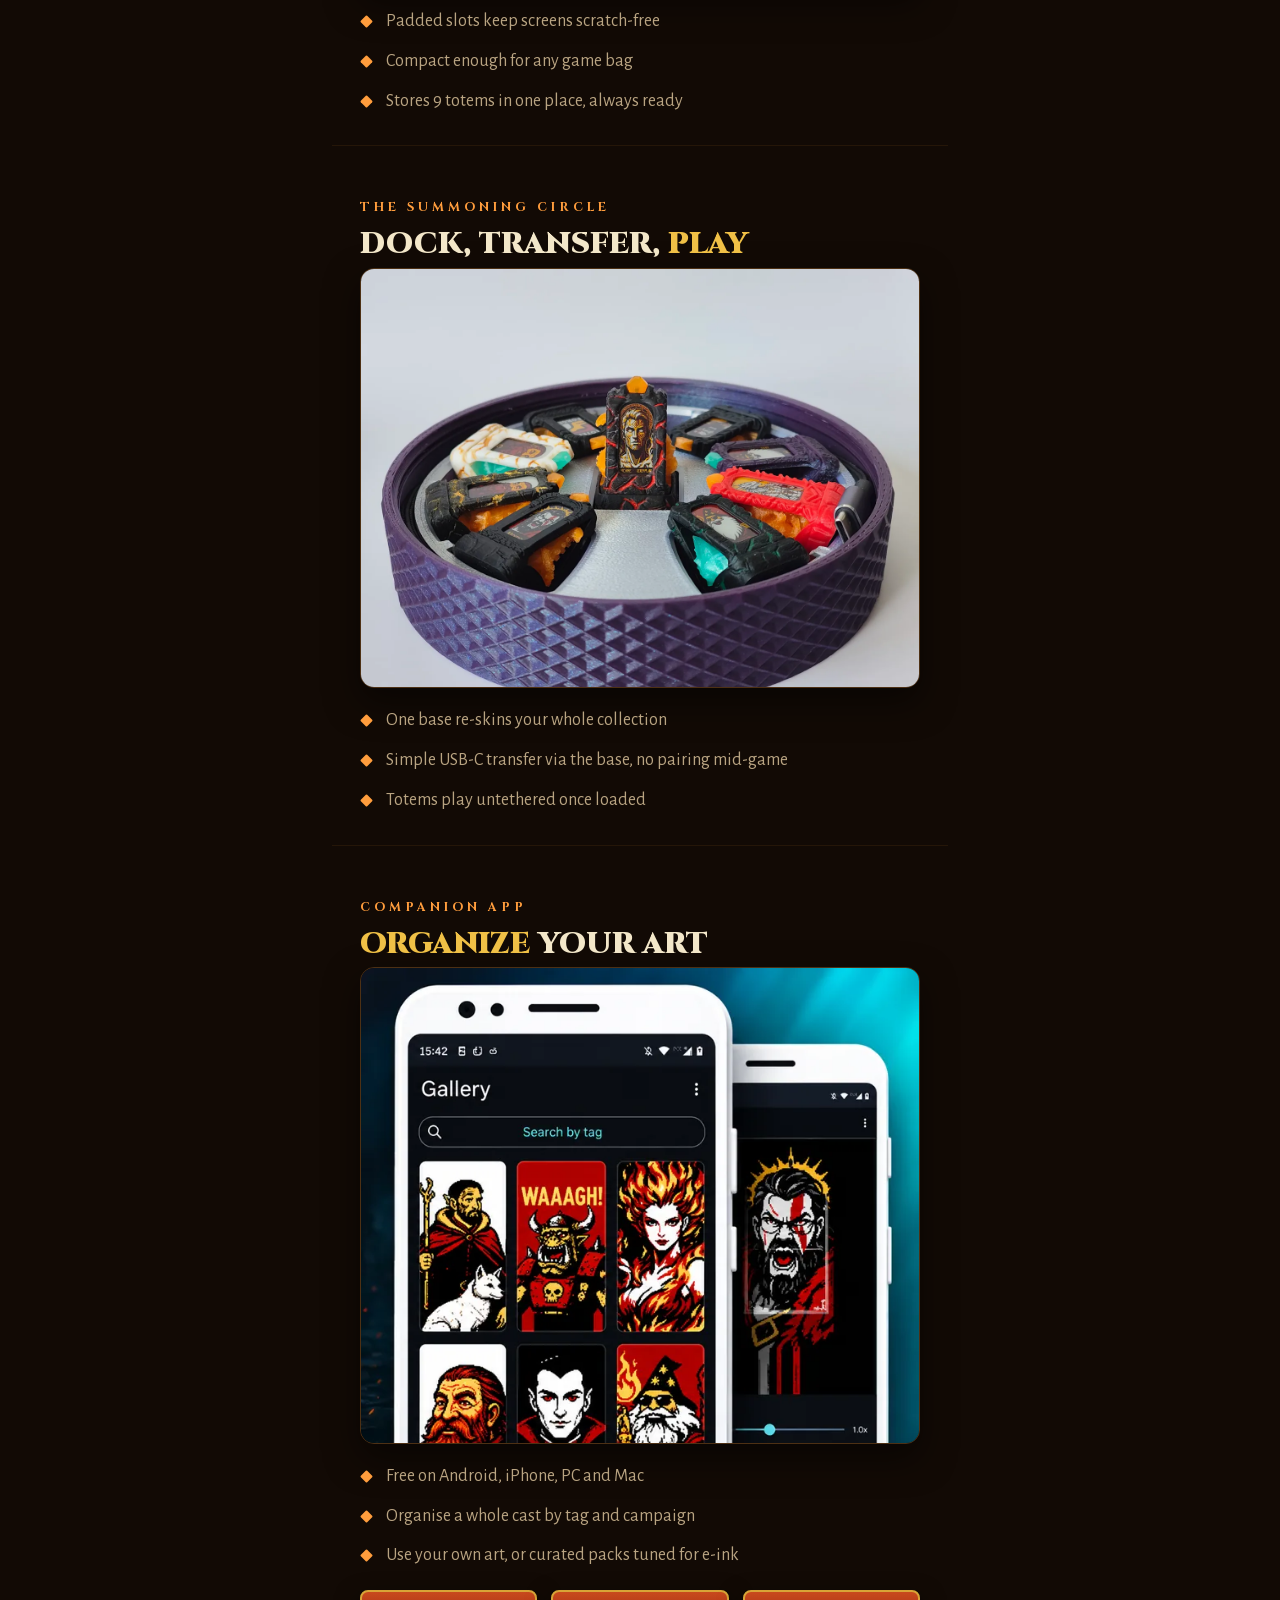
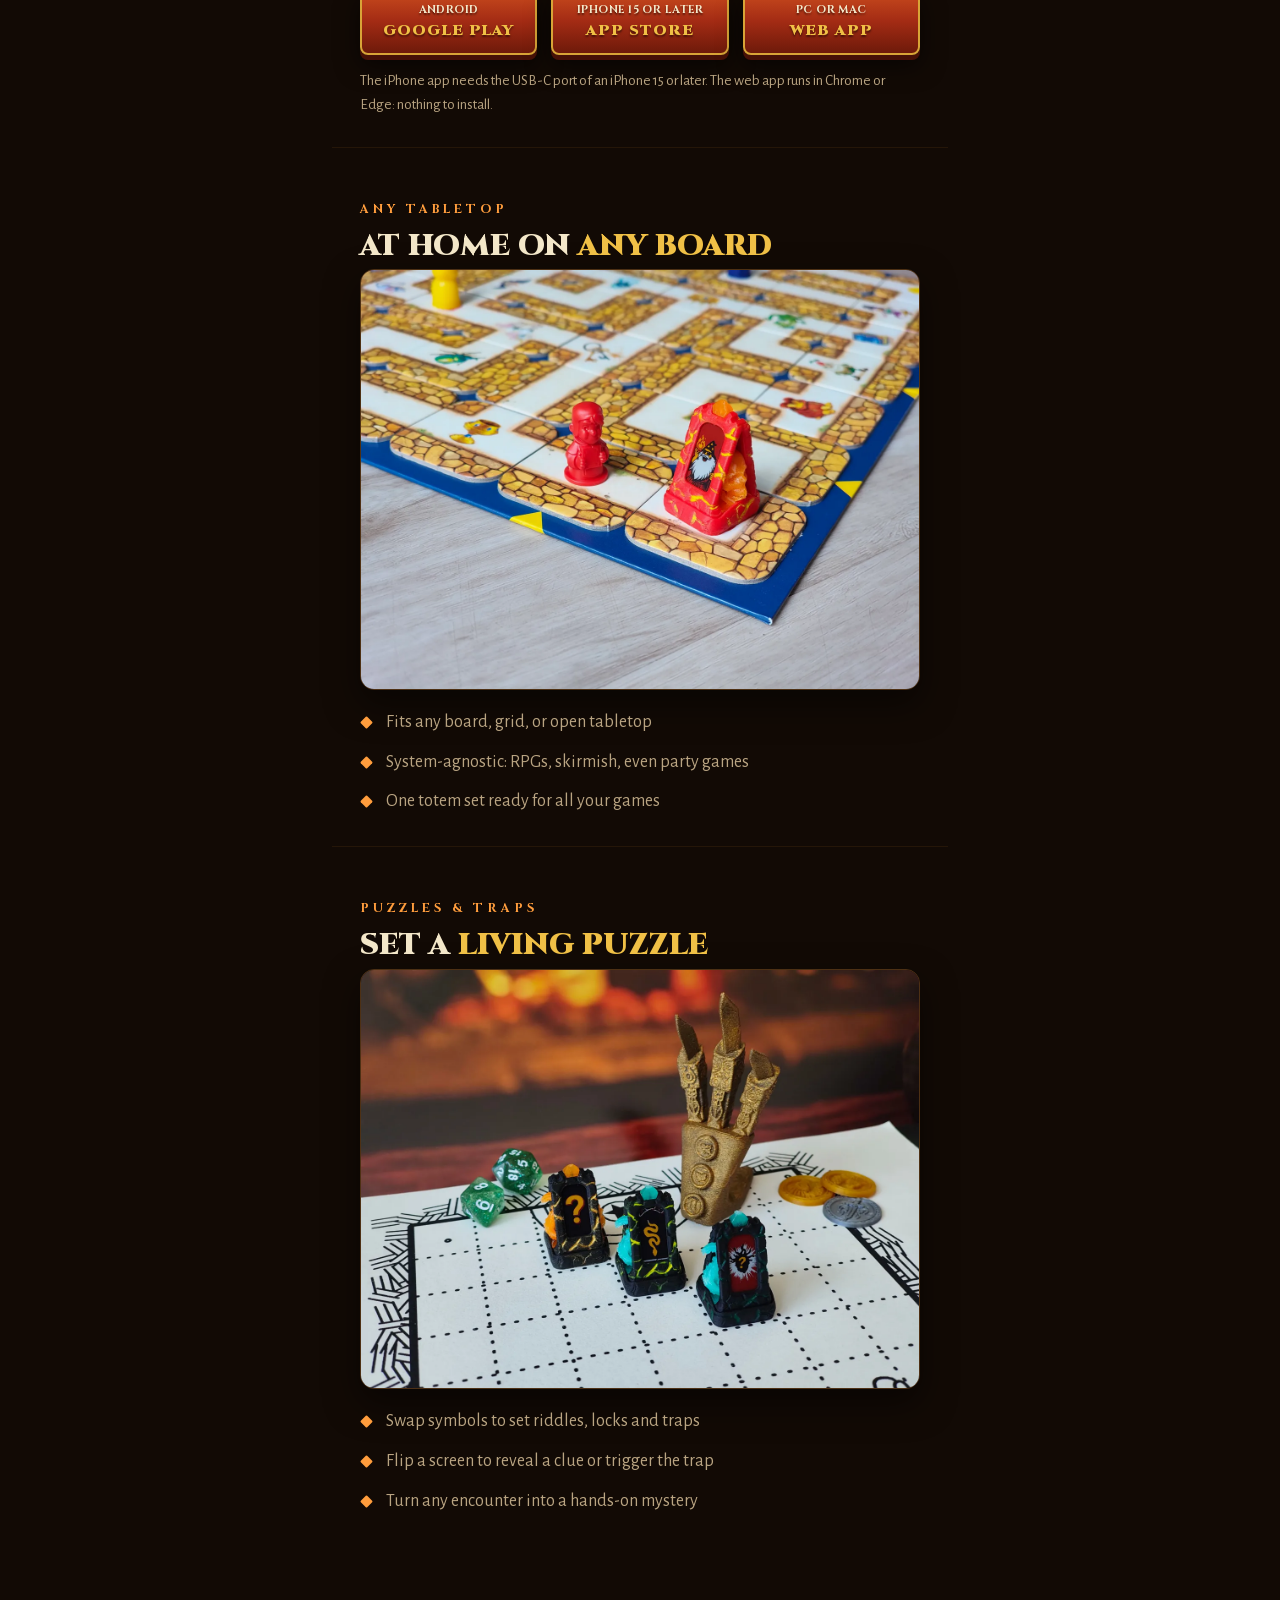
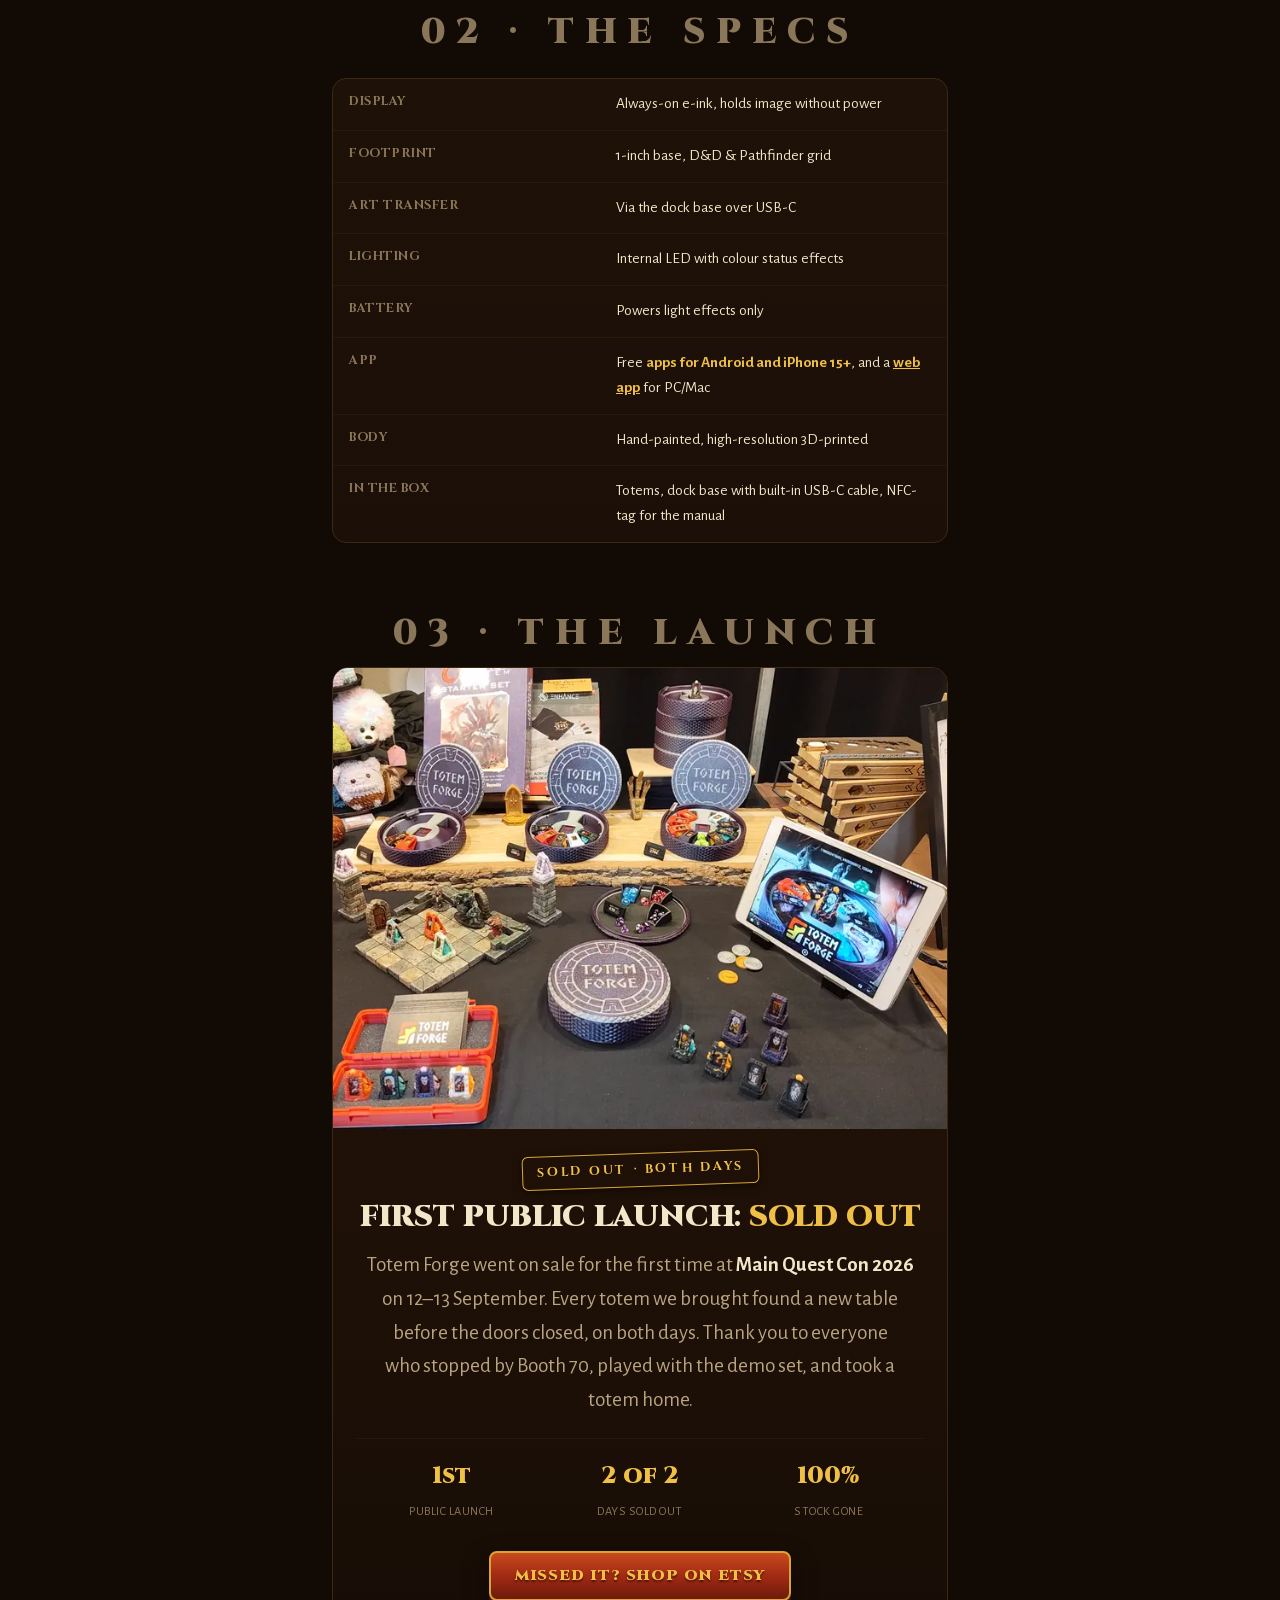
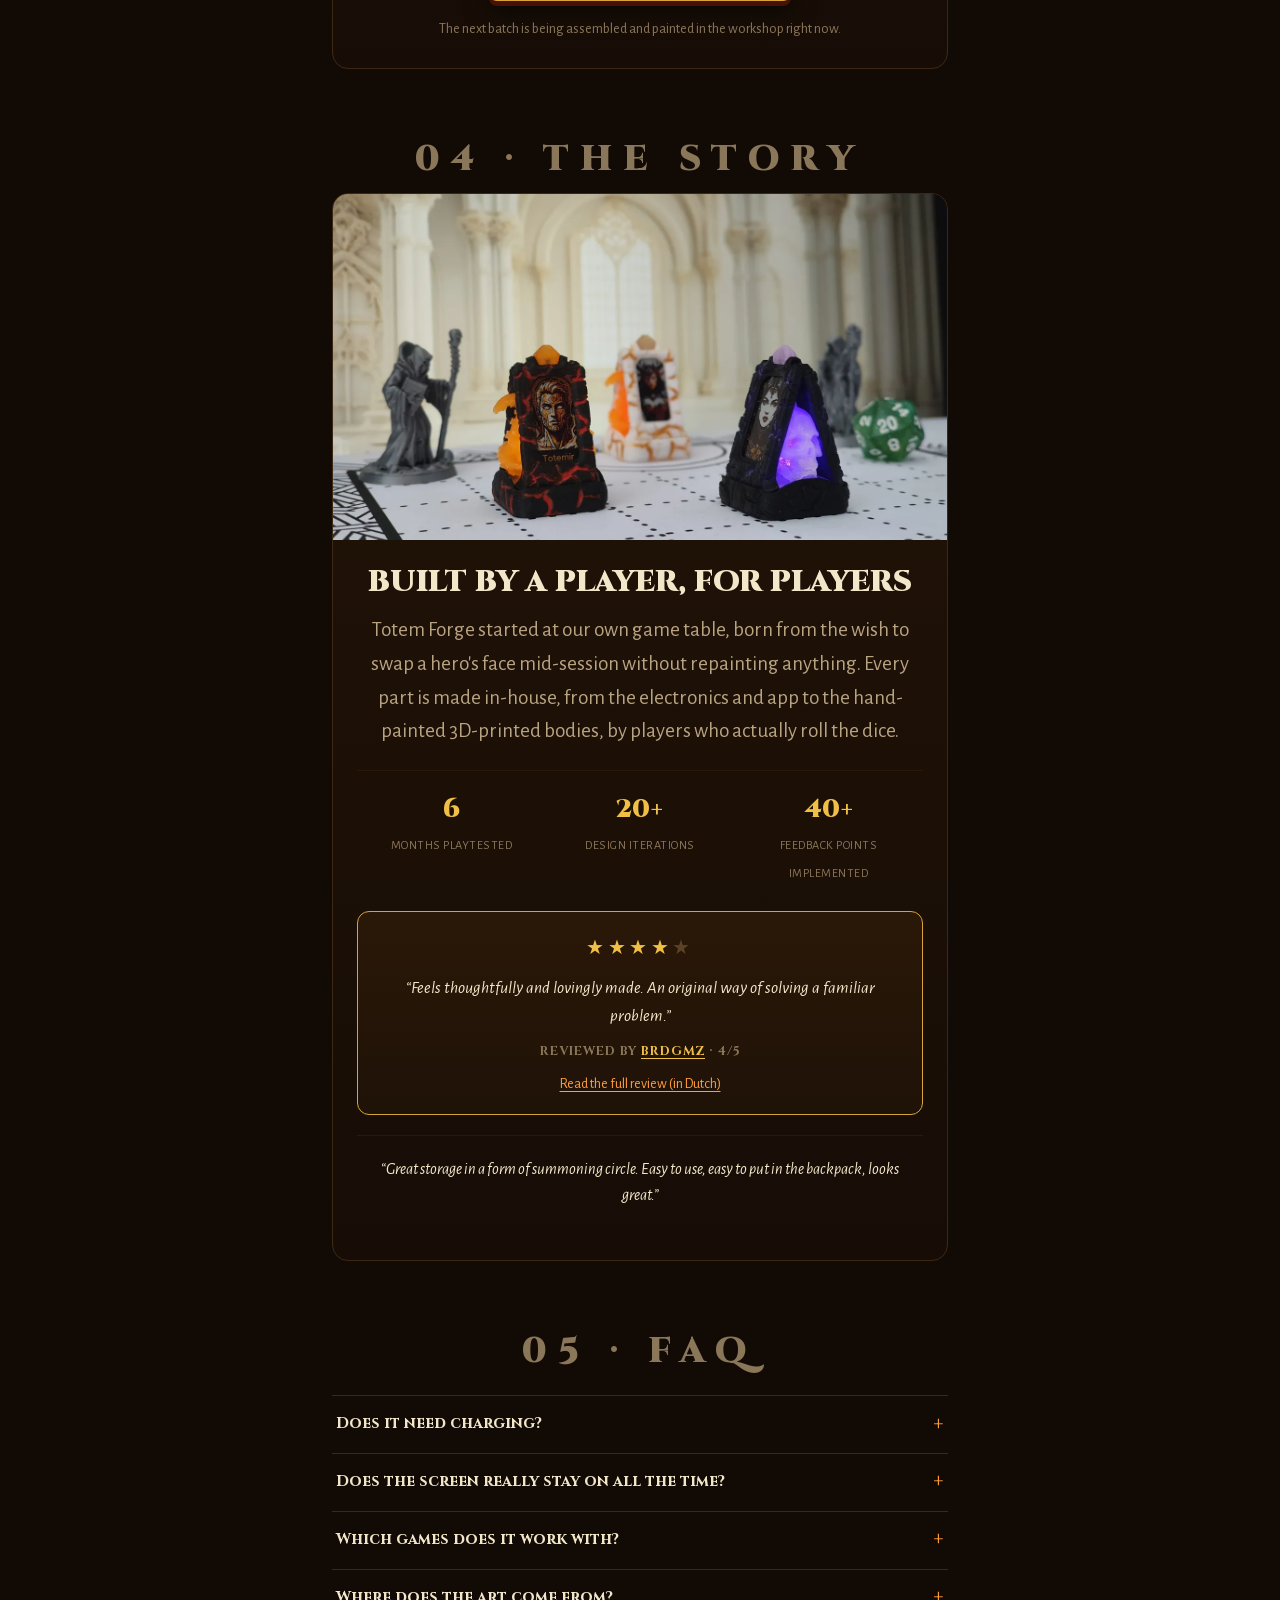
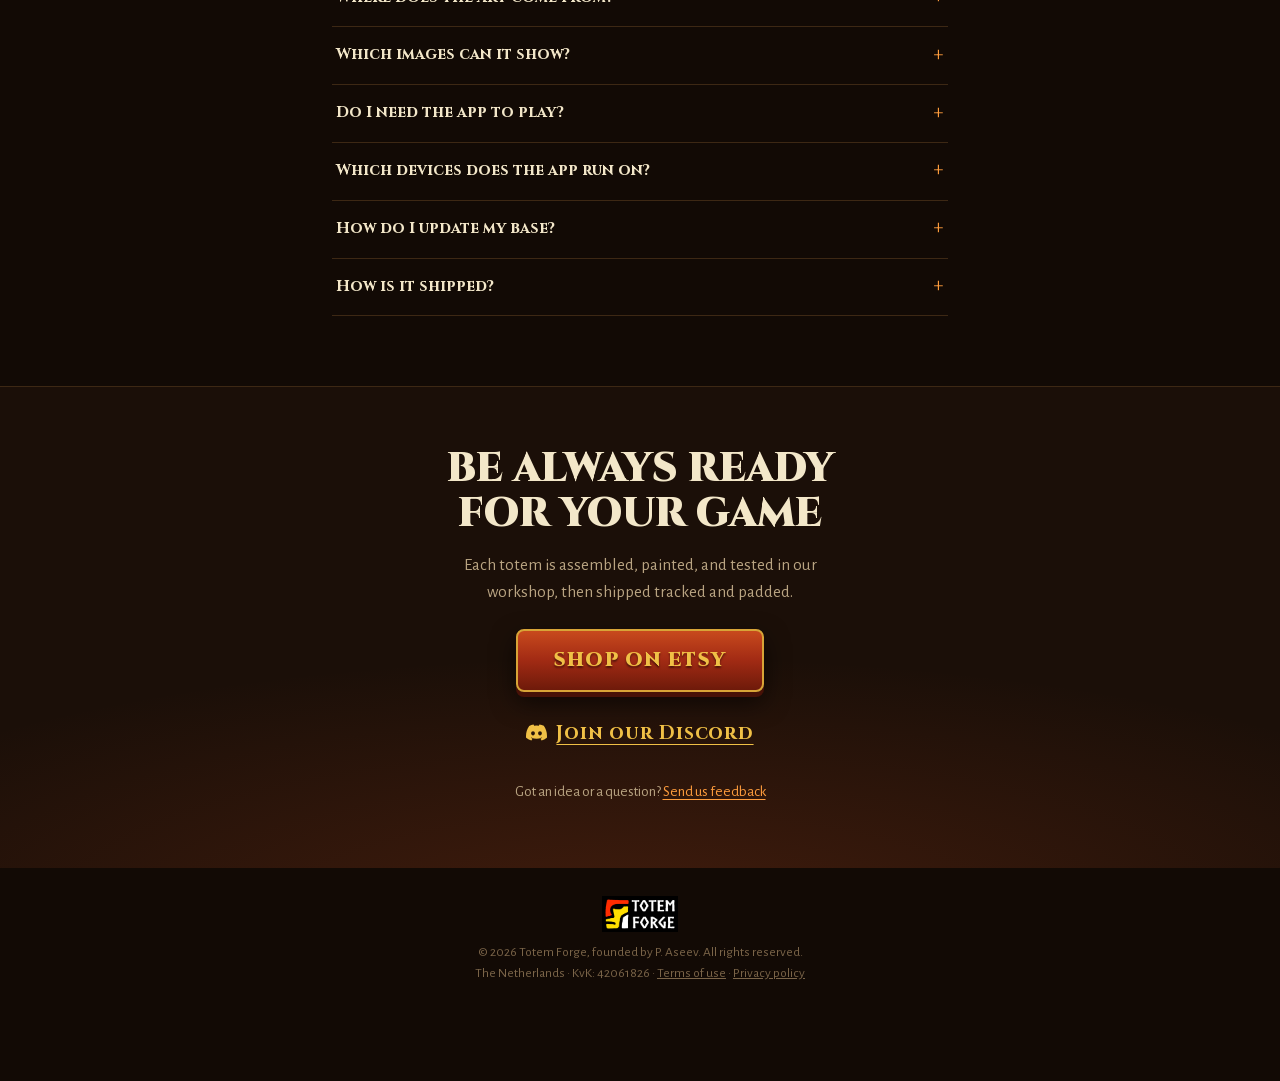
==== commit 1ea5b614: "Website: iPhone app on the App Store; drop the Main Quest Con banner App section and guide link Goog" ====
--- a/index.html
+++ b/index.html
@@ -5,7 +5,7 @@
 <meta name="viewport" content="width=device-width, initial-scale=1.0, viewport-fit=cover">
 <title>Totem Forge: Interactive Miniature Tokens for D&amp;D &amp; Pathfinder</title>
 <link rel="canonical" href="https://totemforge.nl/">
-<meta name="description" content="Totem Forge is an interactive tabletop token with an always-on e-ink screen. One mini becomes every character. Swap art from the Android app in seconds.">
+<meta name="description" content="Totem Forge is an interactive tabletop token with an always-on e-ink screen. One mini becomes every character. Swap art from your phone or computer in seconds.">
 <link rel="icon" type="image/png" href="assets/logo_icon_32.png">
 <meta property="og:type" content="website">
 <meta property="og:site_name" content="Totem Forge">
@@ -42,7 +42,7 @@
     {
       "@type": "Question",
       "name": "Do I need the app to play?",
-      "acceptedAnswer": { "@type": "Answer", "text": "Only to change what's on the screen: dock the totem on its base and connect to your phone via USB. During play the totem is fully standalone, and the portrait stays on without a phone nearby." }
+      "acceptedAnswer": { "@type": "Answer", "text": "Only to change what's on the screen: dock the totem on its base and connect it to your phone or computer via USB. During play the totem is fully standalone, and the portrait stays on without a phone nearby." }
     },
     {
       "@type": "Question",
@@ -275,6 +275,9 @@
     border-radius: 1px;
   }
   .feature-cta { margin-top: 20px; font-size: 15px; padding: 11px 24px; }
+  .app-links { display: flex; flex-wrap: wrap; gap: 14px; margin-top: 20px; }
+  .app-links .btn-forge { flex: 1 1 170px; font-size: 15px; padding: 9px 12px 10px; }
+  .app-links small { display: block; font-size: 11px; font-weight: 700; letter-spacing: 0.04em; color: var(--cream); }
   .feature .copy p.alt-app { font-size: 15px; }
   .alt-app a, .faq .a a, .specgrid dd a { color: var(--gold); font-weight: 700; }
 
@@ -506,30 +509,6 @@
   }
   .buybar .btn-forge { font-size: 15px; padding: 11px 22px; flex-shrink: 0; }
 
-  /* ============ Event announcement bar ============ */
-  .eventbar {
-    background: linear-gradient(180deg, var(--panel-2), var(--night-2));
-    border-bottom: 1px solid var(--line);
-    color: var(--cream-dim);
-    text-align: center;
-    font-size: 13.5px;
-    line-height: 1.45;
-    padding: 9px 20px;
-  }
-  .eventbar p { margin: 0; text-wrap: pretty; }
-  .eventbar p + p { margin-top: 3px; }
-  .eventbar b {
-    font-family: "Cinzel", serif;
-    font-weight: 700;
-    letter-spacing: 0.09em;
-    text-transform: uppercase;
-    color: var(--gold);
-  }
-  .eventbar .disc,
-  .eventbar .booth { color: var(--ember); font-weight: 700; }
-  .eventbar a { color: var(--cream); text-decoration: underline; text-underline-offset: 3px; }
-  .eventbar a:hover { color: var(--ember); }
-
   /* ============ Launch (Main Quest Con 2026) ============ */
   .launch { padding: 58px 0 12px; }
   .launch .head { text-align: center; }
@@ -571,12 +550,6 @@
 </head>
 <body>
 
-<!-- Event bar: launch result from Main Quest Con 2026 (12–13 Sept) -->
-<div class="eventbar">
-  <p><span class="disc">SOLD OUT</span> on both days at <b>Main Quest Con 2026</b></p>
-  <p>Thank you, adventurers! <a href="#launch">See the launch</a> · Next batch on Etsy</p>
-</div>
-
 <main>
   <!-- ============ Hero ============ -->
   <section class="hero" data-screen-label="Hero">
@@ -614,7 +587,7 @@
       <li>SWAP ART <b>IN SECONDS</b></li>
       <li><b>1-inch</b> grid base</li>
       <li>LED <b>LIGHT &amp; STATUS FX</b></li>
-      <li><b>ANDROID</b> app</li>
+      <li><b>ANDROID &amp; IPHONE</b> app</li>
       <li><b>WEBAPP</b> for PC/Mac</li>
     </ul>
   </div>
@@ -706,18 +679,22 @@
 
       <article class="feature flip">
         <div class="inner">          <div class="copy">
-            <span class="kicker">ANDROID APP</span>
+            <span class="kicker">COMPANION APP</span>
             <h3><em>ORGANIZE</em> YOUR ART</h3>
             <div class="media tall">
               <img src="assets/app-phone.webp" alt="The Totem Forge app gallery full of character portraits" loading="lazy">
             </div>
             <ul class="micro">
-              <li>Free companion app for Android</li>
+              <li>Free on Android, iPhone, PC and Mac</li>
               <li>Organise a whole cast by tag and campaign</li>
               <li>Use your own art, or curated packs tuned for e-ink</li>
             </ul>
-            <a class="btn-forge feature-cta" href="https://play.google.com/store/apps/details?id=com.minitoo.android&amp;utm_source=emea_Med" target="_blank" rel="noopener">GET IT ON GOOGLE PLAY</a>
-            <p class="alt-app">On a PC or Mac? Use the <a href="app/">web app</a> in Chrome or Edge: nothing to install.</p>
+            <div class="app-links">
+              <a class="btn-forge" href="https://play.google.com/store/apps/details?id=com.minitoo.android&amp;utm_source=emea_Med" target="_blank" rel="noopener"><small>Android</small>Google Play</a>
+              <a class="btn-forge" href="https://apps.apple.com/app/totem-forge-companion/id6825669366" target="_blank" rel="noopener"><small>iPhone 15 or later</small>App Store</a>
+              <a class="btn-forge" href="app/"><small>PC or Mac</small>Web app</a>
+            </div>
+            <p class="alt-app">The iPhone app needs the USB-C port of an iPhone 15 or later. The web app runs in Chrome or Edge: nothing to install.</p>
           </div>
         </div>
       </article>
@@ -770,7 +747,7 @@
           <dt>Art transfer</dt><dd>Via the dock base over USB-C</dd>
           <dt>Lighting</dt><dd>Internal LED with colour status effects</dd>
           <dt>Battery</dt><dd>Powers light effects only</dd>
-          <dt>App</dt><dd>Free <b style="color: var(--gold); font-weight: 800;">Android app</b>, and a <a href="app/">web app</a> for PC/Mac</dd>
+          <dt>App</dt><dd>Free <b style="color: var(--gold); font-weight: 800;">apps for Android and iPhone 15+</b>, and a <a href="app/">web app</a> for PC/Mac</dd>
           <dt>Body</dt><dd>Hand-painted, high-resolution 3D-printed</dd>
           <dt>In the box</dt><dd>Totems, dock base with built-in USB-C cable, NFC-tag for the manual</dd>
         </dl>
@@ -868,11 +845,11 @@
         </details>
         <details>
           <summary>Do I need the app to play?</summary>
-          <div class="a">Only to change what's on the screen: dock the totem on its base and connect to your phone via USB. During play the totem is fully standalone, and the portrait stays on without a phone nearby.</div>
+          <div class="a">Only to change what's on the screen: dock the totem on its base and connect it to your phone or computer via USB. During play the totem is fully standalone, and the portrait stays on without a phone nearby.</div>
         </details>
         <details>
           <summary>Which devices does the app run on?</summary>
-          <div class="a">The app is free for Android on Google Play. On a PC or Mac, the <a href="app/">web app</a> runs in Chrome or Edge with the base plugged in over USB; bases from the first batch need a one-time <a href="updater/">firmware update</a> for it. iPhone isn't supported yet.</div>
+          <div class="a">The app is free for Android on <a href="https://play.google.com/store/apps/details?id=com.minitoo.android&amp;utm_source=emea_Med" target="_blank" rel="noopener">Google Play</a> and for iPhone on the <a href="https://apps.apple.com/app/totem-forge-companion/id6825669366" target="_blank" rel="noopener">App Store</a>. The iPhone app needs a USB-C port, so an iPhone 15 or later. On a PC or Mac, the <a href="app/">web app</a> runs in Chrome or Edge with the base plugged in over USB. To use the iPhone app or the web app, bases from the first batch need a one-time <a href="updater/">firmware update</a>, done on a PC or Mac.</div>
         </details>
         <details>
           <summary>How do I update my base?</summary>
